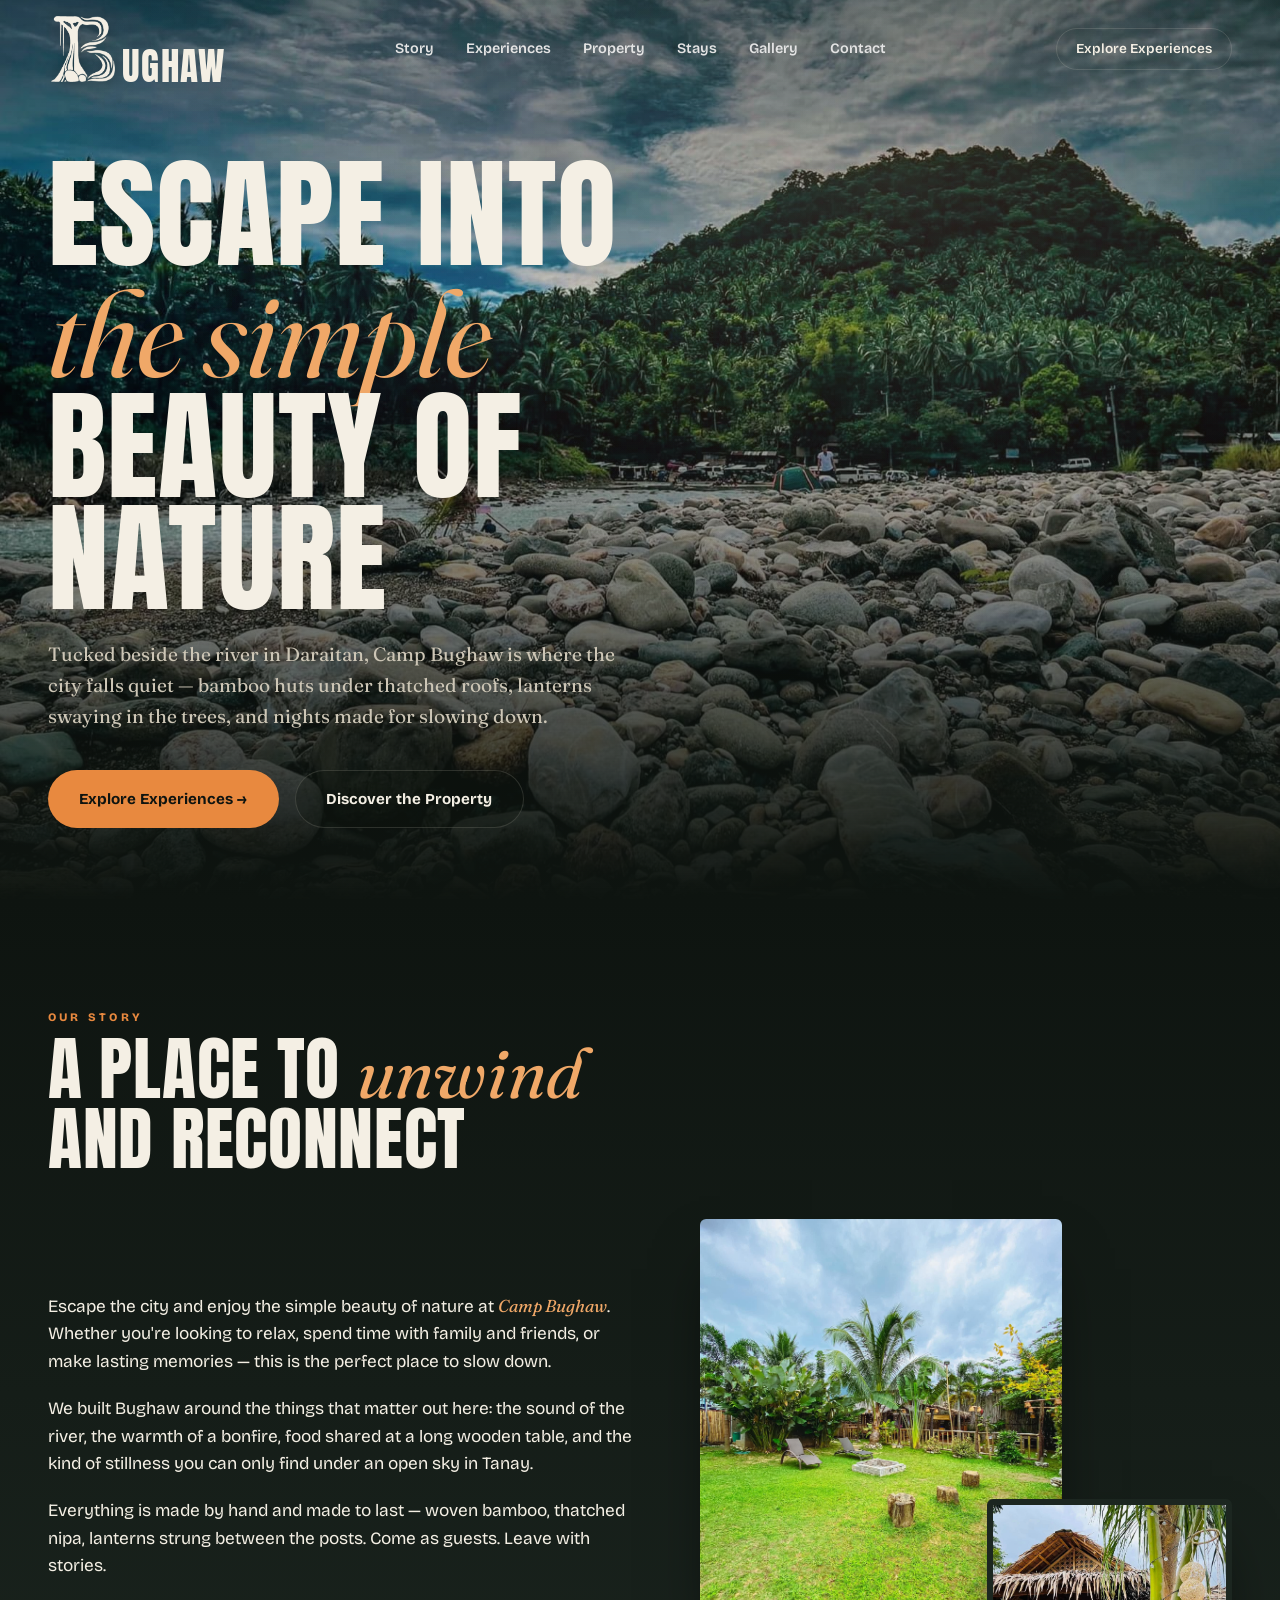
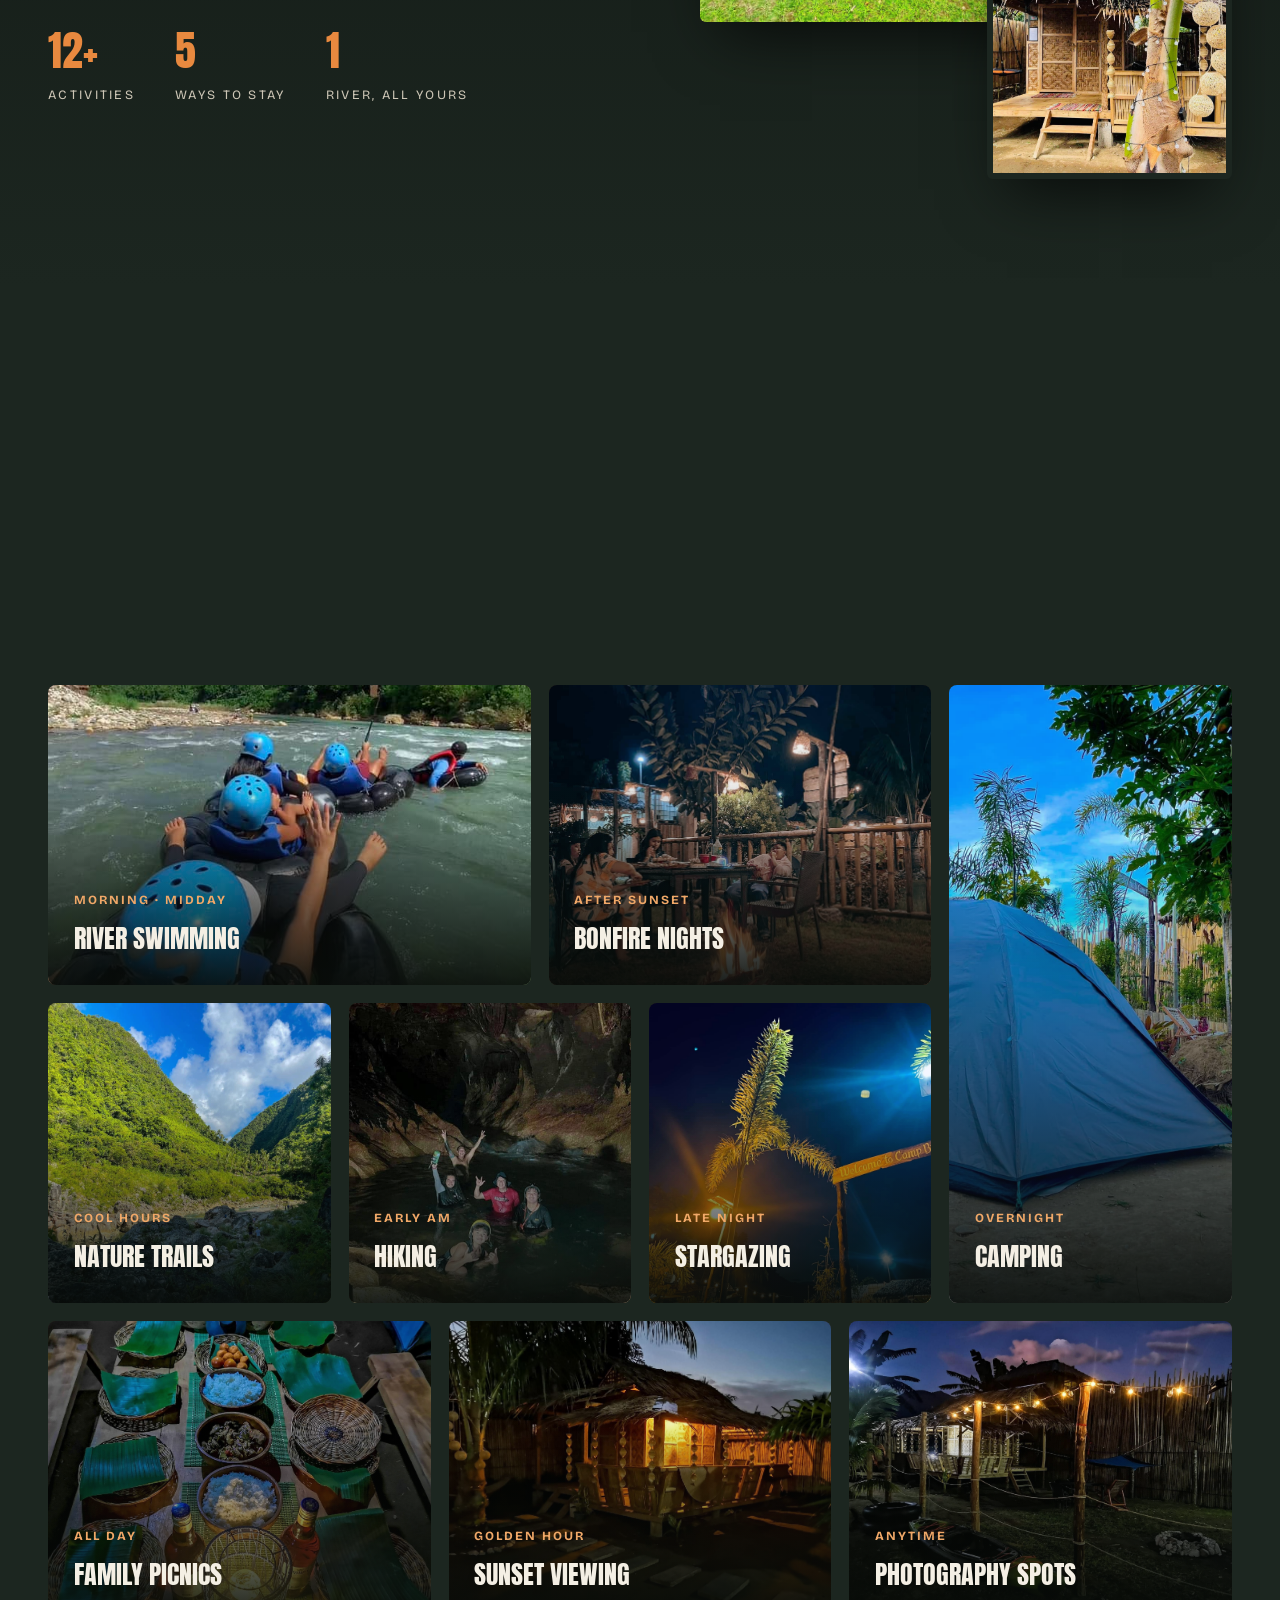
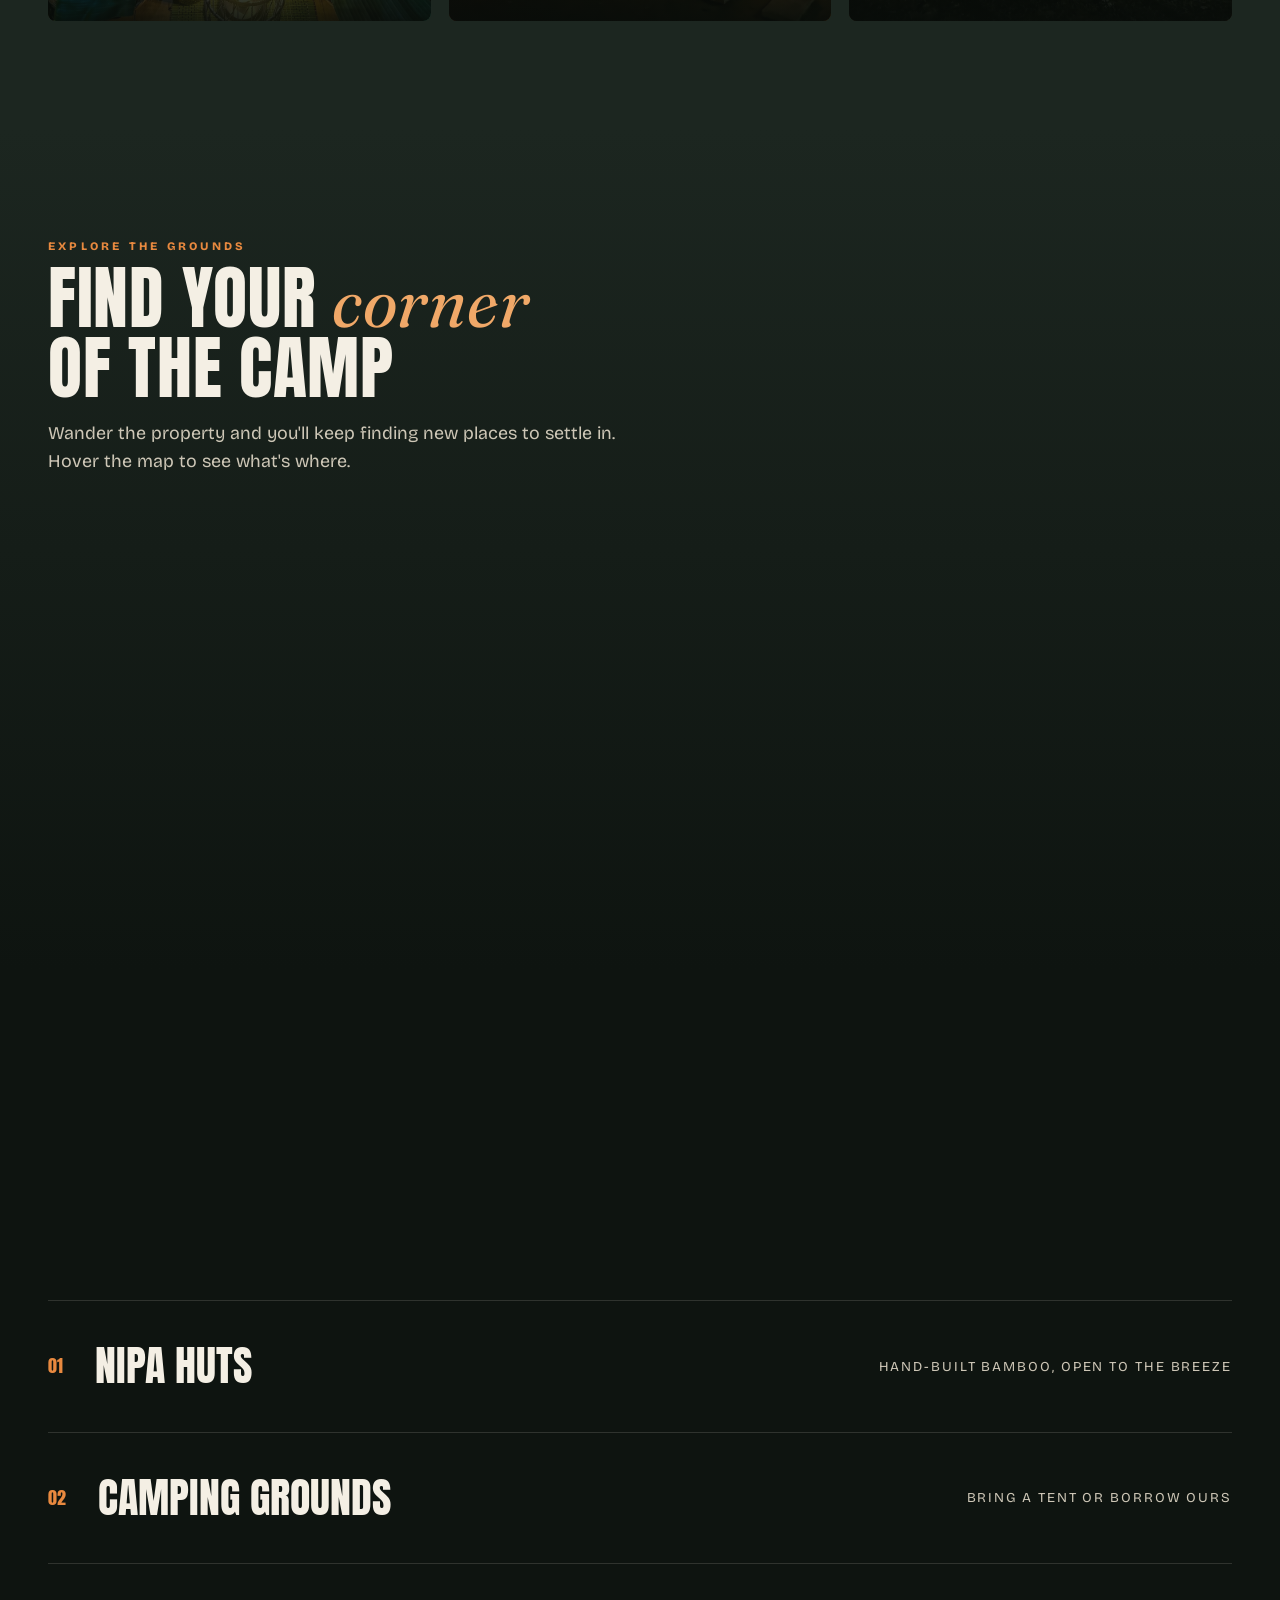
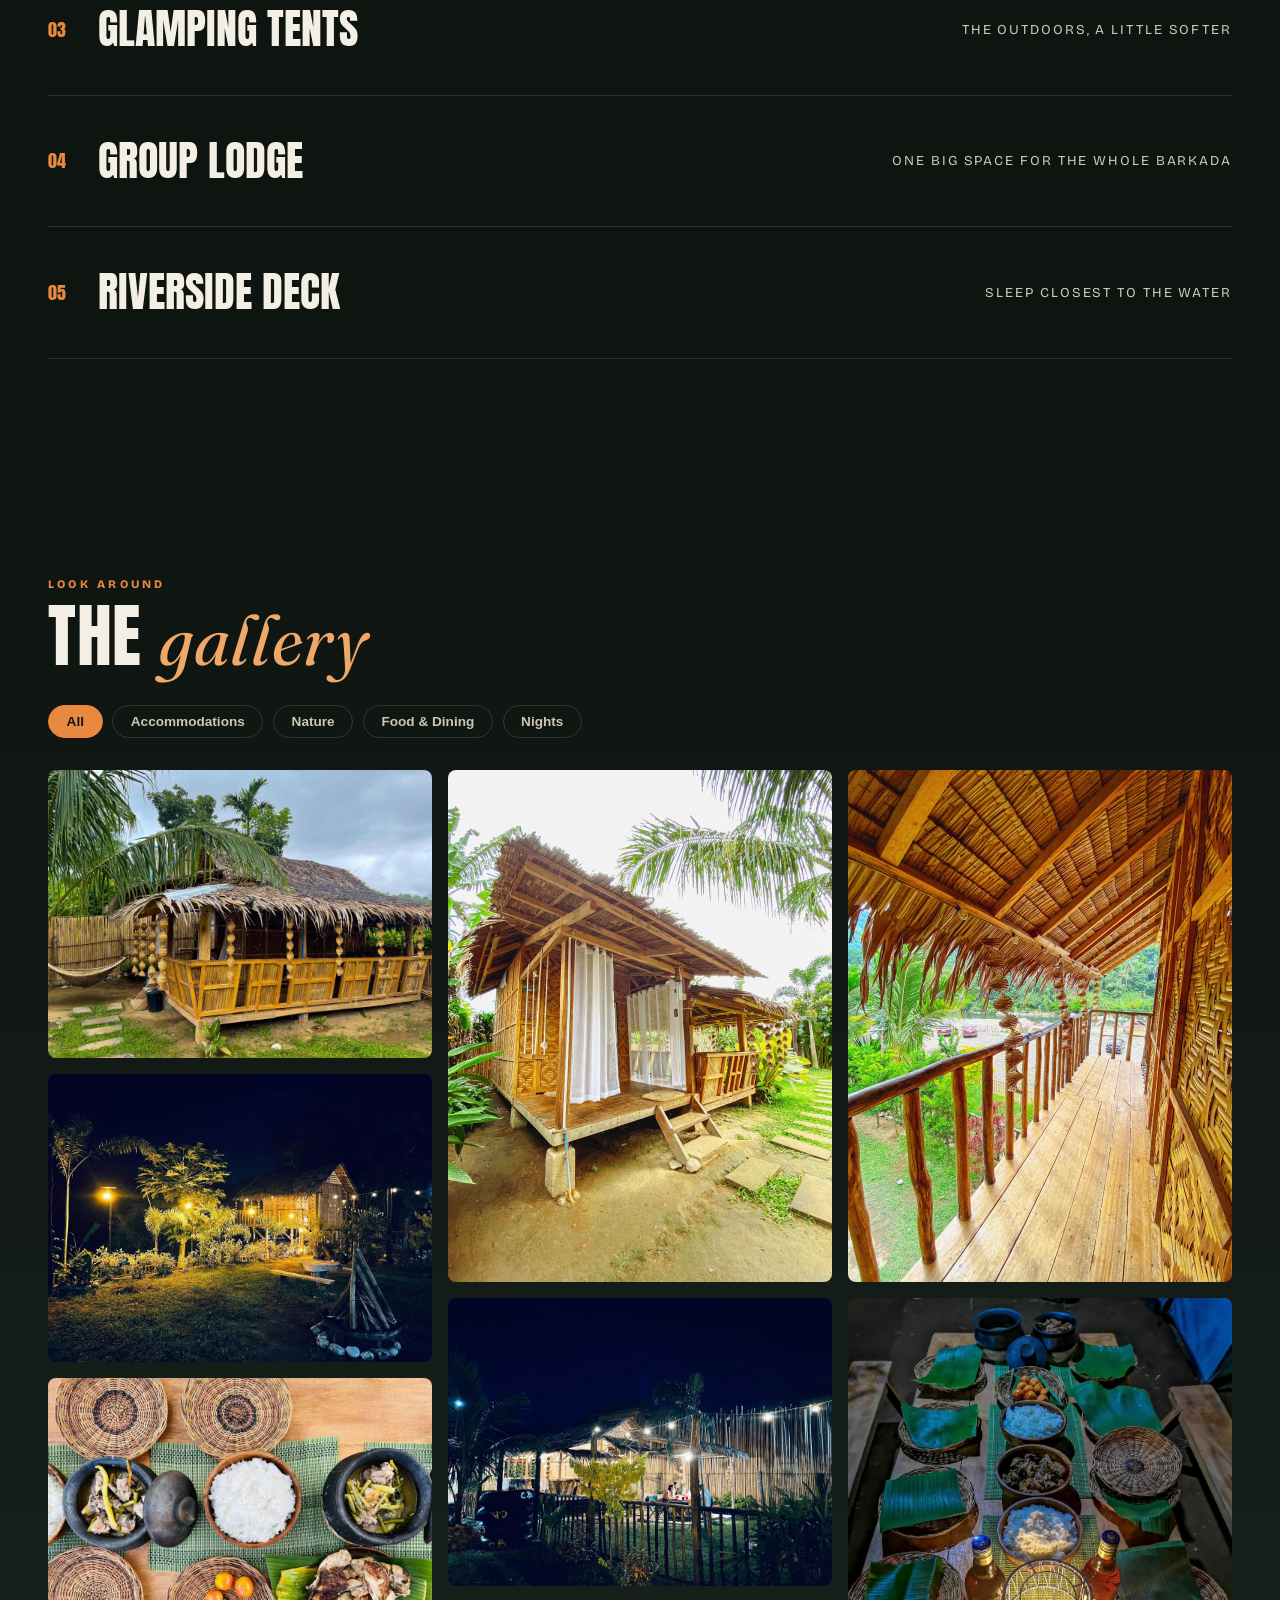
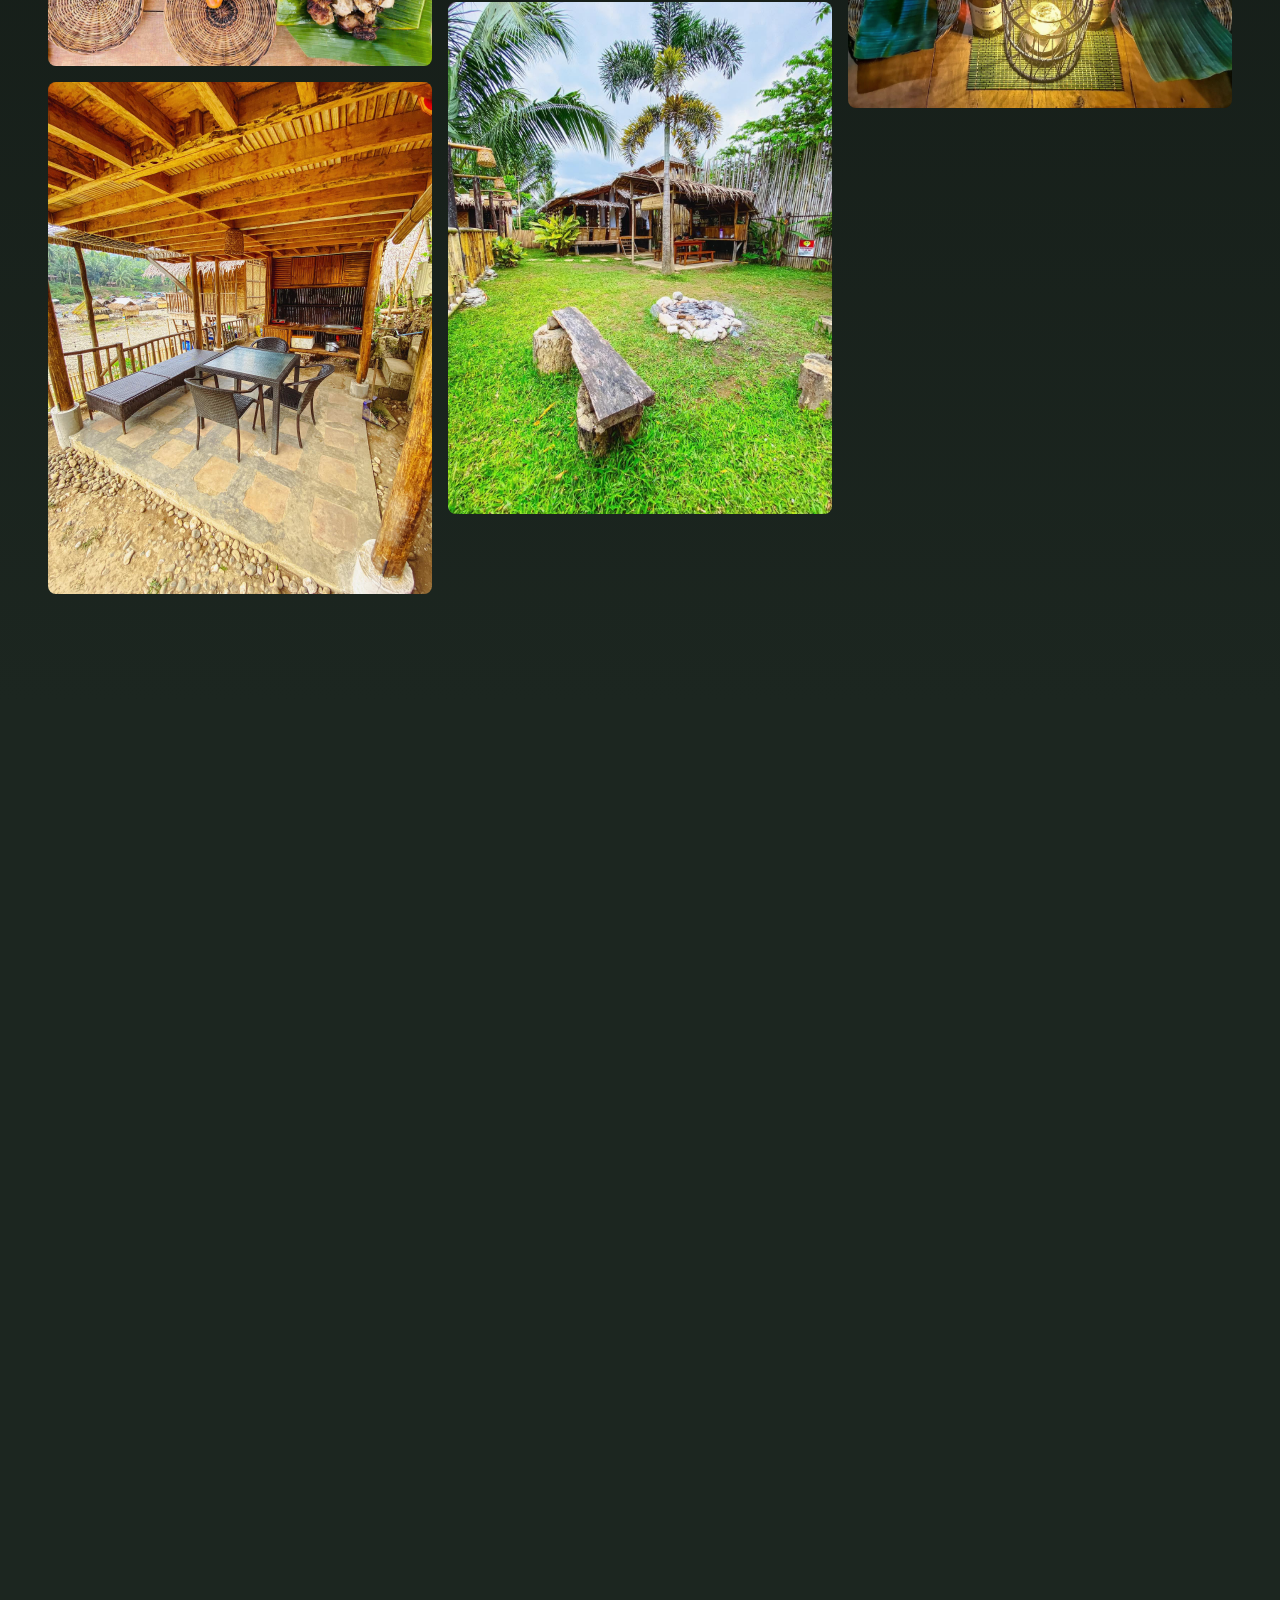
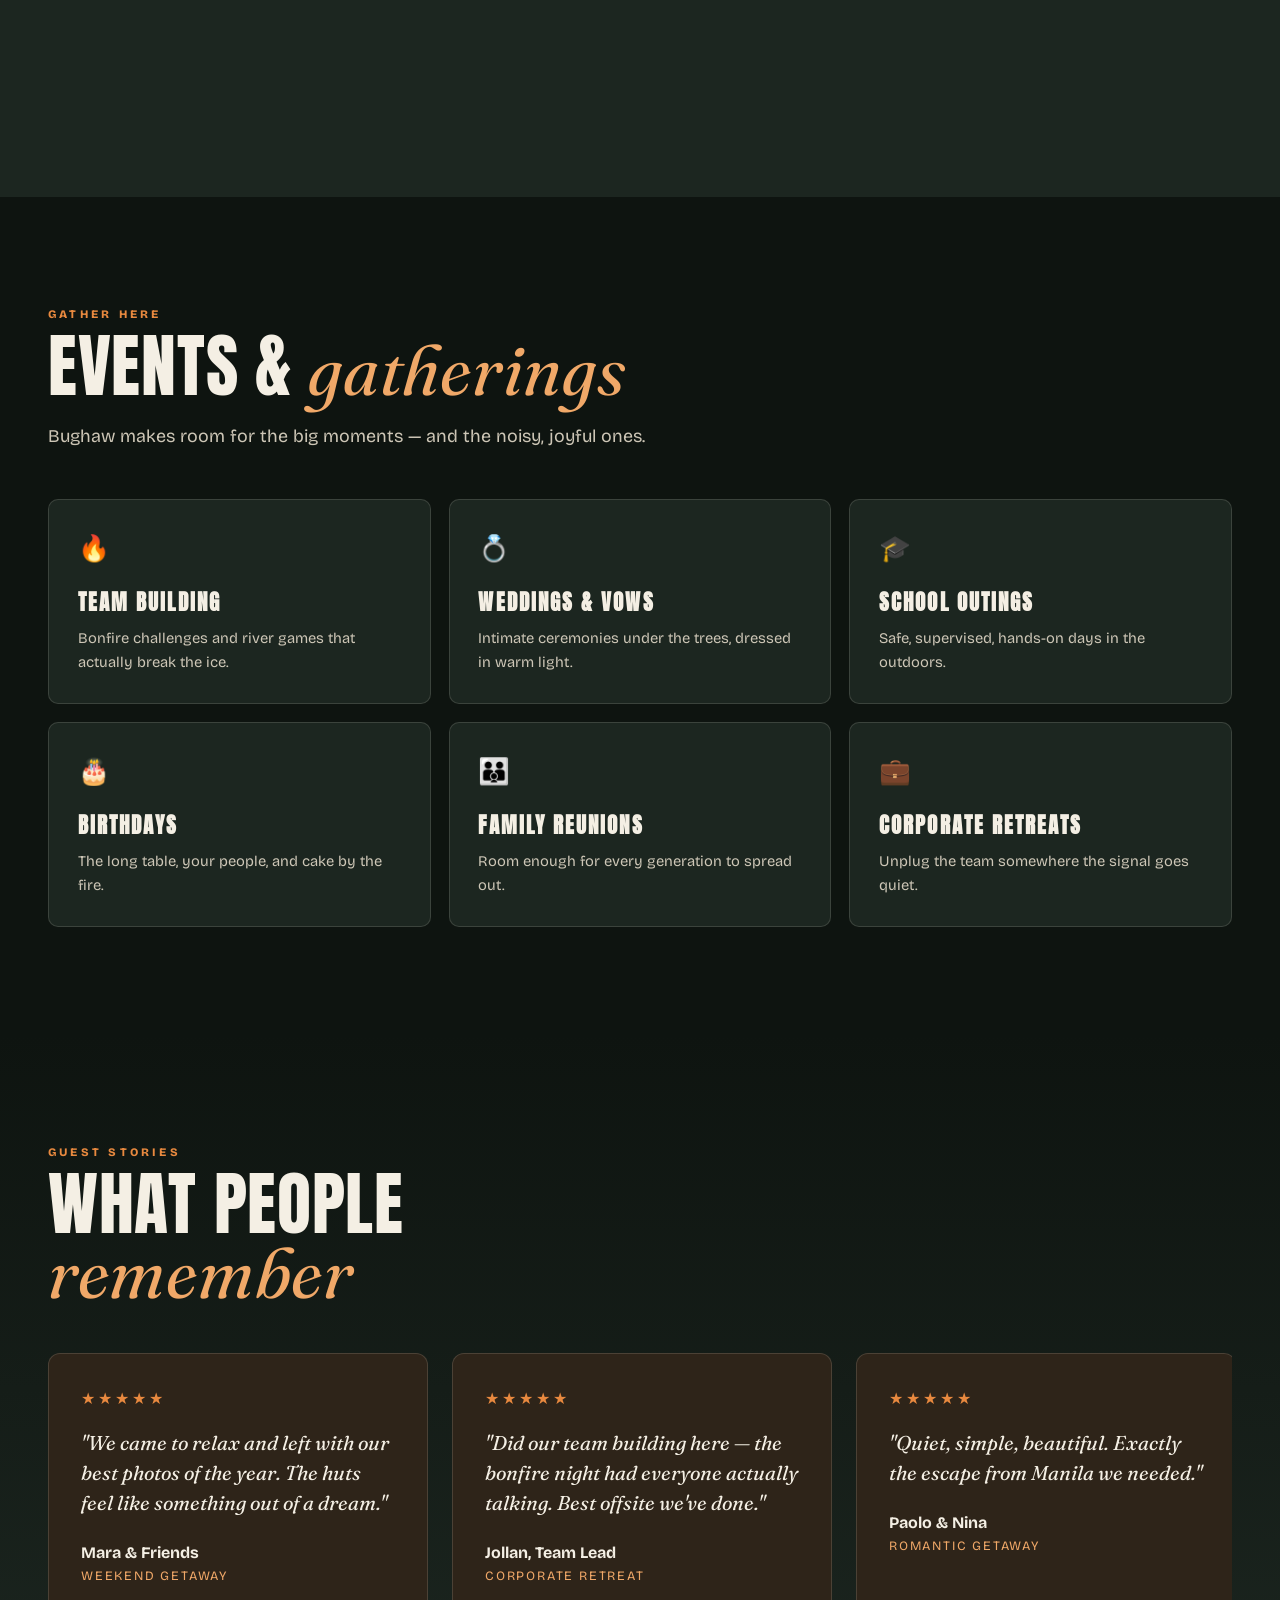
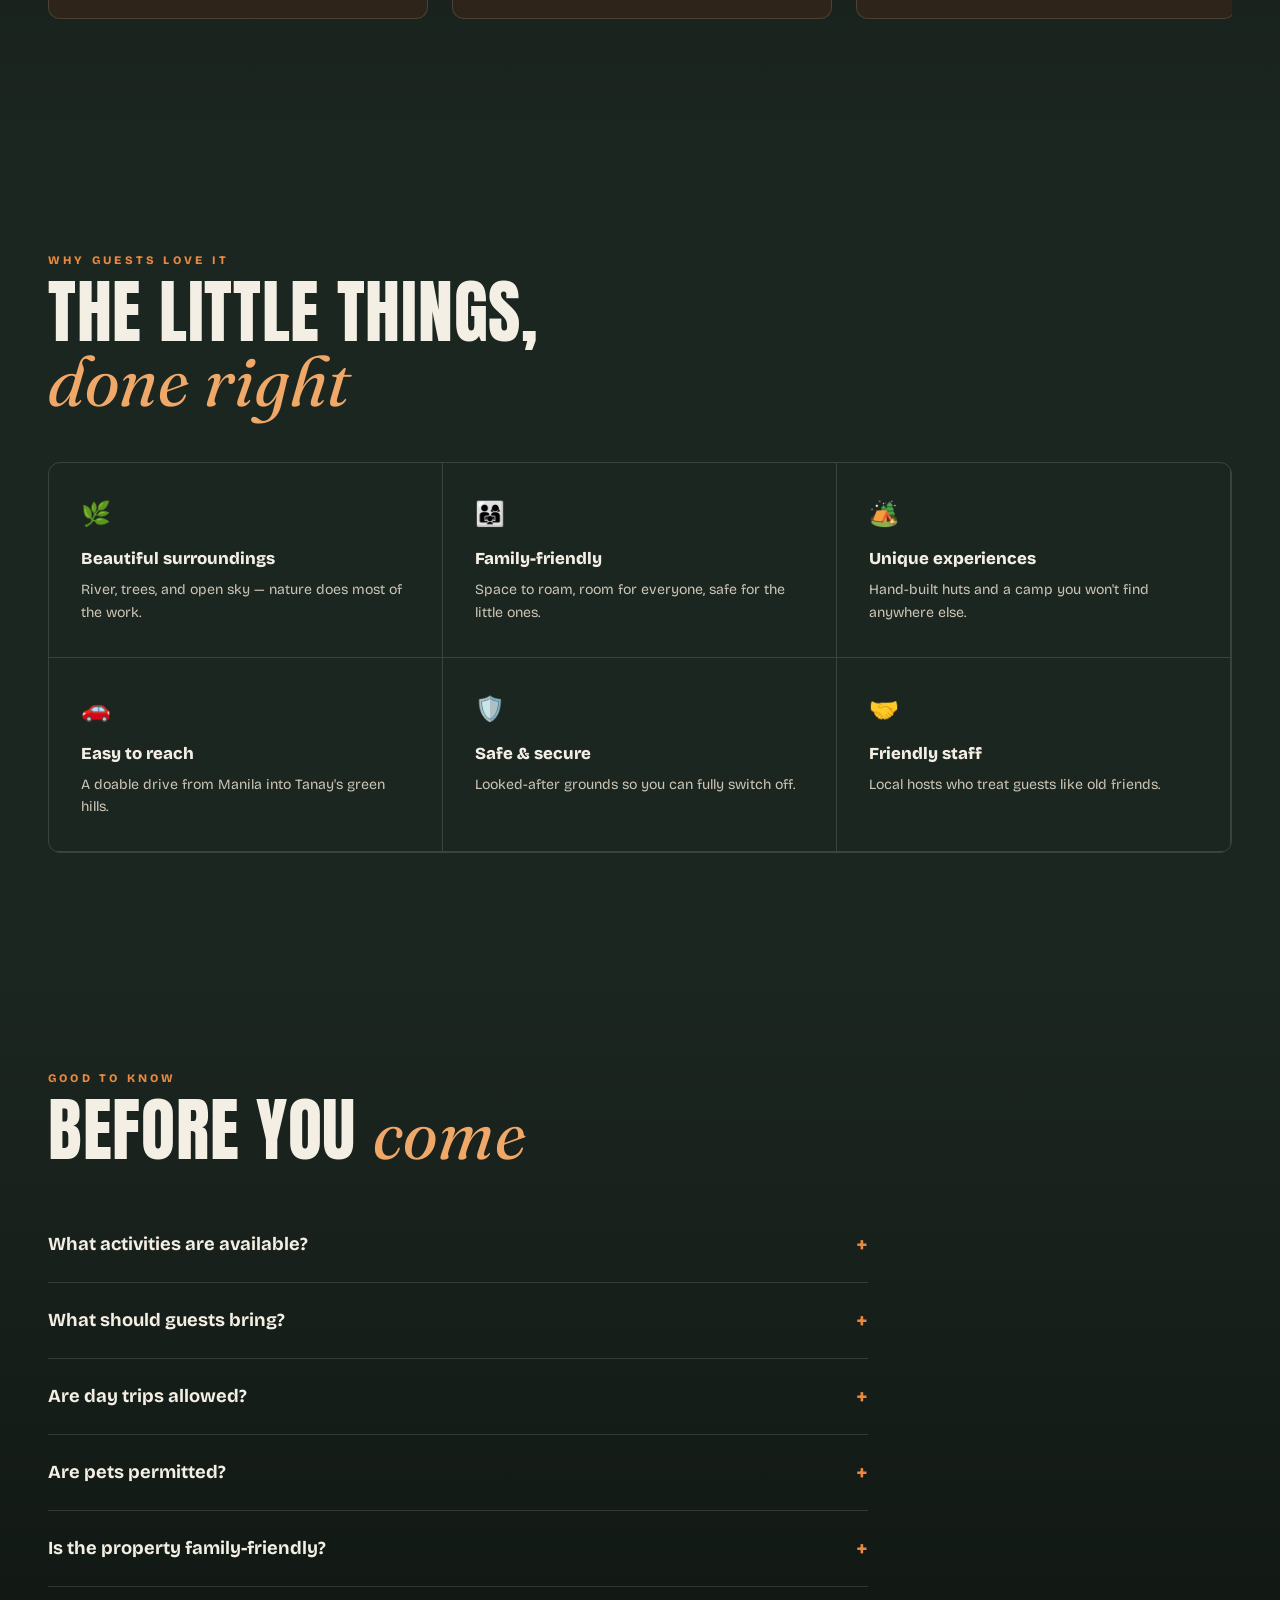
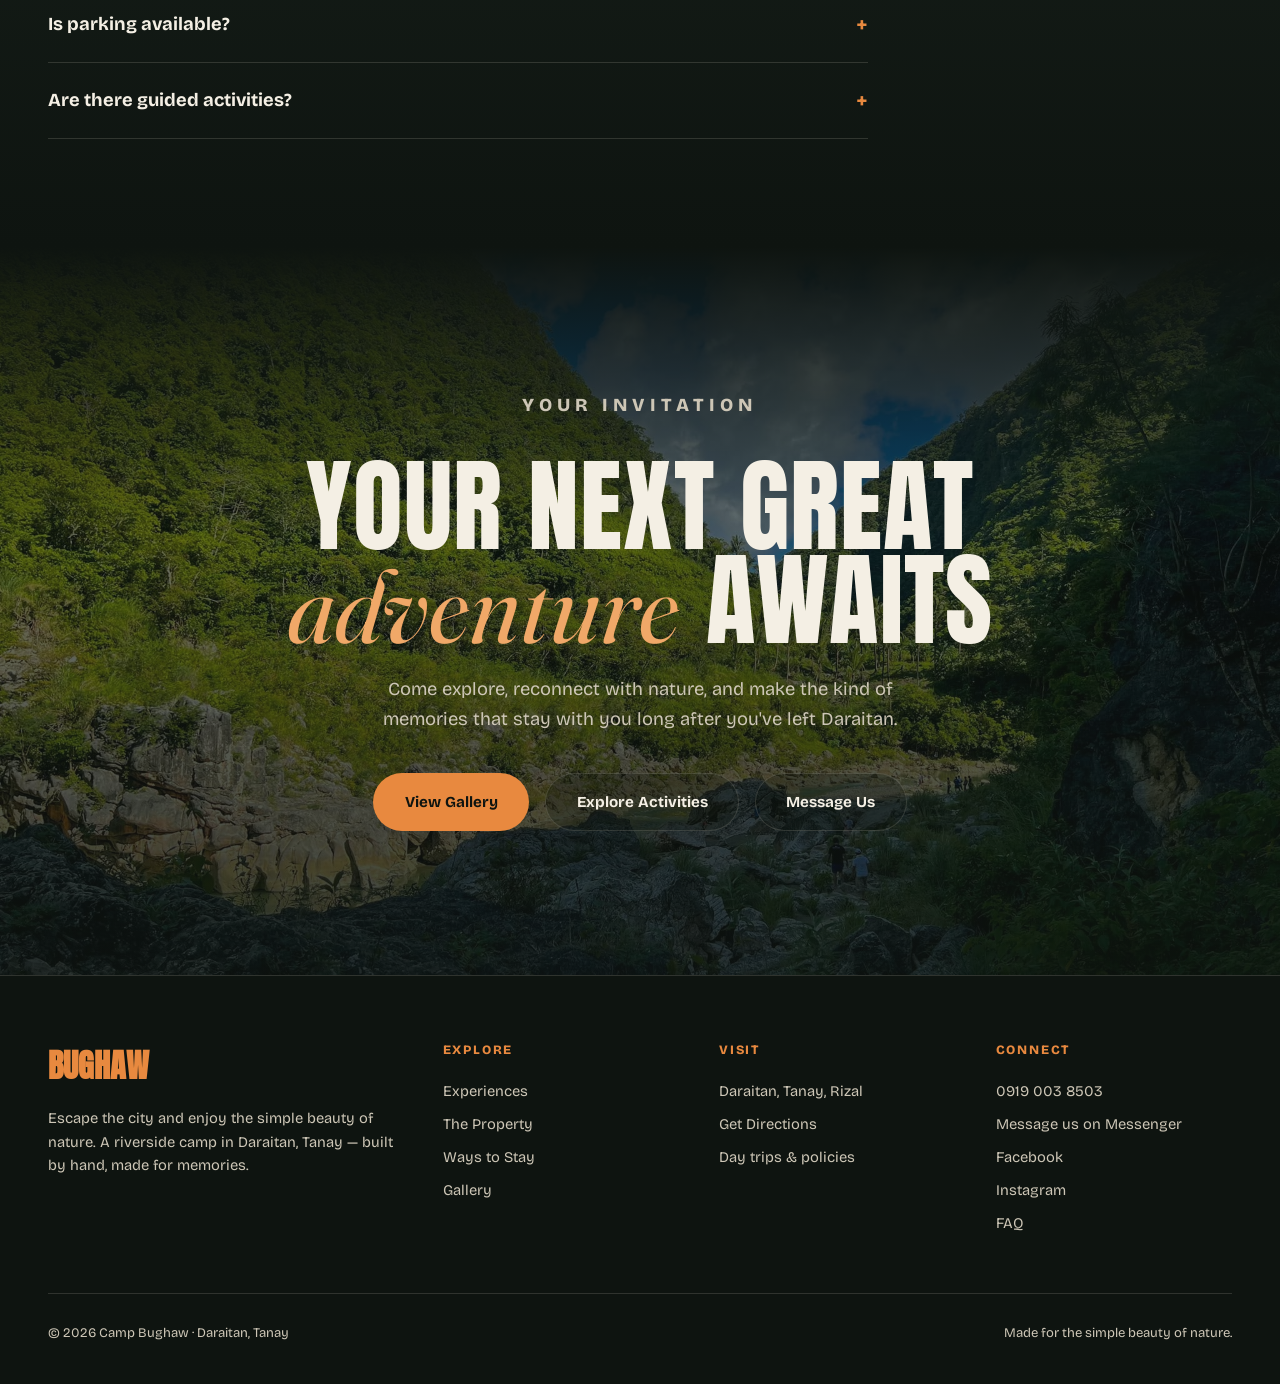
==== index.html @ 1183702c "fixed video section and events section" ====
<!DOCTYPE html>
<html lang="en">

<head>
  <meta charset="UTF-8">
  <meta name="viewport" content="width=device-width, initial-scale=1.0">
  <title>Camp Bughaw — Daraitan, Tanay</title>
  <meta name="description" content="Escape the city and enjoy the simple beauty of nature at Camp Bughaw in Daraitan, Tanay. Riverside nipa huts, bonfire nights, hiking, and unforgettable getaways with family and friends.">
  <link rel="preconnect" href="https://fonts.googleapis.com">
  <link rel="preconnect" href="https://fonts.gstatic.com" crossorigin>
  <link href="https://fonts.googleapis.com/css2?family=Anton&family=Bricolage+Grotesque:opsz,wght@12..96,400;12..96,600;12..96,800&family=Fraunces:ital,opsz,wght@0,9..144,400;0,9..144,500;1,9..144,400&display=swap" rel="stylesheet">
  <link rel="stylesheet" href="styles.css">
</head>

<body>
  <header id="hdr">
    <div class="wrap nav">
      <a href="#top" class="brand" aria-label="Camp Bughaw — home">
        <img class="brand-logo" src="images/logo2.png" alt="Camp Bughaw logo">
        <span class="brand-text">ughaw</span>
      </a>
      <nav class="navlinks">
        <a href="#story">Story</a>
        <a href="#experiences">Experiences</a>
        <a href="#property">Property</a>
        <a href="#stays">Stays</a>
        <a href="#gallery">Gallery</a>
        <a href="#contact">Contact</a>
      </nav>
      <a href="#experiences" class="navcta">Explore Experiences</a>
      <button class="burger" id="burger" aria-label="Menu"><span></span><span></span><span></span></button>
    </div>
  </header>
  <section class="hero" id="top">
    <div class="hero-bg"><img src="images/hero-image.jpg" alt="Riverside nipa hut at Camp Bughaw lit by warm string lights at dusk"></div>
    <div class="wrap hero-inner">
      <h1 class="display reveal">Escape into<br><em>the simple</em><br>beauty of nature</h1>
      <p class="hero-sub serif reveal">Tucked beside the river in Daraitan, Camp Bughaw is where the city falls quiet — bamboo huts under thatched roofs, lanterns swaying in the trees, and nights made for slowing down.</p>
      <div class="hero-cta reveal">
        <a href="#experiences" class="btn btn-primary">Explore Experiences →</a>
        <a href="#property" class="btn btn-ghost">Discover the Property</a>
      </div>
    </div>
   
  </section>
  <section class="story pad" id="story">
    <div class="wrap">
      <div class="sec-head reveal">
        <p class="eyebrow">Our Story</p>
        <h2 class="display">A place to <em>unwind</em><br>and reconnect</h2>
      </div>
      <div class="story-grid">
        <div class="story-copy reveal">
          <p>Escape the city and enjoy the simple beauty of nature at <span class="serif">Camp Bughaw</span>. Whether you're looking to relax, spend time with family and friends, or make lasting memories — this is the perfect place to slow down.</p>
          <p>We built Bughaw around the things that matter out here: the sound of the river, the warmth of a bonfire, food shared at a long wooden table, and the kind of stillness you can only find under an open sky in Tanay.</p>
          <p>Everything is made by hand and made to last — woven bamboo, thatched nipa, lanterns strung between the posts. Come as guests. Leave with stories.</p>
          <div class="statrow">
            <div class="stat">
              <div class="n">12+</div>
              <div class="l">Activities</div>
            </div>
            <div class="stat">
              <div class="n">5</div>
              <div class="l">Ways to stay</div>
            </div>
            <div class="stat">
              <div class="n">1</div>
              <div class="l">River, all yours</div>
            </div>
          </div>
        </div>
        <div class="story-photos reveal">
          <figure class="p1"><img src="images/open.jpg" alt="Open-air nipa dining hut surrounded by bamboo"></figure>
          <figure class="p2"><img src="images/raisedsteps.jpg" alt="Wooden steps up to a raised bamboo cabin"></figure>
        </div>
      </div>
    </div>
  </section>
  <section class="exp pad" id="experiences">
    <div class="wrap">
      <div class="sec-head reveal">
        <p class="eyebrow">Things to do</p>
        <h2 class="display">Experiences &amp; <em>Activities</em></h2>
        <p class="lead">From quiet mornings by the water to bonfire nights that run long — here's what a day at Bughaw can hold.</p>
      </div>
      <div class="exp-grid">
        <article class="card c-a"><img src="images/experiences/river.jpg" alt="River Swimming at Camp Bughaw" loading="lazy">
          <div class="card-body">
            <div class="meta">Morning · Midday</div>
            <div class="k">River Swimming</div>
            <div class="d">Cool off in the clear Daraitan river just steps from camp.</div>
          </div>
        </article>
        <article class="card c-b"><img src="images/experiences/camp-fire-night.jpg" alt="Bonfire Nights at Camp Bughaw" loading="lazy">
          <div class="card-body">
            <div class="meta">After sunset</div>
            <div class="k">Bonfire Nights</div>
            <div class="d">Gather round the fire as the lanterns glow and stories start.</div>
          </div>
        </article>
        <article class="card c-c tall"><img src="images/experiences/tent.jpg" alt="Camping at Camp Bughaw" loading="lazy">
          <div class="card-body">
            <div class="meta">Overnight</div>
            <div class="k">Camping</div>
            <div class="d">Pitch under the trees and fall asleep to the sound of the water.</div>
          </div>
        </article>
        <article class="card c-d"><img src="images/experiences/trails.jpg" alt="Nature Trails at Camp Bughaw" loading="lazy">
          <div class="card-body">
            <div class="meta">Cool hours</div>
            <div class="k">Nature Trails</div>
            <div class="d">Easy walks through bamboo groves and shaded green paths.</div>
          </div>
        </article>
        <article class="card c-e"><img src="images/experiences/caves.jpg" alt="Hiking at Camp Bughaw" loading="lazy">
          <div class="card-body">
            <div class="meta">Early AM</div>
            <div class="k">Hiking</div>
            <div class="d">Trek toward the famous Tinipak rocks and river caves nearby.</div>
          </div>
        </article>
        <article class="card c-f"><img src="images/experiences/stargazing.jpg" alt="Stargazing at Camp Bughaw" loading="lazy">
          <div class="card-body">
            <div class="meta">Late night</div>
            <div class="k">Stargazing</div>
            <div class="d">Far from city light, the night sky opens right up.</div>
          </div>
        </article>
        <article class="card c-g"><img src="images/experiences/foodfamily.jpg" alt="Family Picnics at Camp Bughaw" loading="lazy">
          <div class="card-body">
            <div class="meta">All day</div>
            <div class="k">Family Picnics</div>
            <div class="d">Long tables, shared food, and room for the kids to roam.</div>
          </div>
        </article>
        <article class="card c-h"><img src="images/experiences/sunsetview.jpg" alt="Sunset Viewing at Camp Bughaw" loading="lazy">
          <div class="card-body">
            <div class="meta">Golden hour</div>
            <div class="k">Sunset Viewing</div>
            <div class="d">Watch the light go gold over the ridgeline and river.</div>
          </div>
        </article>
        <article class="card c-i"><img src="images/experiences/lanterns.jpg" alt="Photography Spots at Camp Bughaw" loading="lazy">
          <div class="card-body">
            <div class="meta">Anytime</div>
            <div class="k">Photography Spots</div>
            <div class="d">Hand-built huts and lantern-lit corners made for the frame.</div>
          </div>
        </article>
      </div>
    </div>
  </section>
  <section class="prop pad" id="property">
    <div class="wrap">
      <div class="sec-head reveal">
        <p class="eyebrow">Explore the grounds</p>
        <h2 class="display">Find your <em>corner</em><br>of the camp</h2>
        <p class="lead">Wander the property and you'll keep finding new places to settle in. Hover the map to see what's where.</p>
      </div>
      <div class="locate reveal">
        <div class="locate-map">
          <iframe
            title="Camp Bughaw location in Daraitan, Tanay"
            src="https://www.google.com/maps?q=14.593887,121.425819&z=14&output=embed"
            loading="lazy"
            referrerpolicy="no-referrer-when-downgrade"
            allowfullscreen></iframe>
        </div>
        <div class="locate-info">
          <p class="eyebrow">Where to find us</p>
          <h3>Daraitan, Tanay · Rizal</h3>
          <p>Tucked along the Daraitan river in the green hills of Tanay — a scenic drive east of Manila.</p>
          <a href="https://www.google.com/maps/dir/?api=1&destination=14.593887,121.425819" target="_blank" rel="noopener" class="btn btn-primary">Get Directions →</a>
        </div>
      </div>
    </div>
  </section>
  <section class="stay pad" id="stays">
    <div class="wrap">
      <div class="sec-head reveal">
        <p class="eyebrow">Where you'll sleep</p>
        <h2 class="display">Ways to <em>stay</em></h2>
        <p class="lead">Every space is hand-built and open to the air. Pick the one that fits your crew.</p>
      </div>
      <div class="stay-list">
        <div class="stay-row"><span class="idx">01</span>
          <div>
            <div class="nm">Nipa Huts</div>
            <div class="feat">2–4 guests · Raised deck · Lantern-lit</div>
          </div><span class="cap">Hand-built bamboo, open to the breeze</span>
        </div>
        <div class="stay-row"><span class="idx">02</span>
          <div>
            <div class="nm">Camping Grounds</div>
            <div class="feat">Any group size · Shaded · By the river</div>
          </div><span class="cap">Bring a tent or borrow ours</span>
        </div>
        <div class="stay-row"><span class="idx">03</span>
          <div>
            <div class="nm">Glamping Tents</div>
            <div class="feat">2 guests · Real beds · Couples</div>
          </div><span class="cap">The outdoors, a little softer</span>
        </div>
        <div class="stay-row"><span class="idx">04</span>
          <div>
            <div class="nm">Group Lodge</div>
            <div class="feat">Up to 12 · Long table · Reunions & teams</div>
          </div><span class="cap">One big space for the whole barkada</span>
        </div>
        <div class="stay-row"><span class="idx">05</span>
          <div>
            <div class="nm">Riverside Deck</div>
            <div class="feat">Up to 6 · Best for sunsets · Families</div>
          </div><span class="cap">Sleep closest to the water</span>
        </div>
      </div>
    </div>
  </section>
  <section class="gal pad" id="gallery">
    <div class="wrap">
      <div class="sec-head reveal">
        <p class="eyebrow">Look around</p>
        <h2 class="display">The <em>gallery</em></h2>
      </div>
      <div class="filters reveal" id="filters">
        <button class="chip active" data-f="all">All</button>
        <button class="chip" data-f="stays">Accommodations</button>
        <button class="chip" data-f="nature">Nature</button>
        <button class="chip" data-f="dining">Food &amp; Dining</button>
        <button class="chip" data-f="nights">Nights</button>
      </div>
      <div class="masonry reveal" id="masonry">
        <figure data-cat="stays"><img src="images/gallery/nipahut.jpg" alt="Nipa hut at Camp Bughaw" loading="lazy"><span class="tag">Nipa hut</span></figure>
        <figure data-cat="nights"><img src="images/gallery/decklights.jpg" alt="Lantern deck at Camp Bughaw" loading="lazy"><span class="tag">Lantern deck</span></figure>
        <figure data-cat="dining"><img src="images/gallery/tablefood.jpg" alt="Long table at Camp Bughaw" loading="lazy"><span class="tag">Long table</span></figure>
        <figure data-cat="nature"><img src="images/gallery/dining-hut.jpg" alt="Open hut at Camp Bughaw" loading="lazy"><span class="tag">Open hut</span></figure>
        <figure data-cat="stays"><img src="images/gallery/raised-steps.jpg" alt="Cabin steps at Camp Bughaw" loading="lazy"><span class="tag">Cabin steps</span></figure>
        <figure data-cat="nights"><img src="images/gallery/lights.jpg" alt="Lights inside at Camp Bughaw" loading="lazy"><span class="tag">Lights inside</span></figure>
        <figure data-cat="nature"><img src="images/gallery/open-bamboo.jpg" alt="Bamboo grove at Camp Bughaw" loading="lazy"><span class="tag">Bamboo grove</span></figure>
        <figure data-cat="stays"><img src="images/gallery/raised-deck.jpg" alt="Raised deck at Camp Bughaw" loading="lazy"><span class="tag">Raised deck</span></figure>
        <figure data-cat="dining"><img src="images/gallery/eveningmeal.jpg" alt="Evening meal at Camp Bughaw" loading="lazy"><span class="tag">Evening meal</span></figure>
      </div>
    </div>
  </section>
  <section class="video pad" id="video">
    <div class="wrap">
      <div class="sec-head reveal">
        <p class="eyebrow">Watch &amp; feel it</p>
        <h2 class="display">See Bughaw <em>in motion</em></h2>
        <p class="lead">No scripts just genuine experiences from travelers who stayed at Bughaw. Watch their adventures, discover the atmosphere, and get a glimpse of what awaits you.</p>
      </div>

      <!-- ==================================================================
           HOW TO ADD OR CHANGE VIDEOS

           Each video is ONE <div class="v-slide"> block below.
           Copy a block, paste it, and edit these 2 things:
             - data-src    = path to the video file (videos/yourfile.mp4)
             - data-title  = the label shown under the player
           The thumbnail is generated automatically from the first ~1 second
           of the video itself — no poster image needed.
           Order top-to-bottom = order in the carousel.
           Delete a block to remove that video. Nothing else to touch.
      =================================================================== -->

      <div class="video-carousel reveal">
        <div class="vc-viewport" id="vcViewport">
          <div class="vc-track" id="vcTrack">

            <!-- VIDEO 1 -->
            <div class="v-slide"
              data-src="videos/vlog1.mp4"
              data-title="Vlog 1"></div>

            <!-- VIDEO 2 -->
            <div class="v-slide"
              data-src="videos/vlog2.mp4"
              data-title="Vlog 2"></div>

            <!-- VIDEO 3 -->
            <div class="v-slide"
              data-src="videos/vlog3.mp4"
              data-title="Vlog 3"></div>


            <!-- VIDEO 4 -->
            <div class="v-slide"
              data-src="videos/vlog4.mp4"
              data-title="Vlog 4"></div>


              
            <!-- VIDEO 5 -->
            <div class="v-slide"
              data-src="videos/vlog5.mp4"
              data-title="Vlog 5"></div>

          </div>
        </div>

        <button class="vc-arrow vc-prev" id="vcPrev" aria-label="Previous video">‹</button>
        <button class="vc-arrow vc-next" id="vcNext" aria-label="Next video">›</button>

        <div class="video-now" id="videoTitle">Life at Camp Bughaw</div>
        <div class="vc-dots" id="vcDots"></div>
      </div>
    </div>
  </section>
  <section class="events pad" id="events">
    <div class="wrap">
      <div class="sec-head reveal">
        <p class="eyebrow">Gather here</p>
        <h2 class="display">Events &amp; <em>gatherings</em></h2>
        <p class="lead">Bughaw makes room for the big moments — and the noisy, joyful ones.</p>
      </div>
      <div class="ev-grid">
        <div class="ev reveal">
          <div class="ic">🔥</div>
          <h4>Team Building</h4>
          <p>Bonfire challenges and river games that actually break the ice.</p>
        </div>
        <div class="ev reveal">
          <div class="ic">💍</div>
          <h4>Weddings & Vows</h4>
          <p>Intimate ceremonies under the trees, dressed in warm light.</p>
        </div>
        <div class="ev reveal">
          <div class="ic">🎓</div>
          <h4>School Outings</h4>
          <p>Safe, supervised, hands-on days in the outdoors.</p>
        </div>
        <div class="ev reveal">
          <div class="ic">🎂</div>
          <h4>Birthdays</h4>
          <p>The long table, your people, and cake by the fire.</p>
        </div>
        <div class="ev reveal">
          <div class="ic">👪</div>
          <h4>Family Reunions</h4>
          <p>Room enough for every generation to spread out.</p>
        </div>
        <div class="ev reveal">
          <div class="ic">💼</div>
          <h4>Corporate Retreats</h4>
          <p>Unplug the team somewhere the signal goes quiet.</p>
        </div>
      </div>
    </div>
  </section>
  <section class="testi pad">
    <div class="wrap">
      <div class="sec-head reveal">
        <p class="eyebrow">Guest stories</p>
        <h2 class="display">What people <em>remember</em></h2>
      </div>
    </div>
    <div class="wrap">
      <div class="t-track reveal">
        <div class="t-card">
          <div class="stars">★★★★★</div>
          <p class="q">"We came to relax and left with our best photos of the year. The huts feel like something out of a dream."</p>
          <div class="who">Mara & Friends</div>
          <div class="trip">Weekend Getaway</div>
        </div>
        <div class="t-card">
          <div class="stars">★★★★★</div>
          <p class="q">"Did our team building here — the bonfire night had everyone actually talking. Best offsite we've done."</p>
          <div class="who">Jollan, Team Lead</div>
          <div class="trip">Corporate Retreat</div>
        </div>
        <div class="t-card">
          <div class="stars">★★★★★</div>
          <p class="q">"Quiet, simple, beautiful. Exactly the escape from Manila we needed."</p>
          <div class="who">Paolo & Nina</div>
          <div class="trip">Romantic Getaway</div>
        </div>
      </div>
    </div>
  </section>
  <section class="love pad">
    <div class="wrap">
      <div class="sec-head reveal">
        <p class="eyebrow">Why guests love it</p>
        <h2 class="display">The little things, <em>done right</em></h2>
      </div>
      <div class="love-grid">
        <div class="it">
          <div class="ic">🌿</div>
          <h4>Beautiful surroundings</h4>
          <p>River, trees, and open sky — nature does most of the work.</p>
        </div>
        <div class="it">
          <div class="ic">👨‍👩‍👧</div>
          <h4>Family-friendly</h4>
          <p>Space to roam, room for everyone, safe for the little ones.</p>
        </div>
        <div class="it">
          <div class="ic">🏕️</div>
          <h4>Unique experiences</h4>
          <p>Hand-built huts and a camp you won't find anywhere else.</p>
        </div>
        <div class="it">
          <div class="ic">🚗</div>
          <h4>Easy to reach</h4>
          <p>A doable drive from Manila into Tanay's green hills.</p>
        </div>
        <div class="it">
          <div class="ic">🛡️</div>
          <h4>Safe & secure</h4>
          <p>Looked-after grounds so you can fully switch off.</p>
        </div>
        <div class="it">
          <div class="ic">🤝</div>
          <h4>Friendly staff</h4>
          <p>Local hosts who treat guests like old friends.</p>
        </div>
      </div>
    </div>
  </section>
  <section class="faq pad" id="faq">
    <div class="wrap">
      <div class="sec-head reveal">
        <p class="eyebrow">Good to know</p>
        <h2 class="display">Before you <em>come</em></h2>
      </div>
      <div class="acc" id="acc">
        <div class="q-item"><button>What activities are available?<span class="sign">+</span></button>
          <div class="ans">
            <p>Swimming, kayaking, bonfire nights, camping, nature trails, hiking toward Tinipak, fishing, picnics, stargazing, and plenty of room for outdoor games.</p>
          </div>
        </div>
        <div class="q-item"><button>What should guests bring?<span class="sign">+</span></button>
          <div class="ans">
            <p>Comfortable clothes, swimwear, sandals, a flashlight, insect repellent, and anything personal you'll want for an overnight. We'll handle the rest.</p>
          </div>
        </div>
        <div class="q-item"><button>Are day trips allowed?<span class="sign">+</span></button>
          <div class="ans">
            <p>Yes — you're welcome for the day even if you're not staying the night. Message us on Facebook to arrange your visit.</p>
          </div>
        </div>
        <div class="q-item"><button>Are pets permitted?<span class="sign">+</span></button>
          <div class="ans">
            <p>Well-behaved pets are welcome. Just keep them leashed around other guests and let us know in advance.</p>
          </div>
        </div>
        <div class="q-item"><button>Is the property family-friendly?<span class="sign">+</span></button>
          <div class="ans">
            <p>Absolutely. Bughaw is built for families — open space, shallow river spots, and a calm, safe environment for all ages.</p>
          </div>
        </div>
        <div class="q-item"><button>Is parking available?<span class="sign">+</span></button>
          <div class="ans">
            <p>Yes, there's parking on-site. Reach out ahead for larger groups so we can make room.</p>
          </div>
        </div>
        <div class="q-item"><button>Are there guided activities?<span class="sign">+</span></button>
          <div class="ans">
            <p>Local guides are available for hikes to Tinipak and the nearby river caves. Ask us when you message to set it up.</p>
          </div>
        </div>
      </div>
    </div>
  </section>
  <section class="final" id="contact">
    <div class="final-bg"><img src="images/trails.jpg" alt="String lights glowing over the camp deck at night"></div>
    <div class="wrap final-inner reveal">
      <p class="eyebrow">Your invitation</p>
      <h2 class="display">Your next great<br><em>adventure</em> awaits</h2>
      <p>Come explore, reconnect with nature, and make the kind of memories that stay with you long after you've left Daraitan.</p>
      <div class="hero-cta">
        <a href="#gallery" class="btn btn-primary">View Gallery</a>
        <a href="#experiences" class="btn btn-ghost">Explore Activities</a>
        <a href="https://www.facebook.com/messages/t/100076199498338" target="_blank" rel="noopener" class="btn btn-ghost">Message Us</a>
      </div>
    </div>
  </section>
  <footer>
    <div class="wrap">
      <div class="foot-grid">
        <div>
          <div class="foot-brand"><b>BUGHAW</b></div>
          <p>Escape the city and enjoy the simple beauty of nature. A riverside camp in Daraitan, Tanay — built by hand, made for memories.</p>
        </div>
        <div>
          <h5>Explore</h5>
          <a href="#experiences">Experiences</a>
          <a href="#property">The Property</a>
          <a href="#stays">Ways to Stay</a>
          <a href="#gallery">Gallery</a>
        </div>
        <div>
          <h5>Visit</h5>
          <a href="https://maps.google.com/?q=Daraitan,+Tanay,+Rizal" target="_blank" rel="noopener">Daraitan, Tanay, Rizal</a>
          <a href="https://maps.google.com/?q=Daraitan,+Tanay,+Rizal" target="_blank" rel="noopener">Get Directions</a>
          <a href="#faq">Day trips &amp; policies</a>
        </div>
        <div>
          <h5>Connect</h5>
          <a href="tel:+639190038503">0919 003 8503</a>
          <a href="https://www.facebook.com/messages/t/100076199498338" target="_blank" rel="noopener">Message us on Messenger</a>
          <a href="https://www.facebook.com/profile.php?id=100076199498338" target="_blank" rel="noopener">Facebook</a>
          <a href="https://www.instagram.com/campbughaw/" target="_blank" rel="noopener">Instagram</a>
          <a href="#faq">FAQ</a>
        </div>
      </div>
      <div class="foot-bot">
        <span>© 2026 Camp Bughaw · Daraitan, Tanay</span>
        <span>Made for the simple beauty of nature.</span>
      </div>
    </div>
  </footer>
  <script src="script.js"></script>
</body>

</html>
---- styles.css ----
:root {
  --night: #0e1410;
  --moss: #1c2620;
  --bark: #2e2419;
  --ember: #e8893f;
  --ember-soft: #f0a868;
  --leaf: #7fa05a;
  --bone: #f4efe4;
  --bone-dim: #cdc6b6;
  --line: rgba(244, 239, 228, .14);
}

* {
  margin: 0;
  padding: 0;
  box-sizing: border-box
}

html {
  scroll-behavior: smooth
}

body {
  background: var(--night);
  color: var(--bone);
  font-family: "Bricolage Grotesque", sans-serif;
  line-height: 1.6;
  overflow-x: hidden;
  -webkit-font-smoothing: antialiased
}

img {
  display: block;
  max-width: 100%
}

a {
  color: inherit;
  text-decoration: none
}

.wrap {
  max-width: 1240px;
  margin: 0 auto;
  padding: 0 28px
}

.display {
  font-family: "Anton", sans-serif;
  font-weight: 400;
  text-transform: uppercase;
  letter-spacing: .01em;
  line-height: .92
}

.serif {
  font-family: "Fraunces", serif
}

.eyebrow {
  font-family: "Bricolage Grotesque";
  font-weight: 800;
  text-transform: uppercase;
  letter-spacing: .28em;
  font-size: .72rem;
  color: var(--ember)
}

.reveal {
  opacity: 0;
  transform: translateY(34px);
  transition: opacity 1s cubic-bezier(.2, .7, .2, 1), transform 1s cubic-bezier(.2, .7, .2, 1)
}

.reveal.in {
  opacity: 1;
  transform: none
}

@media(prefers-reduced-motion:reduce) {
  .reveal {
    opacity: 1;
    transform: none;
    transition: none
  }
}

header {
  position: fixed;
  top: 0;
  left: 0;
  right: 0;
  z-index: 100;
  transition: background .4s, backdrop-filter .4s, border-color .4s;
  border-bottom: 1px solid transparent
}

header.scrolled {
  background: rgba(14, 20, 16, .86);
  backdrop-filter: blur(14px);
  border-bottom: 1px solid var(--line)
}

.nav {
  display: flex;
  align-items: center;
  justify-content: space-between;
  height: 98px
}

/* --- brand / logo --- */
.brand {
  display: flex;
  align-items: center;
  gap: .3rem;
  height: 100%;
}

.brand-logo {
  height: 72px;
  width: auto;
  object-fit: contain;
  display: block;
  filter: drop-shadow(0 2px 8px rgba(0, 0, 0, .35));
}

.brand-text {
  font-family: "Anton";
  font-size: 2.3rem;
  letter-spacing: .03em;
  text-transform: uppercase;
  line-height: 1;
  color: var(--bone);
  transform: translateY(18px);
}

.navlinks {
  display: flex;
  gap: 2rem;
  font-weight: 600;
  font-size: .9rem
}

.navlinks a {
  position: relative;
  color: #e4e4e4;
  transition: color .3s
}

.navlinks a:hover {
  color: var(--bone)
}

.navlinks a::after {
  content: "";
  position: absolute;
  left: 0;
  bottom: -6px;
  height: 2px;
  width: 0;
  background: var(--ember);
  transition: width .3s
}

.navlinks a:hover::after {
  width: 100%
}

.navcta {
  border: 1px solid var(--line);
  padding: .6rem 1.2rem;
  border-radius: 100px;
  font-weight: 600;
  font-size: .85rem;
  transition: all .3s
}

.navcta:hover {
  background: var(--ember);
  border-color: var(--ember);
  color: var(--night)
}

.burger {
  display: none;
  flex-direction: column;
  gap: 5px;
  background: none;
  border: 0;
  cursor: pointer;
  padding: 8px
}

.burger span {
  width: 24px;
  height: 2px;
  background: var(--bone);
  transition: .3s
}

.hero {
  position: relative;
  min-height: 100svh;
  display: flex;
  align-items: flex-end;
  overflow: hidden
}

.hero-bg {
  position: absolute;
  inset: 0;
  z-index: 0
}

.hero-bg img {
  width: 100%;
  height: 100%;
  object-fit: cover;
  animation: slowzoom 22s ease-out forwards
}

@keyframes slowzoom {
  from {
    transform: scale(1.12)
  }

  to {
    transform: scale(1)
  }
}

.hero-bg::after {
  content: "";
  position: absolute;
  inset: 0;
  background: radial-gradient(120% 90% at 70% 20%, rgba(232, 137, 63, .16), transparent 55%), linear-gradient(180deg, rgba(14, 20, 16, .55) 0%, rgba(14, 20, 16, .15) 35%, rgba(14, 20, 16, .7) 78%, var(--night) 100%)
}

.hero-inner {
  position: relative;
  z-index: 2;
  padding-bottom: 8vh;
  width: 100%
}

.hero h1 {
  font-size: clamp(2.8rem, 9.5vw, 8rem);
  max-width: 14ch
}

.hero h1 em {
  font-family: "Fraunces";
  font-style: italic;
  text-transform: none;
  font-weight: 400;
  color: var(--ember-soft);
  letter-spacing: 0;
  display: inline-block
}

.hero-sub {
  max-width: 48ch;
  margin-top: 1.6rem;
  font-size: clamp(1.05rem, 1.5vw, 1.3rem);
  color: var(--bone-dim)
}

.hero-cta {
  display: flex;
  flex-wrap: wrap;
  gap: 1rem;
  margin-top: 2.4rem
}

.btn {
  font-weight: 700;
  font-size: .95rem;
  padding: 1rem 1.9rem;
  border-radius: 100px;
  cursor: pointer;
  transition: all .3s;
  display: inline-flex;
  align-items: center;
  gap: .6rem;
  border: 1px solid transparent
}

.btn-primary {
  background: var(--ember);
  color: var(--night)
}

.btn-primary:hover {
  background: var(--ember-soft);
  transform: translateY(-2px)
}

.btn-ghost {
  border-color: var(--line);
  color: var(--bone);
  background: rgba(14, 20, 16, .3)
}

.btn-ghost:hover {
  border-color: var(--bone);
  transform: translateY(-2px)
}


section {
  position: relative
}

.pad {
  padding: clamp(5rem, 12vh, 9rem) 0
}

.sec-head {
  max-width: 60ch
}

.sec-head h2 {
  font-size: clamp(2.2rem, 5.5vw, 4.4rem);
  margin: .6rem 0 1.2rem
}

.sec-head h2 em {
  font-family: "Fraunces";
  font-style: italic;
  text-transform: none;
  color: var(--ember-soft);
  font-weight: 400
}

.lead {
  font-size: clamp(1.05rem, 1.4vw, 1.25rem);
  color: var(--bone-dim);
  max-width: 54ch
}

.story {
  background: linear-gradient(180deg, var(--night), var(--moss))
}

.story-grid {
  display: grid;
  grid-template-columns: 1.05fr .95fr;
  gap: clamp(2rem, 5vw, 5rem);
  align-items: center;
  margin-top: 3rem
}

.story-copy p {
  margin-bottom: 1.2rem;
  font-size: 1.08rem
}

.story-copy .serif {
  font-style: italic;
  color: var(--ember-soft)
}

.story-photos {
  position: relative;
  height: clamp(360px, 52vw, 560px)
}

.story-photos figure {
  position: absolute;
  overflow: hidden;
  border-radius: 6px;
  box-shadow: 0 30px 60px -20px rgba(0, 0, 0, .7)
}

.story-photos figure img {
  width: 100%;
  height: 100%;
  object-fit: cover;
  transition: transform 1.2s
}

.story-photos .p1 {
  inset: 0 32% 28% 0
}

.story-photos .p2 {
  width: 46%;
  height: 50%;
  right: 0;
  bottom: 0;
  border: 6px solid var(--moss)
}

.story-photos figure:hover img {
  transform: scale(1.06)
}

.statrow {
  display: flex;
  gap: 2.5rem;
  margin-top: 2.4rem;
  flex-wrap: wrap
}

.stat .n {
  font-family: "Anton";
  font-size: 2.6rem;
  color: var(--ember)
}

.stat .l {
  font-size: .8rem;
  text-transform: uppercase;
  letter-spacing: .18em;
  color: var(--bone-dim)
}

.exp {
  background: var(--moss)
}

.exp-grid {
  display: grid;
  grid-template-columns: repeat(12, 1fr);
  gap: 18px;
  margin-top: 3.2rem
}

.card {
  position: relative;
  border-radius: 8px;
  overflow: hidden;
  min-height: 300px;
  display: flex;
  align-items: flex-end;
  cursor: pointer;
  background: var(--bark)
}

.card img {
  position: absolute;
  inset: 0;
  width: 100%;
  height: 100%;
  object-fit: cover;
  transition: transform 1s cubic-bezier(.2, .7, .2, 1);
  filter: saturate(.95)
}

.card::after {
  content: "";
  position: absolute;
  inset: 0;
  background: linear-gradient(180deg, transparent 30%, rgba(8, 12, 9, .92))
}

.card:hover img {
  transform: scale(1.09)
}

.card-body {
  position: relative;
  z-index: 2;
  padding: 1.6rem;
  width: 100%
}

.card-body .k {
  font-family: "Anton";
  font-size: 1.6rem;
  text-transform: uppercase
}

.card-body .meta {
  font-size: .78rem;
  color: var(--ember-soft);
  text-transform: uppercase;
  letter-spacing: .16em;
  margin-bottom: .5rem;
  font-weight: 700
}

.card-body .d {
  font-size: .92rem;
  color: var(--bone-dim);
  max-height: 0;
  opacity: 0;
  overflow: hidden;
  transition: all .5s
}

.card:hover .card-body .d {
  max-height: 120px;
  opacity: 1;
  margin-top: .6rem
}

.card.tall {
  grid-row: span 2;
  min-height: auto
}

.c-a {
  grid-column: span 5
}

.c-b {
  grid-column: span 4
}

.c-c {
  grid-column: span 3;
  grid-row: span 2
}

.c-d {
  grid-column: span 3
}

.c-e {
  grid-column: span 3
}

.c-f {
  grid-column: span 3
}

.c-g {
  grid-column: span 4
}

.c-h {
  grid-column: span 4
}

.c-i {
  grid-column: span 4
}

.prop {
  background: linear-gradient(180deg, var(--moss), var(--night))
}

.map {
  position: relative;
  margin-top: 3rem;
  border: 1px solid var(--line);
  border-radius: 12px;
  overflow: hidden;
  background: radial-gradient(60% 60% at 30% 30%, rgba(127, 160, 90, .12), transparent), radial-gradient(50% 50% at 75% 70%, rgba(232, 137, 63, .1), transparent), var(--bark);
  min-height: clamp(380px, 48vw, 520px)
}

.map svg {
  position: absolute;
  inset: 0;
  width: 100%;
  height: 100%
}

.pin {
  position: absolute;
  transform: translate(-50%, -50%);
  cursor: pointer;
  z-index: 3
}

.pin .dot {
  width: 16px;
  height: 16px;
  border-radius: 50%;
  background: var(--ember);
  box-shadow: 0 0 0 0 rgba(232, 137, 63, .6);
  animation: pulse 2.4s infinite
}

.pin .dot.leaf {
  background: var(--leaf);
  animation-delay: .6s
}

@keyframes pulse {
  0% {
    box-shadow: 0 0 0 0 rgba(232, 137, 63, .55)
  }

  70% {
    box-shadow: 0 0 0 16px rgba(232, 137, 63, 0)
  }

  100% {
    box-shadow: 0 0 0 0 rgba(232, 137, 63, 0)
  }
}

.pin .lbl {
  position: absolute;
  left: 24px;
  top: -6px;
  white-space: nowrap;
  background: rgba(14, 20, 16, .9);
  border: 1px solid var(--line);
  padding: .4rem .7rem;
  border-radius: 6px;
  font-size: .78rem;
  font-weight: 600;
  opacity: 0;
  transform: translateX(-6px);
  transition: .3s;
  pointer-events: none
}

.pin:hover .lbl {
  opacity: 1;
  transform: none
}

.stay {
  background: var(--night)
}

.stay-list {
  margin-top: 3rem;
  border-top: 1px solid var(--line)
}

.stay-row {
  display: grid;
  grid-template-columns: auto 1fr auto;
  gap: 2rem;
  align-items: center;
  padding: 2rem 0;
  border-bottom: 1px solid var(--line);
  transition: background .4s;
  cursor: pointer;
  position: relative
}

.stay-row:hover {
  background: rgba(232, 137, 63, .04)
}

.stay-row .idx {
  font-family: "Anton";
  font-size: 1.1rem;
  color: var(--ember)
}

.stay-row .nm {
  font-family: "Anton";
  font-size: clamp(1.6rem, 3.4vw, 2.6rem);
  text-transform: uppercase;
  transition: transform .4s, color .4s
}

.stay-row:hover .nm {
  transform: translateX(12px);
  color: var(--ember-soft)
}

.stay-row .cap {
  font-size: .85rem;
  color: var(--bone-dim);
  text-transform: uppercase;
  letter-spacing: .14em;
  text-align: right
}

.stay-row .feat {
  display: none;
  grid-column: 2;
  font-size: .95rem;
  color: var(--bone-dim);
  margin-top: .4rem
}

.stay-row:hover .feat {
  display: block
}

.gal {
  background: linear-gradient(180deg, var(--night), var(--moss))
}

.filters {
  display: flex;
  flex-wrap: wrap;
  gap: .6rem;
  margin-top: 2rem
}

.chip {
  border: 1px solid var(--line);
  background: none;
  color: var(--bone-dim);
  padding: .5rem 1.1rem;
  border-radius: 100px;
  font-weight: 600;
  font-size: .85rem;
  cursor: pointer;
  transition: .3s
}

.chip.active,
.chip:hover {
  background: var(--ember);
  border-color: var(--ember);
  color: var(--night)
}

.masonry {
  columns: 3;
  column-gap: 16px;
  margin-top: 2rem
}

.masonry figure {
  break-inside: avoid;
  margin-bottom: 16px;
  border-radius: 8px;
  overflow: hidden;
  position: relative;
  transition: opacity .4s, transform .4s
}

.masonry figure img {
  width: 100%;
  transition: transform 1s;
  filter: saturate(.95)
}

.masonry figure:hover img {
  transform: scale(1.07)
}

.masonry figure .tag {
  position: absolute;
  left: 12px;
  bottom: 12px;
  font-size: .72rem;
  text-transform: uppercase;
  letter-spacing: .14em;
  font-weight: 700;
  background: rgba(14, 20, 16, .8);
  padding: .3rem .7rem;
  border-radius: 4px;
  opacity: 0;
  transition: .3s
}

.masonry figure:hover .tag {
  opacity: 1
}

.masonry figure.hide {
  display: none
}

.video {
  background: var(--moss)
}

.video-carousel {
  max-width: 860px;
  margin: 3rem auto 0;
  position: relative
}

.vc-viewport {
  overflow: hidden;
  border-radius: 12px;
  cursor: grab;
  touch-action: pan-y
}

.vc-viewport.dragging {
  cursor: grabbing
}

.vc-track {
  display: flex;
  transition: transform .55s cubic-bezier(.2, .7, .2, 1)
}

.vc-track.no-anim {
  transition: none
}

.v-slide {
  flex: 0 0 100%;
  position: relative;
  aspect-ratio: 16 / 9;
  background: var(--bark);
  border: 1px solid var(--line);
  border-radius: 12px;
  overflow: hidden;
  box-shadow: 0 30px 60px -20px rgba(0, 0, 0, .7)
}

.v-slide video,
.v-slide .v-poster {
  position: absolute;
  inset: 0;
  width: 100%;
  height: 100%;
  object-fit: cover;
  border: 0;
  display: block
}

.v-slide .v-poster {
  background: transparent;
  cursor: pointer;
  transition: filter .4s
}

.v-slide .v-poster::after {
  content: "▶";
  position: absolute;
  left: 50%;
  top: 50%;
  transform: translate(-50%, -50%);
  width: 74px;
  height: 74px;
  display: grid;
  place-items: center;
  font-size: 1.5rem;
  color: var(--bone);
  background: rgba(14, 20, 16, .55);
  border: 1px solid var(--line);
  border-radius: 50%;
  backdrop-filter: blur(4px);
  transition: transform .3s, background .3s
}

.v-slide .v-poster:hover::after {
  transform: translate(-50%, -50%) scale(1.08);
  background: var(--ember);
  color: var(--night)
}

.v-slide .v-poster.gone {
  display: none
}

.vc-arrow {
  position: absolute;
  top: calc(50% - 26px);
  transform: translateY(-50%);
  width: 46px;
  height: 46px;
  border-radius: 50%;
  border: 1px solid var(--line);
  background: rgba(14, 20, 16, .78);
  backdrop-filter: blur(10px);
  color: var(--bone);
  font-size: 1.6rem;
  line-height: 1;
  cursor: pointer;
  z-index: 4;
  display: grid;
  place-items: center;
  transition: background .3s, border-color .3s, transform .3s
}

.vc-arrow:hover {
  background: var(--ember);
  border-color: var(--ember);
  color: var(--night)
}

.vc-prev {
  left: 14px
}

.vc-next {
  right: 14px
}

.video-now {
  font-family: "Fraunces", serif;
  font-style: italic;
  font-size: 1.15rem;
  color: var(--bone);
  text-align: center;
  margin-top: 1.3rem;
  transition: opacity .35s ease
}

.video-now.swapping {
  opacity: 0
}

.vc-dots {
  display: flex;
  justify-content: center;
  gap: 10px;
  margin-top: 1rem
}

.vc-dots button {
  width: 9px;
  height: 9px;
  padding: 0;
  border-radius: 50%;
  border: 0;
  background: var(--line);
  cursor: pointer;
  transition: background .3s, transform .3s
}

.vc-dots button.active {
  background: var(--ember);
  transform: scale(1.3)
}

@media(max-width:560px) {
  .v-slide {
    border-radius: 8px
  }

  .vc-arrow {
    width: 40px;
    height: 40px;
    font-size: 1.4rem
  }

  .vc-prev {
    left: 8px
  }

  .vc-next {
    right: 8px
  }
}

.events {
  background: var(--night)
}

.ev-grid {
  display: grid;
  grid-template-columns: repeat(3, 1fr);
  gap: 18px;
  margin-top: 3rem
}

.ev {
  border: 1px solid var(--line);
  border-radius: 10px;
  padding: 1.8rem;
  transition: .4s;
  background: var(--moss)
}

.ev:hover {
  border-color: var(--ember);
  transform: translateY(-6px)
}

.ev .ic {
  font-size: 1.6rem;
  margin-bottom: 1rem
}

.ev h4 {
  font-family: "Anton";
   letter-spacing: .10em;
  text-transform: uppercase;
  font-size: 1.3rem;
  margin-bottom: .5rem
}

.ev p {
  font-size: .92rem;
  color: var(--bone-dim)
}

.testi {
  background: linear-gradient(180deg, var(--night), var(--moss));
}

.t-track {
  display: flex;
  gap: 24px;
  margin-top: 3rem;
  overflow-x: auto;
  scroll-snap-type: x mandatory;
  padding-bottom: 1rem;
  scrollbar-width: none;
}

.t-track::-webkit-scrollbar {
  display: none;
}

.t-card {
  scroll-snap-align: start;
  flex: 0 0 380px;
  min-width: 380px;
  background: var(--bark);
  border: 1px solid var(--line);
  border-radius: 12px;
  padding: 2rem;
  box-sizing: border-box;
}

.t-card .q {
  font-family: "Fraunces", serif;
  font-style: italic;
  font-size: 1.25rem;
  line-height: 1.5;
  margin-bottom: 1.4rem;
}

.t-card .who {
  font-weight: 700;
}

.t-card .trip {
  font-size: 0.8rem;
  color: var(--ember-soft);
  text-transform: uppercase;
  letter-spacing: 0.14em;
}

.t-card .stars {
  color: var(--ember);
  margin-bottom: 1rem;
  letter-spacing: 3px;
}

/* Mobile */
@media (max-width: 768px) {
  .t-card {
    flex: 0 0 85vw;
    min-width: 85vw;
  }
}

.love {
  background: var(--moss)
}

.love-grid {
  display: grid;
  grid-template-columns: repeat(3, 1fr);
  gap: 0;
  margin-top: 3rem;
  border: 1px solid var(--line);
  border-radius: 12px;
  overflow: hidden
}

.love-grid .it {
  padding: 2rem;
  border-right: 1px solid var(--line);
  border-bottom: 1px solid var(--line)
}

.love-grid .it .ic {
  font-size: 1.5rem;
  margin-bottom: .8rem
}

.love-grid .it h4 {
  font-weight: 800;
  font-size: 1.05rem;
  margin-bottom: .4rem
}

.love-grid .it p {
  font-size: .88rem;
  color: var(--bone-dim)
}

.faq {
  background: linear-gradient(180deg, var(--moss), var(--night))
}

.acc {
  margin-top: 2.5rem;
  max-width: 820px
}

.q-item {
  border-bottom: 1px solid var(--line)
}

.q-item button {
  width: 100%;
  text-align: left;
  background: none;
  border: 0;
  color: var(--bone);
  padding: 1.5rem 0;
  font-family: "Bricolage Grotesque";
  font-weight: 700;
  font-size: 1.15rem;
  cursor: pointer;
  display: flex;
  justify-content: space-between;
  align-items: center;
  gap: 1rem
}

.q-item .sign {
  color: var(--ember);
  font-size: 1.4rem;
  transition: transform .3s;
  flex-shrink: 0
}

.q-item.open .sign {
  transform: rotate(45deg)
}

.q-item .ans {
  max-height: 0;
  overflow: hidden;
  transition: max-height .4s ease;
  color: var(--bone-dim)
}

.q-item .ans p {
  padding: 0 0 1.5rem
}

.final {
  position: relative;
  text-align: center;
  overflow: hidden
}

.final-bg {
  position: absolute;
  inset: 0;
  z-index: 0
}

.final-bg img {
  width: 100%;
  height: 100%;
  object-fit: cover
}

.final-bg::after {
  content: "";
  position: absolute;
  inset: 0;
  background: linear-gradient(180deg, var(--night) 0%, rgba(14, 20, 16, .6) 40%, rgba(14, 20, 16, .82) 100%)
}

.final-inner {
  position: relative;
  z-index: 2;
  padding: clamp(6rem, 16vh, 12rem) 0
}

.final h2 {
  font-size: clamp(2.6rem, 8vw, 7rem);
  max-width: 16ch;
  margin: 0 auto 1.4rem
}

.final h2 em {
  font-family: "Fraunces";
  font-style: italic;
  text-transform: none;
  color: var(--ember-soft);
  font-weight: 400
}

.final p {
  max-width: 46ch;
  margin: 0 auto 2.4rem;
  color: var(--bone-dim);
  font-size: 1.15rem
}

.final .hero-cta {
  justify-content: center
}

footer {
  background: var(--night);
  border-top: 1px solid var(--line);
  padding: 4rem 0 2.5rem
}

.foot-grid {
  display: grid;
  grid-template-columns: 1.5fr 1fr 1fr 1fr;
  gap: 2.5rem
}

.foot-grid h5 {
  font-family: "Bricolage Grotesque";
  font-weight: 800;
  text-transform: uppercase;
  letter-spacing: .14em;
  font-size: .8rem;
  color: var(--ember);
  margin-bottom: 1.2rem
}

.foot-grid a,
.foot-grid p {
  display: block;
  color: var(--bone-dim);
  font-size: .92rem;
  margin-bottom: .6rem;
  transition: color .3s
}

.foot-grid a:hover {
  color: var(--bone)
}

.foot-brand {
  font-family: "Anton";
  font-size: 2rem;
  text-transform: uppercase;
  margin-bottom: 1rem
}

.foot-brand b {
  color: var(--ember)
}

.foot-bot {
  display: flex;
  justify-content: space-between;
  flex-wrap: wrap;
  gap: 1rem;
  margin-top: 3rem;
  padding-top: 1.8rem;
  border-top: 1px solid var(--line);
  font-size: .82rem;
  color: var(--bone-dim)
}

@media(max-width:900px) {

  .navlinks,
  .navcta {
    display: none
  }

  .burger {
    display: flex
  }

  header.open .navlinks {
    display: flex;
    position: absolute;
    top: 98px;
    left: 0;
    right: 0;
    flex-direction: column;
    background: rgba(14, 20, 16, .97);
    padding: 1.5rem 28px;
    gap: 1.2rem;
    border-bottom: 1px solid var(--line)
  }

  .story-grid {
    grid-template-columns: 1fr
  }

  .story-photos {
    height: clamp(320px, 80vw, 460px)
  }

  .exp-grid {
    grid-template-columns: repeat(6, 1fr)
  }

  .c-a,
  .c-b,
  .c-c,
  .c-d,
  .c-e,
  .c-f,
  .c-g,
  .c-h,
  .c-i {
    grid-column: span 6
  }

  .card.tall {
    grid-row: span 1
  }

  .masonry {
    columns: 2
  }

  .ev-grid,
  .love-grid {
    grid-template-columns: 1fr
  }

  .love-grid .it {
    border-right: 0
  }

  .foot-grid {
    grid-template-columns: 1fr 1fr
  }
}

@media(max-width:560px) {
  .masonry {
    columns: 1
  }

  .foot-grid {
    grid-template-columns: 1fr
  }

  .statrow {
    gap: 1.5rem
  }
}

/* --- location map (property section) --- */
.locate {
  display: grid;
  grid-template-columns: 1.4fr 1fr;
  gap: 0;
  margin-top: 1.5rem;
  border: 1px solid var(--line);
  border-radius: 12px;
  overflow: hidden;
}
.locate-map {
  min-height: 360px;
}
.locate-map iframe {
  width: 100%;
  height: 100%;
  min-height: 360px;
  border: 0;
  display: block;
  filter: grayscale(.3) contrast(1.05);
}
.locate-info {
  background: var(--bark);
  padding: clamp(1.6rem, 4vw, 2.8rem);
  display: flex;
  flex-direction: column;
  justify-content: center;
  gap: .8rem;
}
.locate-info h3 {
  font-family: "Anton";
  text-transform: uppercase;
  font-size: clamp(1.6rem, 3vw, 2.2rem);
  line-height: 1;
}
.locate-info p {
  color: var(--bone-dim);
  font-size: .95rem;
}
.locate-info .btn {
  align-self: flex-start;
  margin-top: .6rem;
}
@media (max-width: 900px) {
  .locate {
    grid-template-columns: 1fr;
  }
}
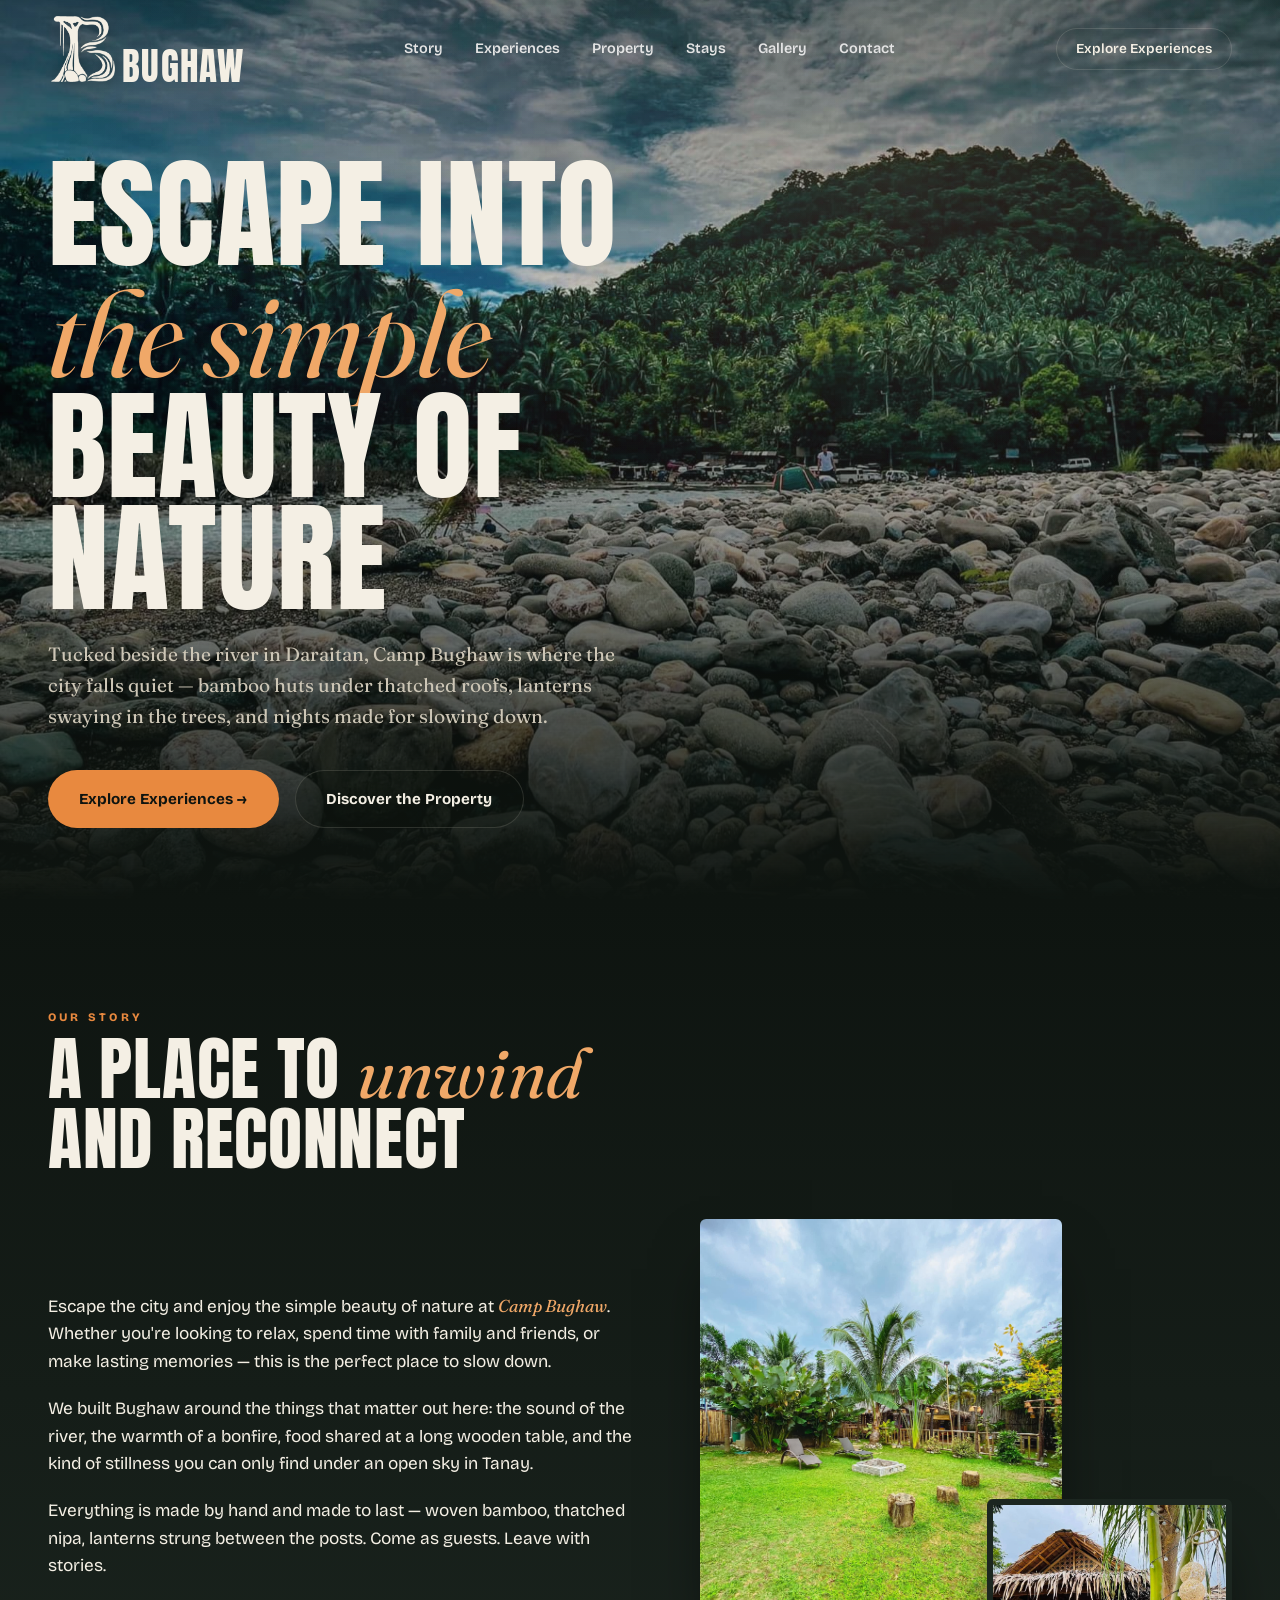
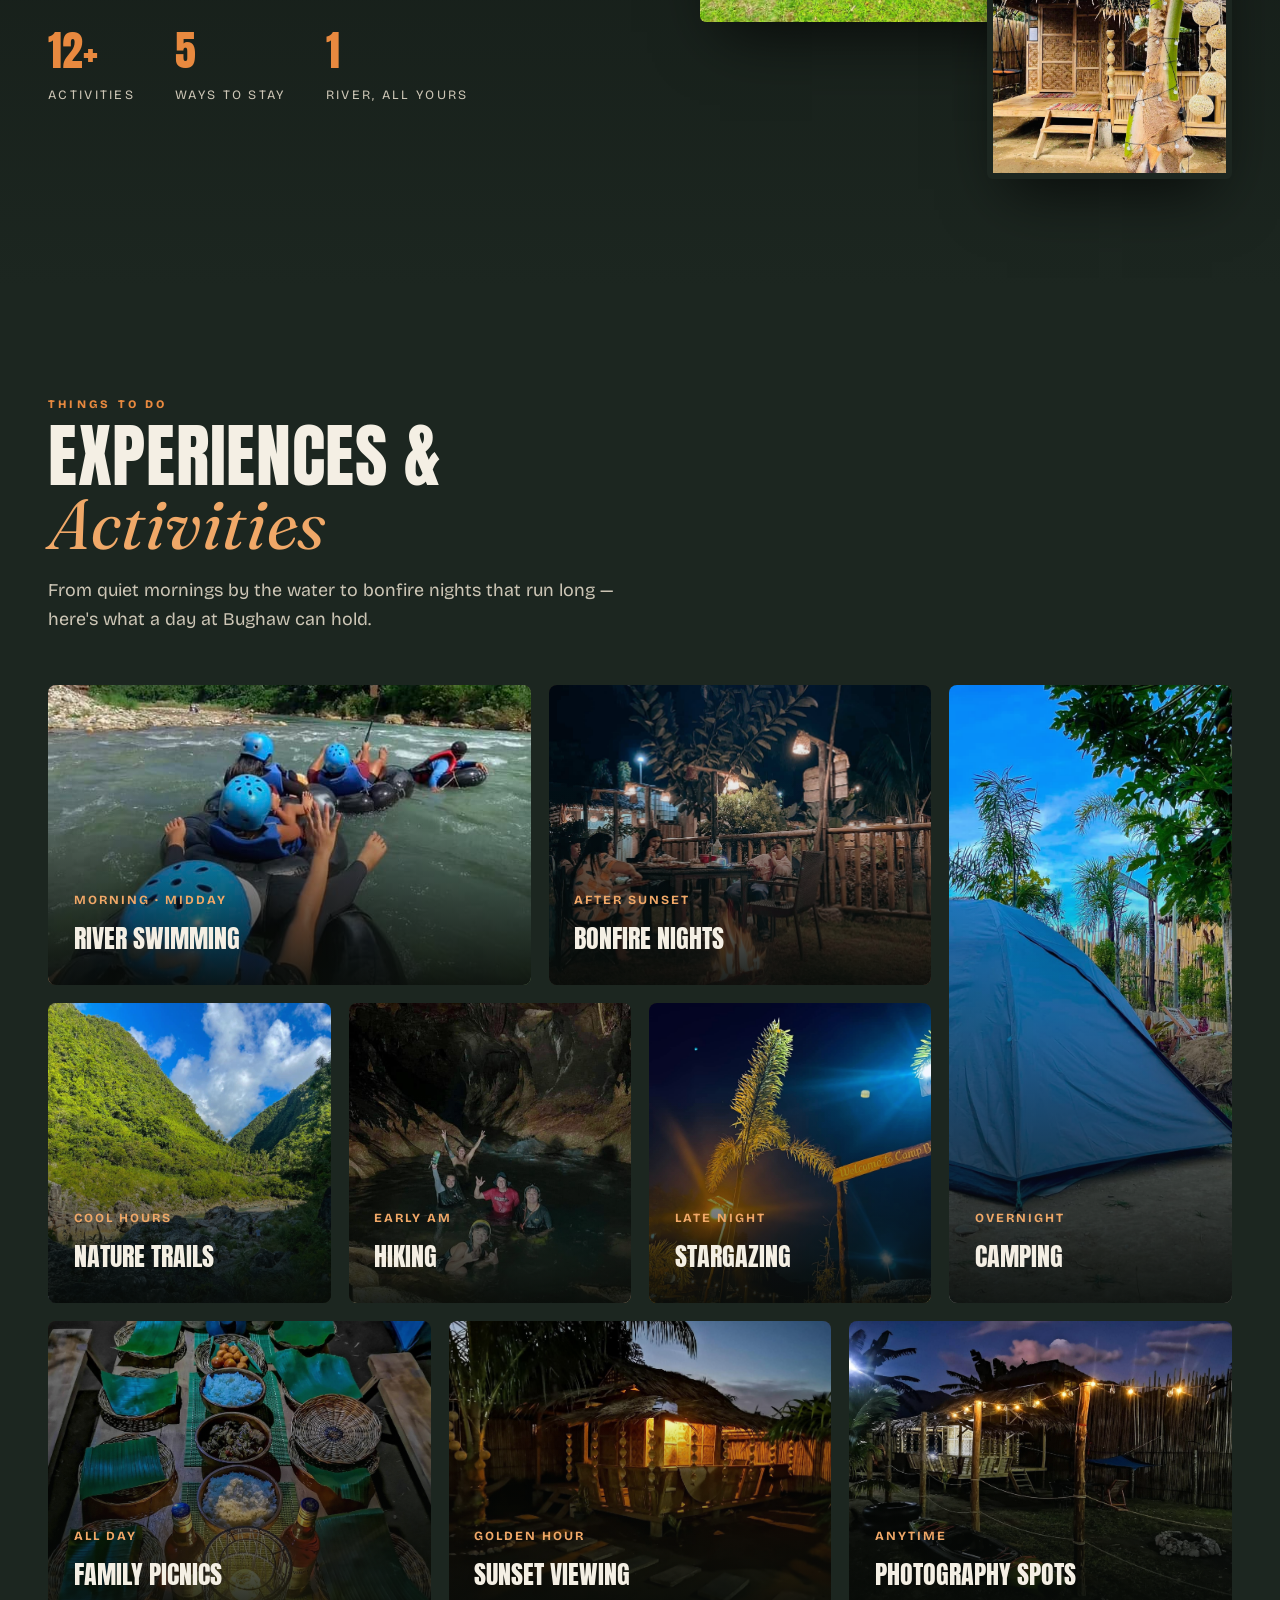
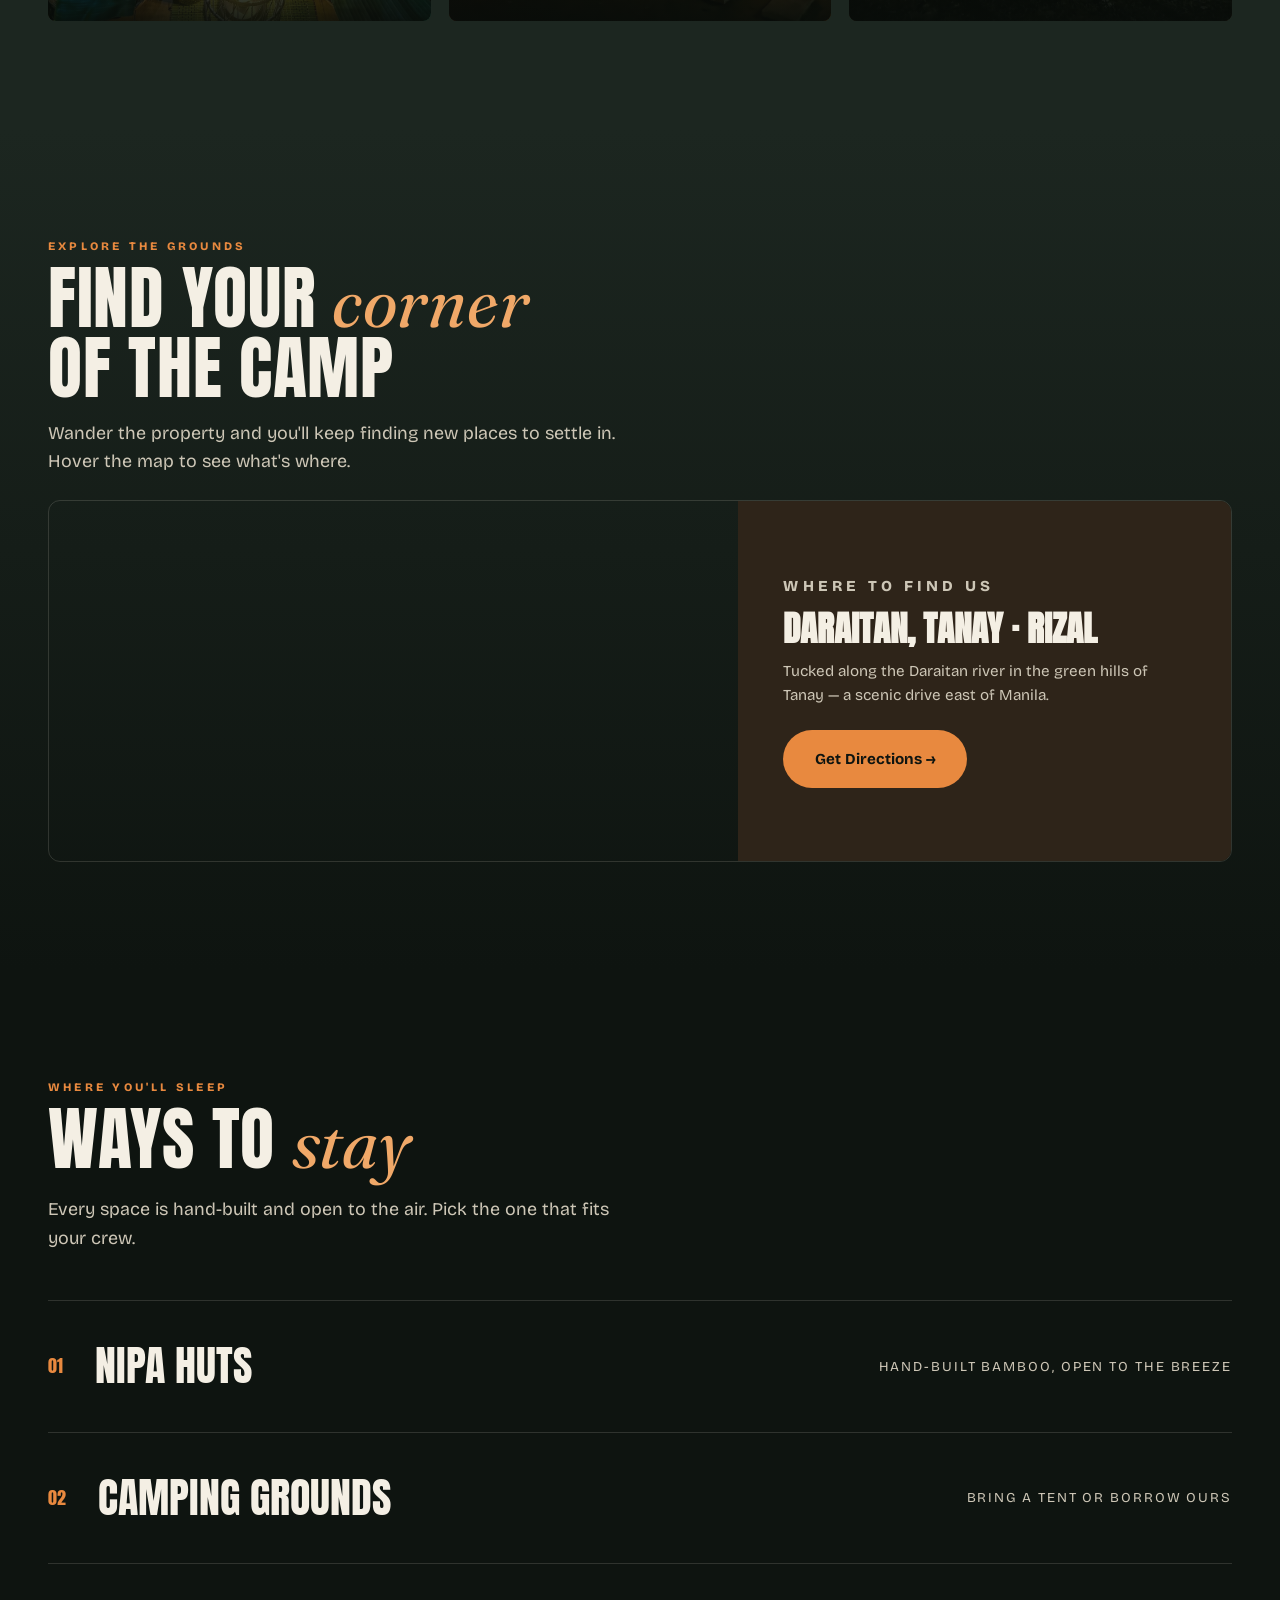
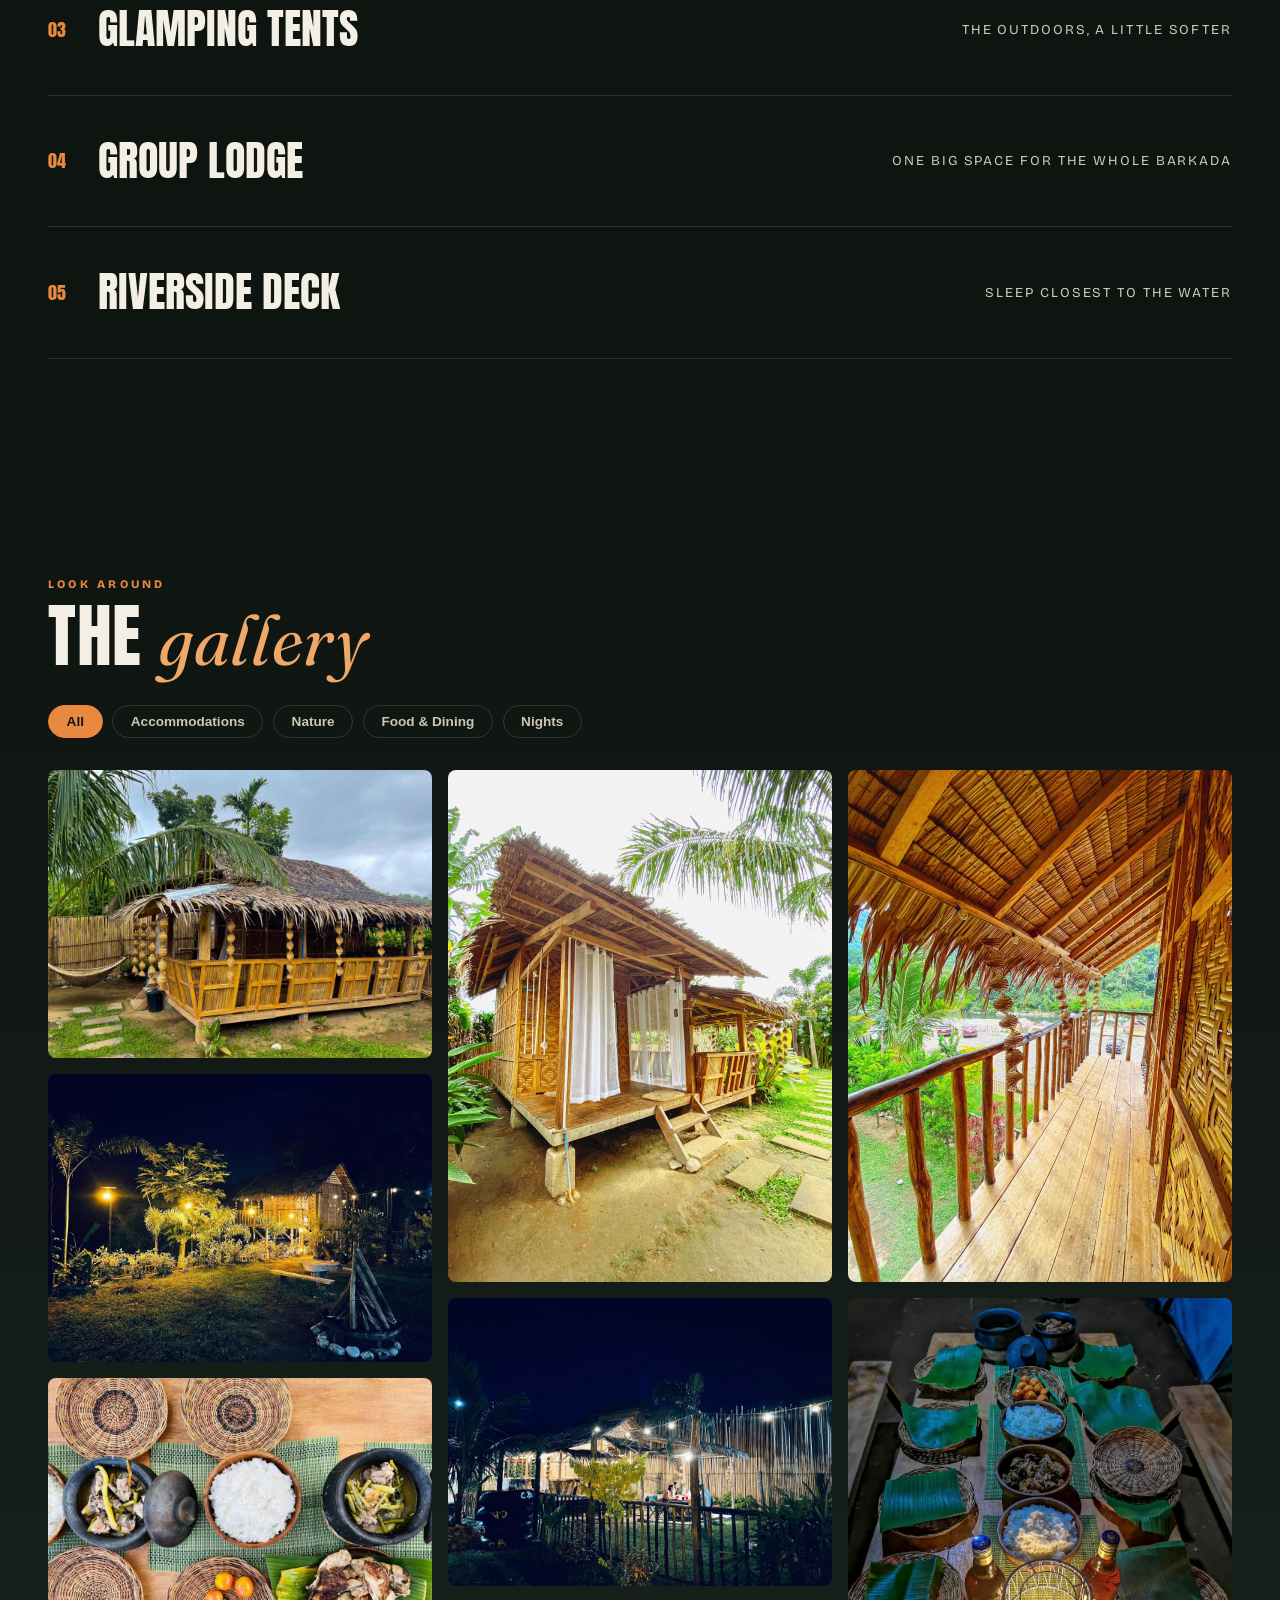
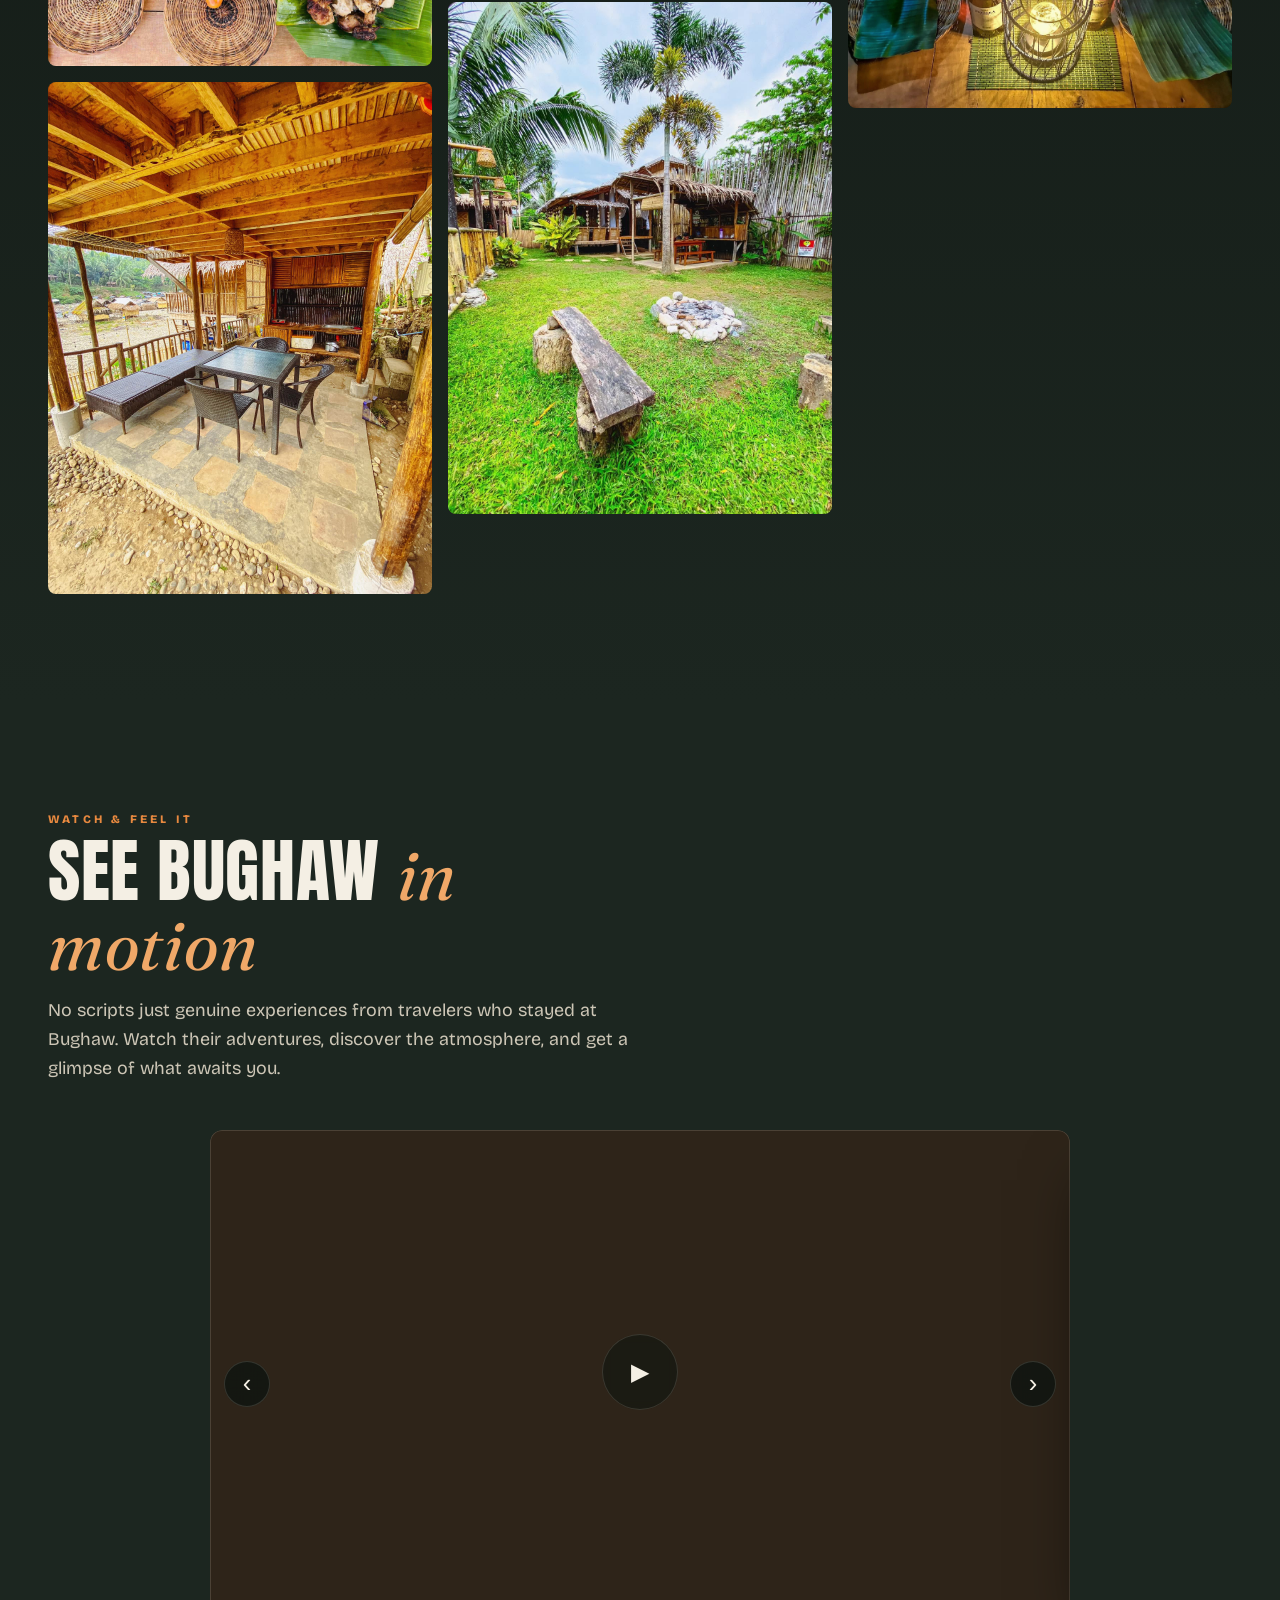
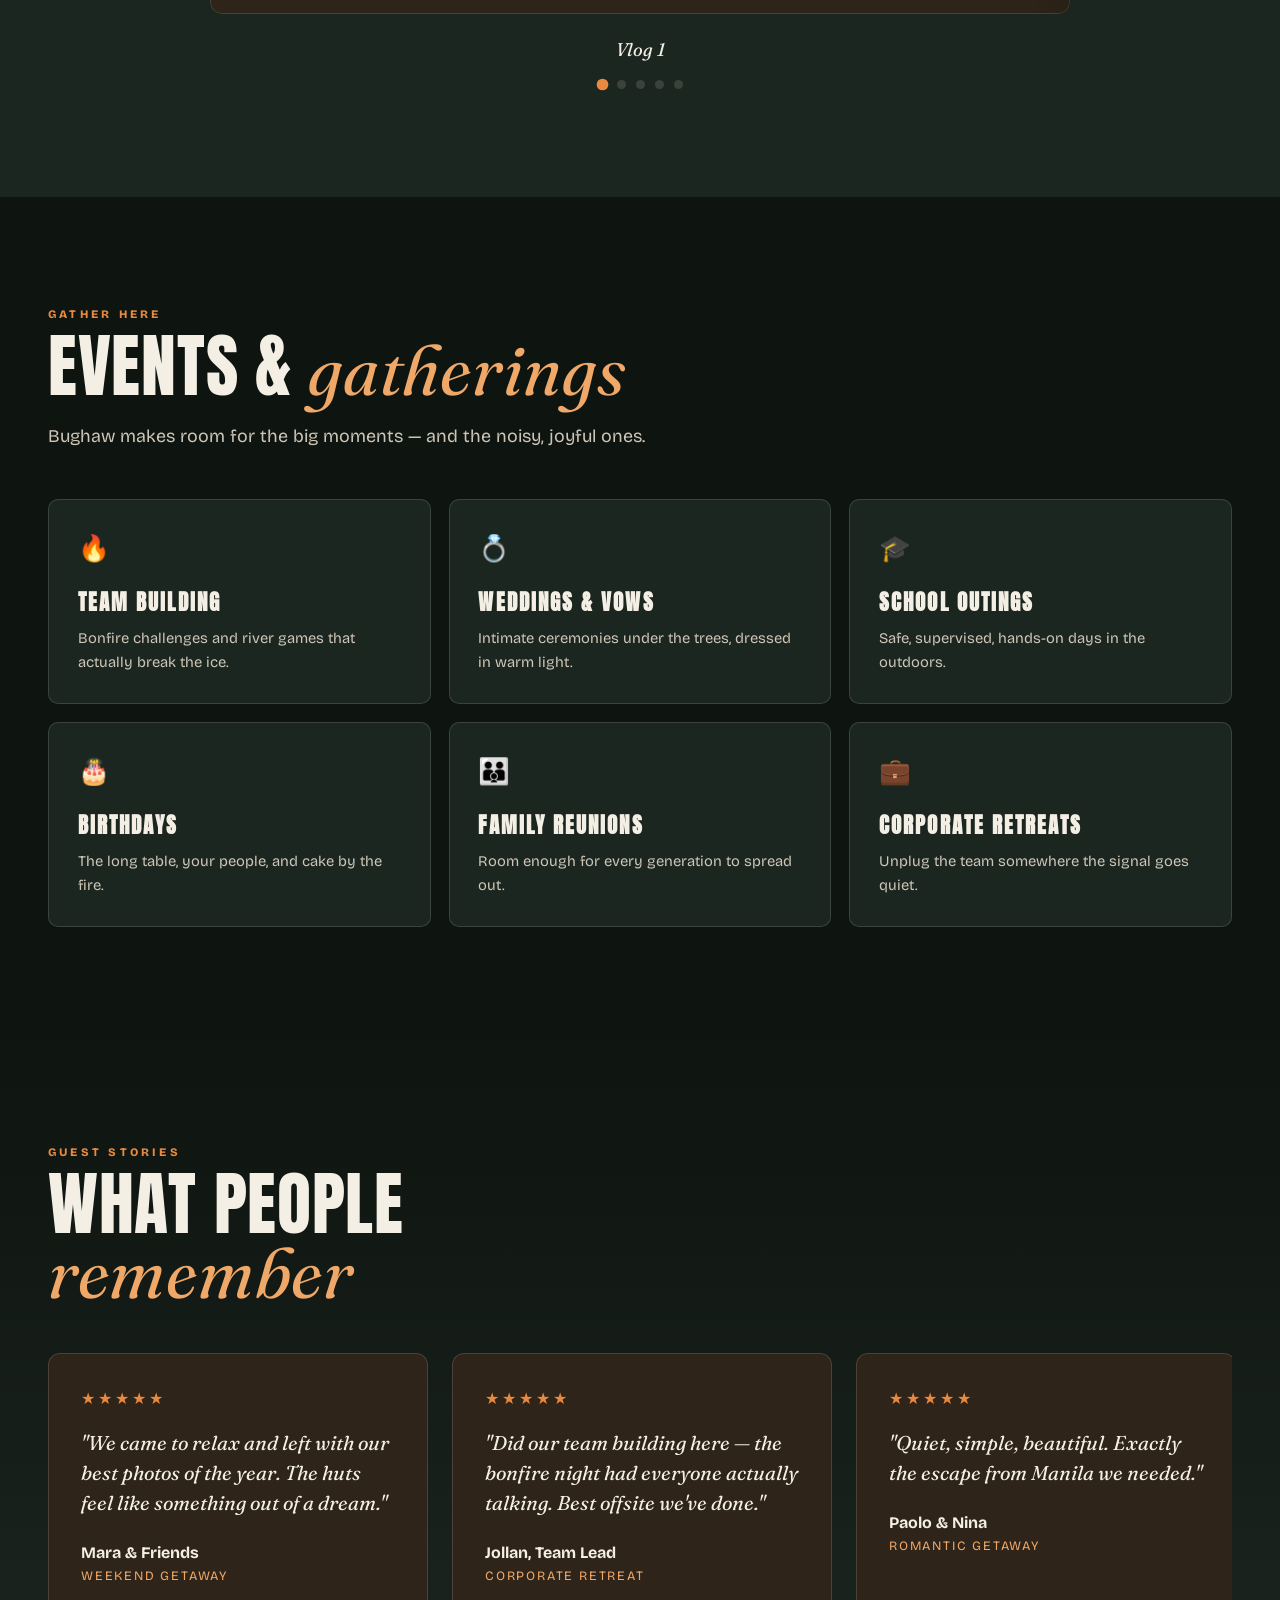
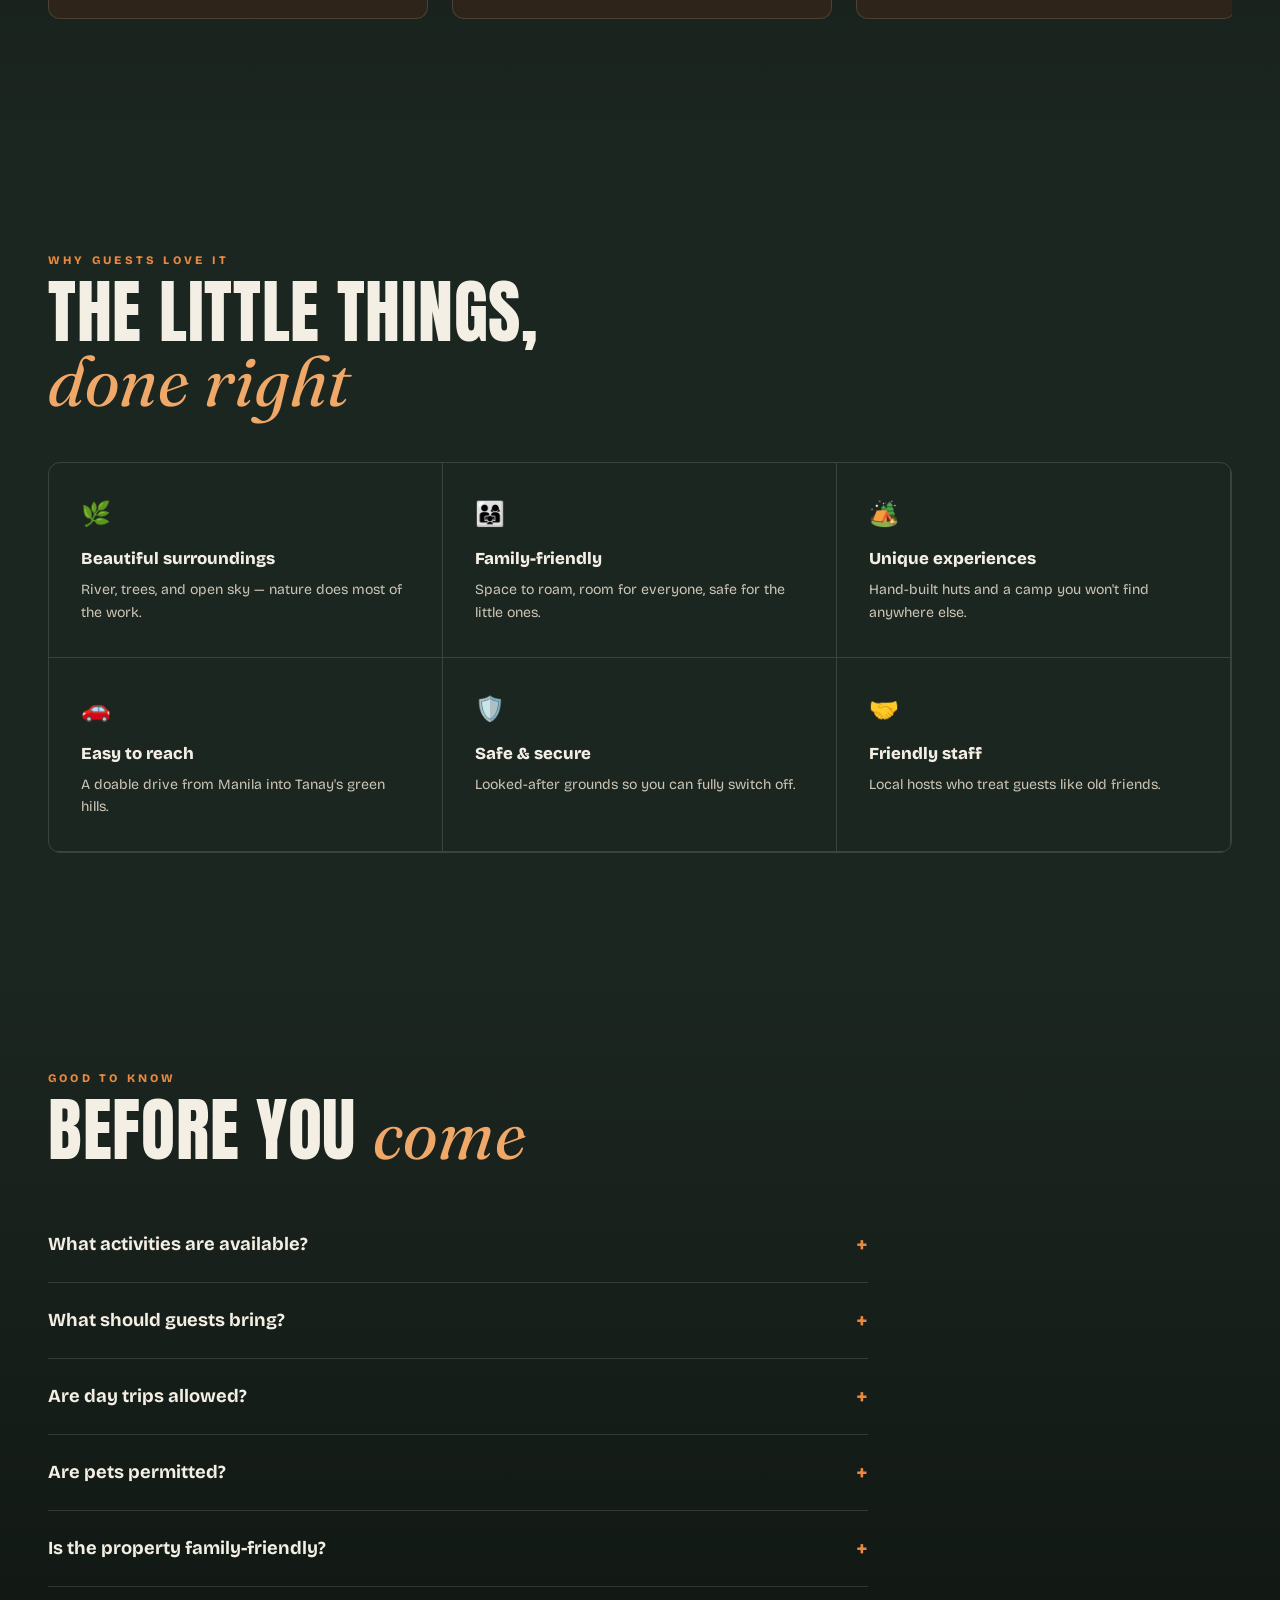
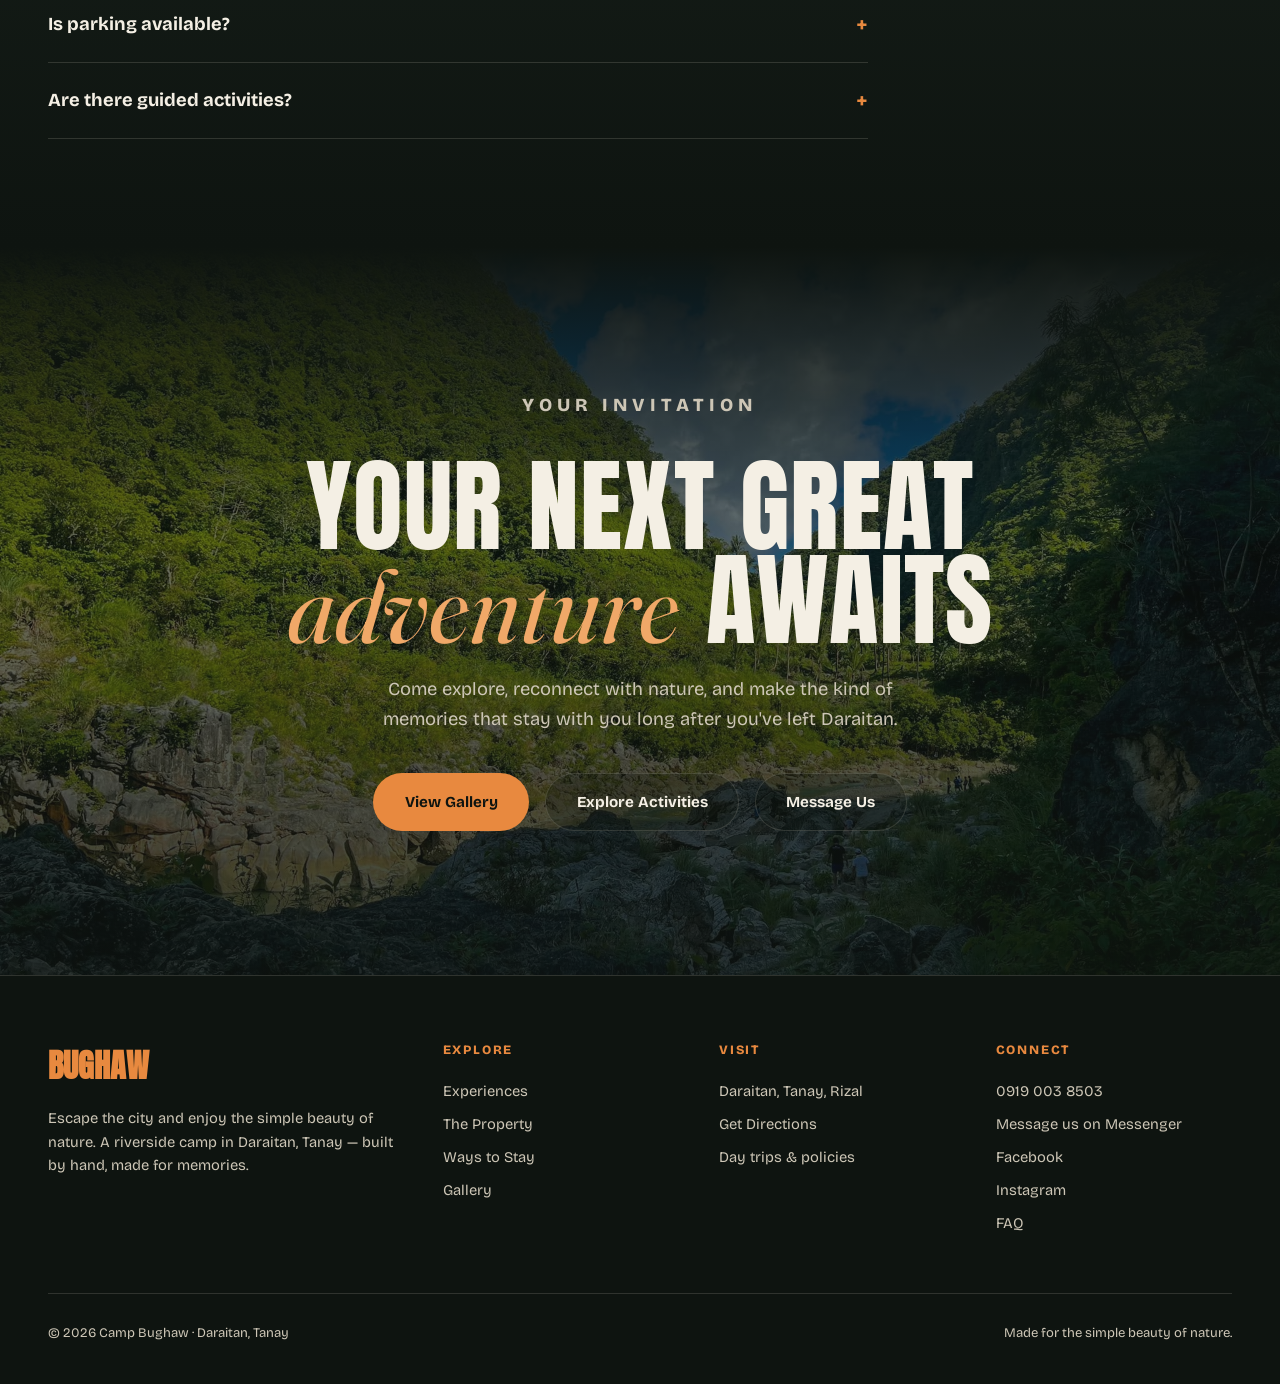
==== commit f70a02b6: "fixed title and favicon" ====
--- a/index.html
+++ b/index.html
@@ -4,12 +4,13 @@
 <head>
   <meta charset="UTF-8">
   <meta name="viewport" content="width=device-width, initial-scale=1.0">
-  <title>Camp Bughaw — Daraitan, Tanay</title>
+  <title>Bughaw</title>
   <meta name="description" content="Escape the city and enjoy the simple beauty of nature at Camp Bughaw in Daraitan, Tanay. Riverside nipa huts, bonfire nights, hiking, and unforgettable getaways with family and friends.">
   <link rel="preconnect" href="https://fonts.googleapis.com">
   <link rel="preconnect" href="https://fonts.gstatic.com" crossorigin>
   <link href="https://fonts.googleapis.com/css2?family=Anton&family=Bricolage+Grotesque:opsz,wght@12..96,400;12..96,600;12..96,800&family=Fraunces:ital,opsz,wght@0,9..144,400;0,9..144,500;1,9..144,400&display=swap" rel="stylesheet">
   <link rel="stylesheet" href="styles.css">
+  <link rel="icon" type="image/png" href="images/logo2.png">
 </head>
 
 <body>
@@ -17,7 +18,7 @@
     <div class="wrap nav">
       <a href="#top" class="brand" aria-label="Camp Bughaw — home">
         <img class="brand-logo" src="images/logo2.png" alt="Camp Bughaw logo">
-        <span class="brand-text">ughaw</span>
+        <span class="brand-text">Bughaw</span>
       </a>
       <nav class="navlinks">
         <a href="#story">Story</a>
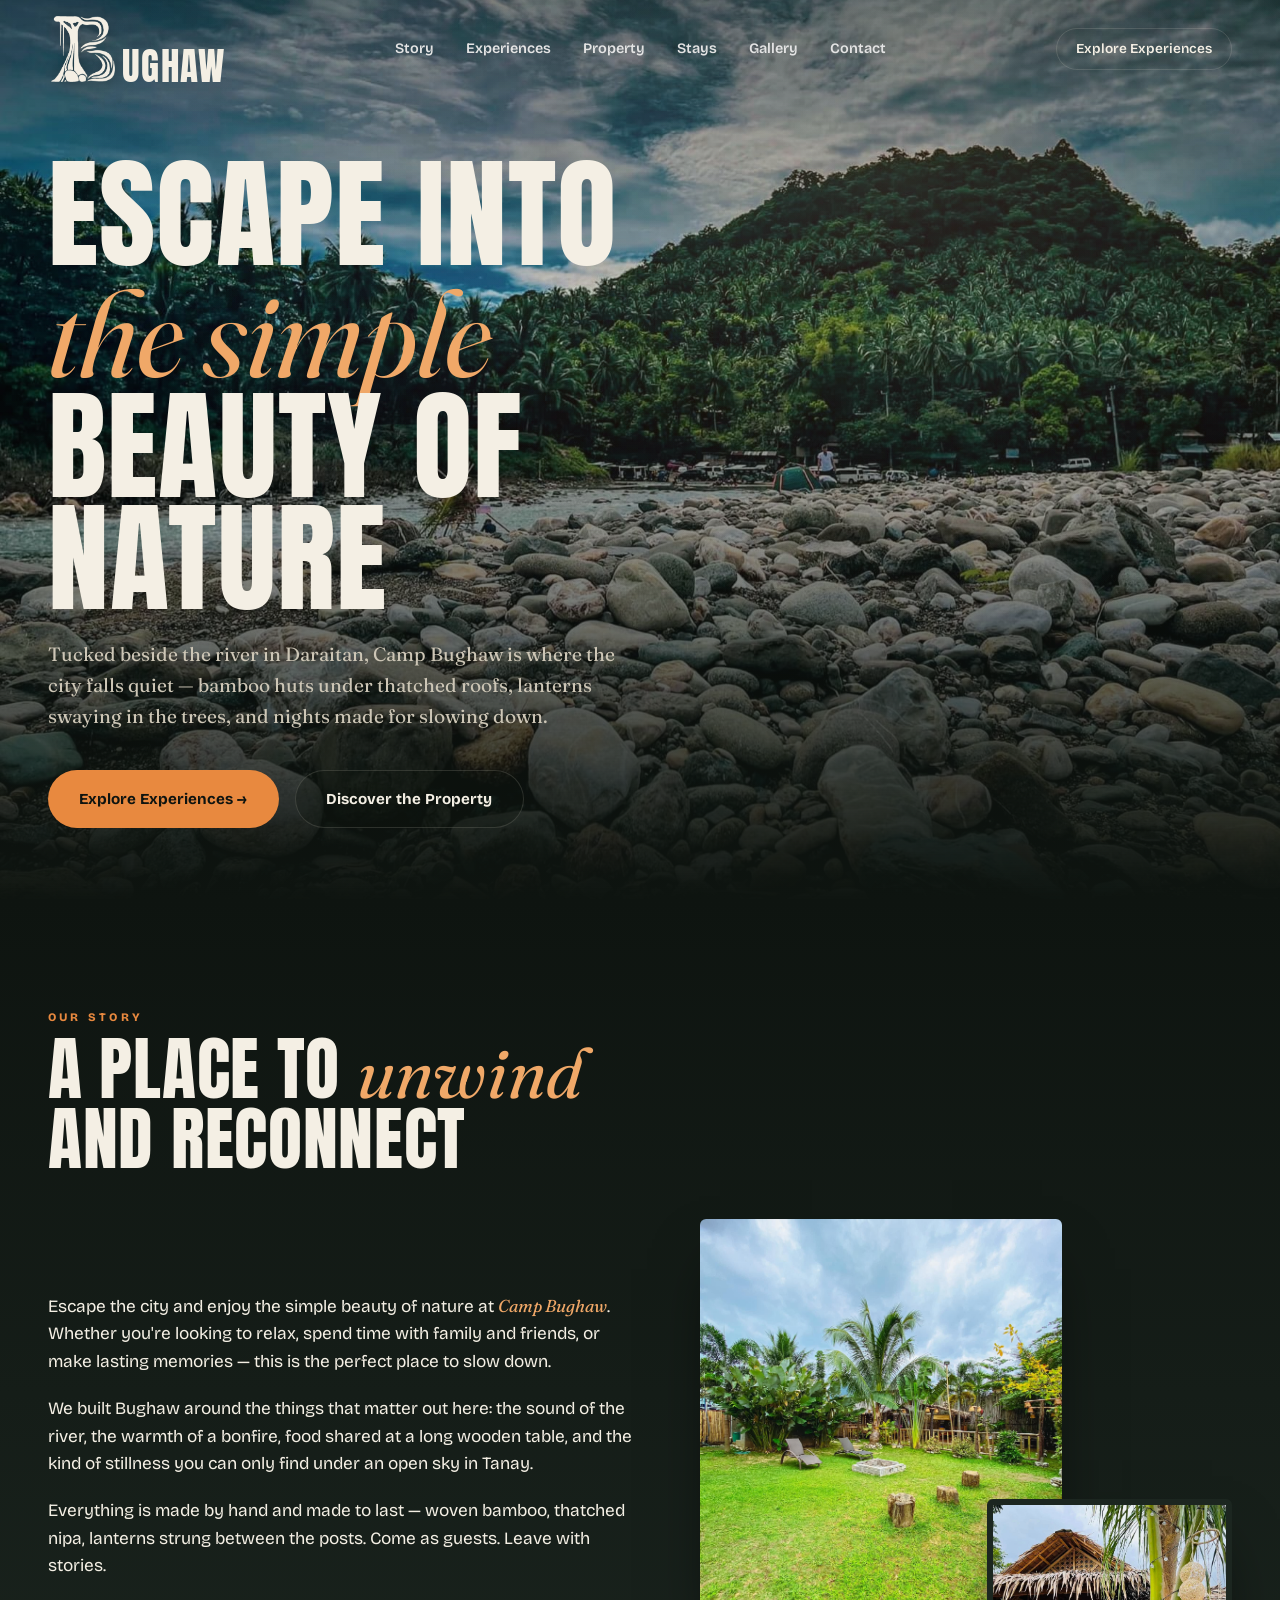
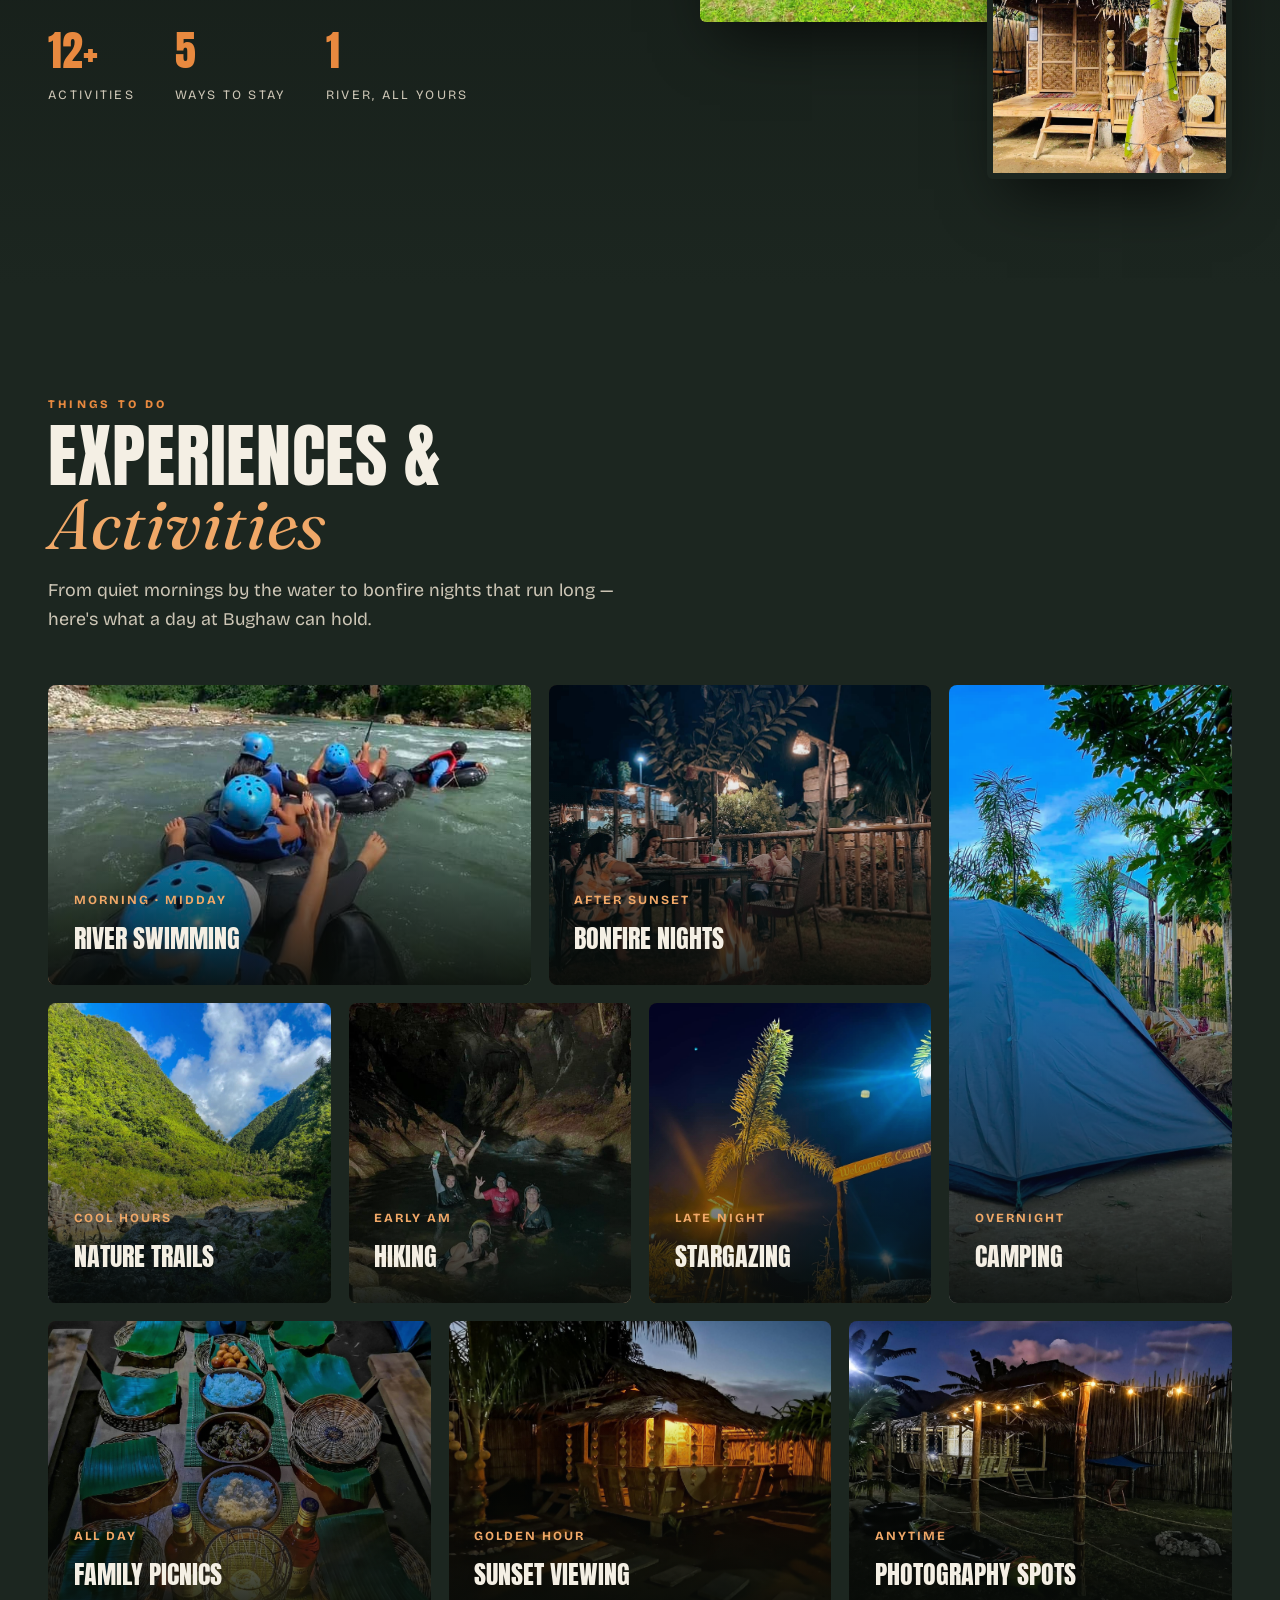
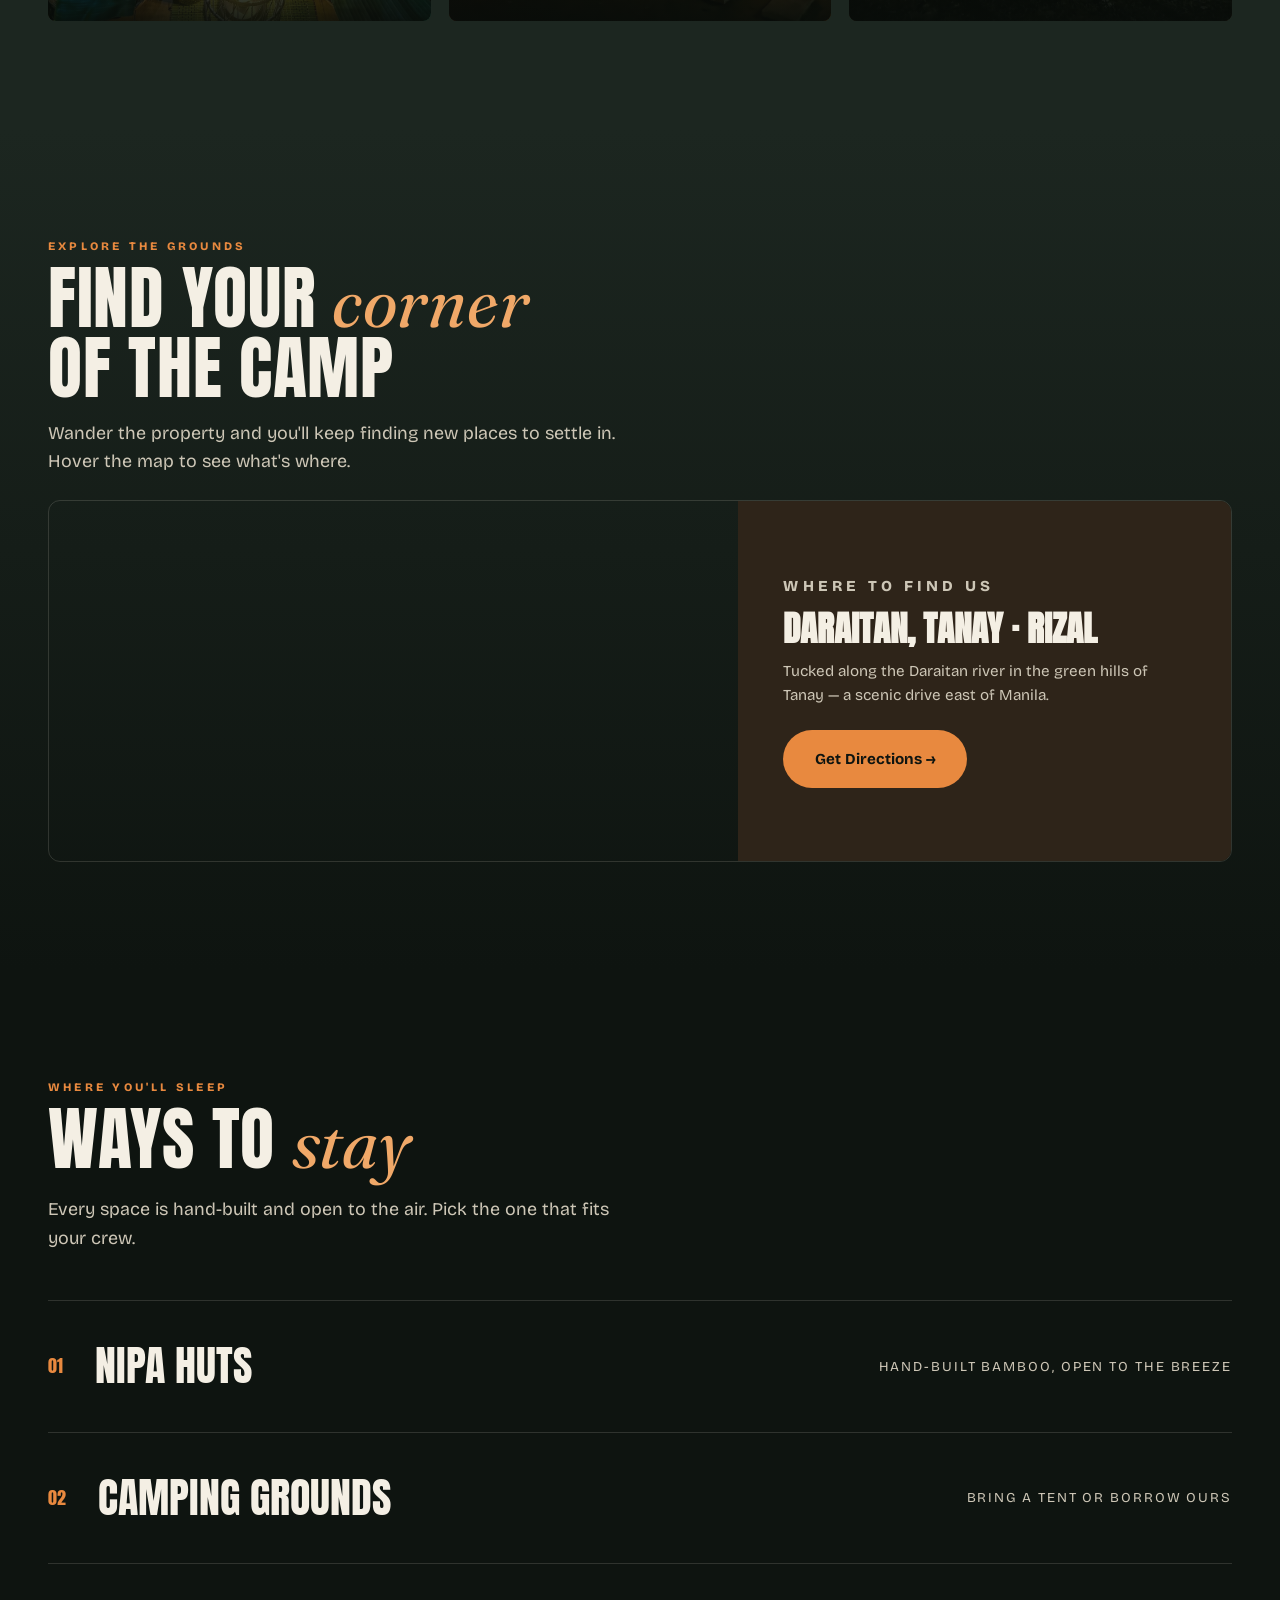
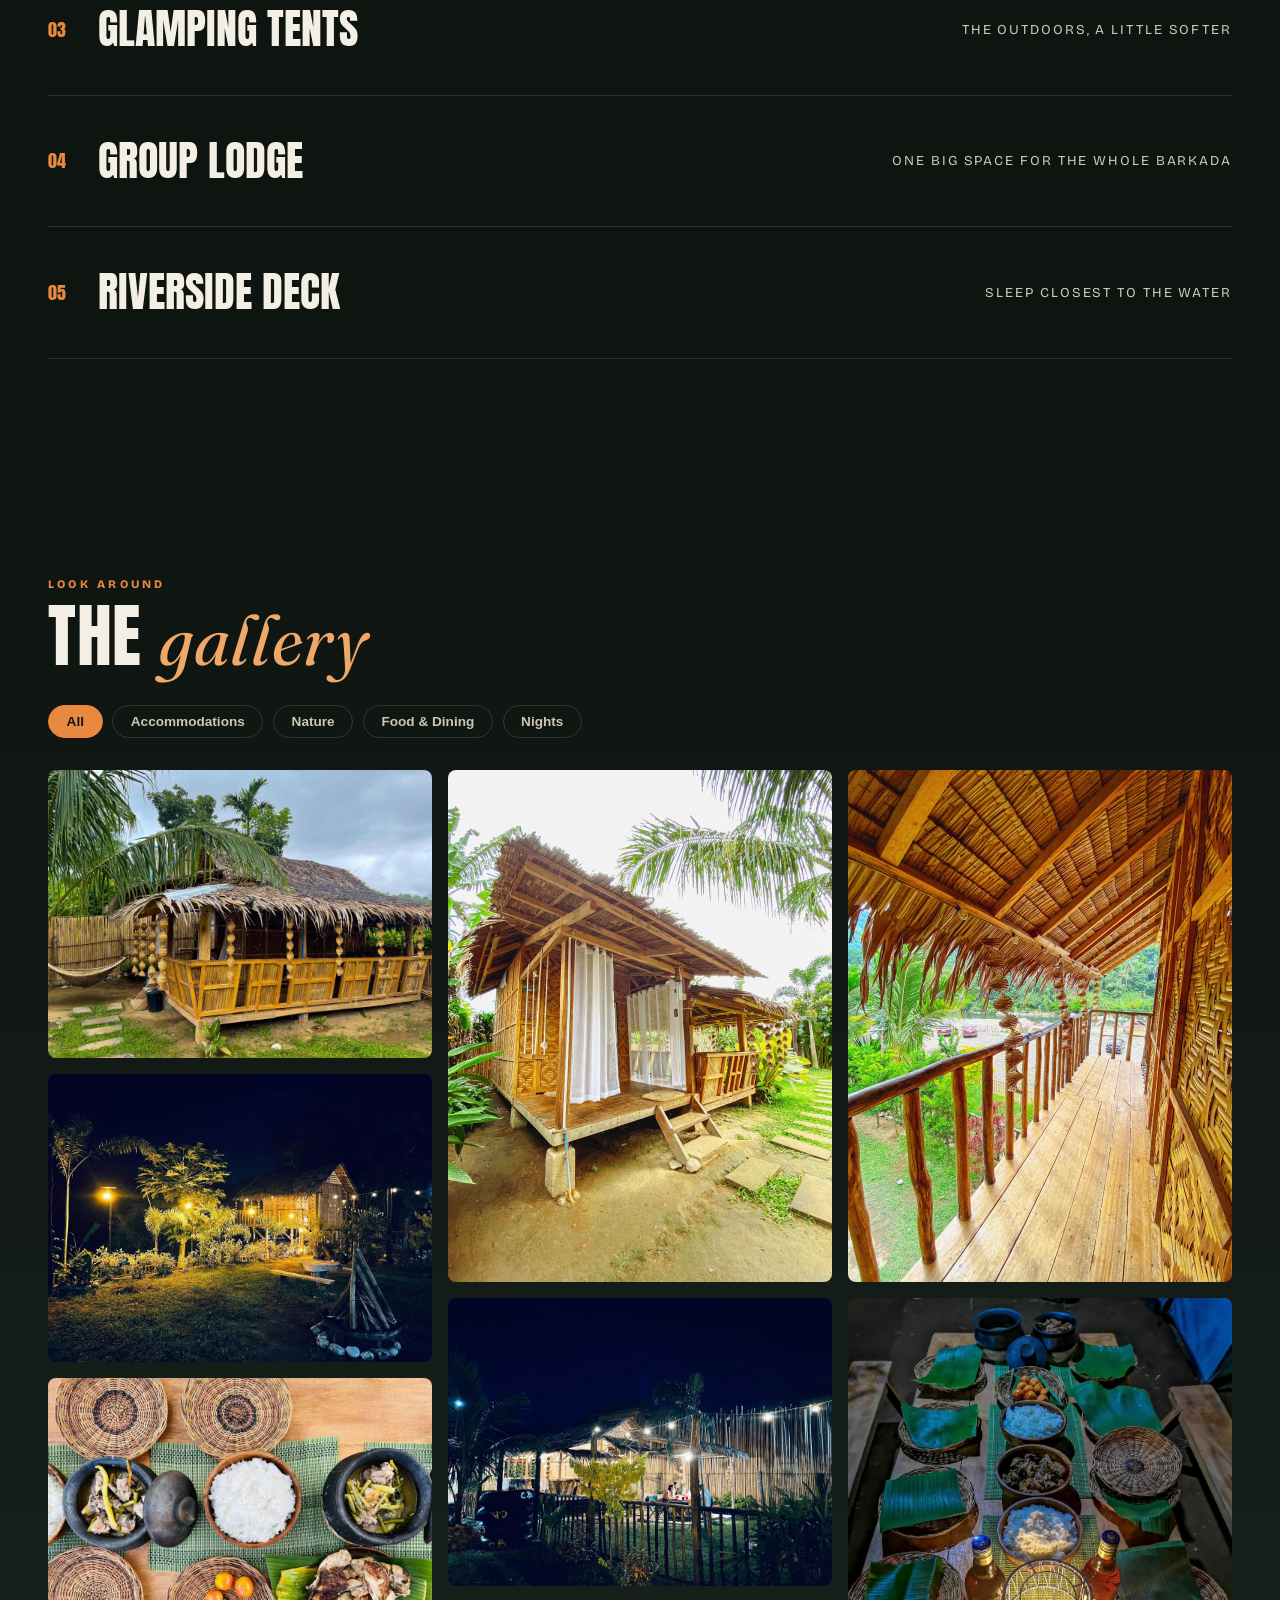
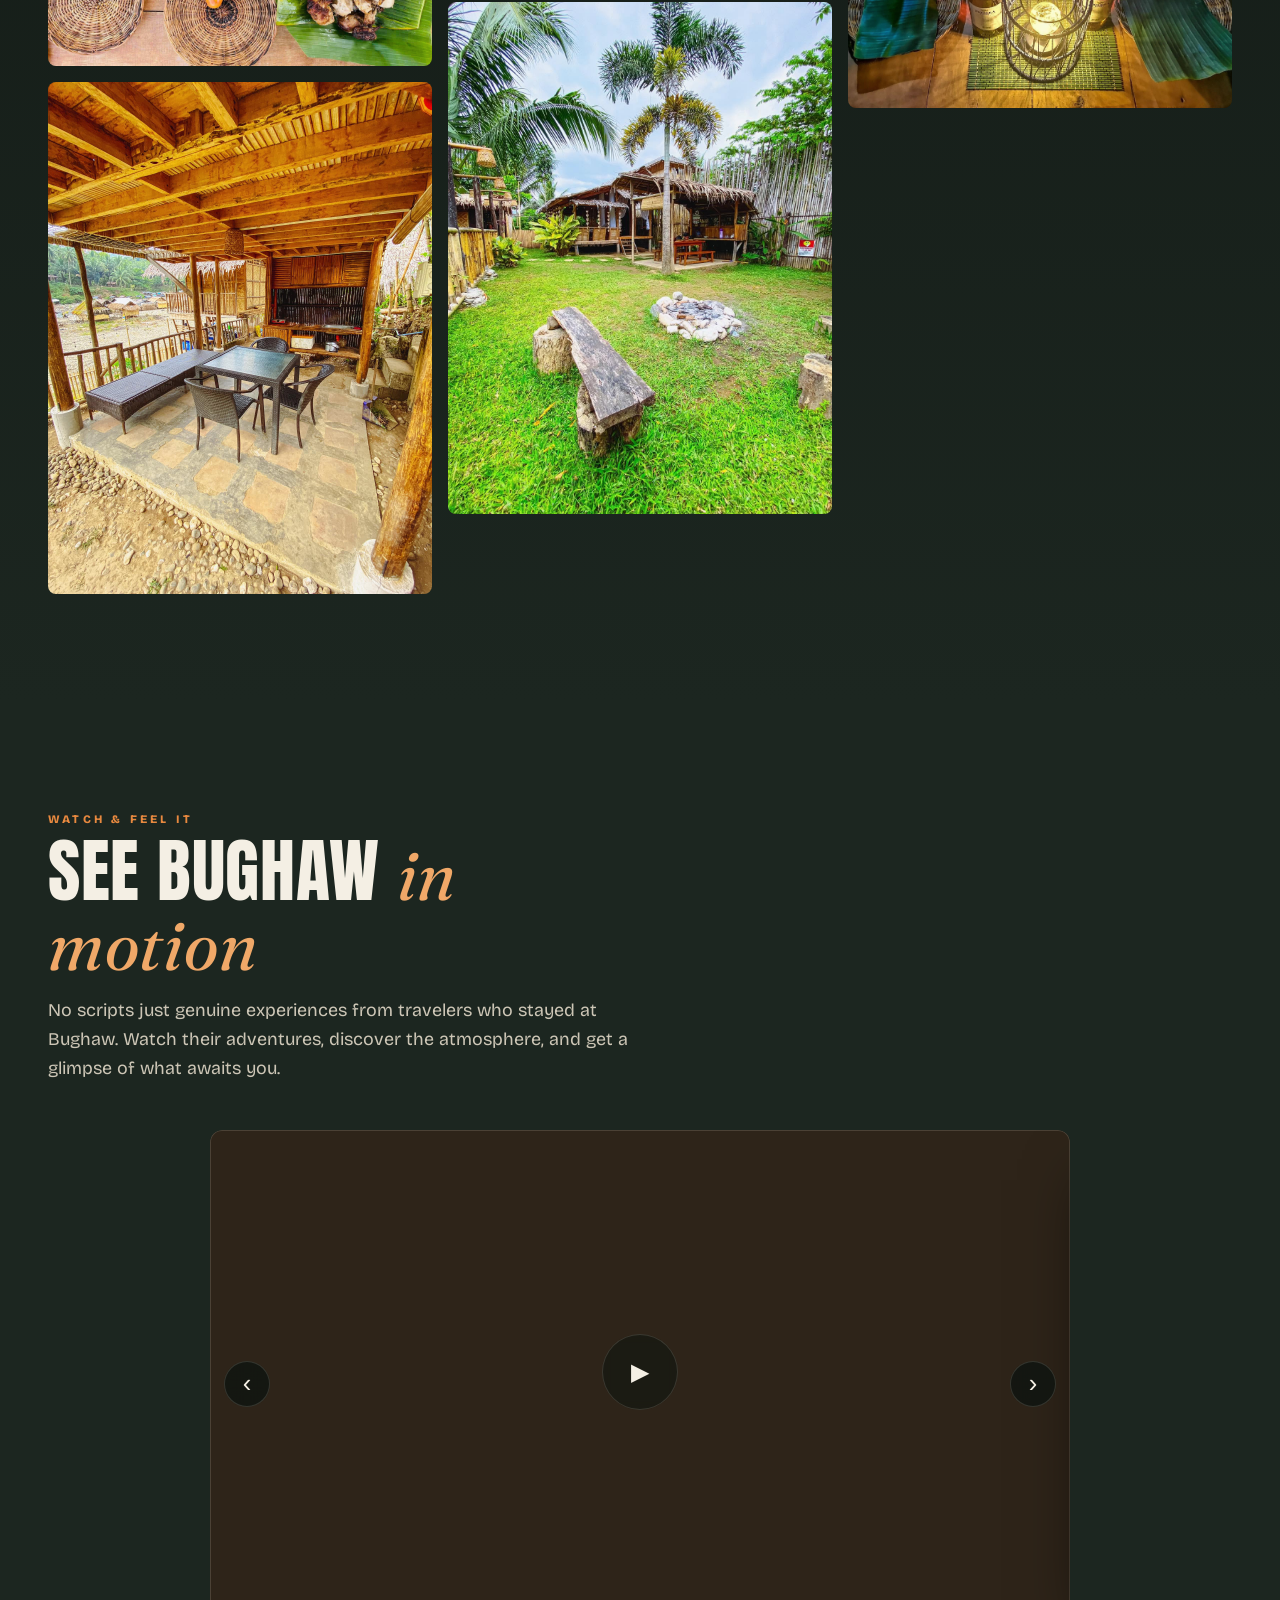
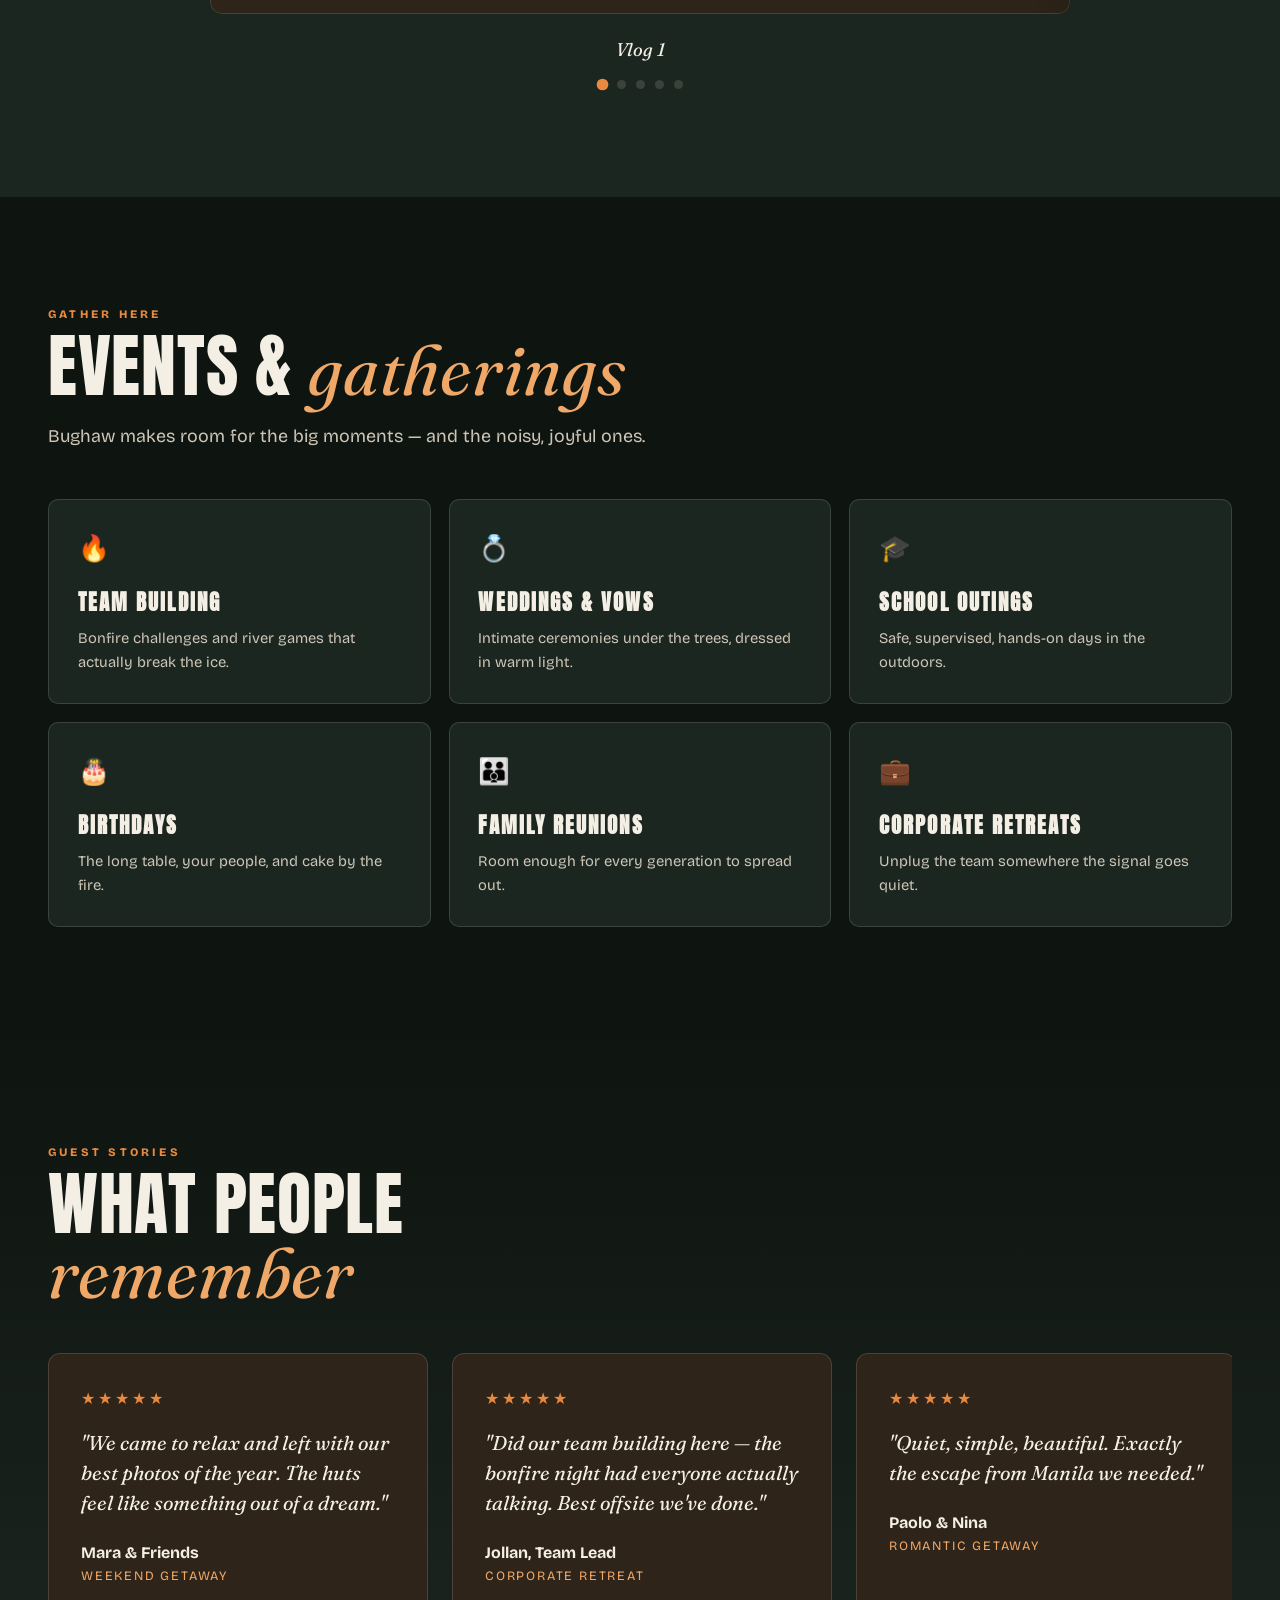
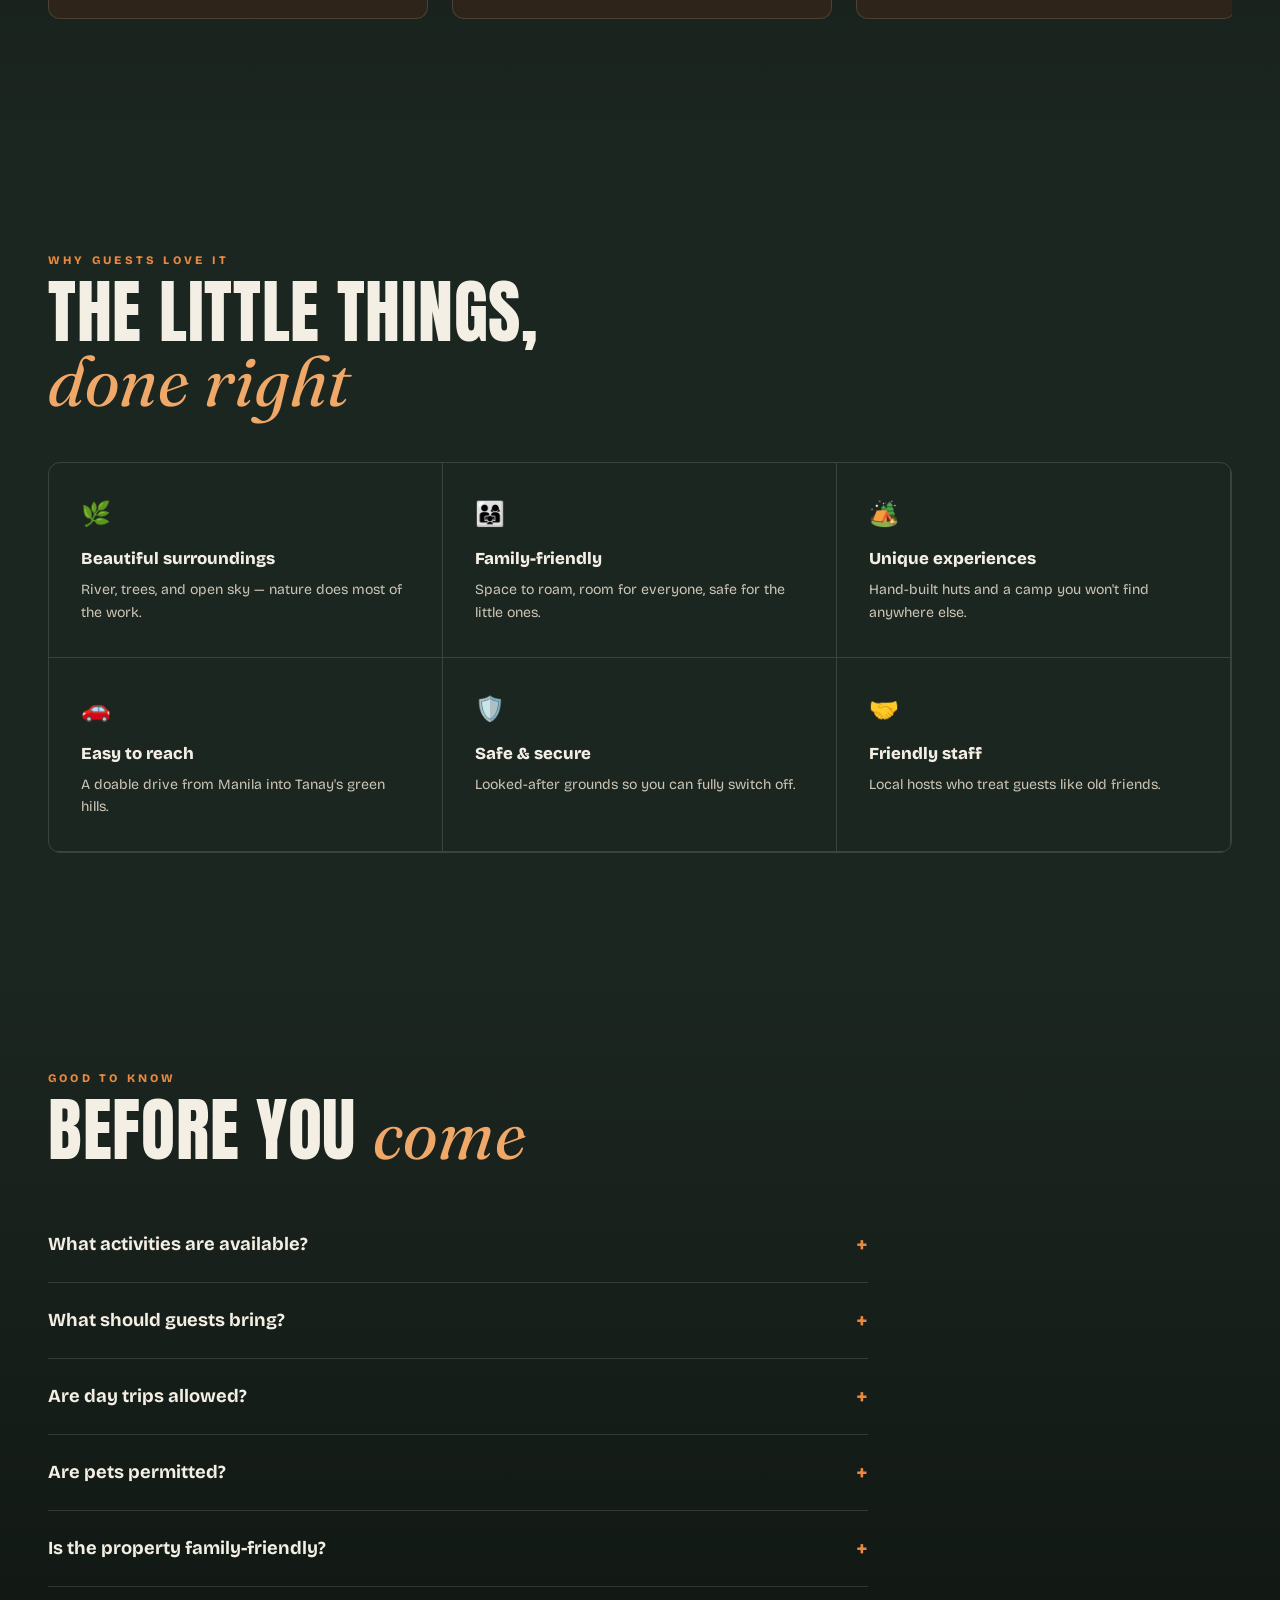
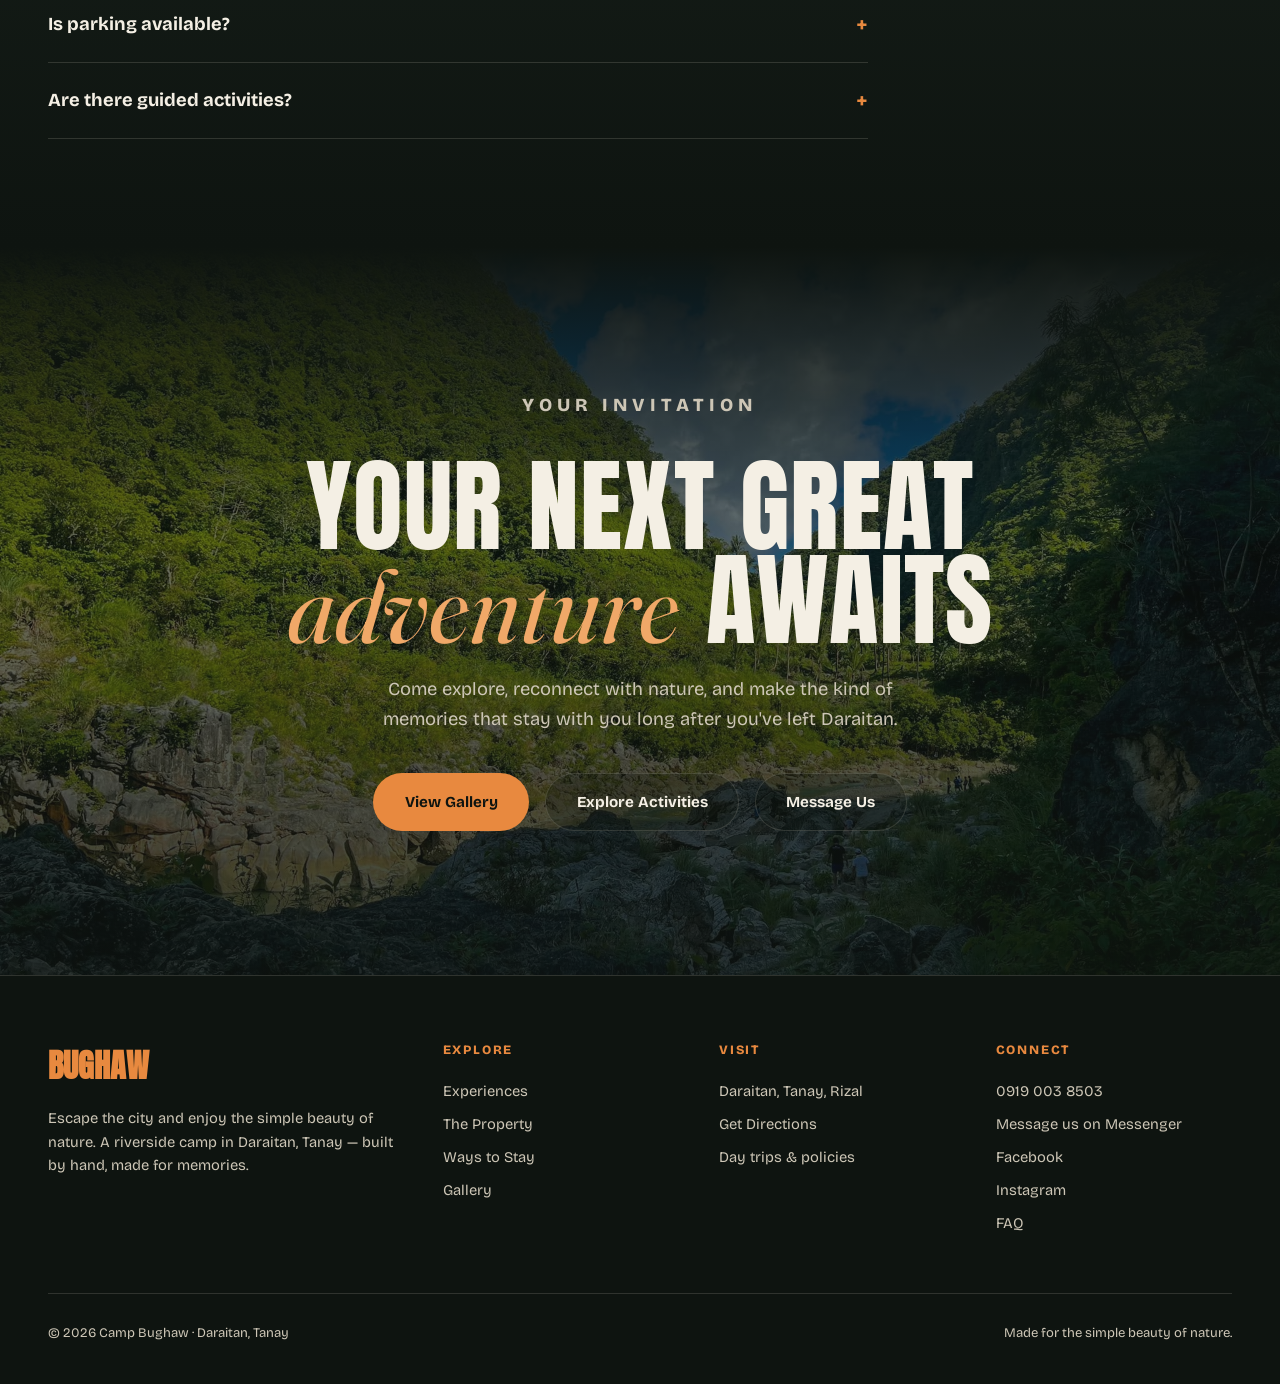
==== commit 973e5849: "fixed title" ====
--- a/index.html
+++ b/index.html
@@ -18,7 +18,7 @@
     <div class="wrap nav">
       <a href="#top" class="brand" aria-label="Camp Bughaw — home">
         <img class="brand-logo" src="images/logo2.png" alt="Camp Bughaw logo">
-        <span class="brand-text">Bughaw</span>
+        <span class="brand-text">ughaw</span>
       </a>
       <nav class="navlinks">
         <a href="#story">Story</a>
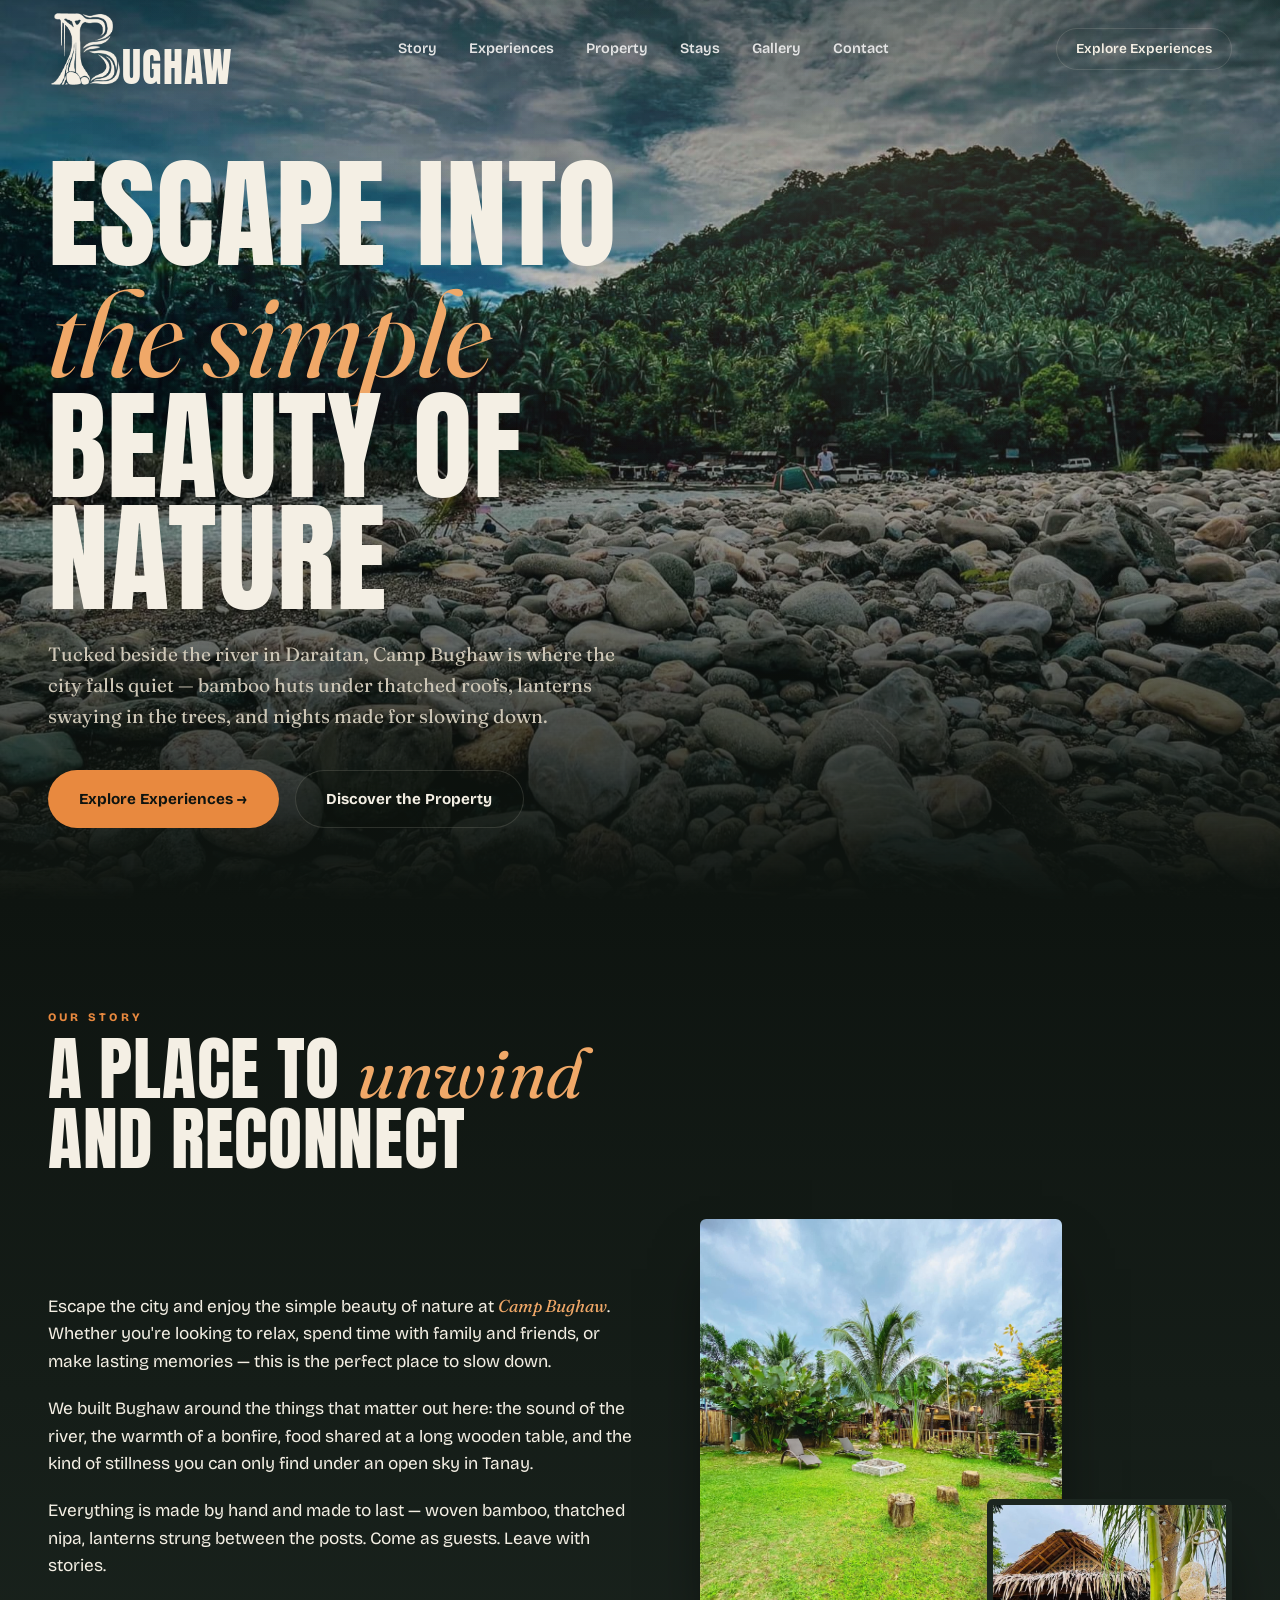
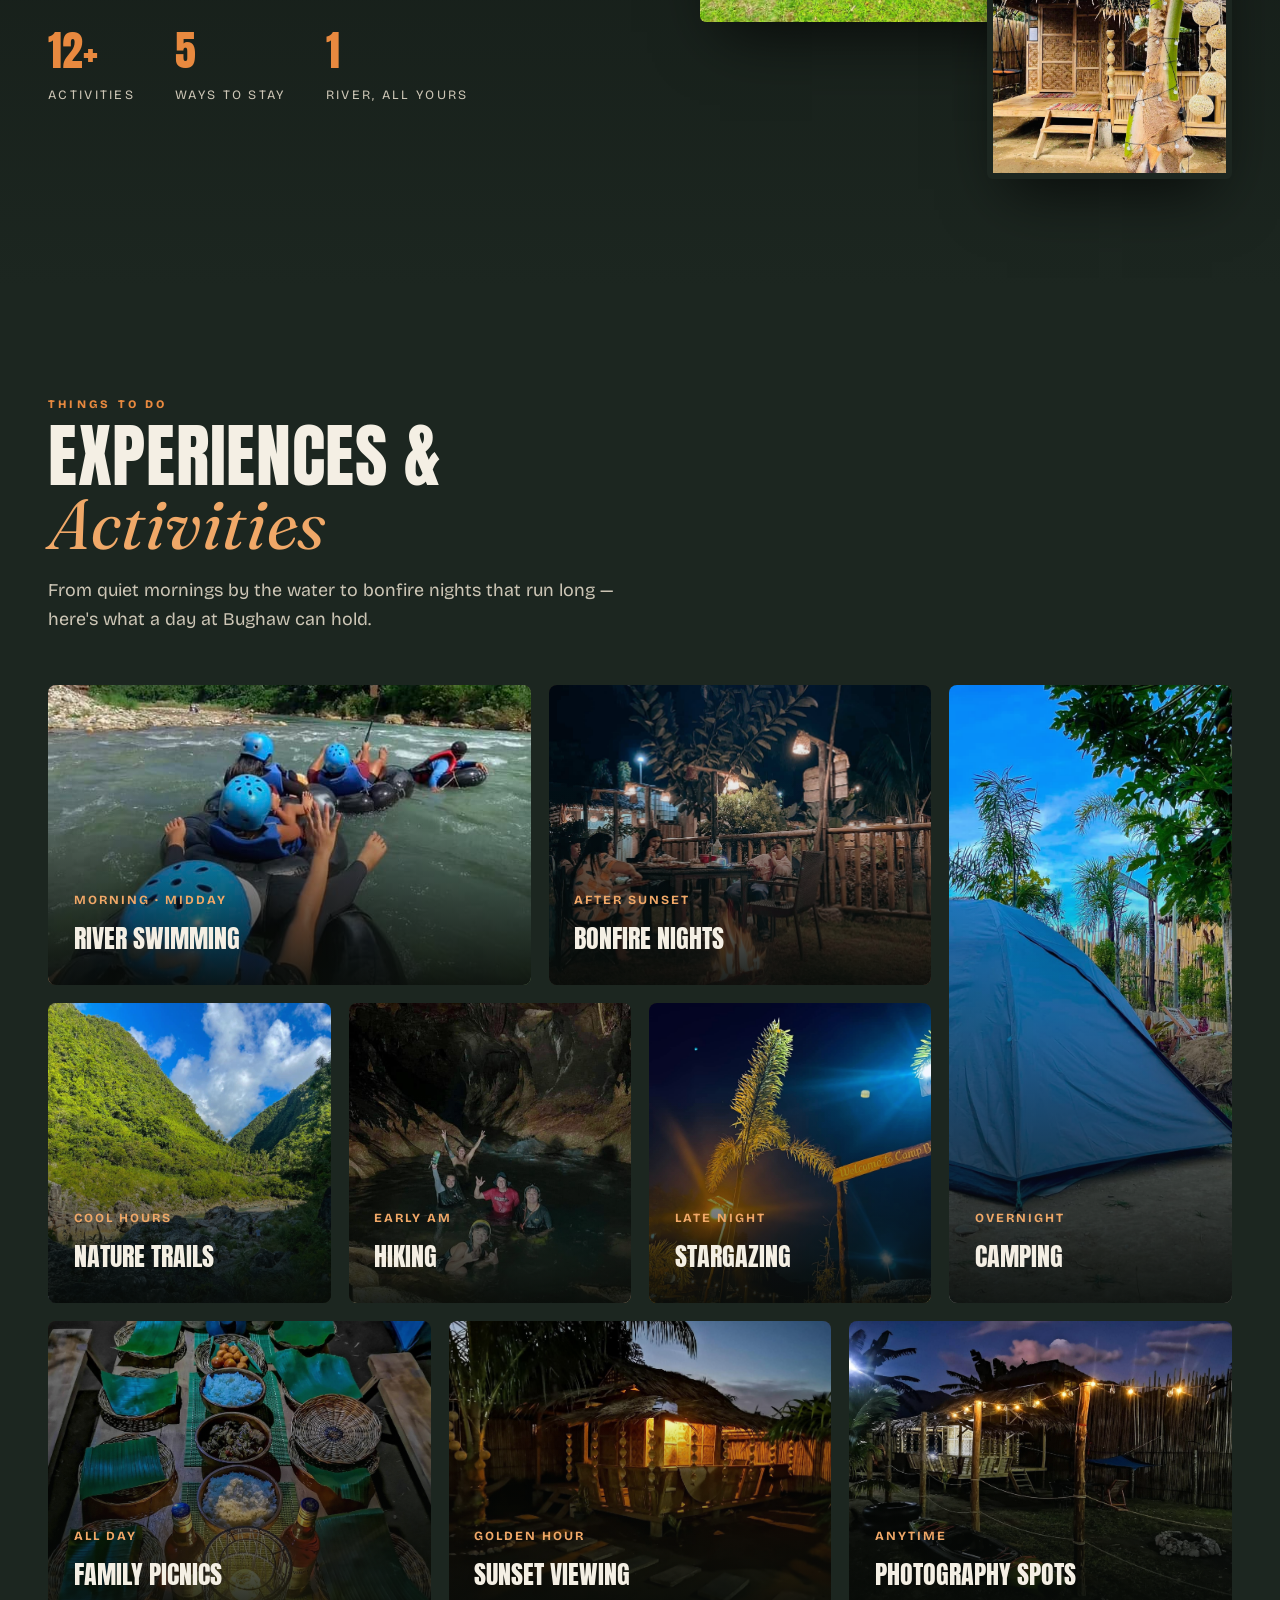
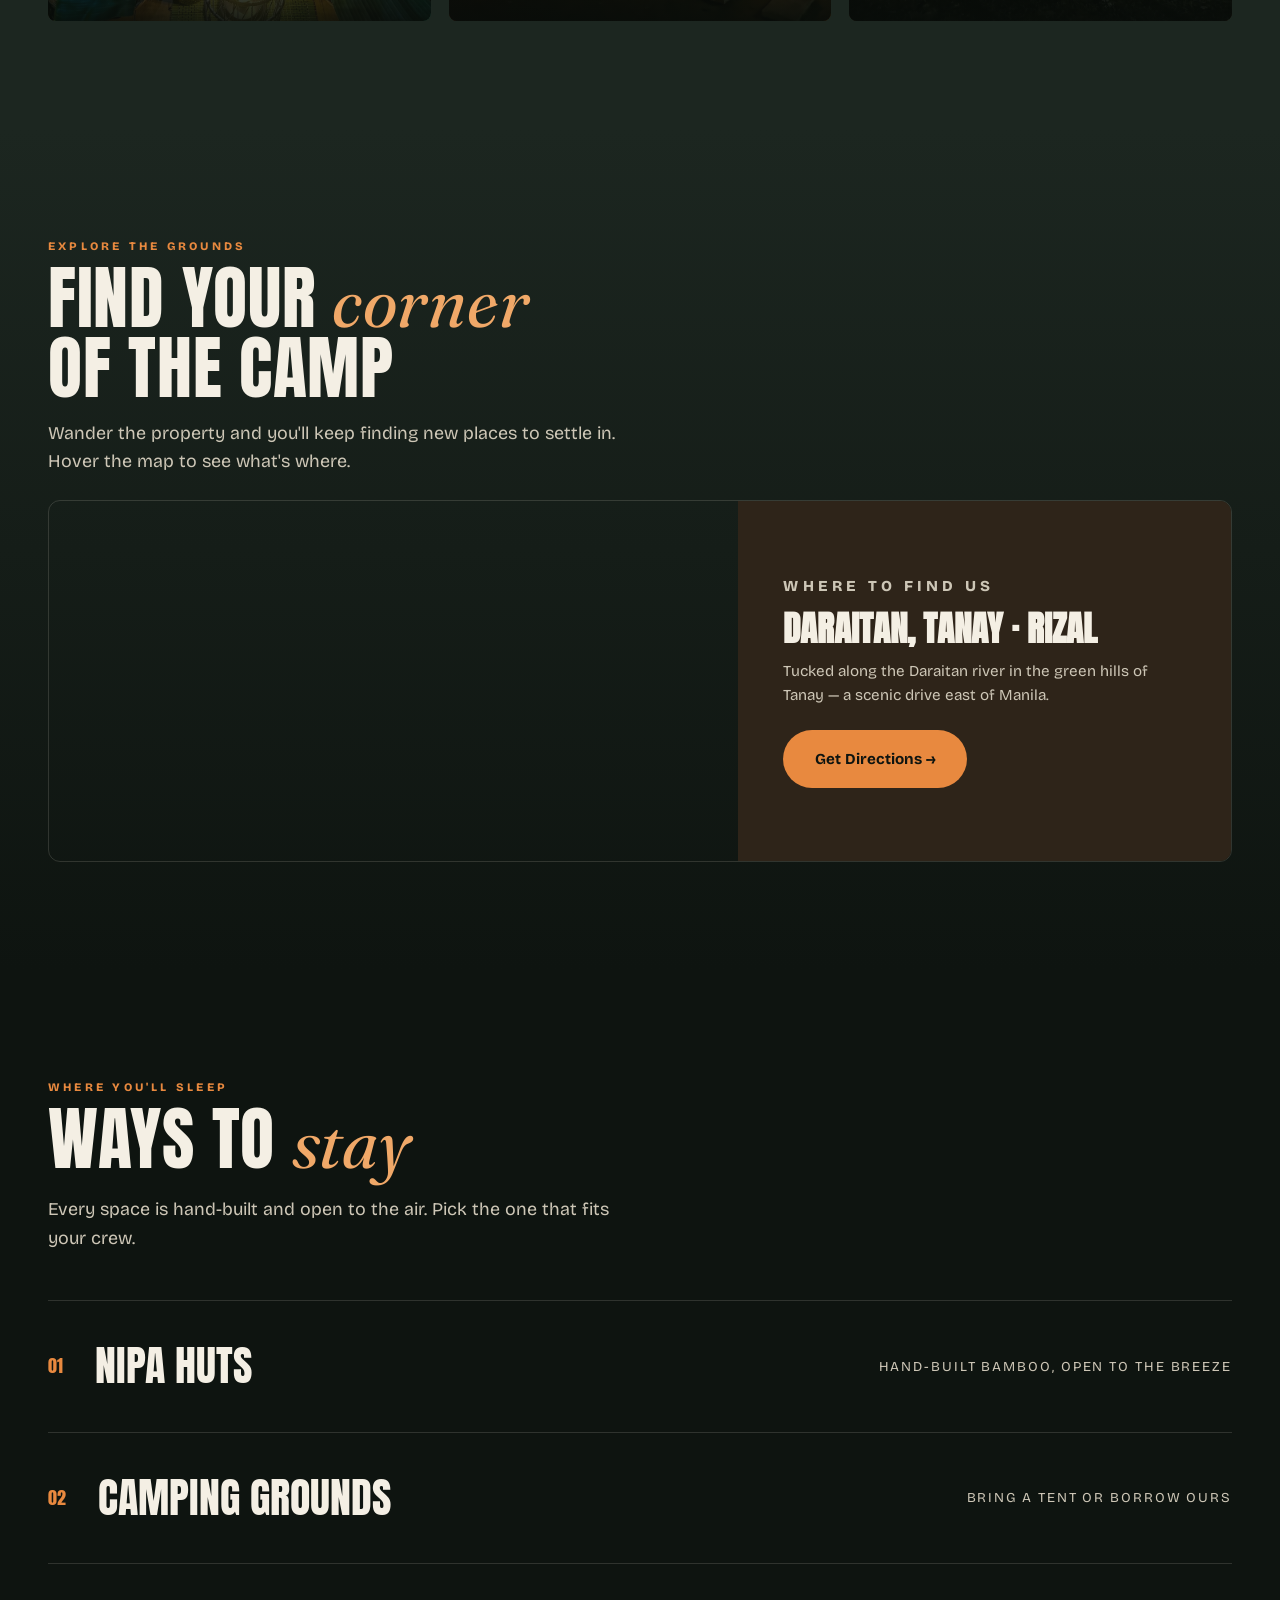
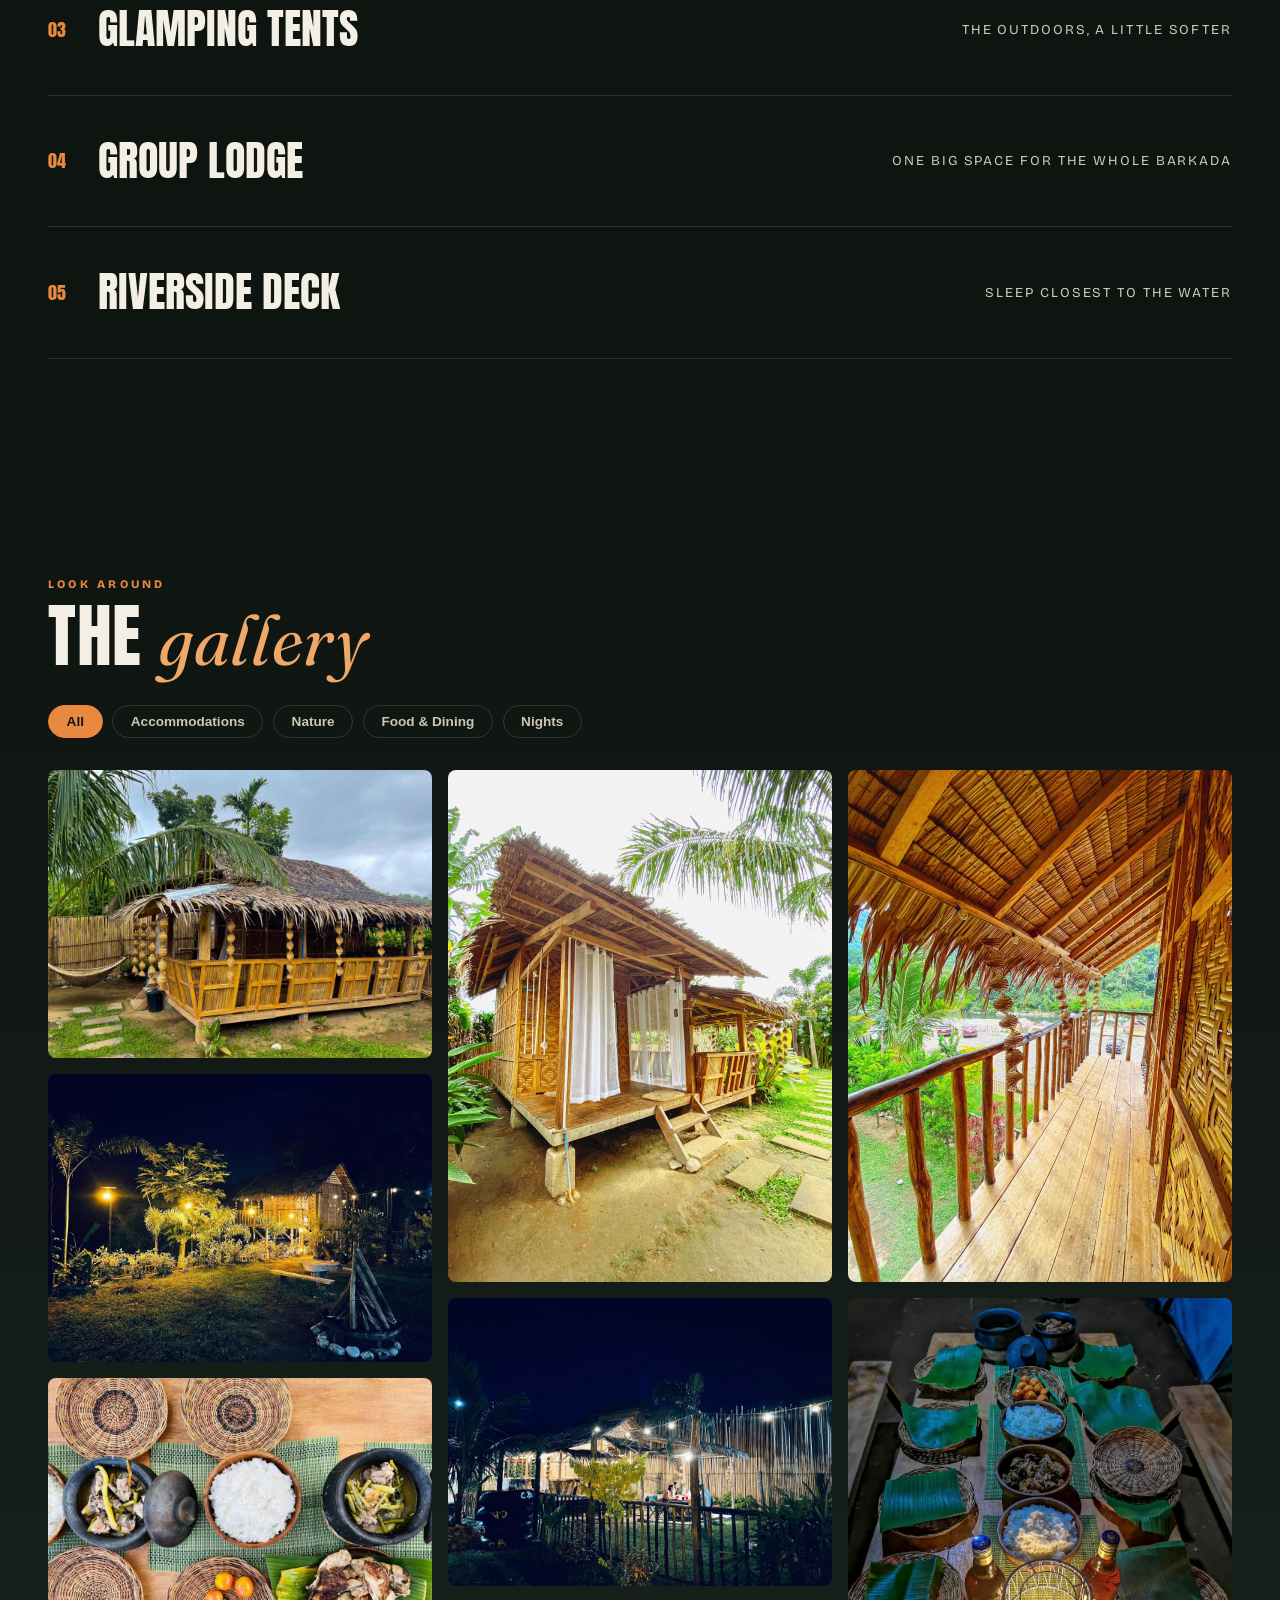
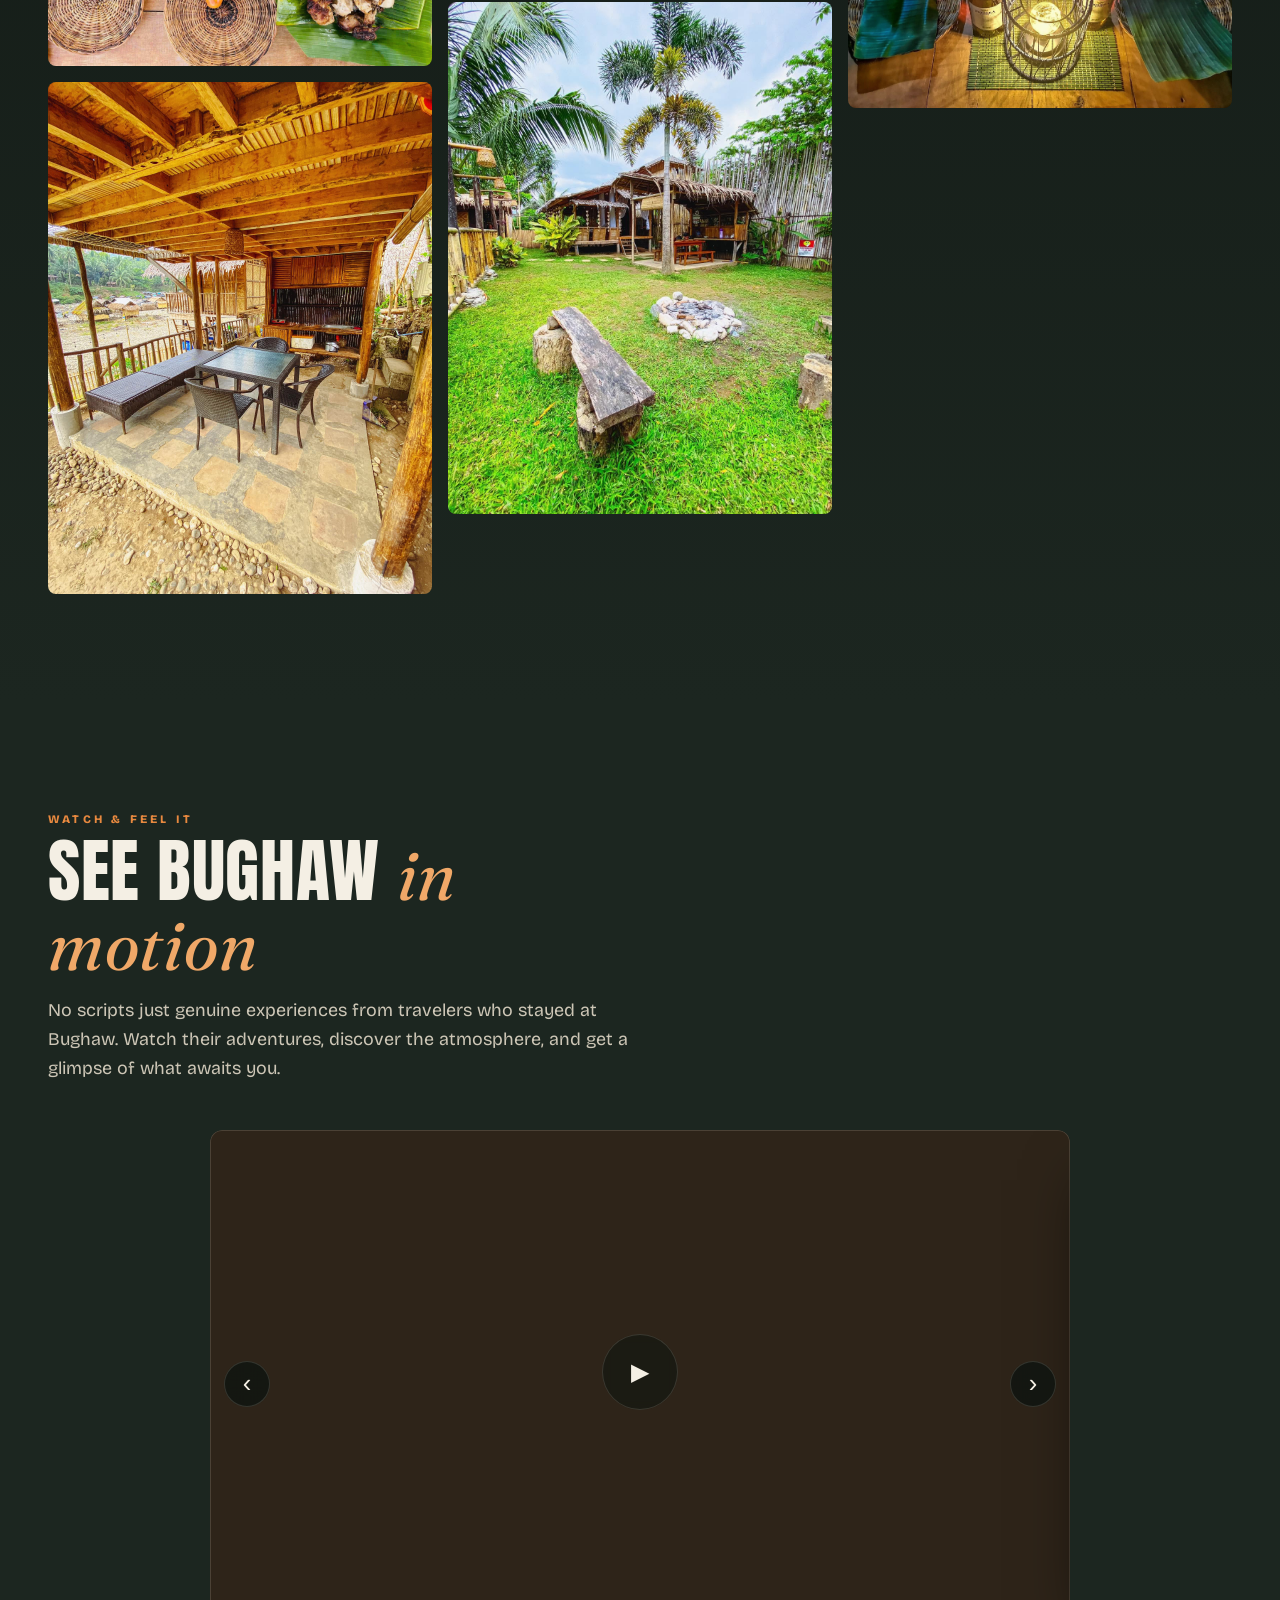
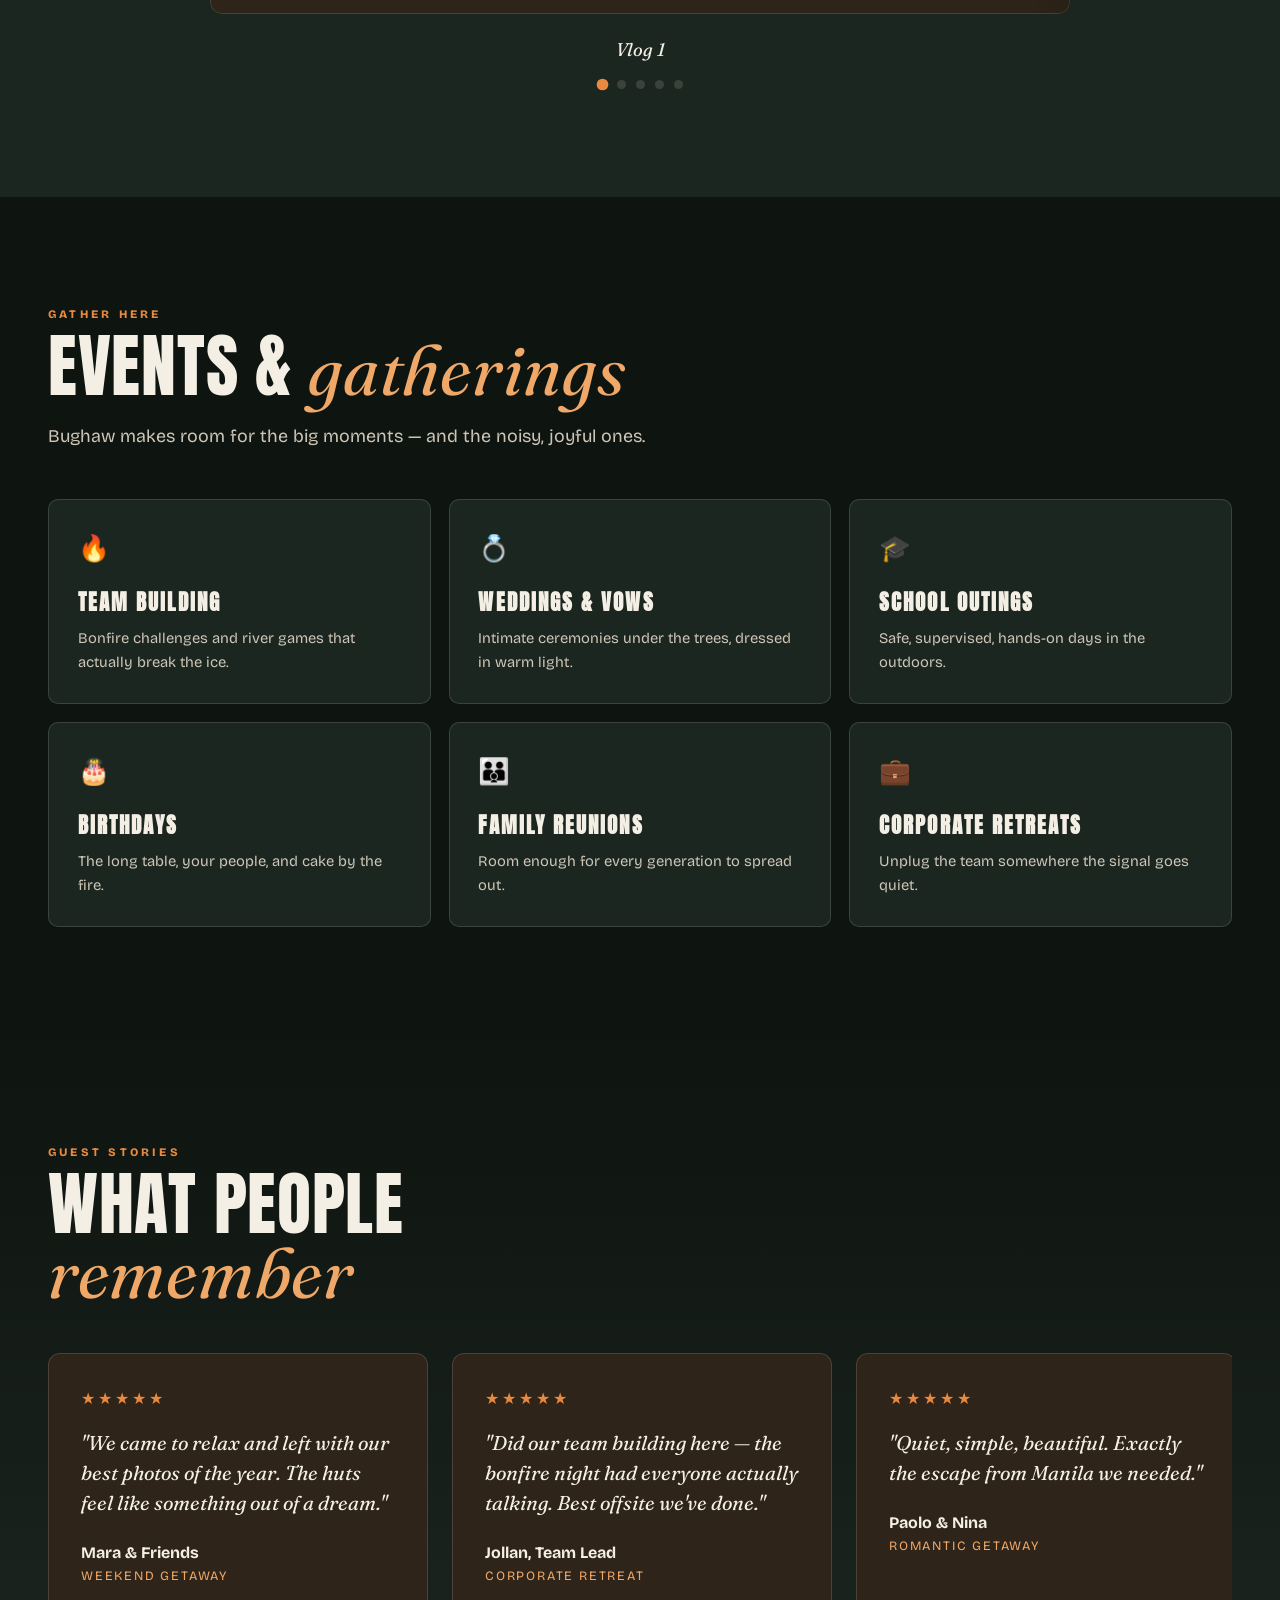
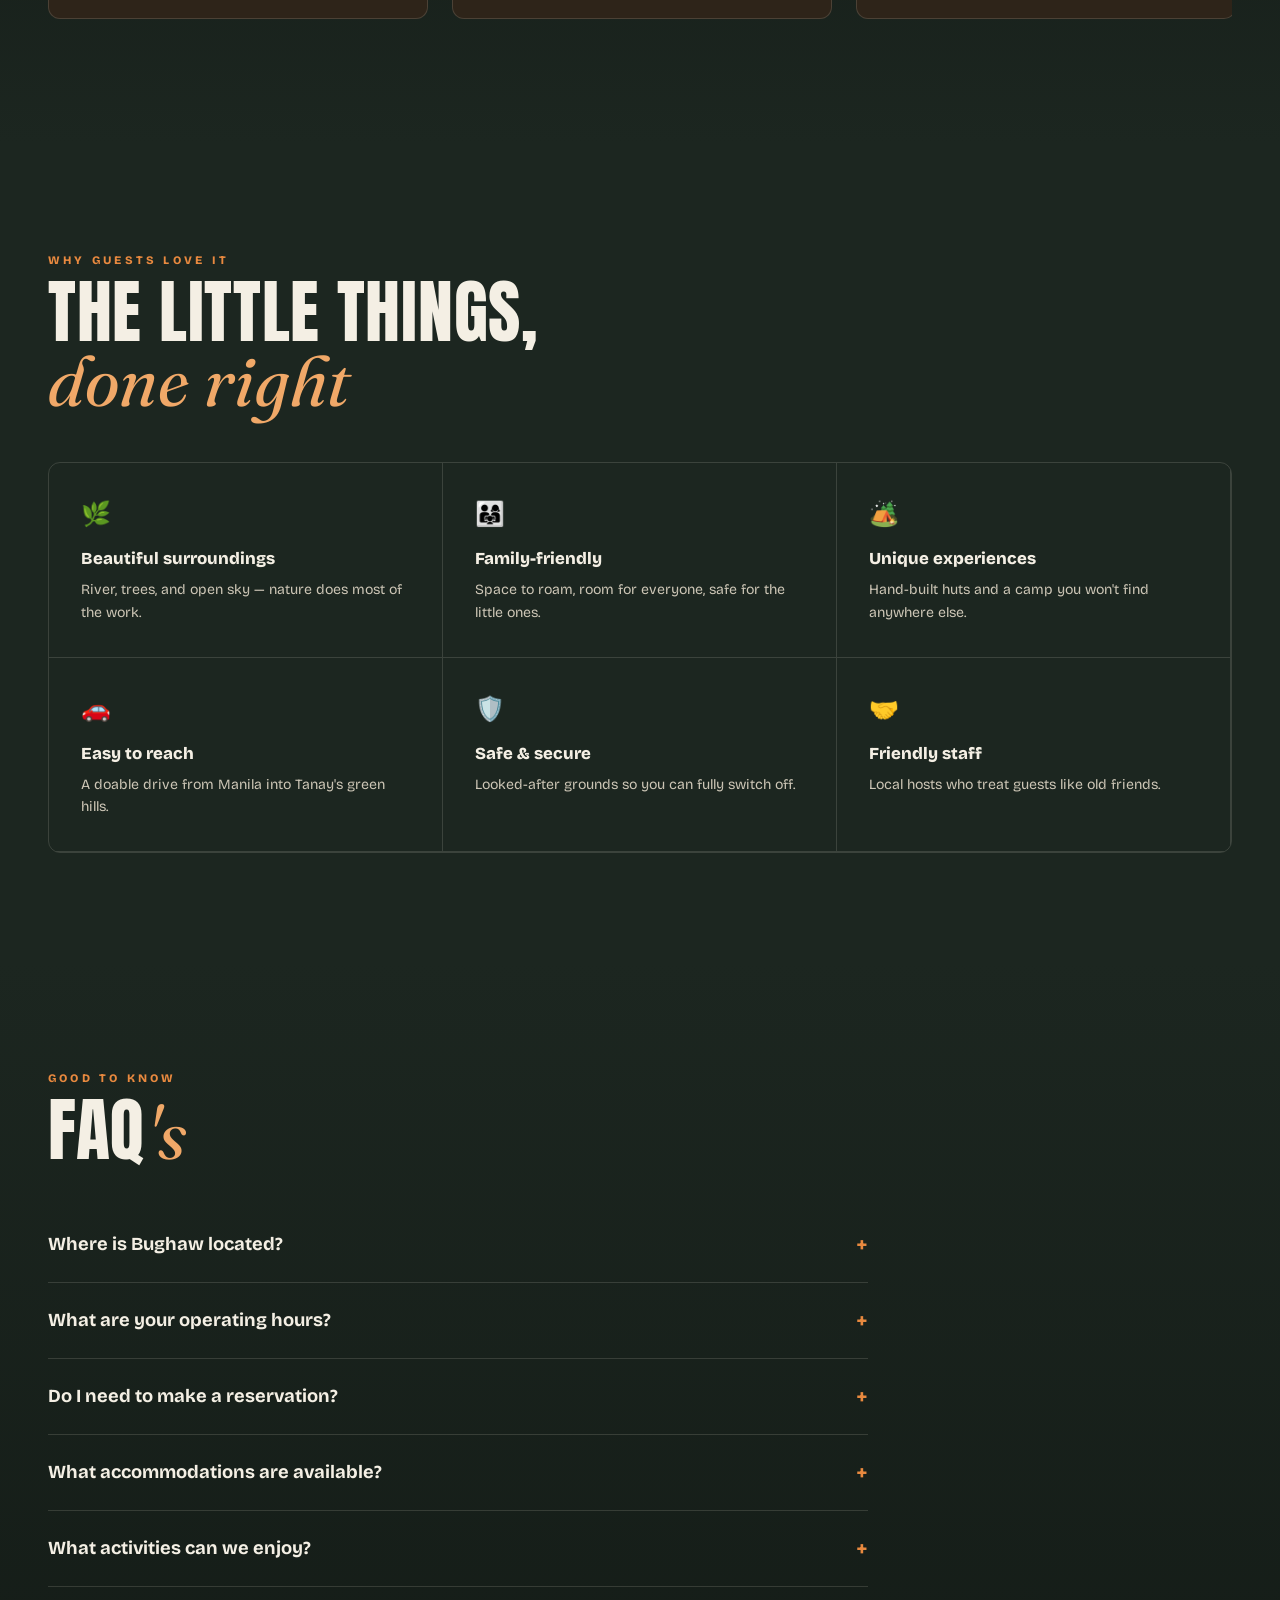
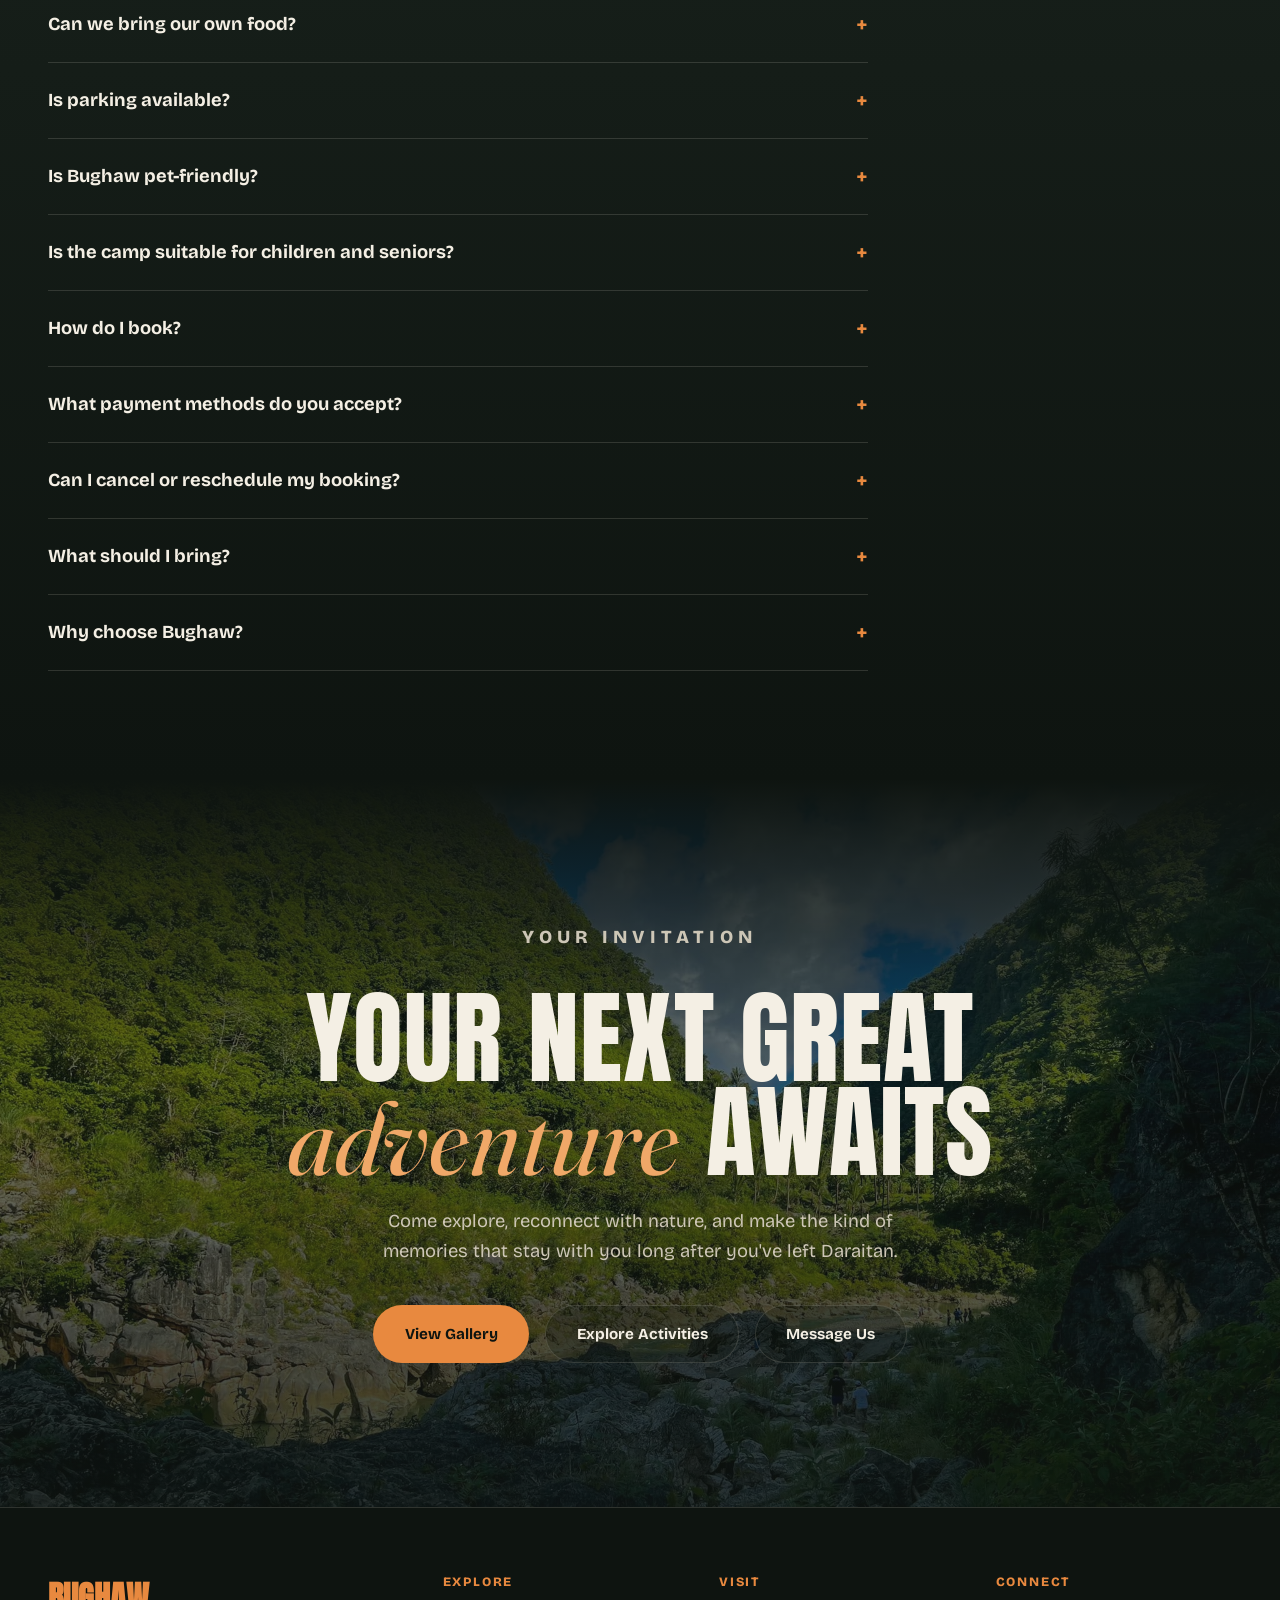
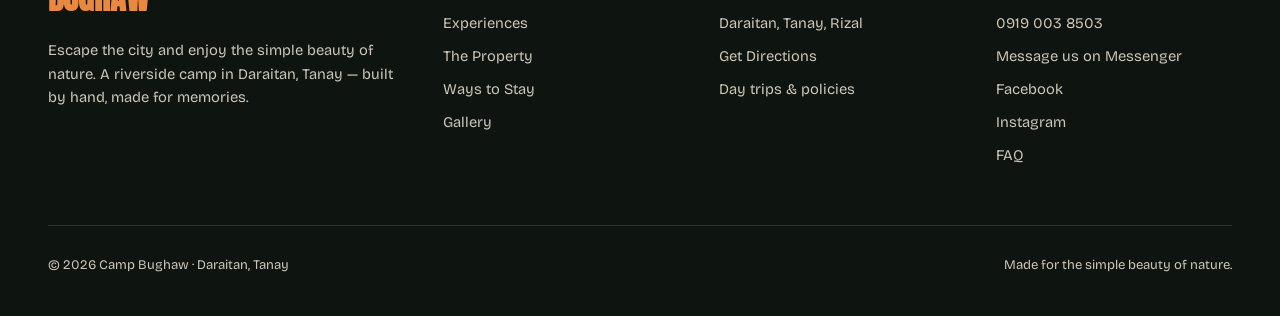
==== commit 3d1f1d3c: "changed faq section" ====
--- a/index.html
+++ b/index.html
@@ -422,42 +422,88 @@
     <div class="wrap">
       <div class="sec-head reveal">
         <p class="eyebrow">Good to know</p>
-        <h2 class="display">Before you <em>come</em></h2>
+        <h2 class="display">FAQ<em>'s</em></h2>
       </div>
       <div class="acc" id="acc">
-        <div class="q-item"><button>What activities are available?<span class="sign">+</span></button>
-          <div class="ans">
-            <p>Swimming, kayaking, bonfire nights, camping, nature trails, hiking toward Tinipak, fishing, picnics, stargazing, and plenty of room for outdoor games.</p>
-          </div>
-        </div>
-        <div class="q-item"><button>What should guests bring?<span class="sign">+</span></button>
-          <div class="ans">
-            <p>Comfortable clothes, swimwear, sandals, a flashlight, insect repellent, and anything personal you'll want for an overnight. We'll handle the rest.</p>
-          </div>
-        </div>
-        <div class="q-item"><button>Are day trips allowed?<span class="sign">+</span></button>
-          <div class="ans">
-            <p>Yes — you're welcome for the day even if you're not staying the night. Message us on Facebook to arrange your visit.</p>
-          </div>
-        </div>
-        <div class="q-item"><button>Are pets permitted?<span class="sign">+</span></button>
-          <div class="ans">
-            <p>Well-behaved pets are welcome. Just keep them leashed around other guests and let us know in advance.</p>
-          </div>
-        </div>
-        <div class="q-item"><button>Is the property family-friendly?<span class="sign">+</span></button>
-          <div class="ans">
-            <p>Absolutely. Bughaw is built for families — open space, shallow river spots, and a calm, safe environment for all ages.</p>
+        <div class="q-item"><button>Where is Bughaw located?<span class="sign">+</span></button>
+          <div class="ans">
+            <p>Dela Calzada, Daraitan, Tanay, Rizal.</p>
+          </div>
+        </div>
+        <div class="q-item"><button>What are your operating hours?<span class="sign">+</span></button>
+          <div class="ans">
+            <p>We welcome day tours and overnight guests.<br>
+            Day tours: 6:00 AM to 5:00 PM.<br>
+            Overnight: 2:00 PM to 12:00 NN.</p>
+          </div>
+        </div>
+        <div class="q-item"><button>Do I need to make a reservation?<span class="sign">+</span></button>
+          <div class="ans">
+            <p>Yes. We highly recommend booking in advance, especially on weekends and holidays, to secure your preferred date. The reservation fee is at least 50% of the rate, with the remaining 50% due on the day of booking.</p>
+          </div>
+        </div>
+        <div class="q-item"><button>What accommodations are available?<span class="sign">+</span></button>
+          <div class="ans">
+            <p>We have Nipa (Kubo) huts you can avail during your stay.<br><br>
+            <strong>Main Camp</strong><br>
+            Nipa 1 — Good for 6–8 pax<br>
+            Nipa 2 — Good for 6–8 pax<br>
+            Nipa 3 — Good for 4–6 pax<br><br>
+            <strong>Extension Camp</strong><br>
+            Nipa 1 — Good for 4–6 pax<br>
+            Nipa 2 — Good for 4–6 pax<br>
+            Nipa 3 — Good for 6–8 pax<br>
+            Nipa 4 — Good for 6–8 pax</p>
+          </div>
+        </div>
+        <div class="q-item"><button>What activities can we enjoy?<span class="sign">+</span></button>
+          <div class="ans">
+            <p>You can enjoy different activities like kayaking, swimming, hiking in Tinipak, water tubing, and bonfire.</p>
+          </div>
+        </div>
+        <div class="q-item"><button>Can we bring our own food?<span class="sign">+</span></button>
+          <div class="ans">
+            <p>Yes! You have to bring your own food to cook.</p>
           </div>
         </div>
         <div class="q-item"><button>Is parking available?<span class="sign">+</span></button>
           <div class="ans">
-            <p>Yes, there's parking on-site. Reach out ahead for larger groups so we can make room.</p>
-          </div>
-        </div>
-        <div class="q-item"><button>Are there guided activities?<span class="sign">+</span></button>
-          <div class="ans">
-            <p>Local guides are available for hikes to Tinipak and the nearby river caves. Ask us when you message to set it up.</p>
+            <p>Yes, parking is available for guests.</p>
+          </div>
+        </div>
+        <div class="q-item"><button>Is Bughaw pet-friendly?<span class="sign">+</span></button>
+          <div class="ans">
+            <p>Yes, it is a pet-friendly camp.</p>
+          </div>
+        </div>
+        <div class="q-item"><button>Is the camp suitable for children and seniors?<span class="sign">+</span></button>
+          <div class="ans">
+            <p>Yes, it is suitable for both children and seniors. Our Nipas are built from kawayan with few-step stairs for easy access.</p>
+          </div>
+        </div>
+        <div class="q-item"><button>How do I book?<span class="sign">+</span></button>
+          <div class="ans">
+            <p>Simply send us a message with your preferred date, number of guests, and your chosen Nipa. Our team will guide you through the reservation process.</p>
+          </div>
+        </div>
+        <div class="q-item"><button>What payment methods do you accept?<span class="sign">+</span></button>
+          <div class="ans">
+            <p>GCash, Maya, or bank transfer. We accept the payment methods specified by our reservations team. A reservation fee may be required to confirm your booking.</p>
+          </div>
+        </div>
+        <div class="q-item"><button>Can I cancel or reschedule my booking?<span class="sign">+</span></button>
+          <div class="ans">
+            <p>Yes, subject to our cancellation and rescheduling policy. Please contact us as early as possible if your plans change.</p>
+          </div>
+        </div>
+        <div class="q-item"><button>What should I bring?<span class="sign">+</span></button>
+          <div class="ans">
+            <p>You just have to bring your clothes, towel, and food you will cook.</p>
+          </div>
+        </div>
+        <div class="q-item"><button>Why choose Bughaw?<span class="sign">+</span></button>
+          <div class="ans">
+            <p>Because the camp is well-maintained, clean, organized, and simply beautiful. The staff are friendly and accommodating.</p>
           </div>
         </div>
       </div>
--- a/styles.css
+++ b/styles.css
@@ -117,7 +117,7 @@
 }
 
 .brand-logo {
-  height: 72px;
+  height: 78px;
   width: auto;
   object-fit: contain;
   display: block;
@@ -126,12 +126,13 @@
 
 .brand-text {
   font-family: "Anton";
-  font-size: 2.3rem;
+  font-size: 2.5rem;
   letter-spacing: .03em;
   text-transform: uppercase;
   line-height: 1;
   color: var(--bone);
   transform: translateY(18px);
+  margin-left: -0.15em;
 }
 
 .navlinks {
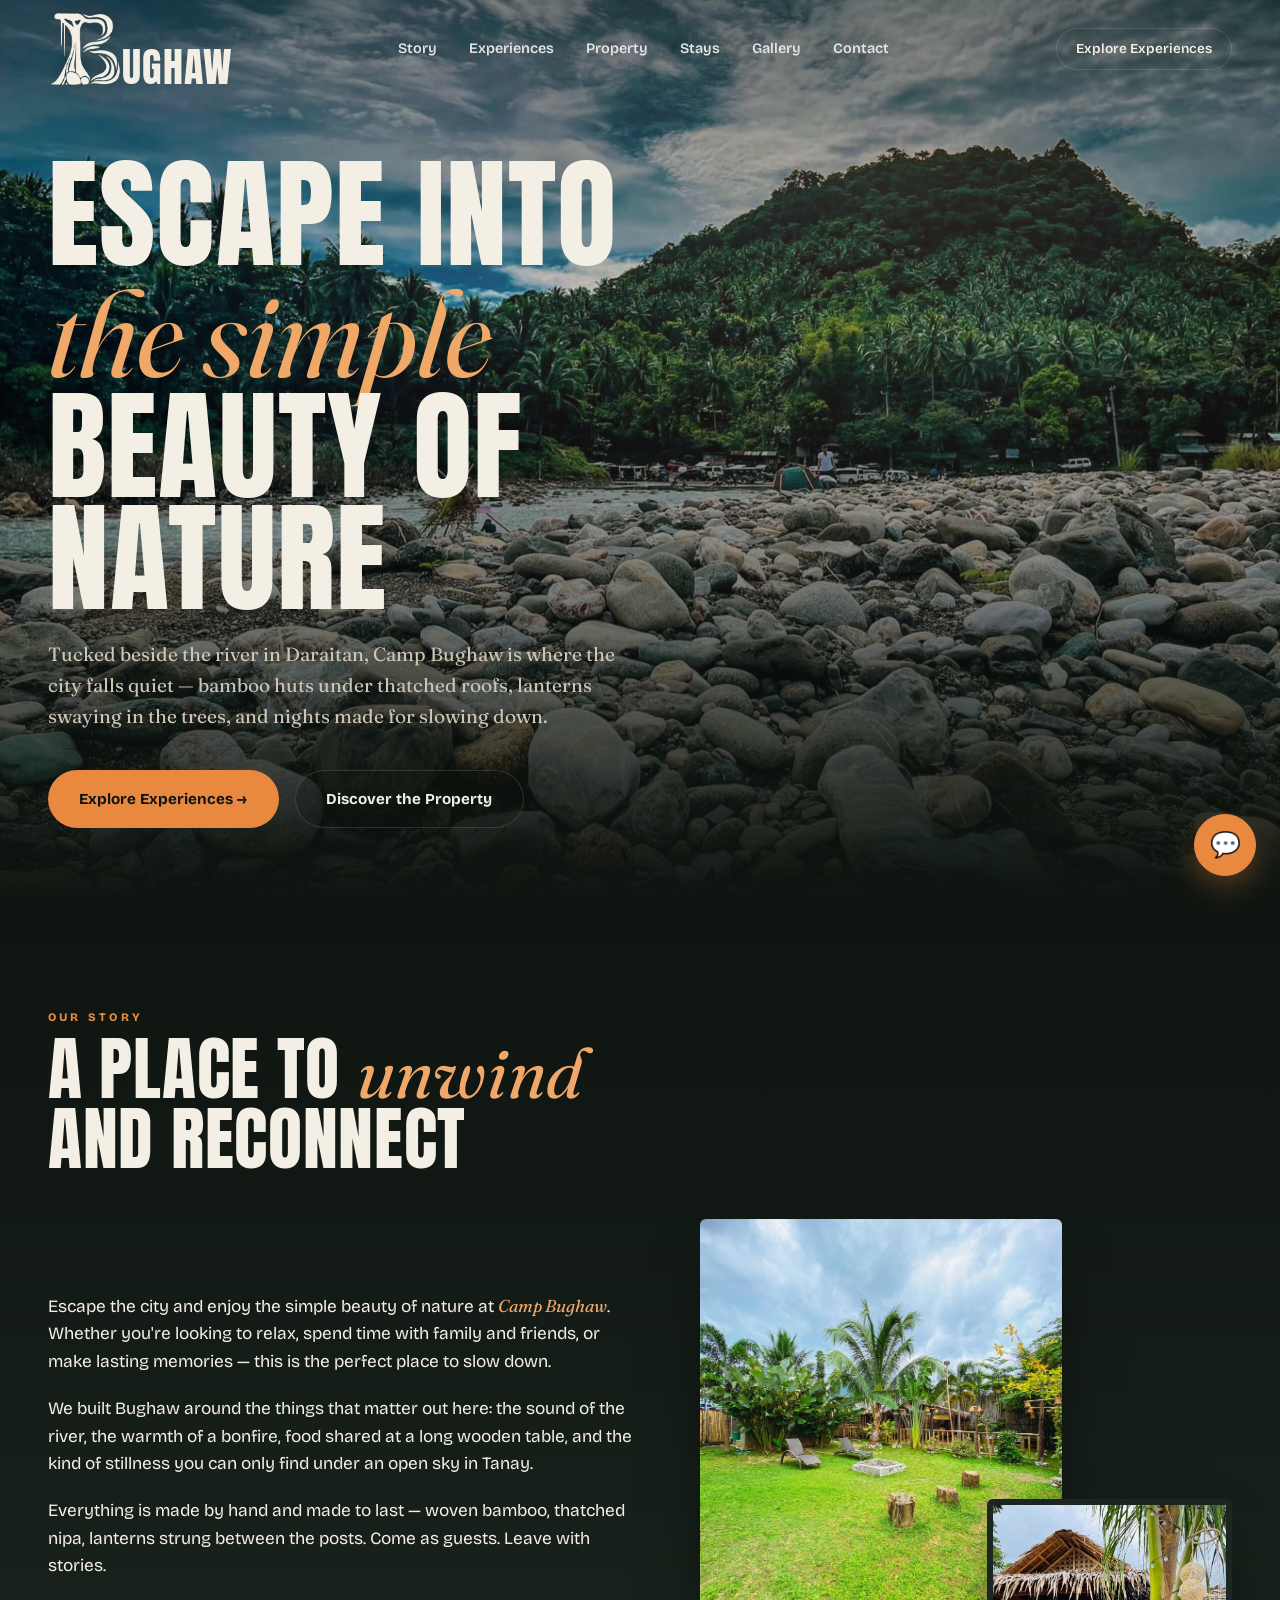
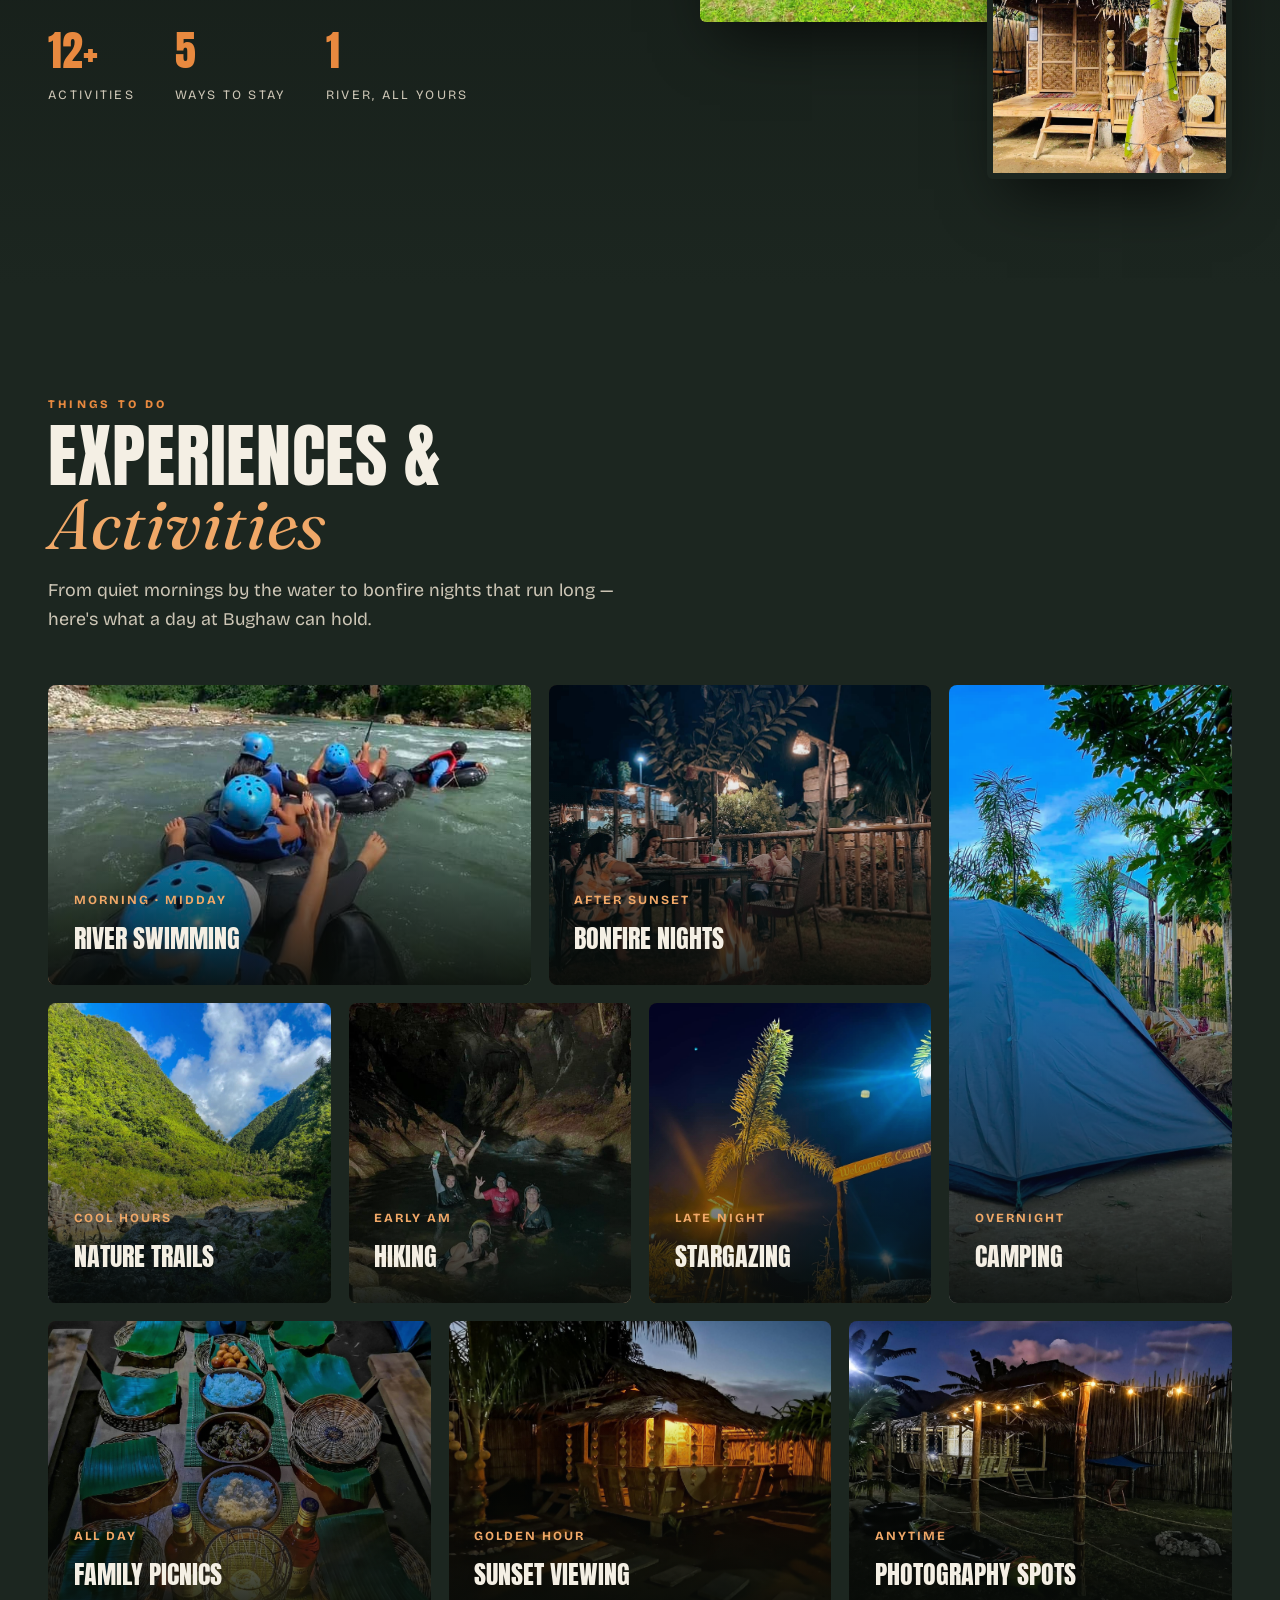
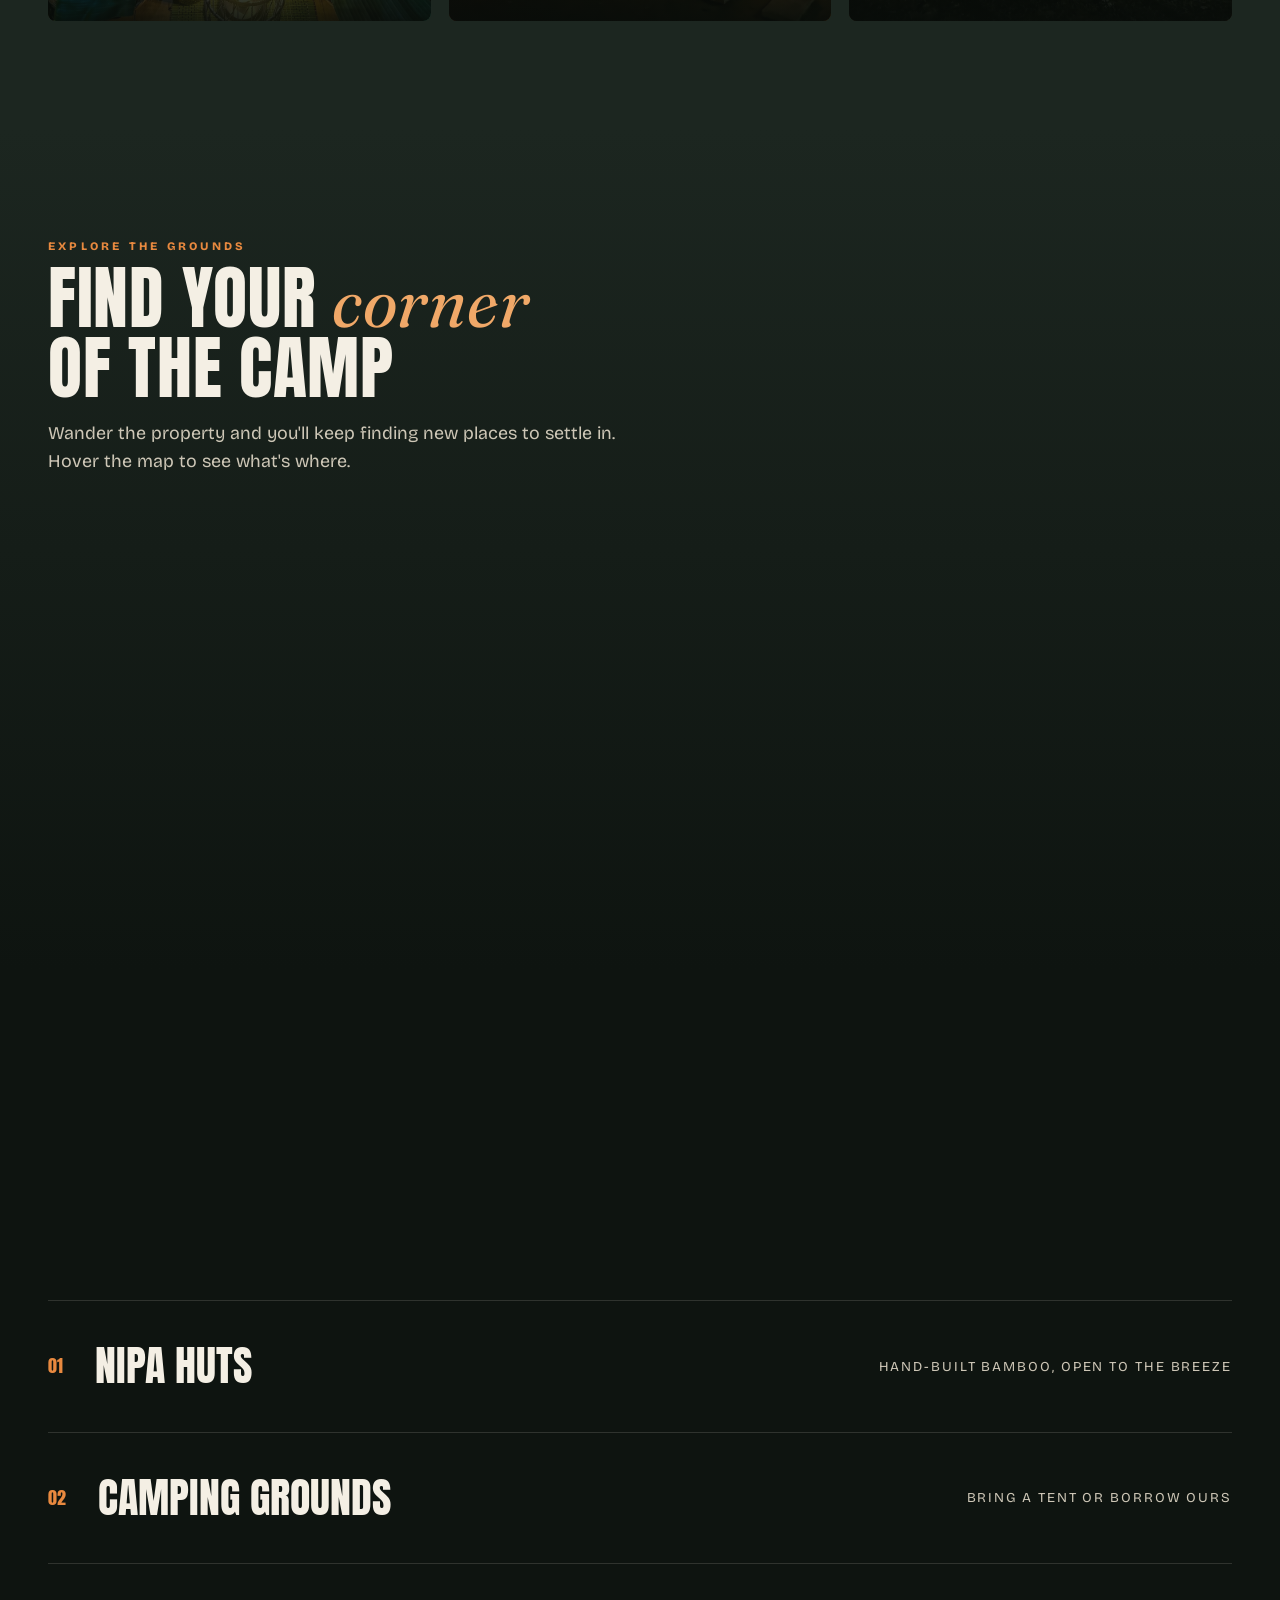
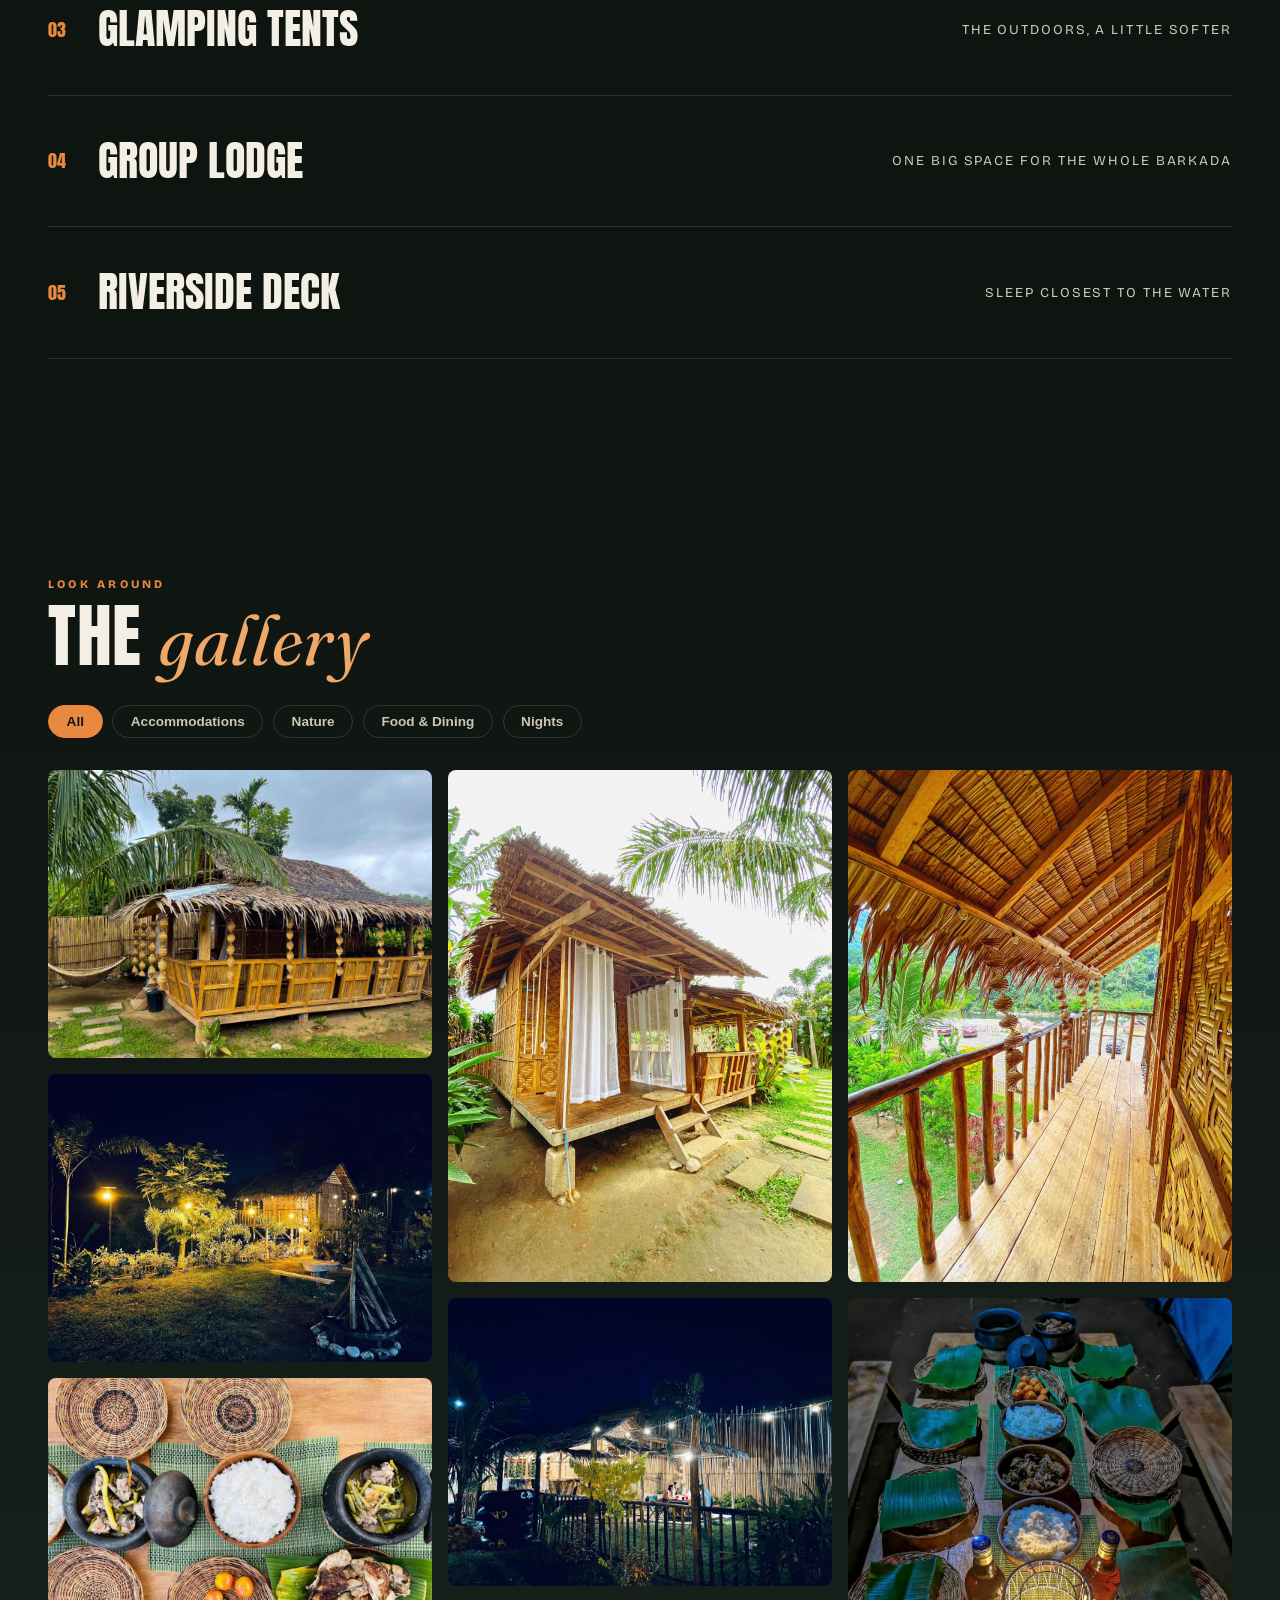
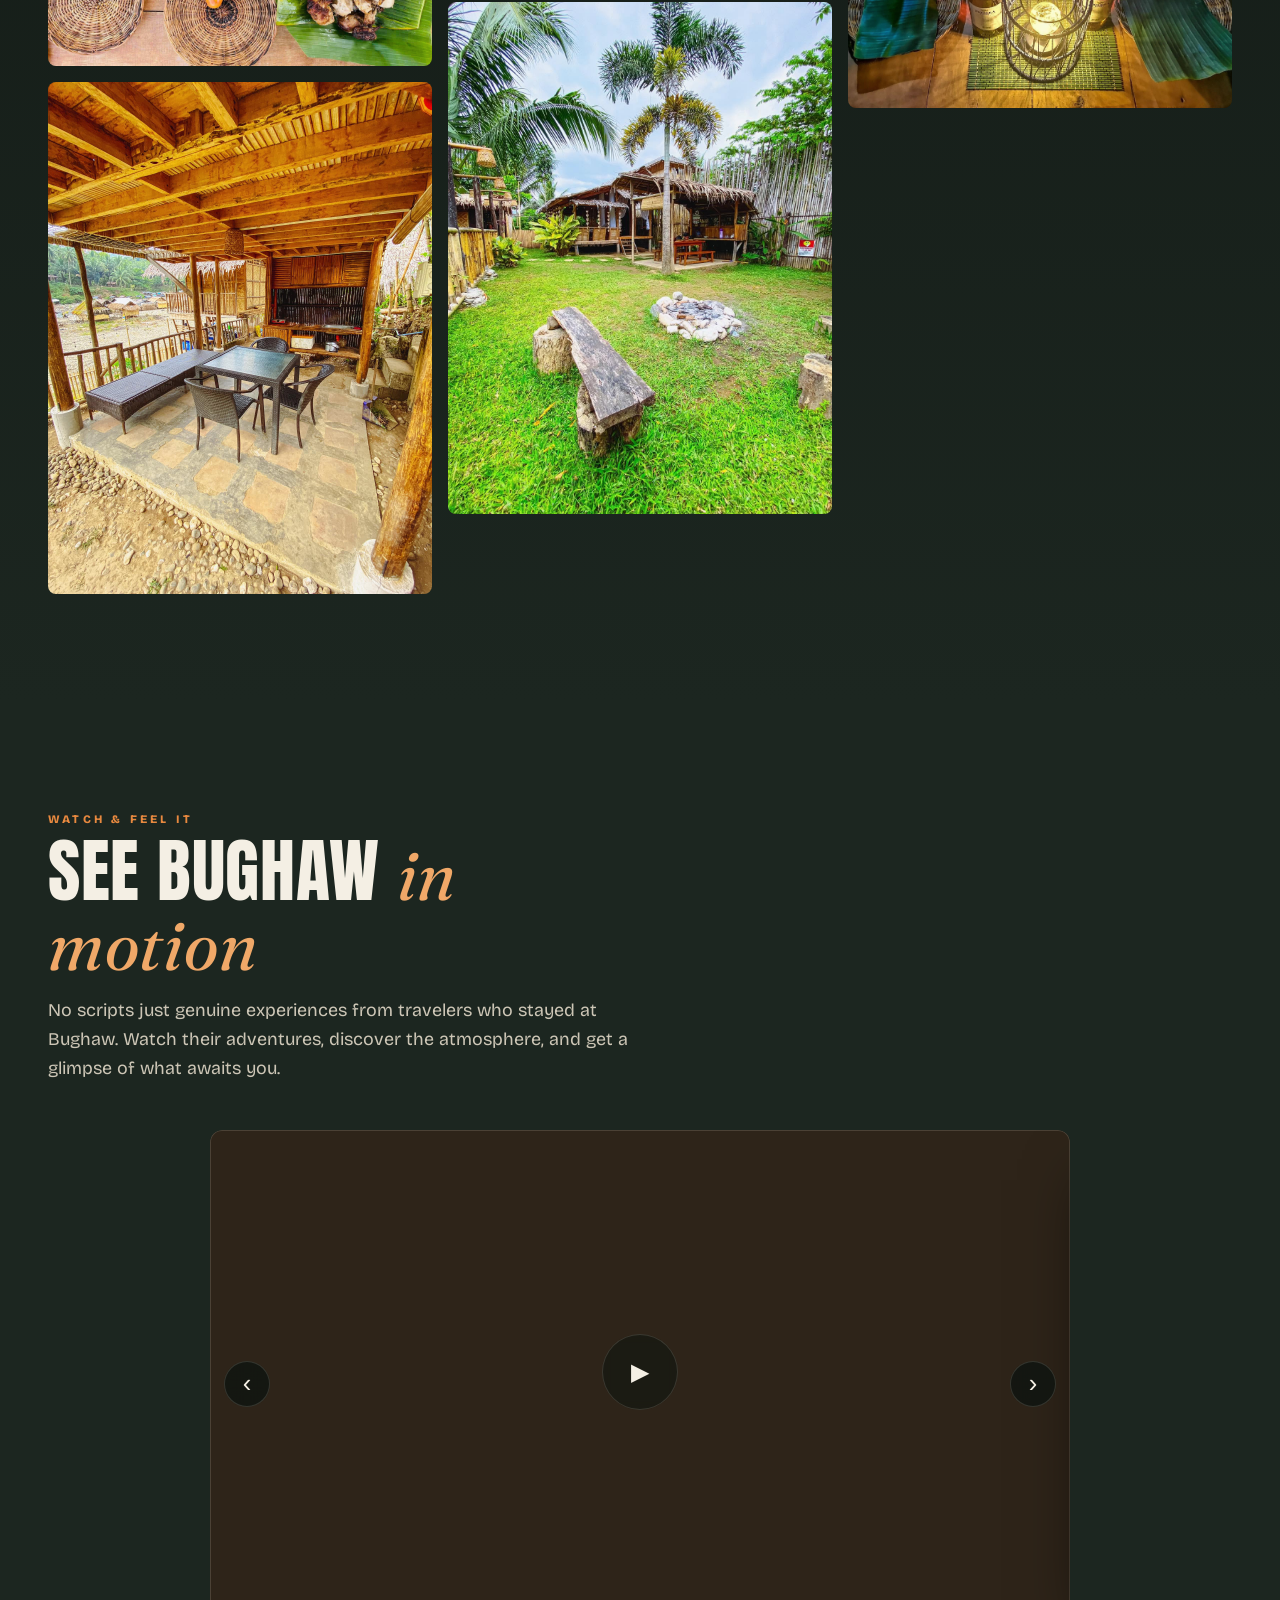
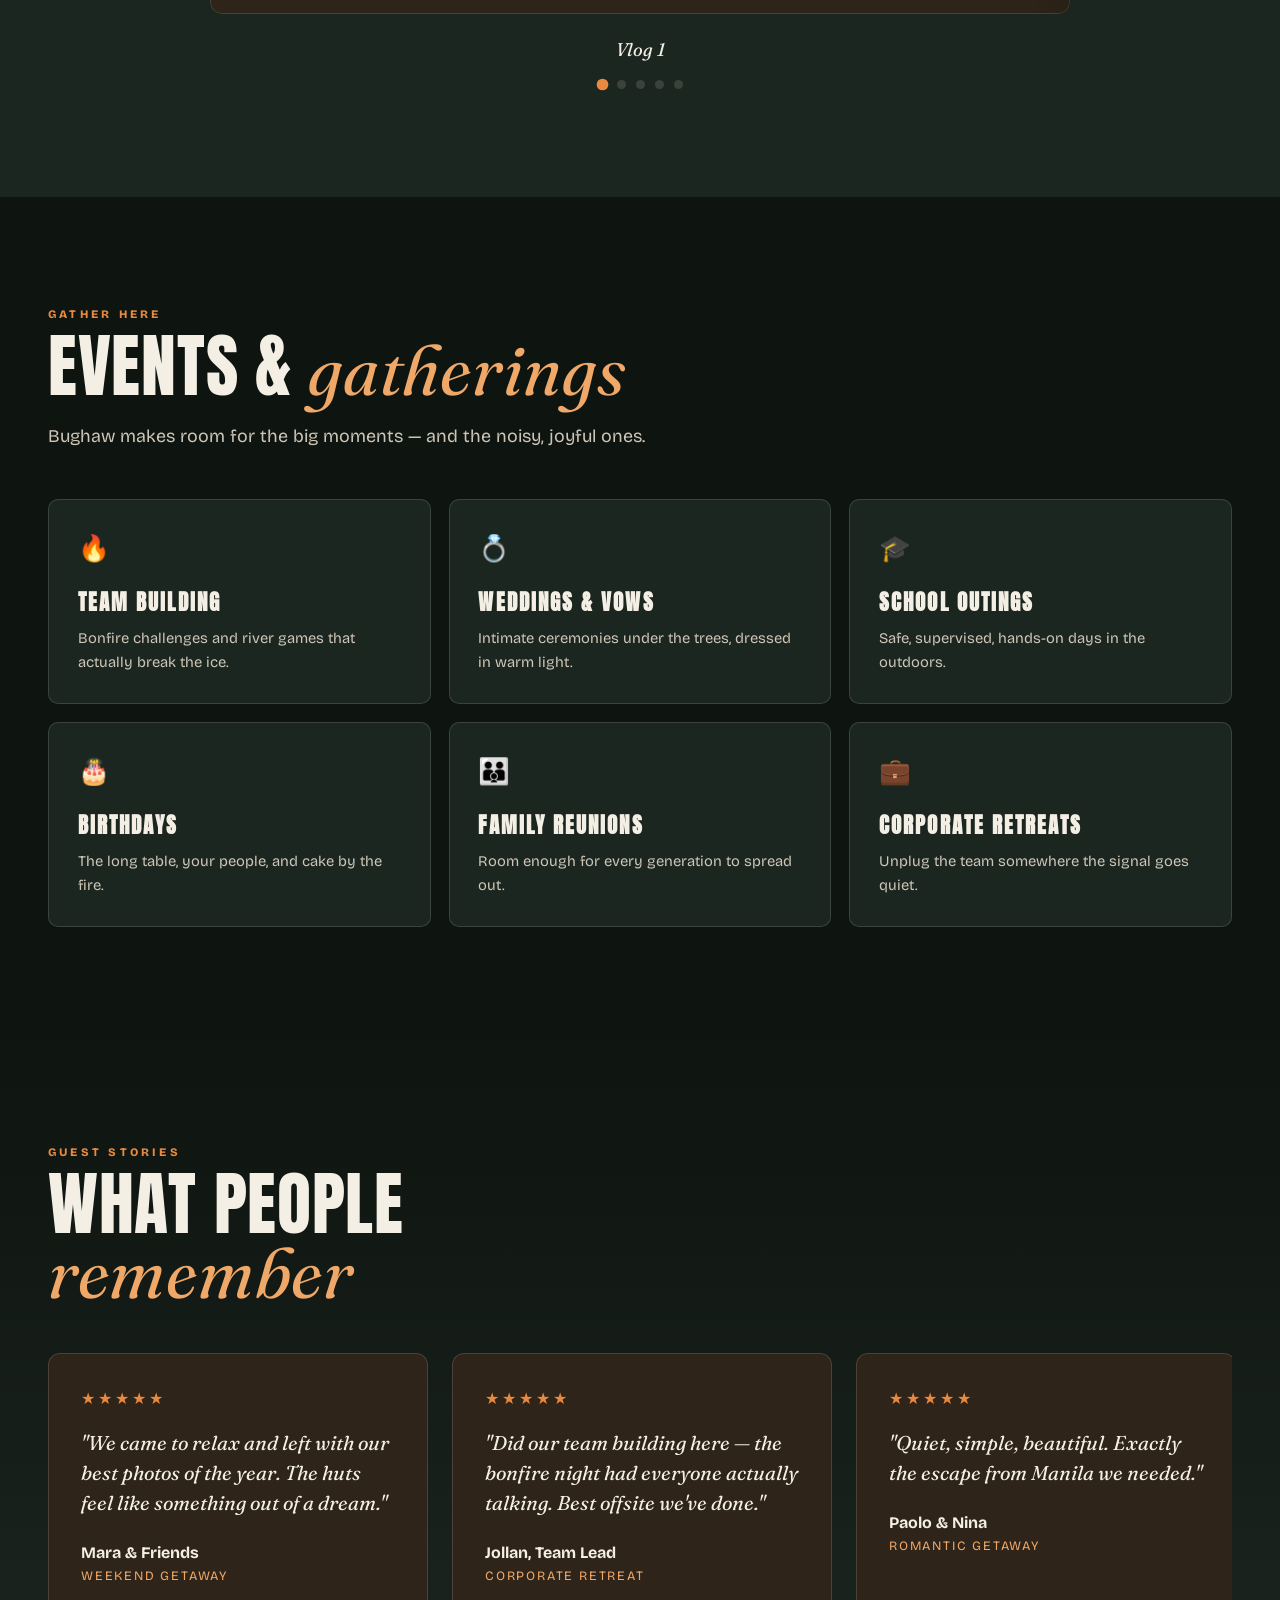
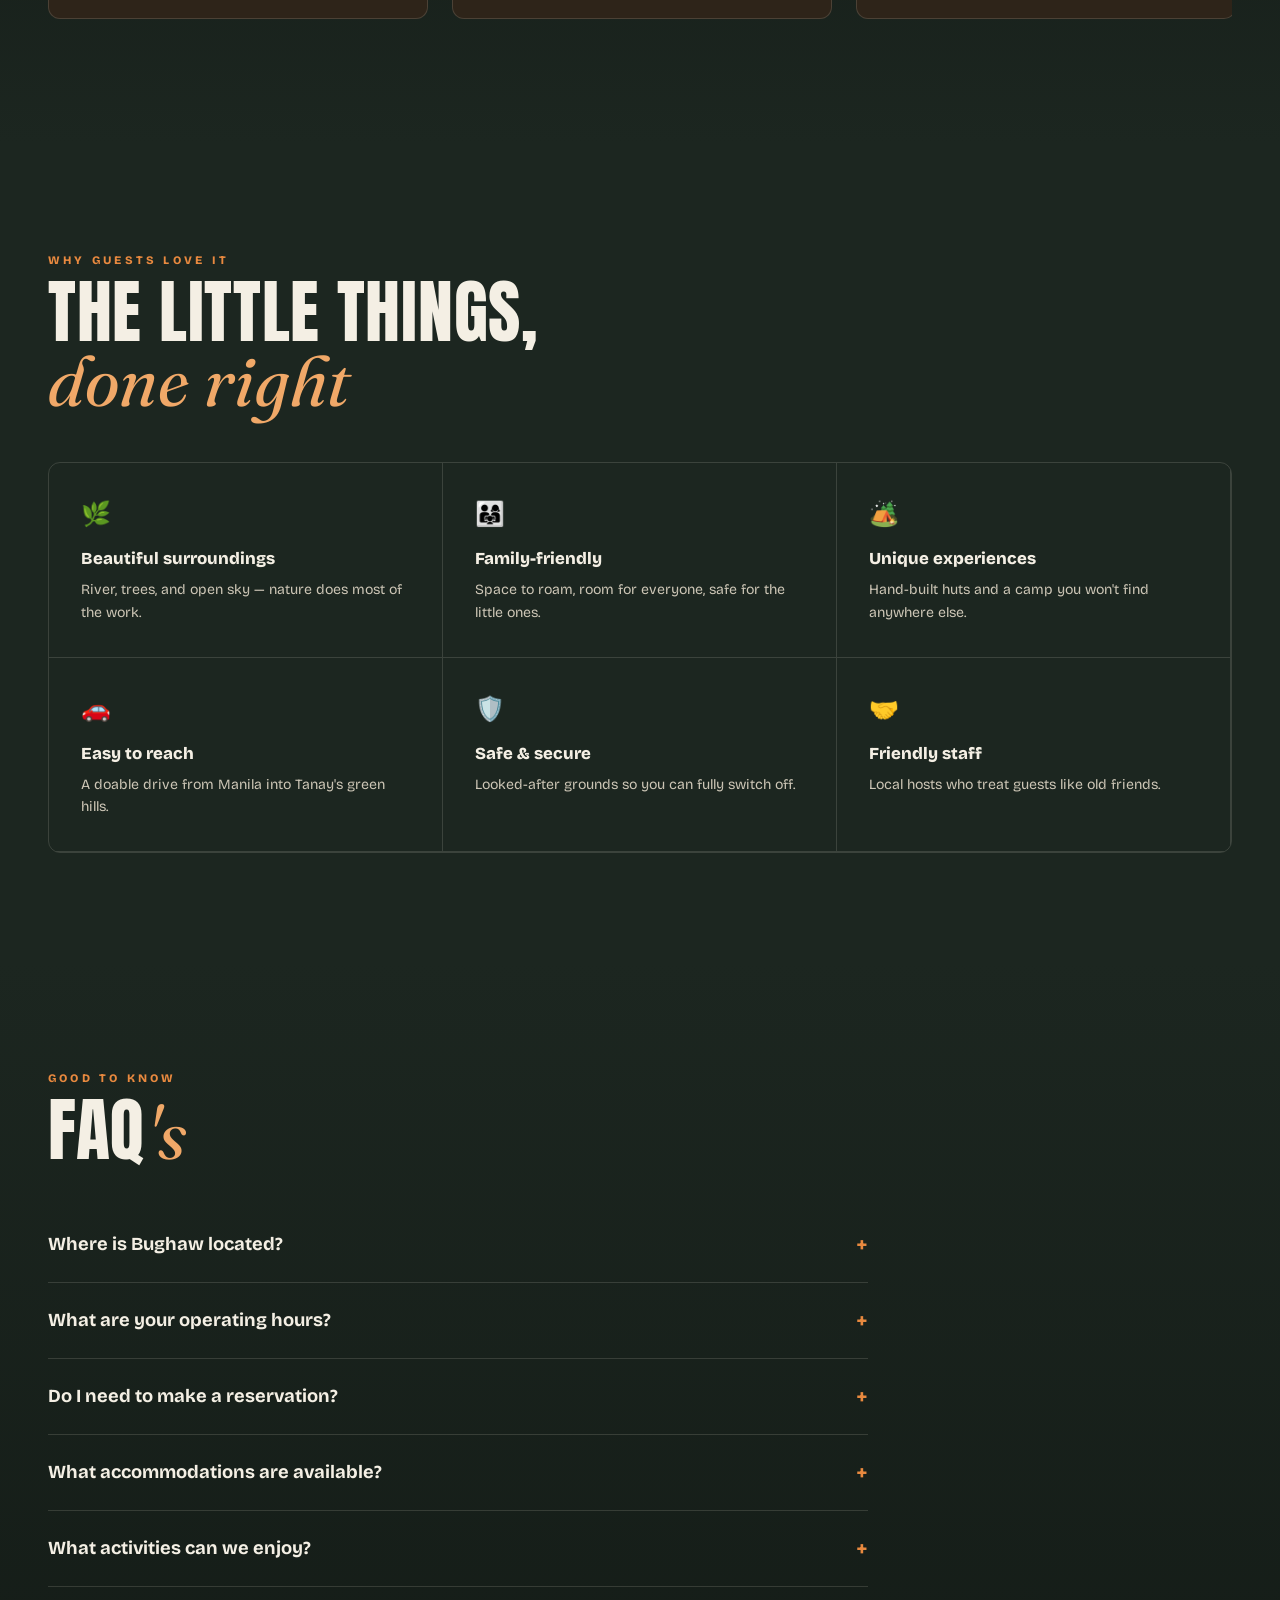
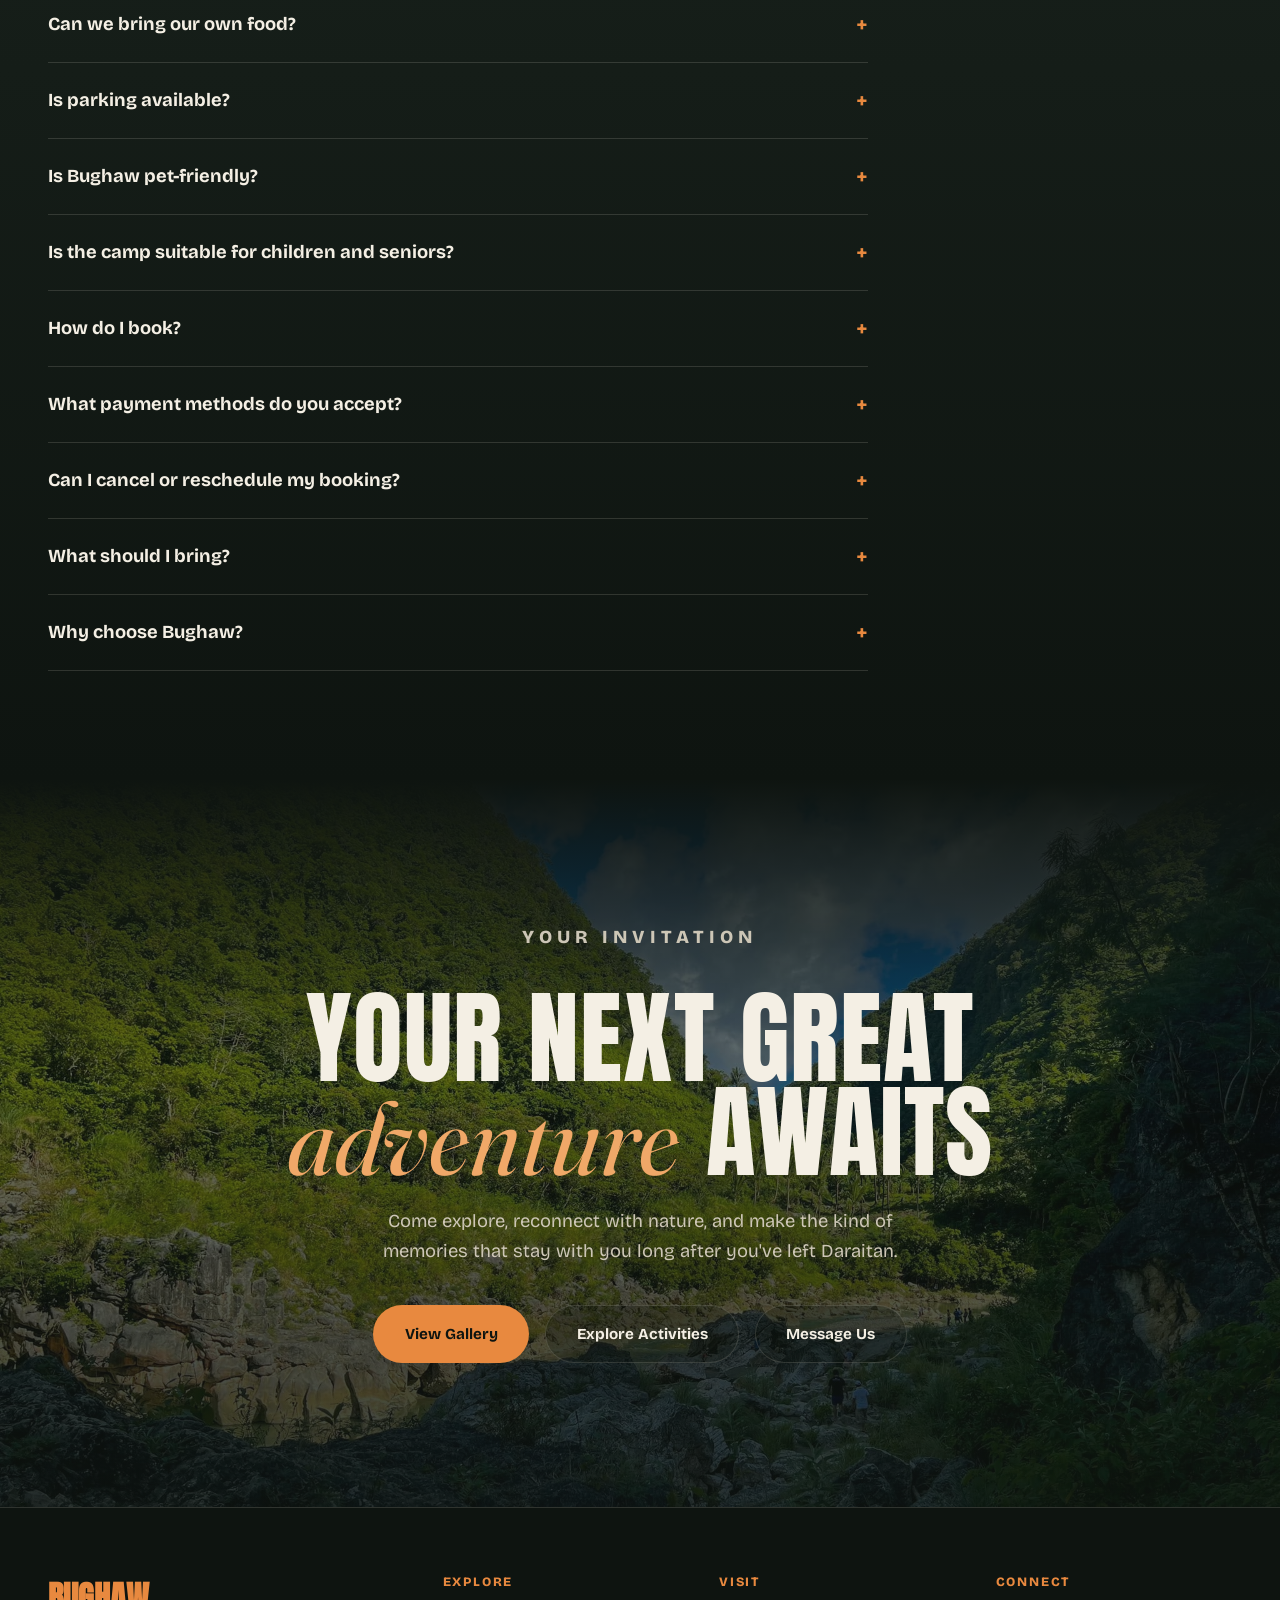
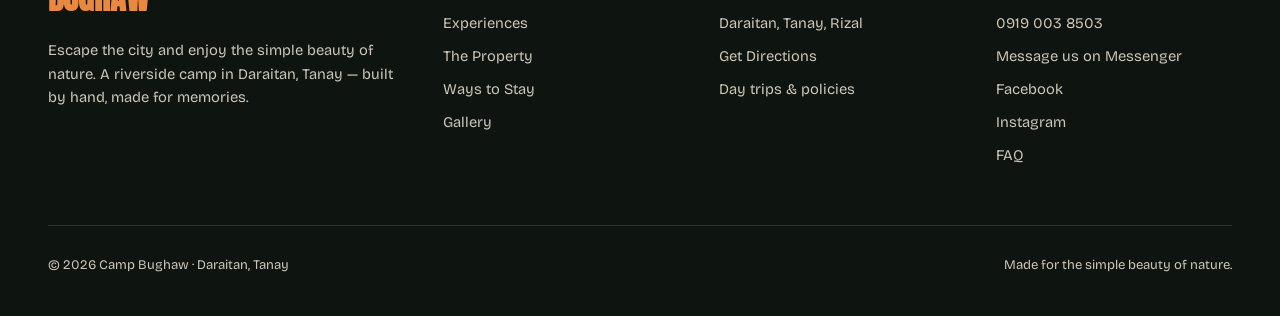
==== commit a740aeeb: "added a chat-bot to answer faq, and go directly to messenger" ====
--- a/index.html
+++ b/index.html
@@ -557,6 +557,32 @@
       </div>
     </div>
   </footer>
+
+  <!-- ================= CHAT WIDGET ================= -->
+  <div class="cw" id="cw" aria-live="polite">
+    <div class="cw-panel" id="cwPanel" role="dialog" aria-label="Camp Bughaw help">
+      <div class="cw-head">
+        <div class="cw-head-l">
+          <img src="images/logo2.png" alt="">
+          <div>
+            <div class="cw-name">Ask Bughaw</div>
+            <div class="cw-status">Usually replies instantly</div>
+          </div>
+        </div>
+        <button class="cw-close" id="cwClose" aria-label="Close chat">×</button>
+      </div>
+      <div class="cw-body" id="cwBody"></div>
+      <div class="cw-input">
+        <input id="cwText" type="text" placeholder="Ask about hours, booking, activities…" autocomplete="off">
+        <button id="cwSend" aria-label="Send">→</button>
+      </div>
+    </div>
+    <button class="cw-fab" id="cwFab" aria-label="Open chat">
+      <span class="cw-fab-open">💬</span>
+      <span class="cw-fab-close">×</span>
+    </button>
+  </div>
+
   <script src="script.js"></script>
 </body>
 
--- a/styles.css
+++ b/styles.css
@@ -1372,4 +1372,196 @@
   .locate {
     grid-template-columns: 1fr;
   }
+}
+
+/* ================= CHAT WIDGET ================= */
+.cw {
+  position: fixed;
+  right: 24px;
+  bottom: 24px;
+  z-index: 200;
+  font-family: "Bricolage Grotesque", sans-serif;
+}
+
+.cw-fab {
+  width: 62px;
+  height: 62px;
+  border-radius: 50%;
+  border: 1px solid var(--ember);
+  background: var(--ember);
+  color: var(--night);
+  cursor: pointer;
+  box-shadow: 0 14px 34px -8px rgba(232, 137, 63, .5);
+  position: relative;
+  display: grid;
+  place-items: center;
+  transition: transform .3s, background .3s;
+  margin-left: auto;
+}
+.cw-fab:hover { transform: translateY(-3px) scale(1.04); }
+.cw-fab span {
+  position: absolute;
+  font-size: 1.55rem;
+  line-height: 1;
+  transition: opacity .25s, transform .25s;
+}
+.cw-fab-close { opacity: 0; transform: rotate(-90deg); font-size: 2rem; }
+.cw.open .cw-fab-open { opacity: 0; transform: rotate(90deg); }
+.cw.open .cw-fab-close { opacity: 1; transform: rotate(0); }
+
+.cw-panel {
+  position: absolute;
+  right: 0;
+  bottom: 78px;
+  width: min(380px, calc(100vw - 32px));
+  height: min(600px, calc(100vh - 130px));
+  background: var(--moss);
+  border: 1px solid var(--line);
+  border-radius: 16px;
+  overflow: hidden;
+  display: flex;
+  flex-direction: column;
+  box-shadow: 0 40px 80px -24px rgba(0, 0, 0, .8);
+  transform: translateY(16px) scale(.96);
+  opacity: 0;
+  pointer-events: none;
+  transition: transform .35s cubic-bezier(.2,.7,.2,1), opacity .35s;
+}
+.cw.open .cw-panel { transform: none; opacity: 1; pointer-events: auto; }
+
+.cw-head {
+  display: flex;
+  align-items: center;
+  justify-content: space-between;
+  padding: 1rem 1.1rem;
+  background: var(--night);
+  border-bottom: 1px solid var(--line);
+}
+.cw-head-l { display: flex; align-items: center; gap: .7rem; }
+.cw-head-l img { height: 40px; width: auto; }
+.cw-name {
+  font-family: "Anton", sans-serif;
+  text-transform: uppercase;
+  letter-spacing: .04em;
+  font-size: 1.05rem;
+}
+.cw-status { font-size: .74rem; color: var(--leaf); }
+.cw-close {
+  background: none; border: 0; color: var(--bone-dim);
+  font-size: 1.6rem; line-height: 1; cursor: pointer; padding: 0 .2rem;
+  transition: color .3s;
+}
+.cw-close:hover { color: var(--bone); }
+
+.cw-body {
+  flex: 1;
+  overflow-y: auto;
+  padding: 1.1rem;
+  display: flex;
+  flex-direction: column;
+  gap: .8rem;
+  scrollbar-width: thin;
+  scrollbar-color: var(--line) transparent;
+}
+.cw-body::-webkit-scrollbar { width: 6px; }
+.cw-body::-webkit-scrollbar-track { background: transparent; }
+.cw-body::-webkit-scrollbar-thumb {
+  background: var(--line);
+  border-radius: 100px;
+}
+.cw-body::-webkit-scrollbar-thumb:hover { background: var(--bone-dim); }
+.cw-msg {
+  max-width: 84%;
+  padding: .7rem .9rem;
+  border-radius: 14px;
+  font-size: .92rem;
+  line-height: 1.45;
+  animation: cwIn .35s cubic-bezier(.2,.7,.2,1);
+}
+@keyframes cwIn { from { opacity: 0; transform: translateY(8px); } }
+.cw-msg.bot {
+  align-self: flex-start;
+  background: var(--bark);
+  border: 1px solid var(--line);
+  border-bottom-left-radius: 4px;
+  color: var(--bone);
+}
+.cw-msg.user {
+  align-self: flex-end;
+  background: var(--ember);
+  color: var(--night);
+  border-bottom-right-radius: 4px;
+  font-weight: 600;
+}
+.cw-msg a { color: var(--ember-soft); font-weight: 700; text-decoration: underline; }
+.cw-msg.user a { color: var(--night); }
+
+.cw-chips {
+  display: flex;
+  gap: .5rem;
+  flex-wrap: wrap;
+  margin-top: -.2rem;
+}
+.cw-chips button {
+  flex: 0 0 auto;
+  border: 1px solid var(--line);
+  background: none;
+  color: var(--bone-dim);
+  padding: .4rem .8rem;
+  border-radius: 100px;
+  font-size: .78rem;
+  font-weight: 600;
+  cursor: pointer;
+  white-space: nowrap;
+  transition: .3s;
+}
+.cw-chips button:hover {
+  background: var(--ember); border-color: var(--ember); color: var(--night);
+}
+
+.cw-input {
+  display: flex;
+  gap: .5rem;
+  padding: .8rem 1rem 1rem;
+  border-top: 1px solid var(--line);
+}
+.cw-input input {
+  flex: 1;
+  background: var(--night);
+  border: 1px solid var(--line);
+  border-radius: 100px;
+  color: var(--bone);
+  padding: .7rem 1rem;
+  font-family: inherit;
+  font-size: .9rem;
+  outline: none;
+  transition: border-color .3s;
+}
+.cw-input input:focus { border-color: var(--ember); }
+.cw-input button {
+  flex: 0 0 auto;
+  width: 42px;
+  border: 0;
+  border-radius: 50%;
+  background: var(--ember);
+  color: var(--night);
+  font-size: 1.15rem;
+  cursor: pointer;
+  transition: background .3s, transform .3s;
+}
+.cw-input button:hover { background: var(--ember-soft); transform: scale(1.05); }
+
+.cw-typing { display: flex; gap: 4px; padding: .3rem 0; }
+.cw-typing span {
+  width: 7px; height: 7px; border-radius: 50%;
+  background: var(--bone-dim);
+  animation: cwBlink 1.2s infinite both;
+}
+.cw-typing span:nth-child(2) { animation-delay: .2s; }
+.cw-typing span:nth-child(3) { animation-delay: .4s; }
+@keyframes cwBlink { 0%,80%,100% { opacity: .3; } 40% { opacity: 1; } }
+
+@media (max-width: 560px) {
+  .cw { right: 16px; bottom: 16px; }
+  .cw-panel { bottom: 74px; height: min(70vh, calc(100vh - 110px)); }
 }
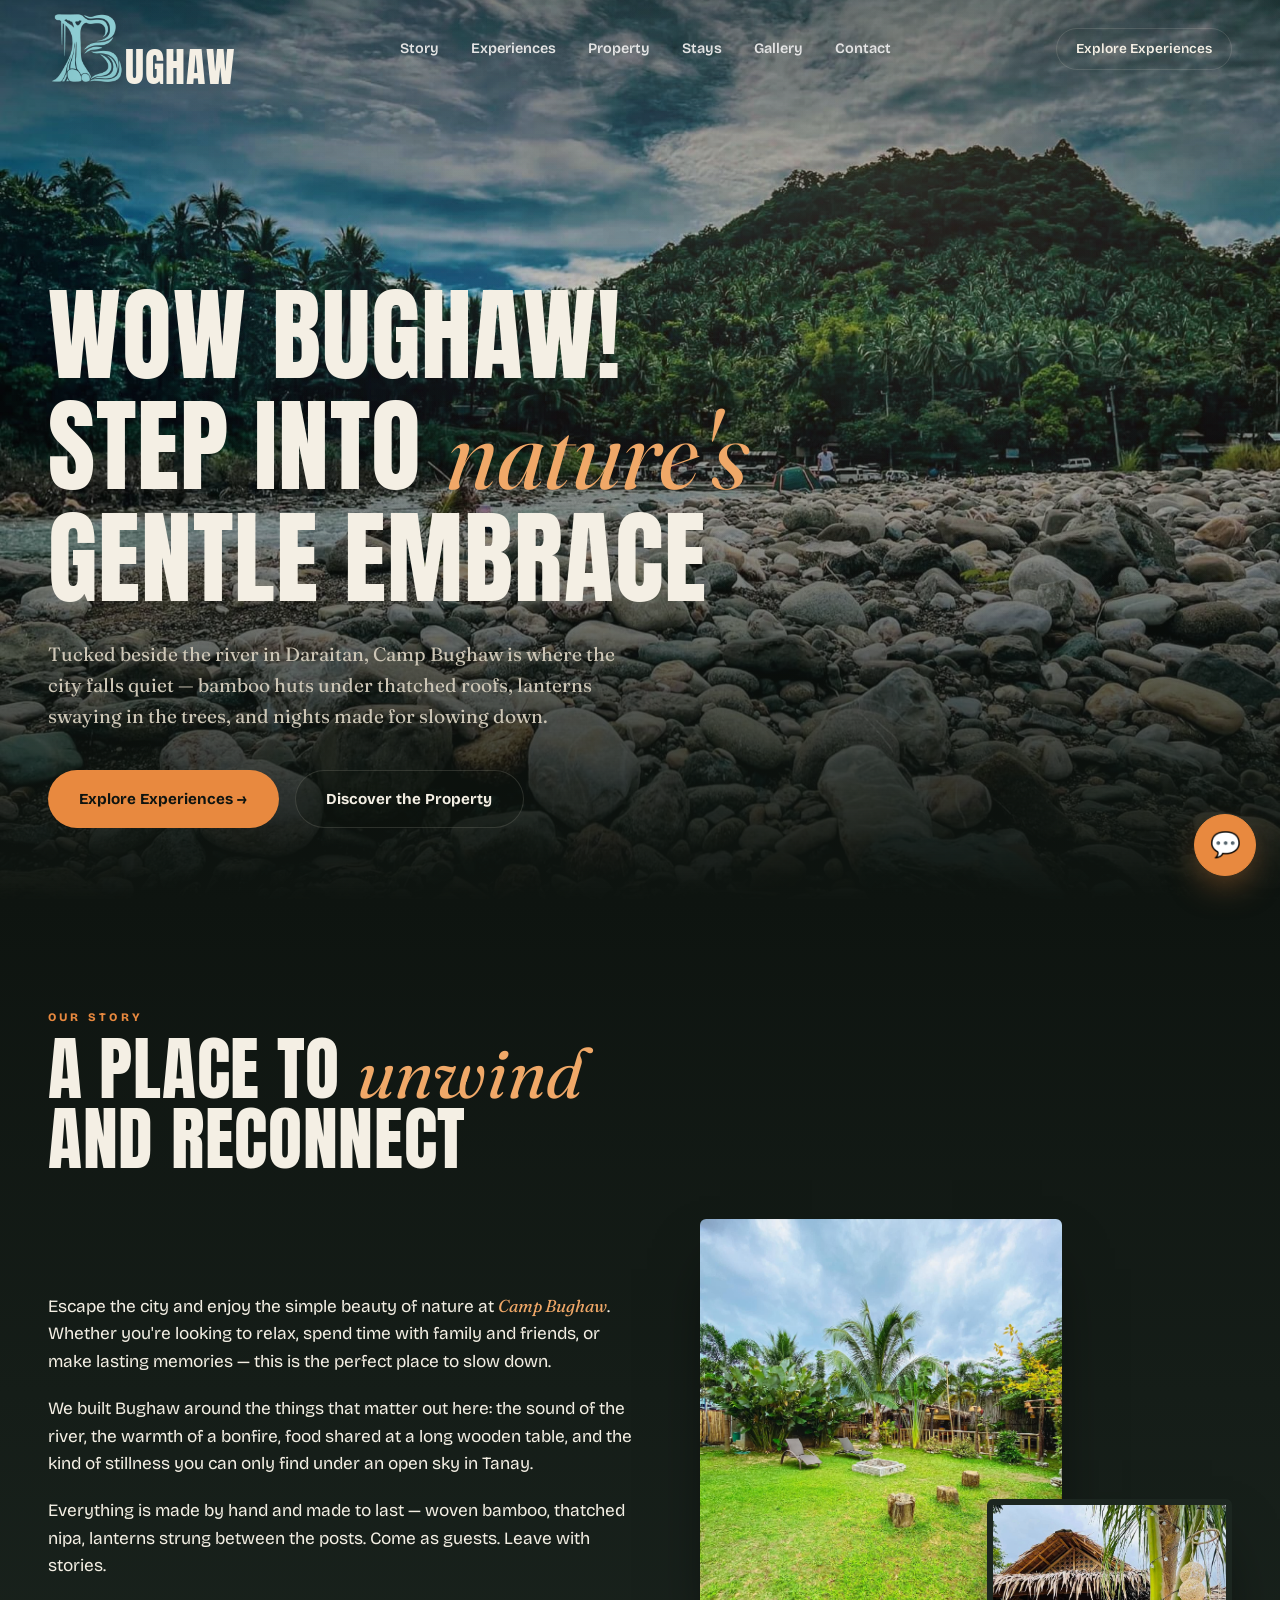
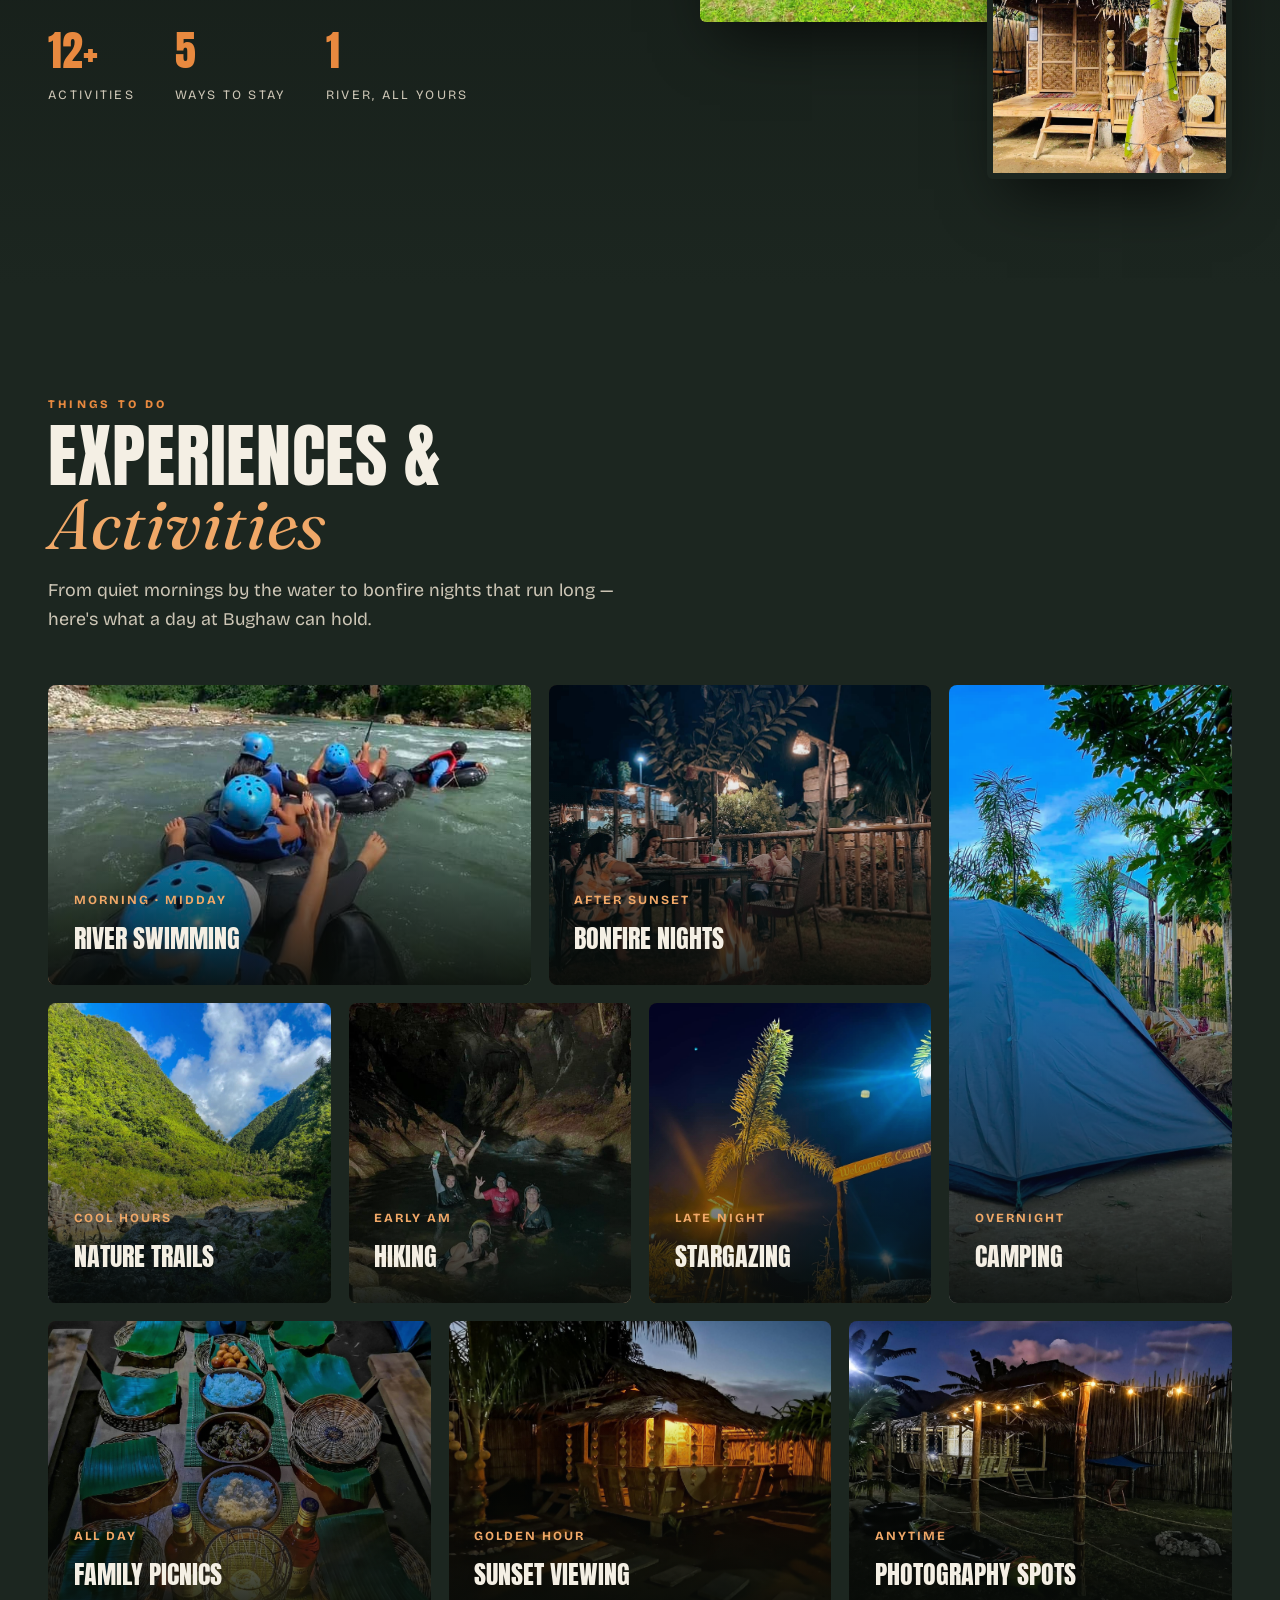
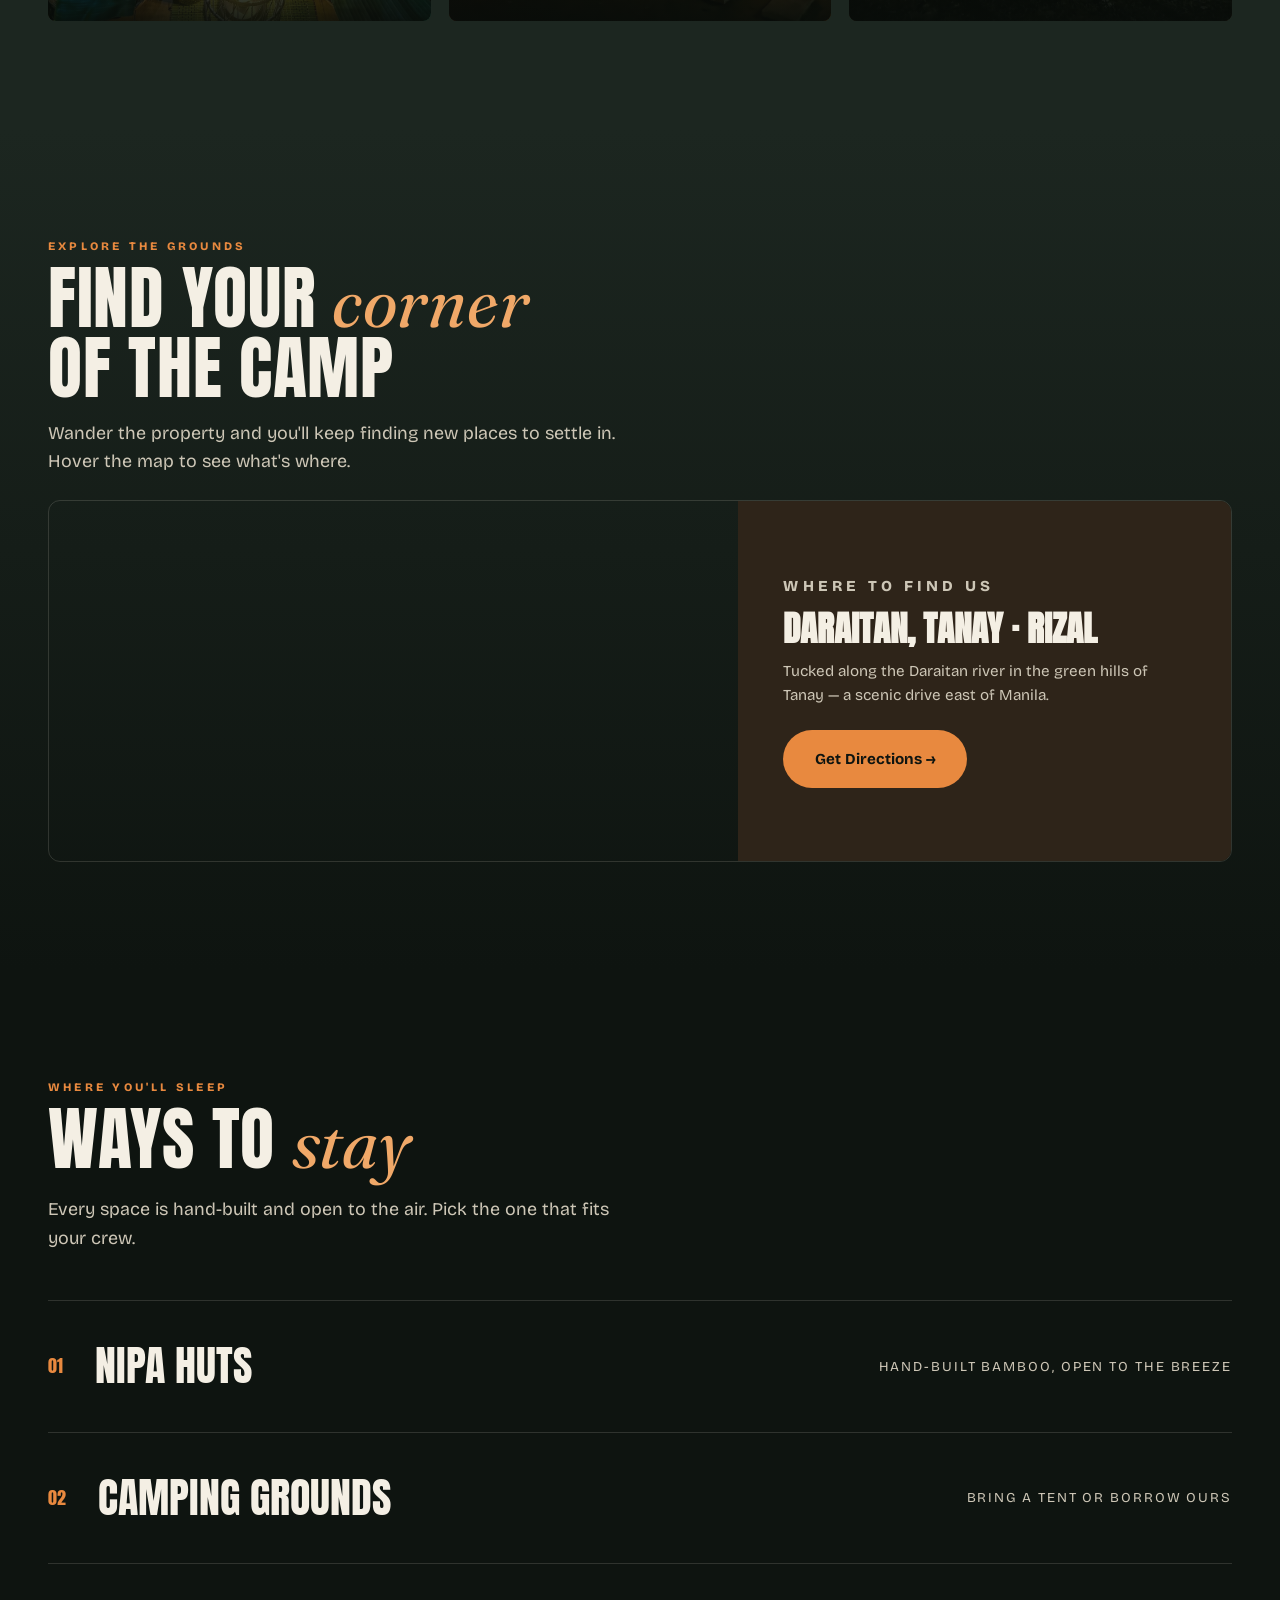
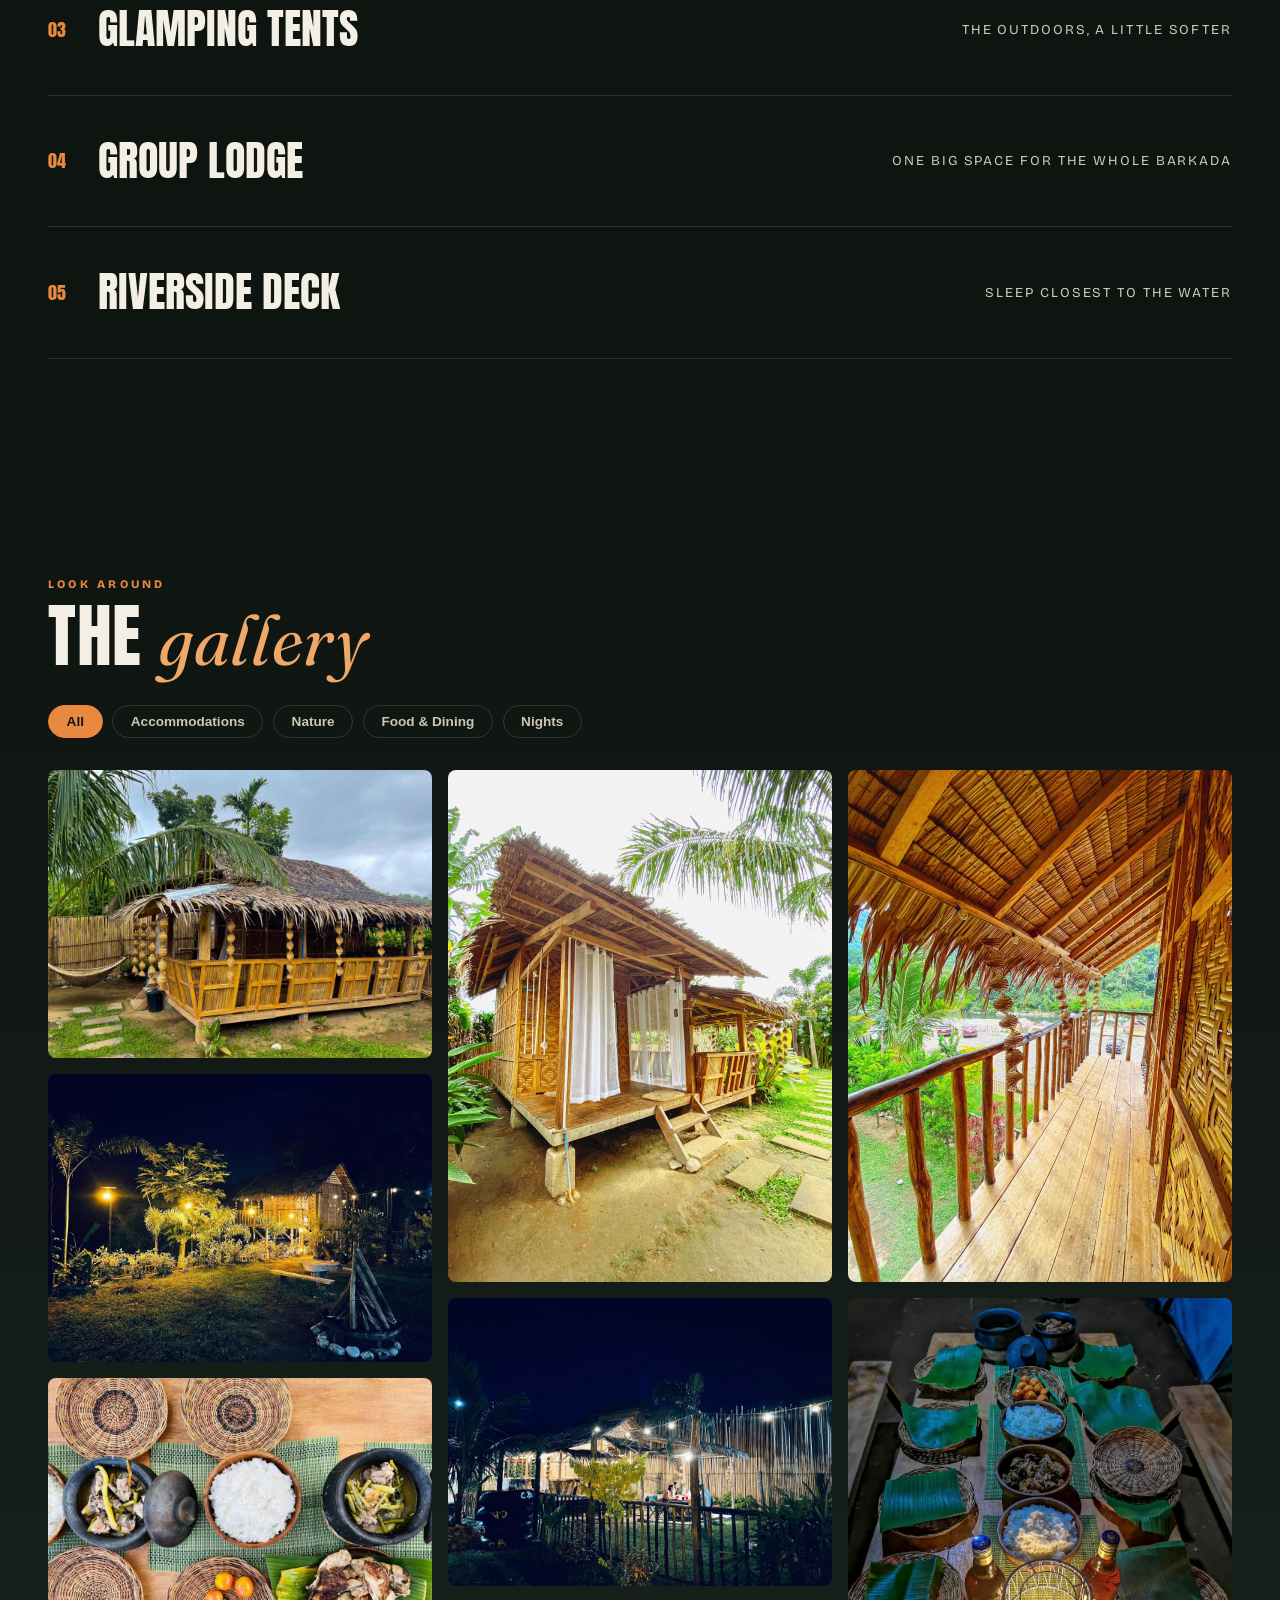
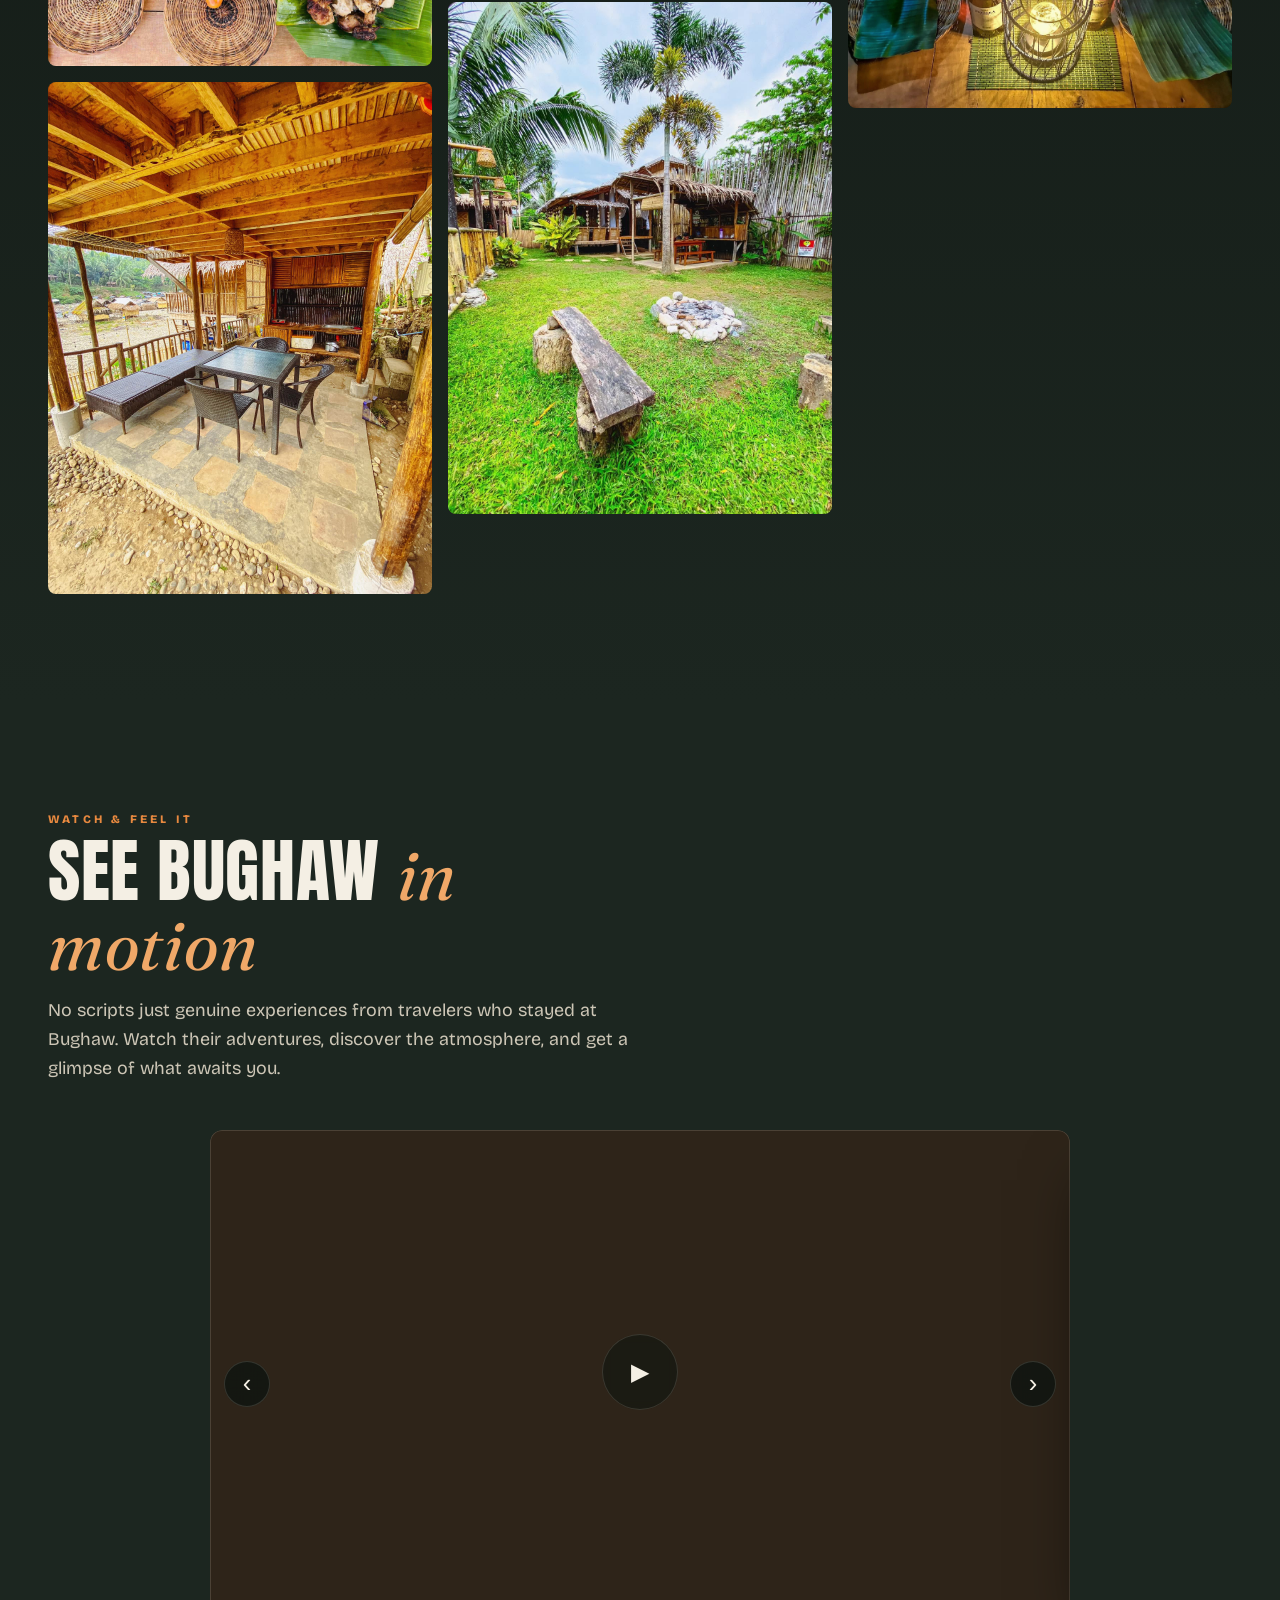
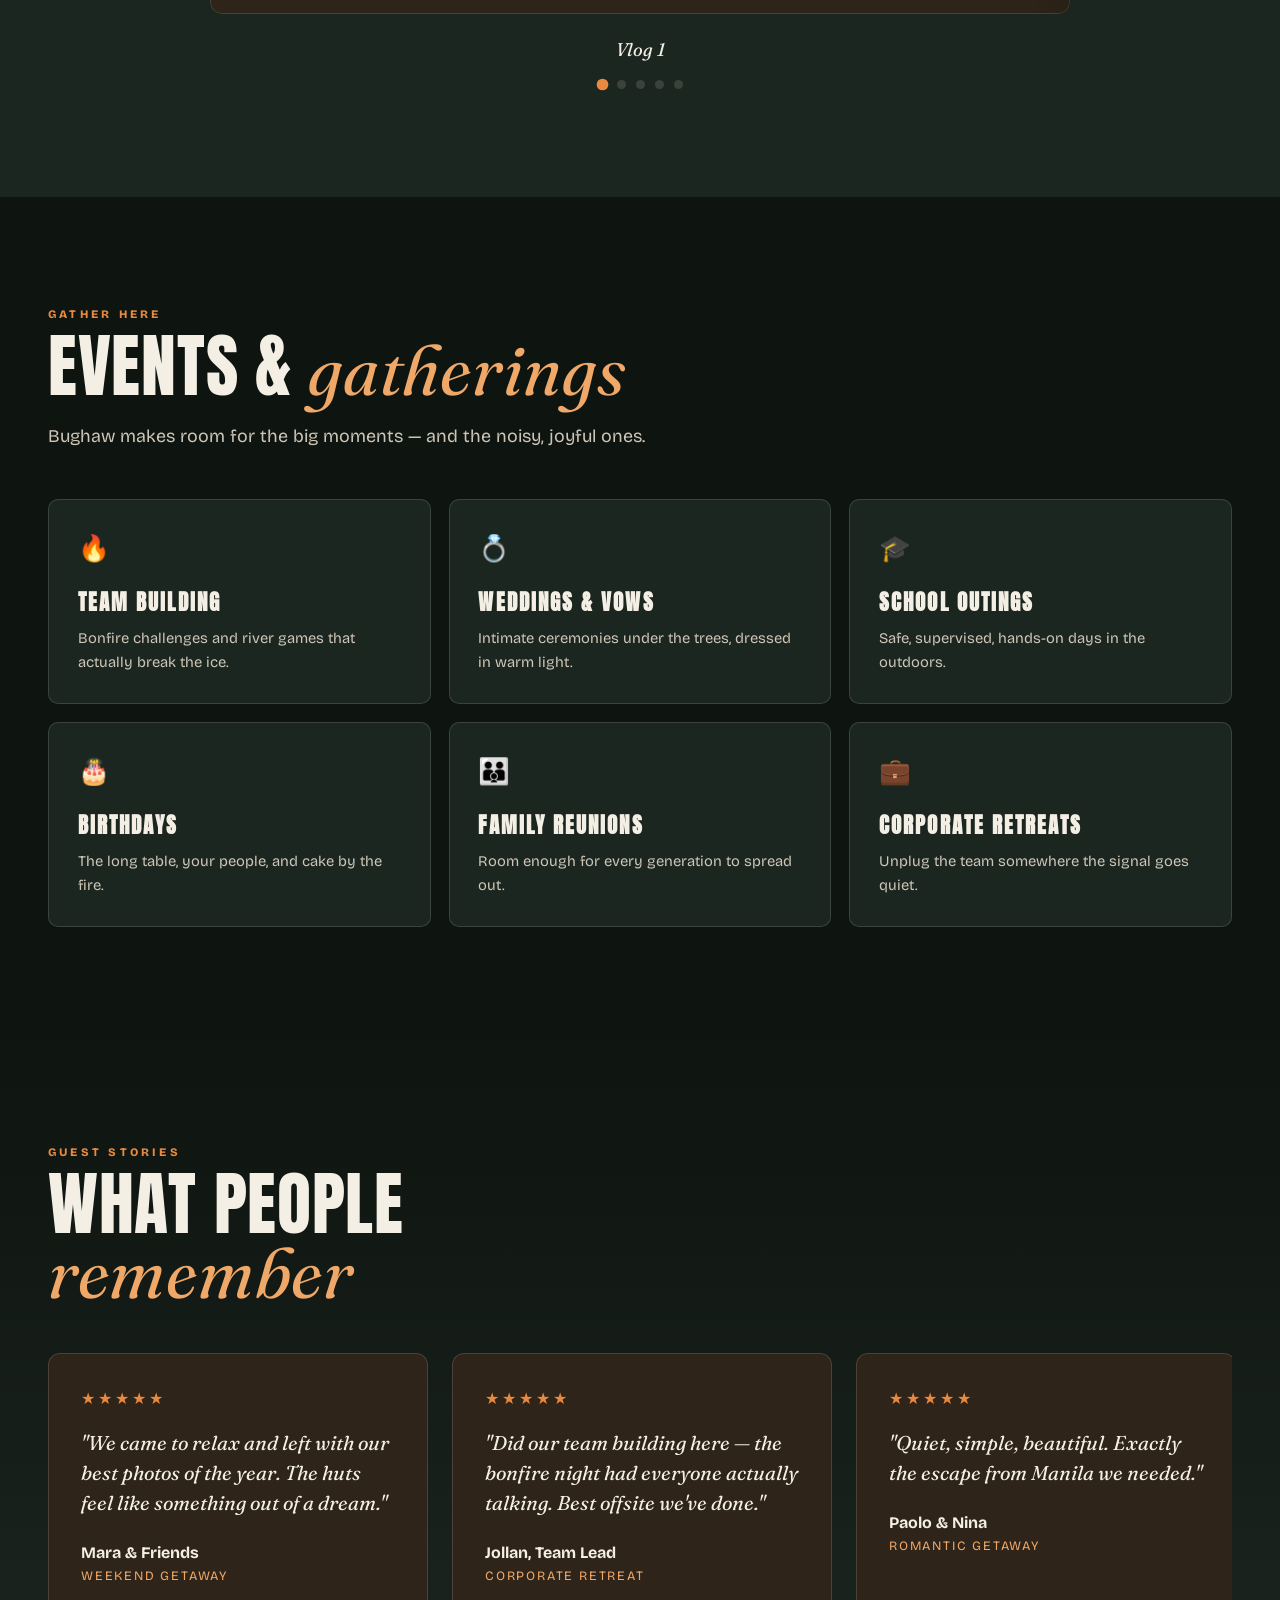
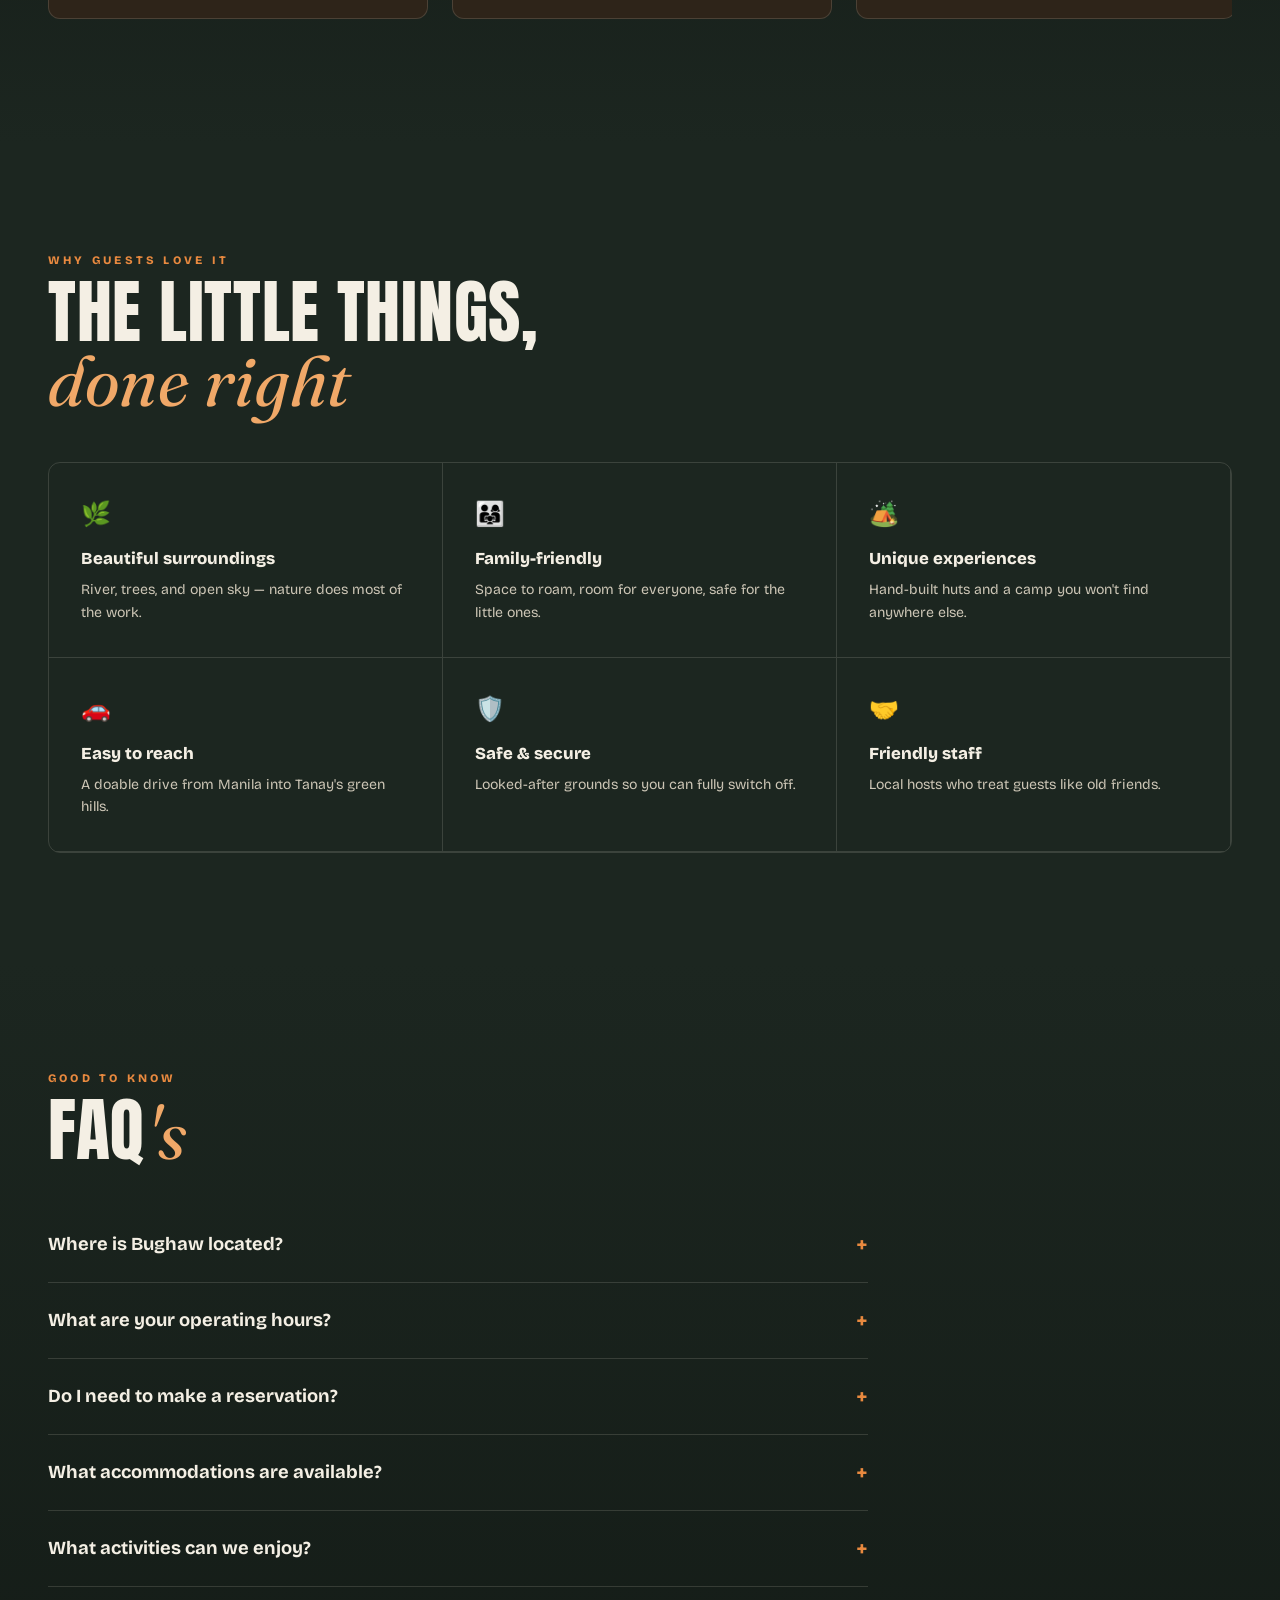
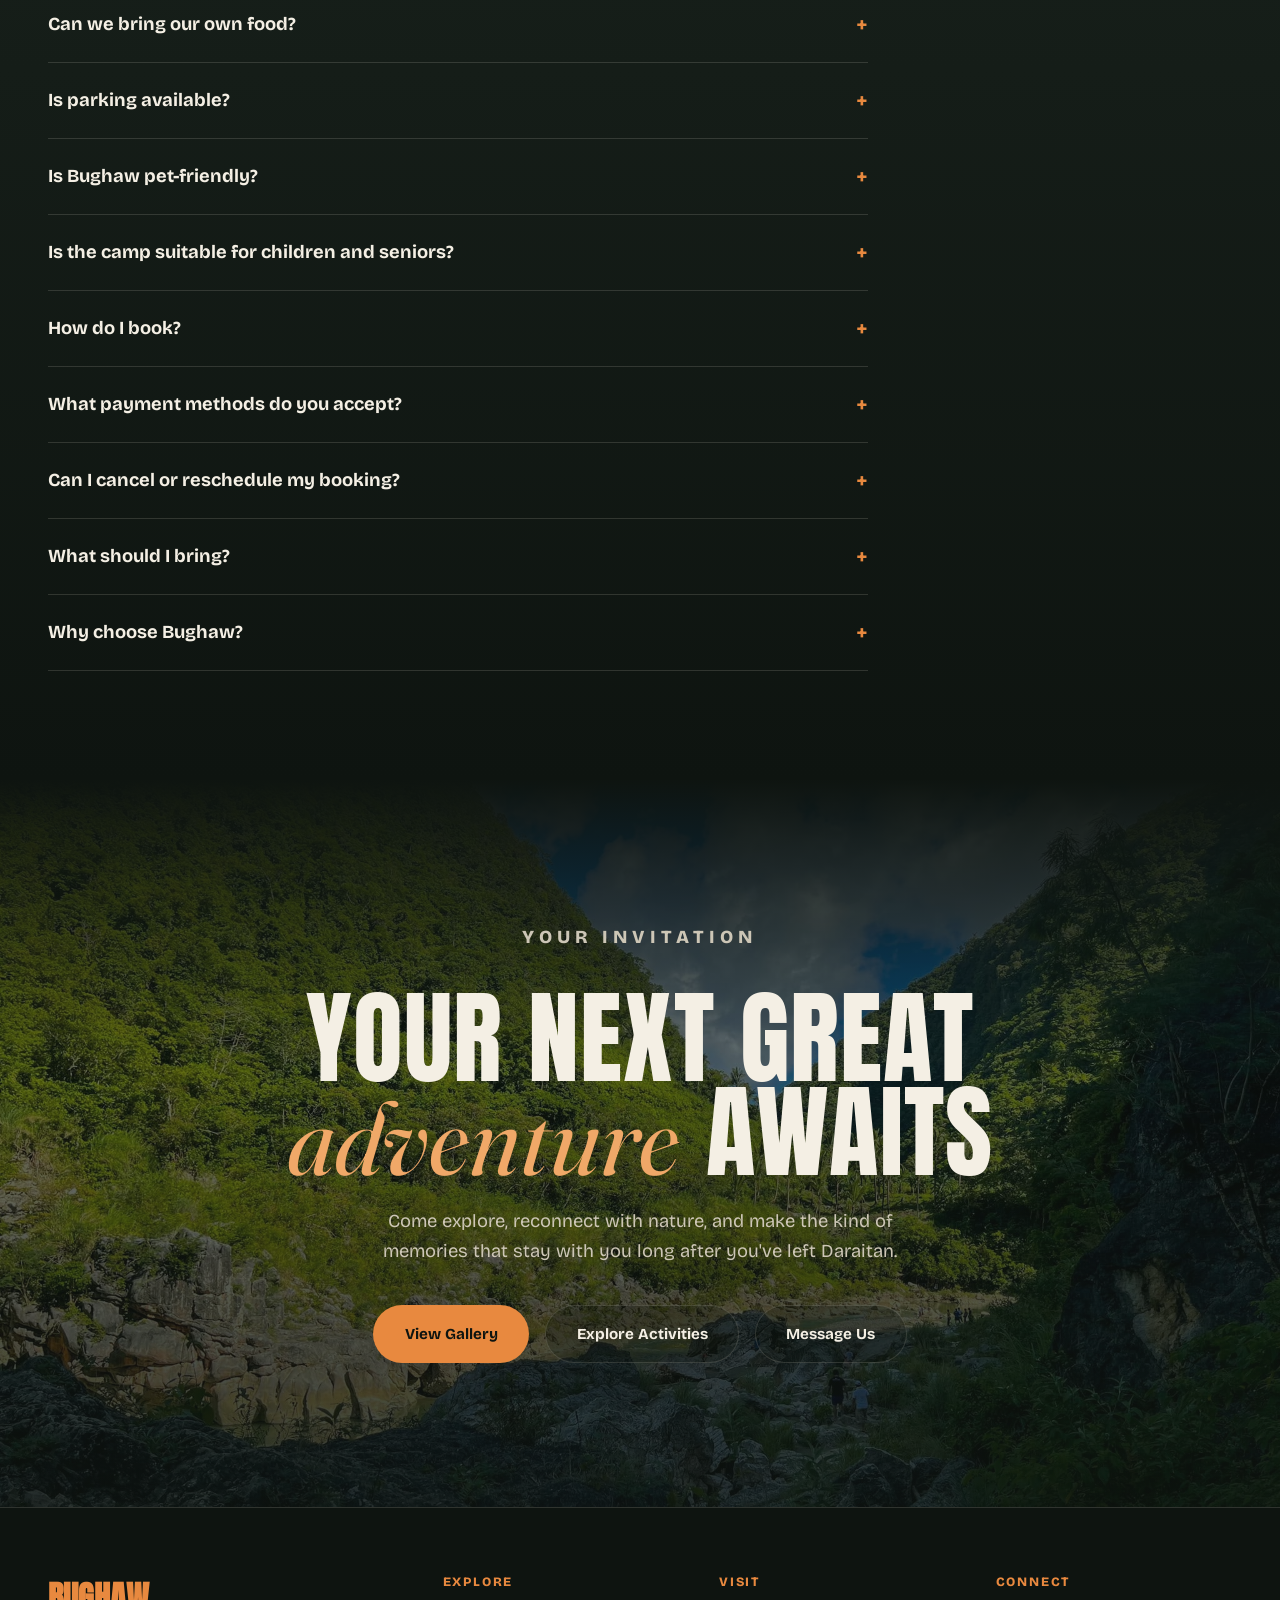
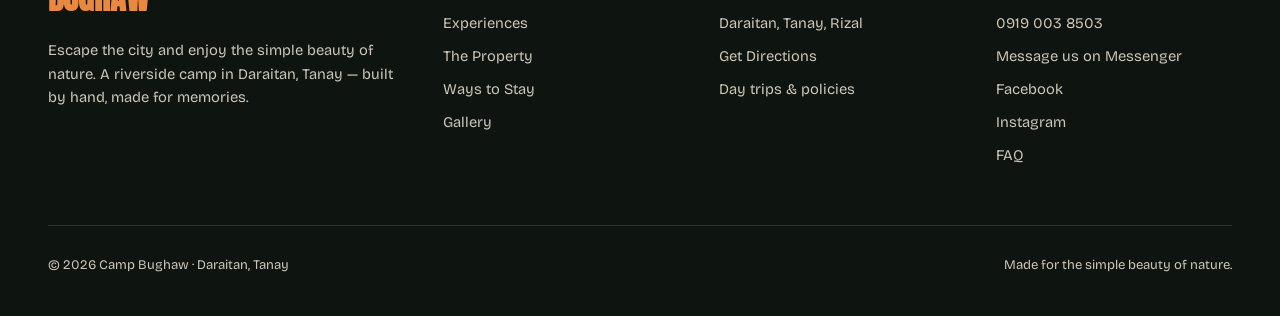
==== commit d5037535: "fixed title and responsiveness" ====
--- a/index.html
+++ b/index.html
@@ -10,14 +10,14 @@
   <link rel="preconnect" href="https://fonts.gstatic.com" crossorigin>
   <link href="https://fonts.googleapis.com/css2?family=Anton&family=Bricolage+Grotesque:opsz,wght@12..96,400;12..96,600;12..96,800&family=Fraunces:ital,opsz,wght@0,9..144,400;0,9..144,500;1,9..144,400&display=swap" rel="stylesheet">
   <link rel="stylesheet" href="styles.css">
-  <link rel="icon" type="image/png" href="images/logo2.png">
+  <link rel="icon" type="image/png" href="images/logo4.png">
 </head>
 
 <body>
   <header id="hdr">
     <div class="wrap nav">
       <a href="#top" class="brand" aria-label="Camp Bughaw — home">
-        <img class="brand-logo" src="images/logo2.png" alt="Camp Bughaw logo">
+        <img class="brand-logo" src="images/logo4.png" alt="Camp Bughaw logo">
         <span class="brand-text">ughaw</span>
       </a>
       <nav class="navlinks">
@@ -35,7 +35,7 @@
   <section class="hero" id="top">
     <div class="hero-bg"><img src="images/hero-image.jpg" alt="Riverside nipa hut at Camp Bughaw lit by warm string lights at dusk"></div>
     <div class="wrap hero-inner">
-      <h1 class="display reveal">Escape into<br><em>the simple</em><br>beauty of nature</h1>
+      <h1 class="display reveal">Wow Bughaw!<br>Step into <em>nature's</em> gentle embrace</h1>
       <p class="hero-sub serif reveal">Tucked beside the river in Daraitan, Camp Bughaw is where the city falls quiet — bamboo huts under thatched roofs, lanterns swaying in the trees, and nights made for slowing down.</p>
       <div class="hero-cta reveal">
         <a href="#experiences" class="btn btn-primary">Explore Experiences →</a>
--- a/styles.css
+++ b/styles.css
@@ -207,6 +207,15 @@
   overflow: hidden
 }
 
+/* Short/landscape screens: don't force content to the very bottom
+   (prevents the tall headline from riding up under the fixed header) */
+@media (max-height: 720px) {
+  .hero {
+    align-items: center;
+    padding-top: 110px;
+  }
+}
+
 .hero-bg {
   position: absolute;
   inset: 0;
@@ -240,13 +249,16 @@
 .hero-inner {
   position: relative;
   z-index: 2;
+  padding-top: 120px;
   padding-bottom: 8vh;
   width: 100%
 }
 
+/* --- HERO HEADLINE (large & bold like original, roomy line-height so italic never collides) --- */
 .hero h1 {
-  font-size: clamp(2.8rem, 9.5vw, 8rem);
-  max-width: 14ch
+  font-size: clamp(2.8rem, 8vw, 7rem);
+  max-width: 15ch;
+  line-height: 1.08;
 }
 
 .hero h1 em {
@@ -256,7 +268,8 @@
   font-weight: 400;
   color: var(--ember-soft);
   letter-spacing: 0;
-  display: inline-block
+  display: inline;
+  line-height: 1;
 }
 
 .hero-sub {
@@ -915,26 +928,6 @@
   transform: scale(1.3)
 }
 
-@media(max-width:560px) {
-  .v-slide {
-    border-radius: 8px
-  }
-
-  .vc-arrow {
-    width: 40px;
-    height: 40px;
-    font-size: 1.4rem
-  }
-
-  .vc-prev {
-    left: 8px
-  }
-
-  .vc-next {
-    right: 8px
-  }
-}
-
 .events {
   background: var(--night)
 }
@@ -1029,14 +1022,6 @@
   color: var(--ember);
   margin-bottom: 1rem;
   letter-spacing: 3px;
-}
-
-/* Mobile */
-@media (max-width: 768px) {
-  .t-card {
-    flex: 0 0 85vw;
-    min-width: 85vw;
-  }
 }
 
 .love {
@@ -1241,90 +1226,6 @@
   color: var(--bone-dim)
 }
 
-@media(max-width:900px) {
-
-  .navlinks,
-  .navcta {
-    display: none
-  }
-
-  .burger {
-    display: flex
-  }
-
-  header.open .navlinks {
-    display: flex;
-    position: absolute;
-    top: 98px;
-    left: 0;
-    right: 0;
-    flex-direction: column;
-    background: rgba(14, 20, 16, .97);
-    padding: 1.5rem 28px;
-    gap: 1.2rem;
-    border-bottom: 1px solid var(--line)
-  }
-
-  .story-grid {
-    grid-template-columns: 1fr
-  }
-
-  .story-photos {
-    height: clamp(320px, 80vw, 460px)
-  }
-
-  .exp-grid {
-    grid-template-columns: repeat(6, 1fr)
-  }
-
-  .c-a,
-  .c-b,
-  .c-c,
-  .c-d,
-  .c-e,
-  .c-f,
-  .c-g,
-  .c-h,
-  .c-i {
-    grid-column: span 6
-  }
-
-  .card.tall {
-    grid-row: span 1
-  }
-
-  .masonry {
-    columns: 2
-  }
-
-  .ev-grid,
-  .love-grid {
-    grid-template-columns: 1fr
-  }
-
-  .love-grid .it {
-    border-right: 0
-  }
-
-  .foot-grid {
-    grid-template-columns: 1fr 1fr
-  }
-}
-
-@media(max-width:560px) {
-  .masonry {
-    columns: 1
-  }
-
-  .foot-grid {
-    grid-template-columns: 1fr
-  }
-
-  .statrow {
-    gap: 1.5rem
-  }
-}
-
 /* --- location map (property section) --- */
 .locate {
   display: grid;
@@ -1367,11 +1268,6 @@
 .locate-info .btn {
   align-self: flex-start;
   margin-top: .6rem;
-}
-@media (max-width: 900px) {
-  .locate {
-    grid-template-columns: 1fr;
-  }
 }
 
 /* ================= CHAT WIDGET ================= */
@@ -1561,7 +1457,312 @@
 .cw-typing span:nth-child(3) { animation-delay: .4s; }
 @keyframes cwBlink { 0%,80%,100% { opacity: .3; } 40% { opacity: 1; } }
 
+
+/* =========================================================
+   RESPONSIVE BREAKPOINTS
+   Ordered largest → smallest so the cascade resolves cleanly.
+   1240  small laptops
+   1024  iPad landscape / small laptop
+    900  iPad portrait / tablets (burger nav kicks in)
+    768  small tablets
+    560  phones
+   ========================================================= */
+
+/* ---------- SMALL LAPTOPS / LARGE TABLETS (≤1240px) ---------- */
+@media (max-width: 1240px) {
+  .wrap {
+    padding: 0 24px;
+  }
+
+  .exp-grid {
+    gap: 14px;
+  }
+
+  .masonry {
+    column-gap: 14px;
+  }
+
+  .foot-grid {
+    gap: 2rem;
+  }
+}
+
+/* ---------- iPad LANDSCAPE / SMALL LAPTOP (≤1024px) ---------- */
+@media (max-width: 1024px) {
+  .nav {
+    height: 84px;
+  }
+
+  .brand-logo {
+    height: 64px;
+  }
+
+  .brand-text {
+    font-size: 2.1rem;
+    transform: translateY(14px);
+  }
+
+  .navlinks {
+    gap: 1.4rem;
+    font-size: .85rem;
+  }
+
+  .hero h1 {
+    font-size: clamp(2.6rem, 7.5vw, 5.4rem);
+  }
+
+  .story-grid {
+    gap: clamp(1.5rem, 4vw, 3rem);
+  }
+
+  /* Experiences: cleaner 6-col tablet layout, no forced tall card */
+  .exp-grid {
+    grid-template-columns: repeat(6, 1fr);
+  }
+
+  .c-a { grid-column: span 6; }
+  .c-b { grid-column: span 3; }
+  .c-c { grid-column: span 3; grid-row: span 1; }
+  .c-d { grid-column: span 3; }
+  .c-e { grid-column: span 3; }
+  .c-f { grid-column: span 3; }
+  .c-g { grid-column: span 2; }
+  .c-h { grid-column: span 2; }
+  .c-i { grid-column: span 2; }
+
+  .card.tall {
+    grid-row: span 1;
+    min-height: 300px;
+  }
+
+  /* No hover on touch — show experience descriptions by default */
+  .card-body .d {
+    max-height: 120px;
+    opacity: 1;
+    margin-top: .6rem;
+  }
+
+  /* Stay-row features visible without hover */
+  .stay-row .feat {
+    display: block;
+  }
+
+  /* Events / love: 2 columns */
+  .ev-grid {
+    grid-template-columns: repeat(2, 1fr);
+  }
+
+  .love-grid {
+    grid-template-columns: repeat(2, 1fr);
+  }
+
+  .love-grid .it:nth-child(2n) {
+    border-right: 0;
+  }
+
+  /* Footer: 3 columns */
+  .foot-grid {
+    grid-template-columns: 1.4fr 1fr 1fr;
+  }
+}
+
+/* ---------- iPad PORTRAIT / TABLETS (≤900px) — burger nav ---------- */
+@media (max-width: 900px) {
+
+  .navlinks,
+  .navcta {
+    display: none
+  }
+
+  .burger {
+    display: flex
+  }
+
+  .nav {
+    height: 84px;
+  }
+
+  header.open .navlinks {
+    display: flex;
+    position: absolute;
+    top: 84px;
+    left: 0;
+    right: 0;
+    flex-direction: column;
+    background: rgba(14, 20, 16, .97);
+    padding: 1.5rem 28px;
+    gap: 1.2rem;
+    border-bottom: 1px solid var(--line)
+  }
+
+  .pad {
+    padding: clamp(4rem, 9vh, 7rem) 0;
+  }
+
+  .brand-logo {
+    height: 60px;
+  }
+
+  .brand-text {
+    font-size: 2rem;
+    transform: translateY(13px);
+  }
+
+  .hero-inner {
+    padding-bottom: 6vh;
+  }
+
+  .story-grid {
+    grid-template-columns: 1fr
+  }
+
+  .story-photos {
+    height: clamp(320px, 80vw, 460px)
+  }
+
+  /* Experiences on iPad portrait: clean 2-across */
+  .exp-grid {
+    grid-template-columns: repeat(2, 1fr);
+    gap: 14px;
+  }
+
+  .c-a,
+  .c-b,
+  .c-c,
+  .c-d,
+  .c-e,
+  .c-f,
+  .c-g,
+  .c-h,
+  .c-i {
+    grid-column: span 1;
+  }
+
+  .card {
+    min-height: 260px;
+  }
+
+  .masonry {
+    columns: 2
+  }
+
+  .love-grid {
+    grid-template-columns: repeat(2, 1fr);
+  }
+
+  .love-grid .it {
+    border-right: 1px solid var(--line);
+  }
+
+  .love-grid .it:nth-child(2n) {
+    border-right: 0;
+  }
+
+  .locate {
+    grid-template-columns: 1fr;
+  }
+
+  .video-carousel {
+    max-width: 92%;
+  }
+
+  .foot-grid {
+    grid-template-columns: 1fr 1fr
+  }
+
+  .foot-bot {
+    justify-content: center;
+    text-align: center;
+  }
+}
+
+/* ---------- SMALL TABLETS (≤768px) ---------- */
+@media (max-width: 768px) {
+  .wrap {
+    padding: 0 20px;
+  }
+
+  .hero-sub {
+    max-width: 100%;
+  }
+
+  .statrow {
+    gap: 2rem;
+  }
+
+  /* Stay-row: drop the 3rd column, caption moves under the name */
+  .stay-row {
+    grid-template-columns: auto 1fr;
+    gap: 1rem 1.2rem;
+  }
+
+  .stay-row .cap {
+    grid-column: 2;
+    text-align: left;
+    margin-top: .3rem;
+  }
+
+  .love-grid {
+    grid-template-columns: 1fr;
+  }
+
+  .love-grid .it {
+    border-right: 0;
+  }
+
+  /* Testimonial cards fit the viewport */
+  .t-card {
+    flex: 0 0 85vw;
+    min-width: 85vw;
+  }
+}
+
+/* ---------- PHONES (≤560px) ---------- */
 @media (max-width: 560px) {
+  .hero {
+    align-items: center;
+  }
+
+  .hero-inner {
+    padding-top: 110px;
+    padding-bottom: 4vh;
+  }
+
+  .hero h1 {
+    font-size: clamp(2.4rem, 11vw, 3.8rem);
+    max-width: 100%;
+  }
+
+  .masonry {
+    columns: 1
+  }
+
+  .foot-grid {
+    grid-template-columns: 1fr
+  }
+
+  .statrow {
+    gap: 1.5rem
+  }
+
+  .v-slide {
+    border-radius: 8px
+  }
+
+  .vc-arrow {
+    width: 40px;
+    height: 40px;
+    font-size: 1.4rem
+  }
+
+  .vc-prev {
+    left: 8px
+  }
+
+  .vc-next {
+    right: 8px
+  }
+
   .cw { right: 16px; bottom: 16px; }
   .cw-panel { bottom: 74px; height: min(70vh, calc(100vh - 110px)); }
 }
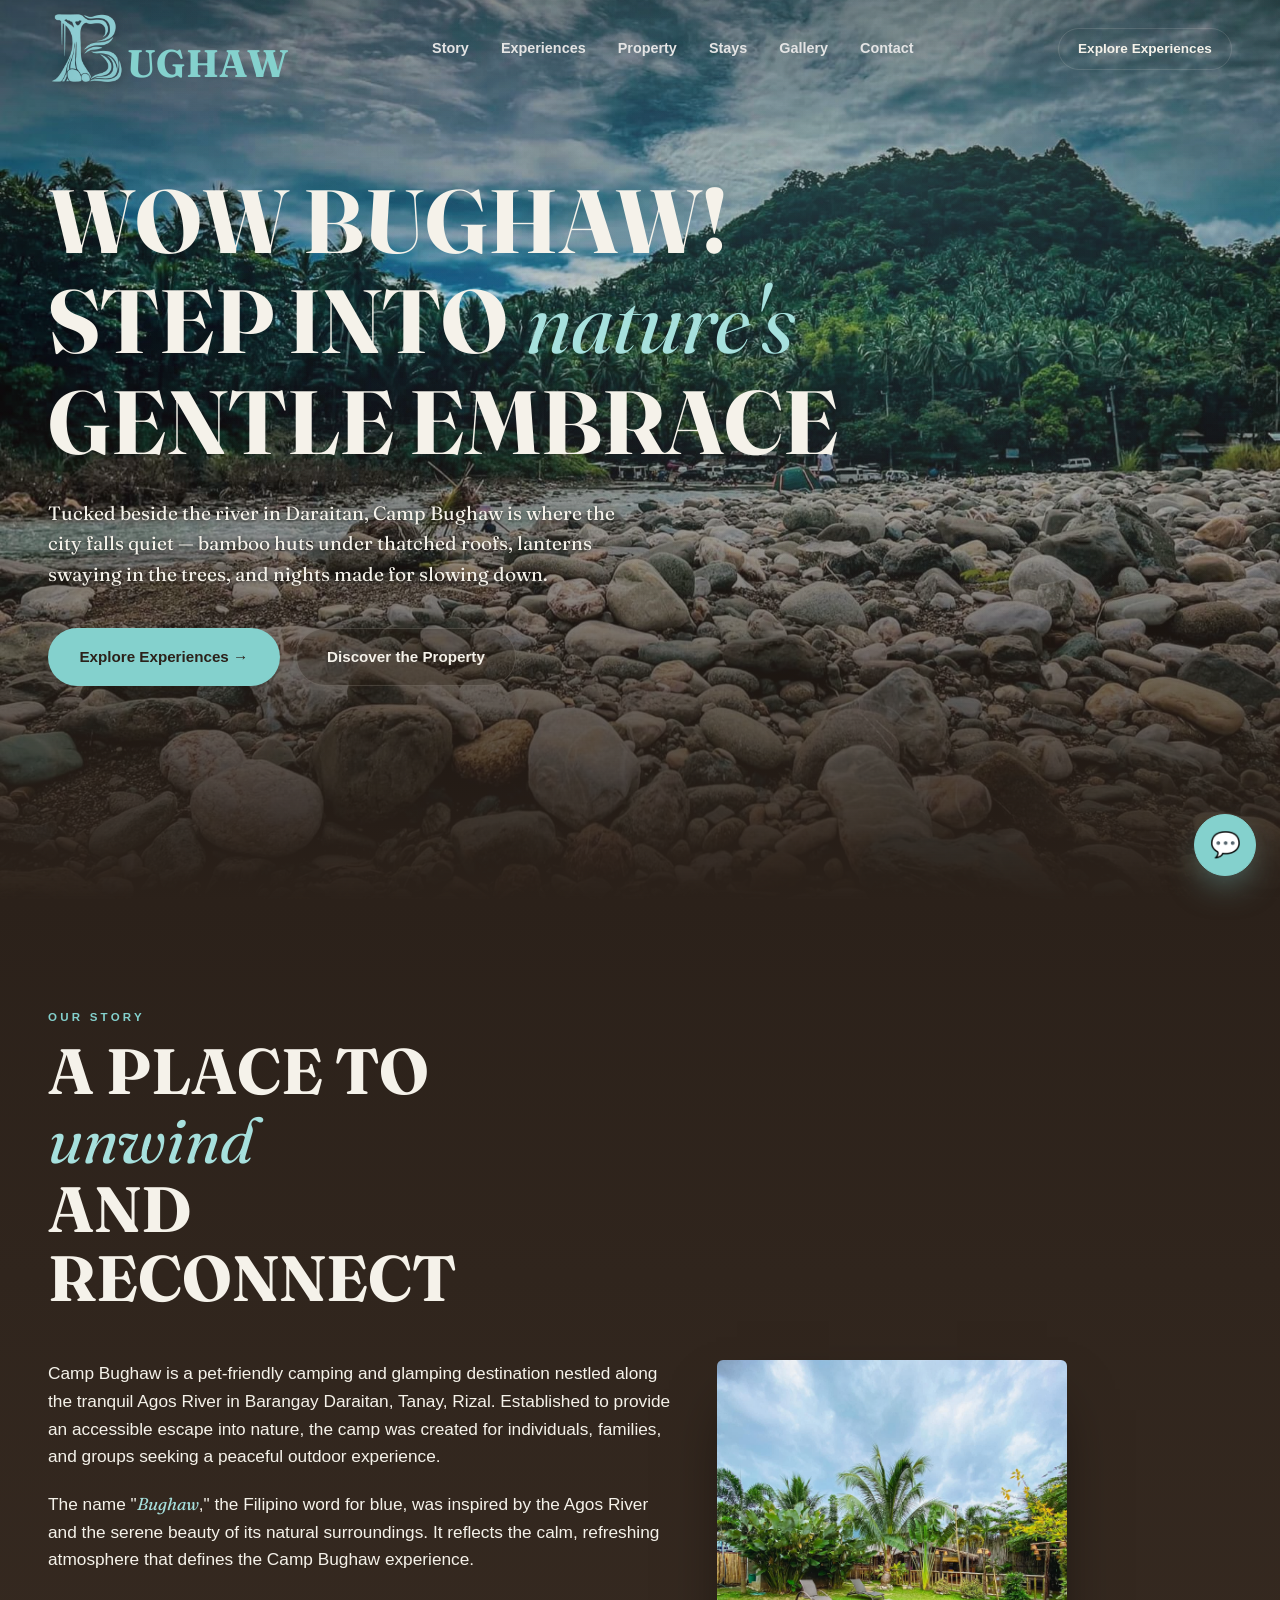
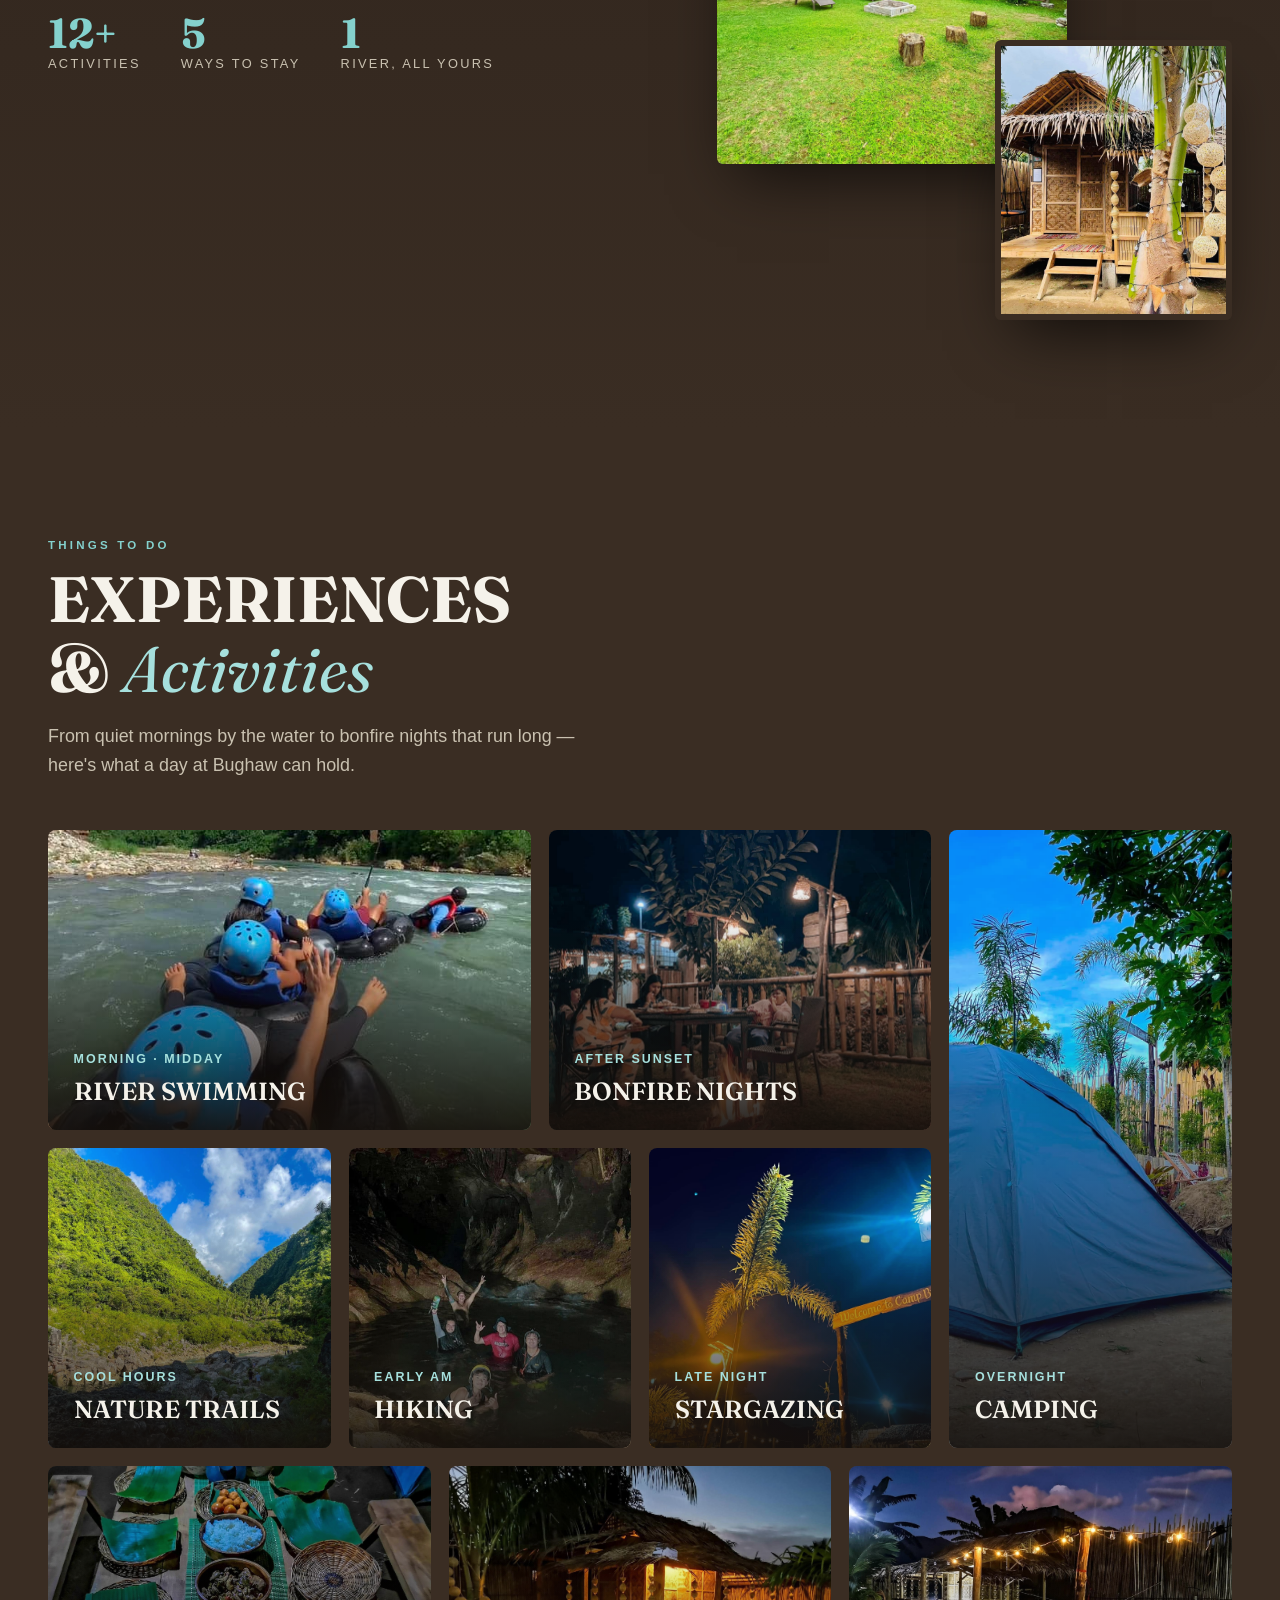
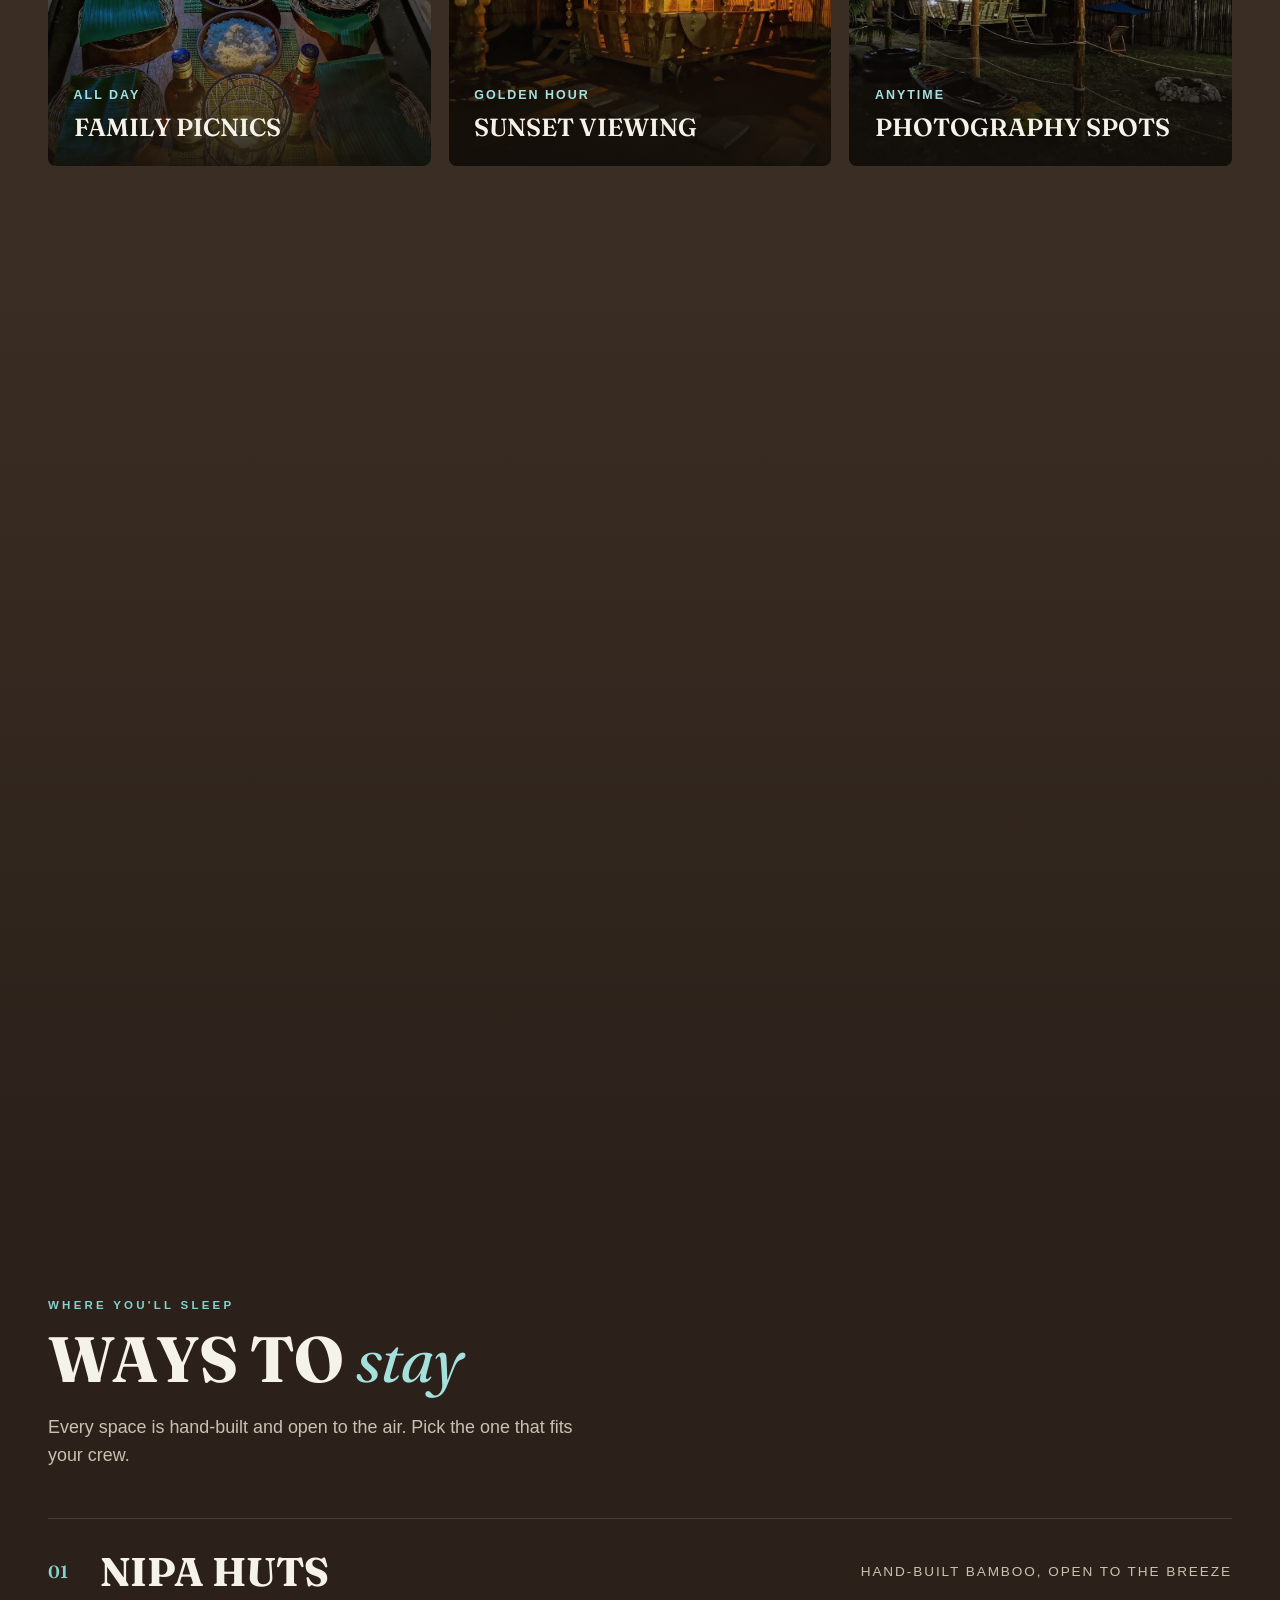
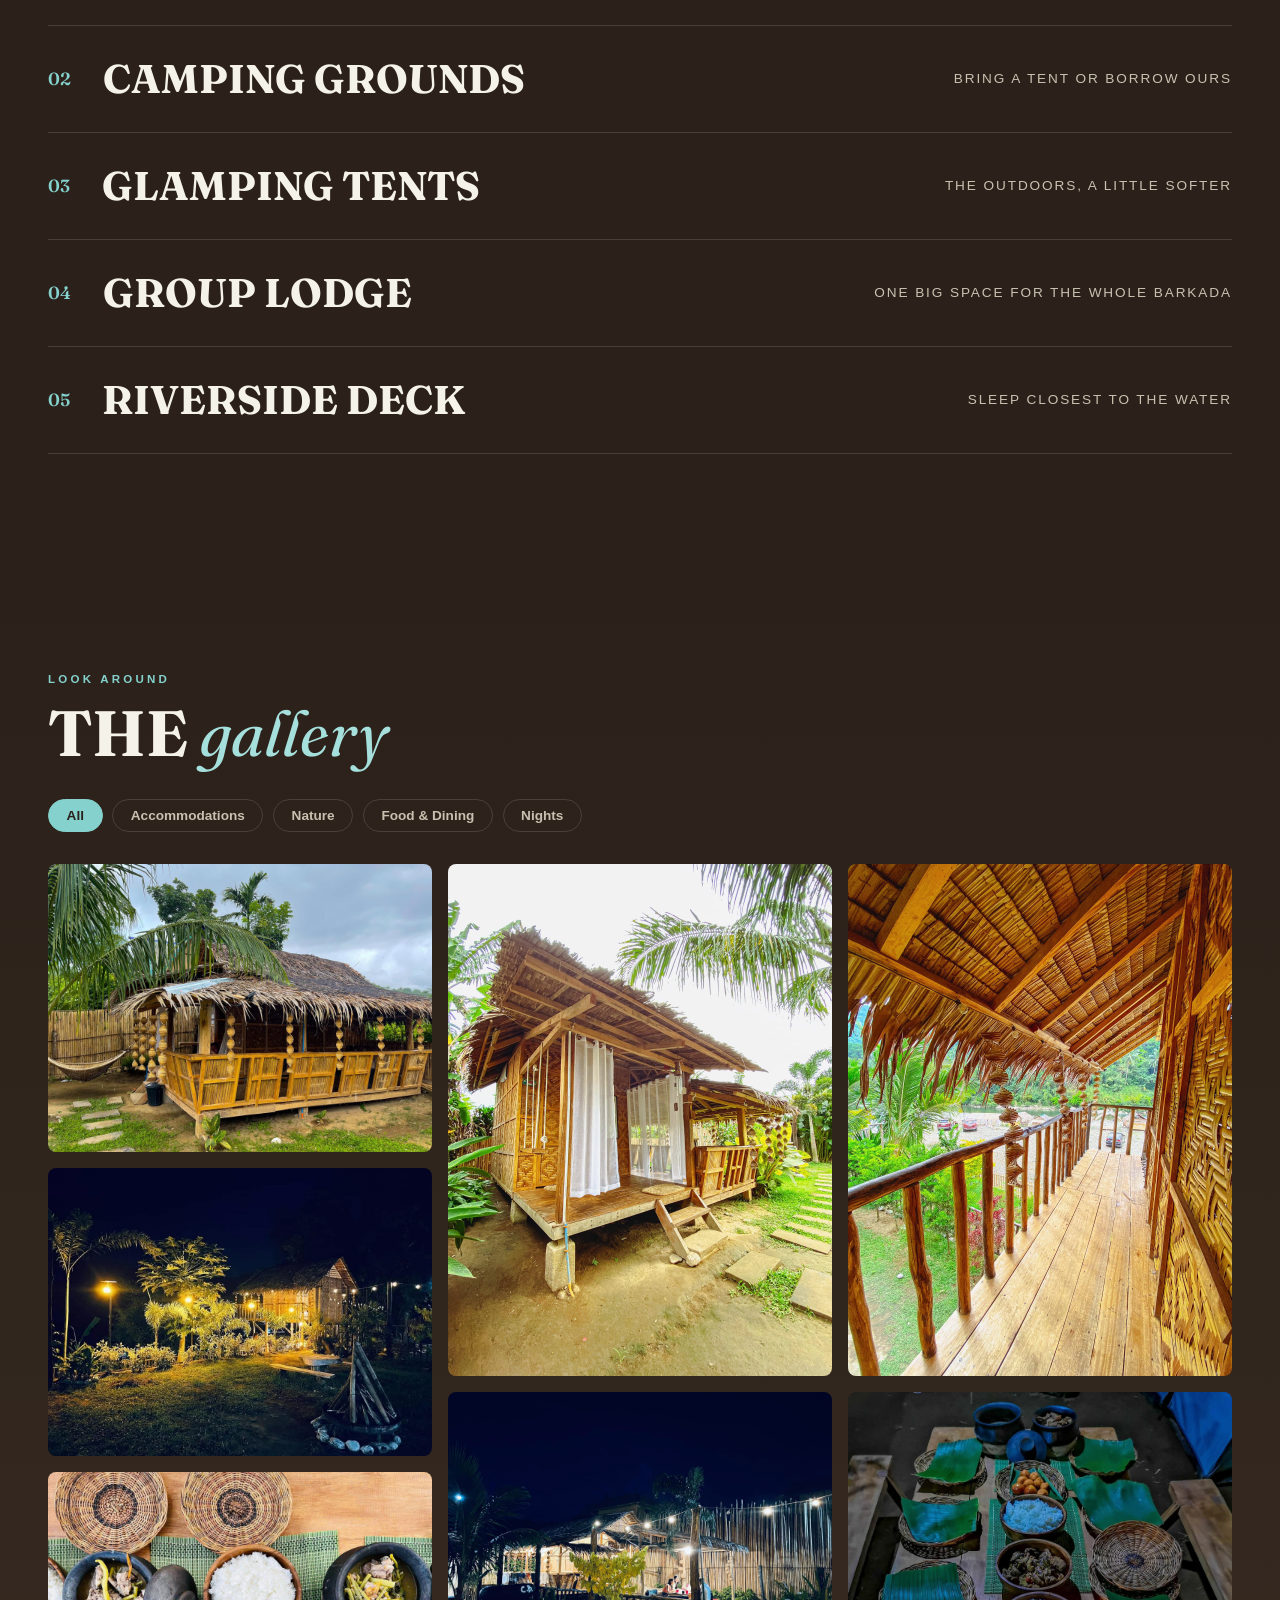
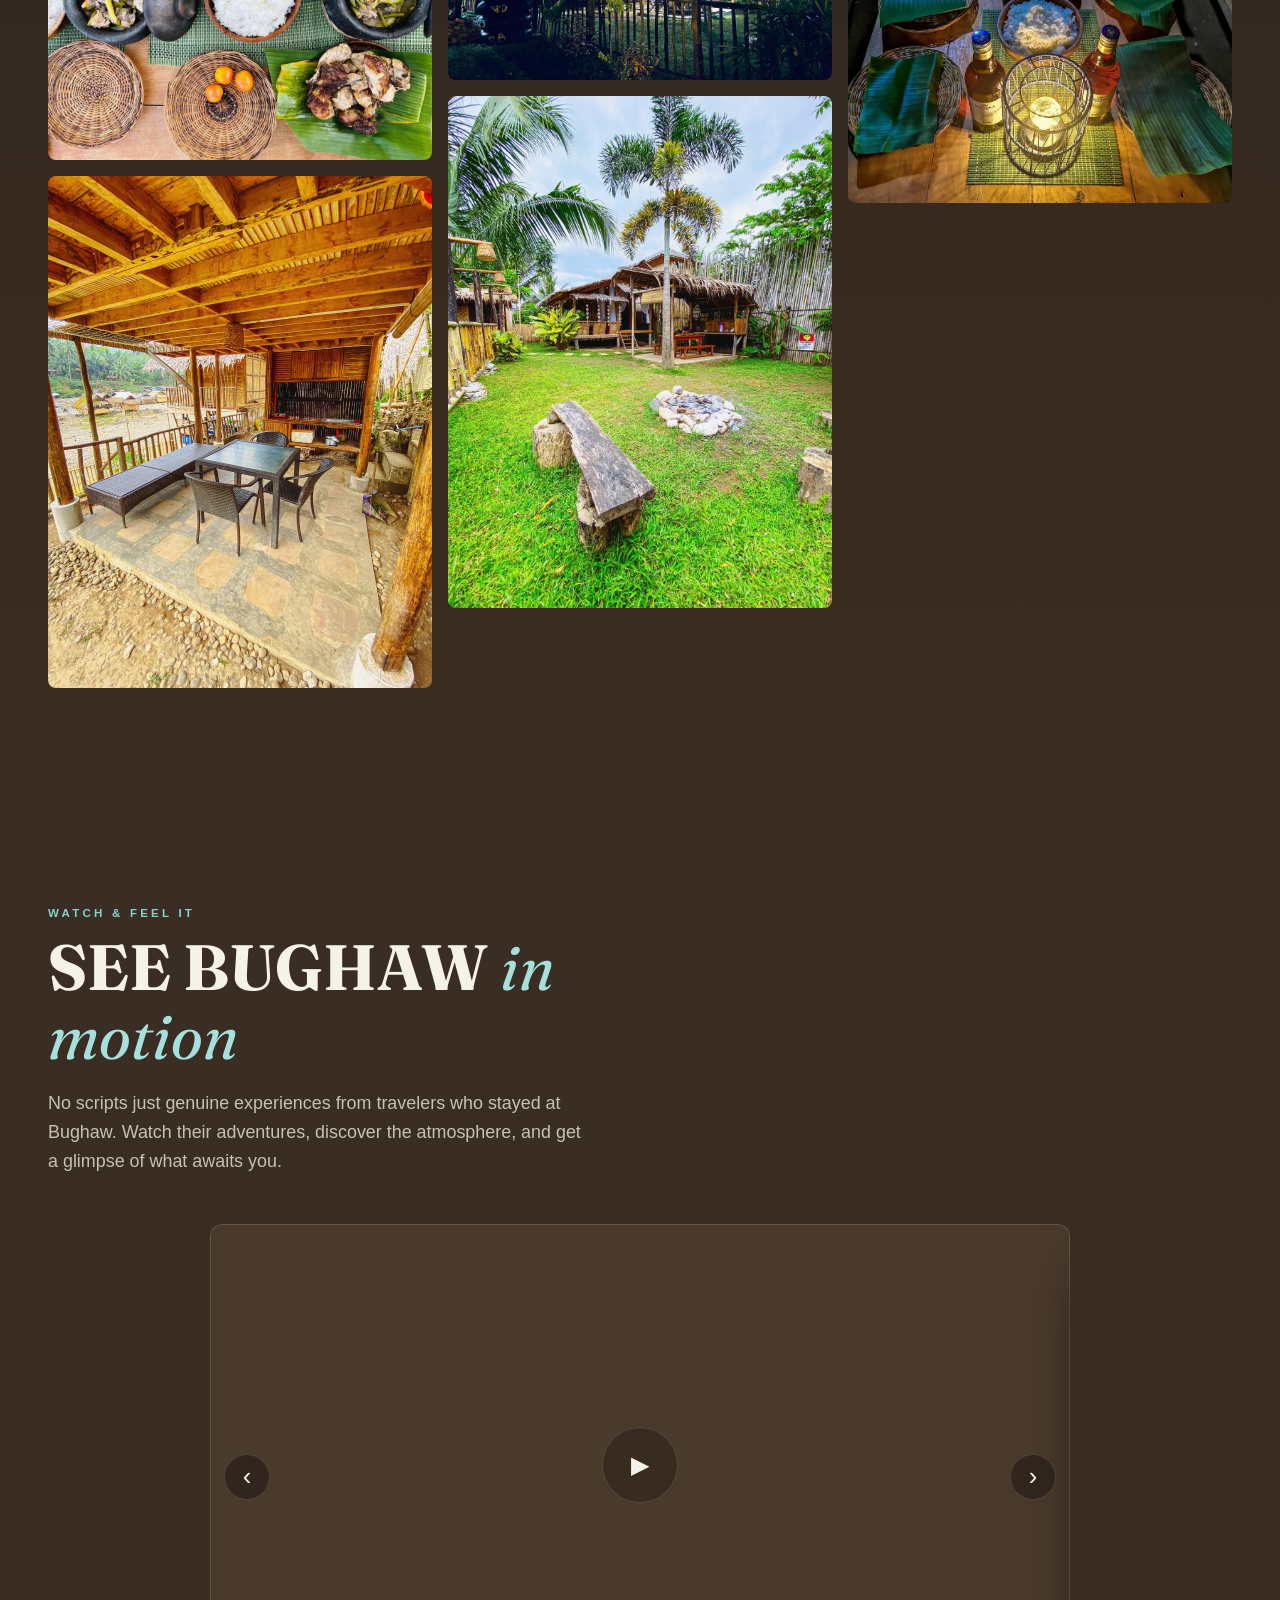
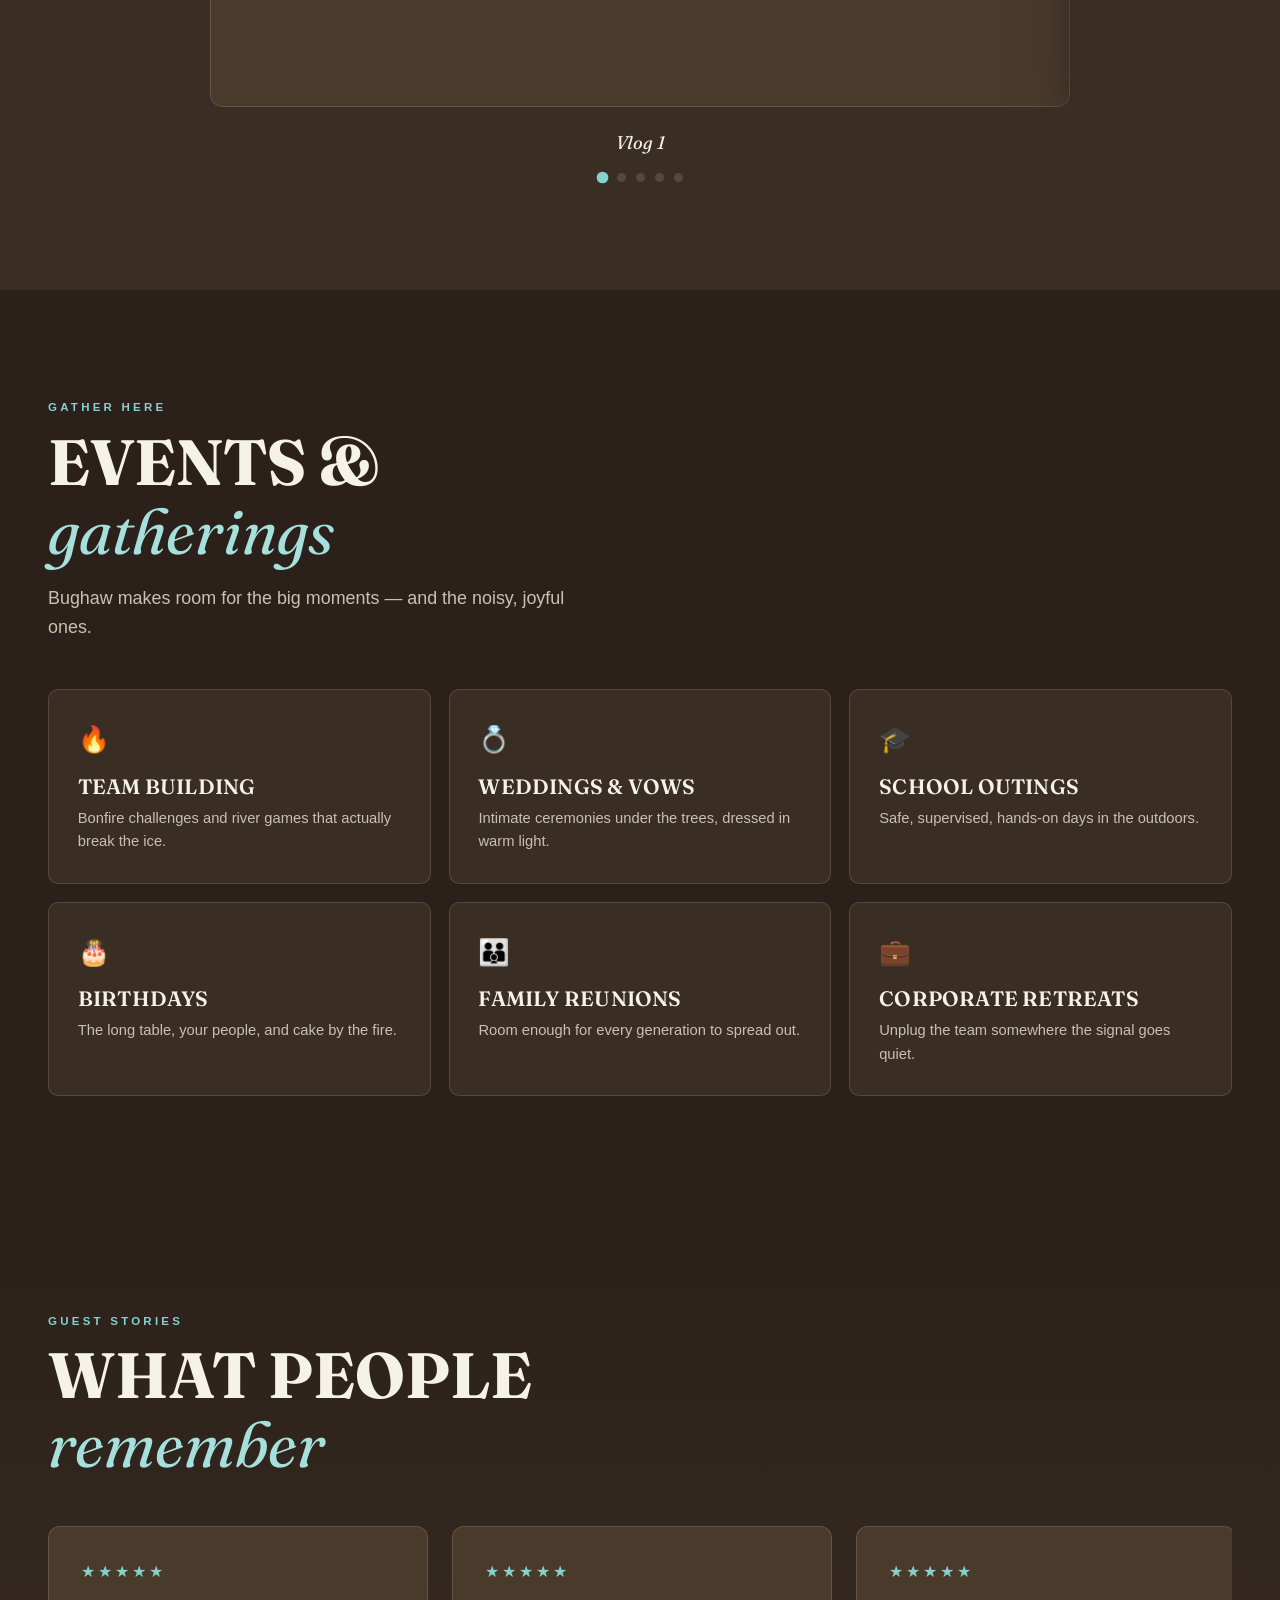
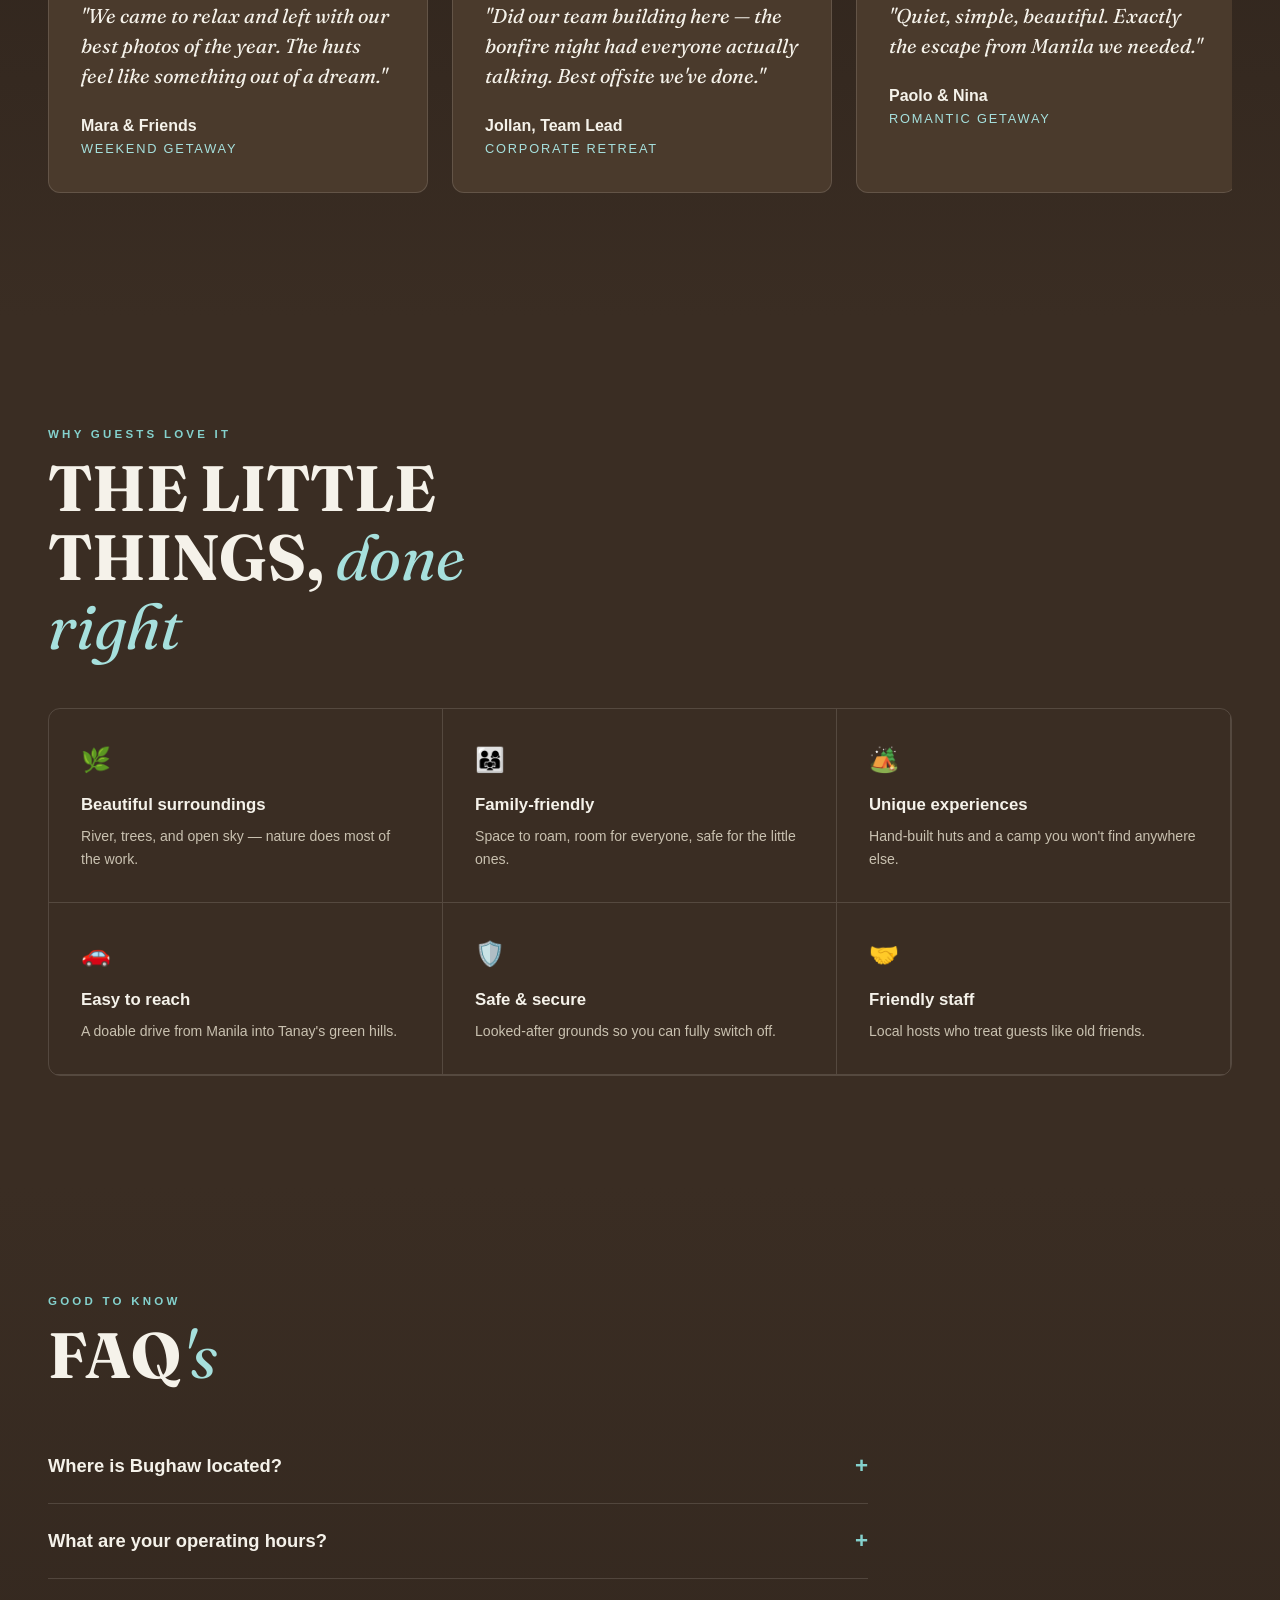
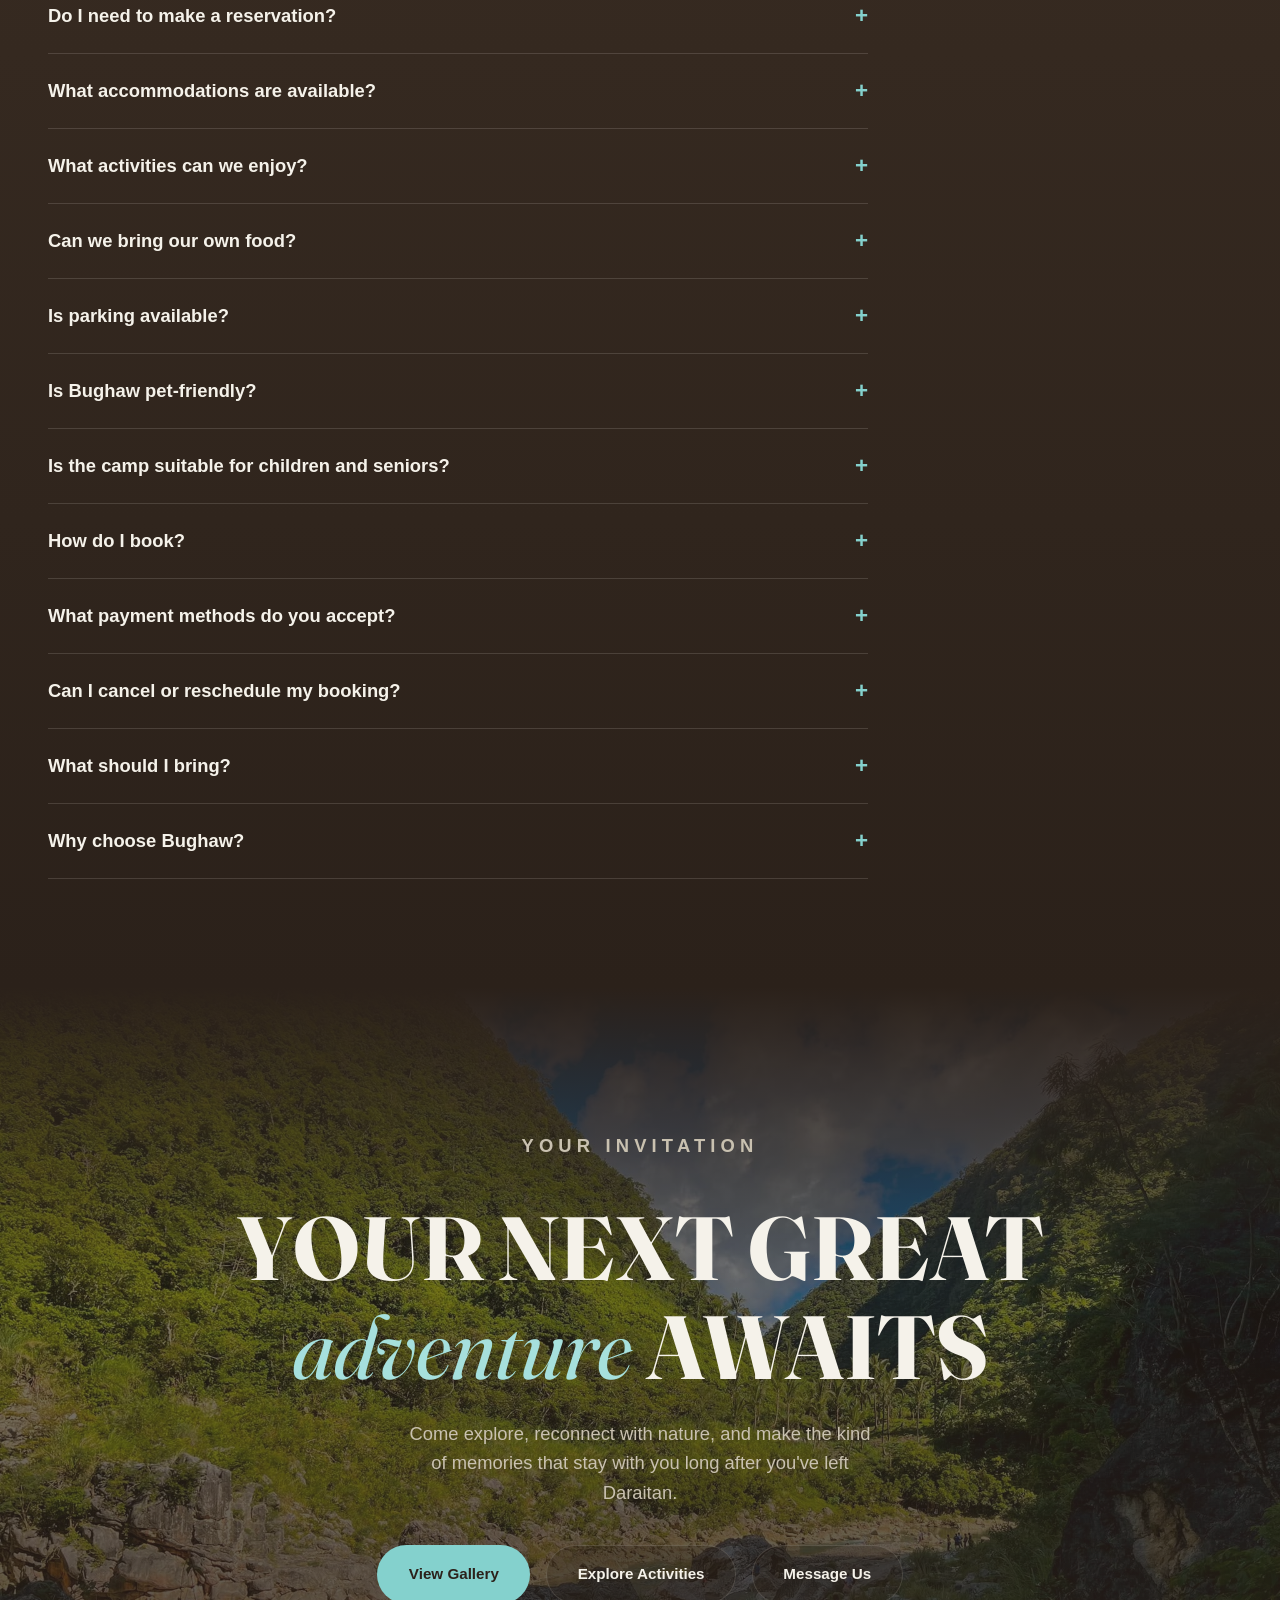
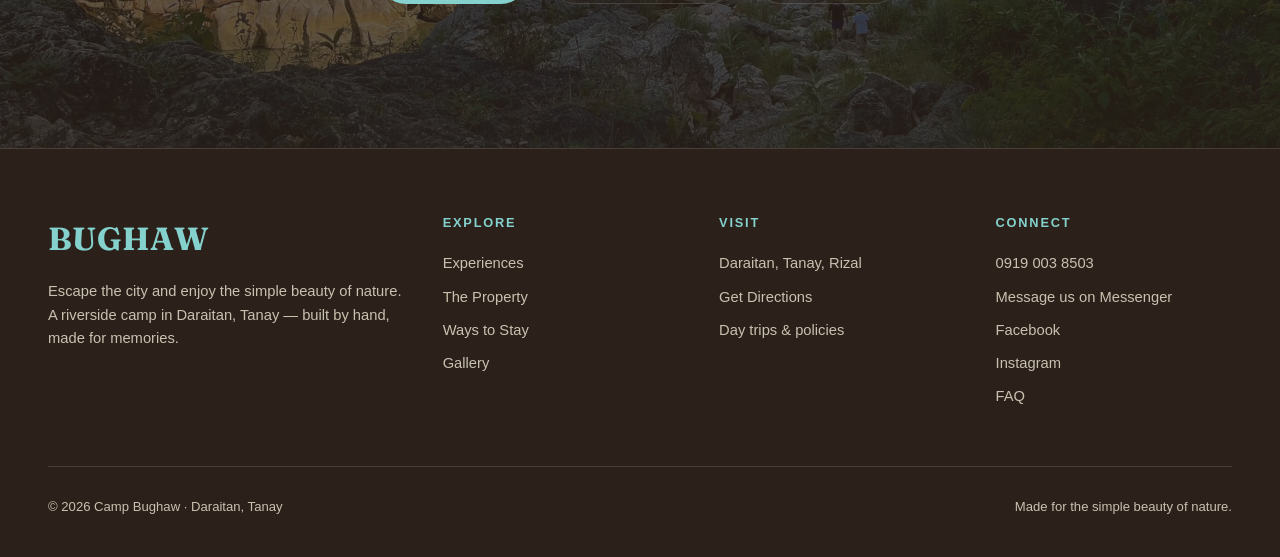
==== commit 785aa774: "change color scheme, fonts, fixed responsiveness" ====
--- a/index.html
+++ b/index.html
@@ -8,7 +8,7 @@
   <meta name="description" content="Escape the city and enjoy the simple beauty of nature at Camp Bughaw in Daraitan, Tanay. Riverside nipa huts, bonfire nights, hiking, and unforgettable getaways with family and friends.">
   <link rel="preconnect" href="https://fonts.googleapis.com">
   <link rel="preconnect" href="https://fonts.gstatic.com" crossorigin>
-  <link href="https://fonts.googleapis.com/css2?family=Anton&family=Bricolage+Grotesque:opsz,wght@12..96,400;12..96,600;12..96,800&family=Fraunces:ital,opsz,wght@0,9..144,400;0,9..144,500;1,9..144,400&display=swap" rel="stylesheet">
+  <link href="https://fonts.googleapis.com/css2?family=Bricolage+Grotesque:opsz,wght@12..96,400;12..96,600;12..96,800&family=Fraunces:ital,opsz,wght@0,9..144,400;0,9..144,500;0,9..144,600;0,9..144,700;0,9..144,900;1,9..144,400;1,9..144,500&display=swap" rel="stylesheet">
   <link rel="stylesheet" href="styles.css">
   <link rel="icon" type="image/png" href="images/logo4.png">
 </head>
@@ -52,9 +52,8 @@
       </div>
       <div class="story-grid">
         <div class="story-copy reveal">
-          <p>Escape the city and enjoy the simple beauty of nature at <span class="serif">Camp Bughaw</span>. Whether you're looking to relax, spend time with family and friends, or make lasting memories — this is the perfect place to slow down.</p>
-          <p>We built Bughaw around the things that matter out here: the sound of the river, the warmth of a bonfire, food shared at a long wooden table, and the kind of stillness you can only find under an open sky in Tanay.</p>
-          <p>Everything is made by hand and made to last — woven bamboo, thatched nipa, lanterns strung between the posts. Come as guests. Leave with stories.</p>
+          <p>Camp Bughaw is a pet-friendly camping and glamping destination nestled along the tranquil Agos River in Barangay Daraitan, Tanay, Rizal. Established to provide an accessible escape into nature, the camp was created for individuals, families, and groups seeking a peaceful outdoor experience.</p>
+          <p>The name "<span class="serif">Bughaw</span>," the Filipino word for blue, was inspired by the Agos River and the serene beauty of its natural surroundings. It reflects the calm, refreshing atmosphere that defines the Camp Bughaw experience.</p>
           <div class="statrow">
             <div class="stat">
               <div class="n">12+</div>
@@ -270,30 +269,30 @@
 
             <!-- VIDEO 1 -->
             <div class="v-slide"
-              data-src="videos/vlog1.mp4"
+              data-src=""
               data-title="Vlog 1"></div>
 
             <!-- VIDEO 2 -->
             <div class="v-slide"
-              data-src="videos/vlog2.mp4"
+              data-src=""
               data-title="Vlog 2"></div>
 
             <!-- VIDEO 3 -->
             <div class="v-slide"
-              data-src="videos/vlog3.mp4"
+              data-src=""
               data-title="Vlog 3"></div>
 
 
             <!-- VIDEO 4 -->
             <div class="v-slide"
-              data-src="videos/vlog4.mp4"
+              data-src=""
               data-title="Vlog 4"></div>
 
 
               
             <!-- VIDEO 5 -->
             <div class="v-slide"
-              data-src="videos/vlog5.mp4"
+              data-src=""
               data-title="Vlog 5"></div>
 
           </div>
@@ -563,7 +562,7 @@
     <div class="cw-panel" id="cwPanel" role="dialog" aria-label="Camp Bughaw help">
       <div class="cw-head">
         <div class="cw-head-l">
-          <img src="images/logo2.png" alt="">
+          <img src="images/logo4.png" alt="">
           <div>
             <div class="cw-name">Ask Bughaw</div>
             <div class="cw-status">Usually replies instantly</div>
--- a/styles.css
+++ b/styles.css
@@ -1,65 +1,51 @@
 :root {
-  --night: #0e1410;
-  --moss: #1c2620;
-  --bark: #2e2419;
-  --ember: #e8893f;
-  --ember-soft: #f0a868;
-  --leaf: #7fa05a;
-  --bone: #f4efe4;
-  --bone-dim: #cdc6b6;
-  --line: rgba(244, 239, 228, .14);
-}
-
-* {
-  margin: 0;
-  padding: 0;
-  box-sizing: border-box
-}
-
-html {
-  scroll-behavior: smooth
-}
+  --night: #2b211a;
+  --moss: #3a2d23;
+  --bark: #4a3a2c;
+  --ember: #84d1cd;
+  --ember-soft: #a6e0dd;
+  --leaf: #6bbdb8;
+  --bone: #f5f2ea;
+  --bone-dim: #c9c1b0;
+  --line: rgba(245, 242, 234, .14);
+
+  /* Type system (per brand guide)
+     --head : editorial serif for display headings (Grand Paradiso spirit)
+     --body : Helvetica for body/UI (brand guide body choice) */
+  --head: "Fraunces", "Playfair Display", Georgia, serif;
+  --body: "Helvetica Neue", Helvetica, Arial, sans-serif;
+}
+
+* { margin: 0; padding: 0; box-sizing: border-box }
+html { scroll-behavior: smooth }
 
 body {
   background: var(--night);
   color: var(--bone);
-  font-family: "Bricolage Grotesque", sans-serif;
+  font-family: var(--body);
   line-height: 1.6;
   overflow-x: hidden;
   -webkit-font-smoothing: antialiased
 }
 
-img {
-  display: block;
-  max-width: 100%
-}
-
-a {
-  color: inherit;
-  text-decoration: none
-}
-
-.wrap {
-  max-width: 1240px;
-  margin: 0 auto;
-  padding: 0 28px
-}
+img { display: block; max-width: 100% }
+a { color: inherit; text-decoration: none }
+
+.wrap { max-width: 1240px; margin: 0 auto; padding: 0 28px }
 
 .display {
-  font-family: "Anton", sans-serif;
-  font-weight: 400;
+  font-family: var(--head);
+  font-weight: 700;
   text-transform: uppercase;
-  letter-spacing: .01em;
-  line-height: .92
-}
-
-.serif {
-  font-family: "Fraunces", serif
-}
+  letter-spacing: 0;
+  line-height: 1.02
+}
+
+.serif { font-family: var(--head) }
 
 .eyebrow {
-  font-family: "Bricolage Grotesque";
-  font-weight: 800;
+  font-family: var(--body);
+  font-weight: 700;
   text-transform: uppercase;
   letter-spacing: .28em;
   font-size: .72rem;
@@ -71,1386 +57,516 @@
   transform: translateY(34px);
   transition: opacity 1s cubic-bezier(.2, .7, .2, 1), transform 1s cubic-bezier(.2, .7, .2, 1)
 }
-
-.reveal.in {
-  opacity: 1;
-  transform: none
-}
+.reveal.in { opacity: 1; transform: none }
 
 @media(prefers-reduced-motion:reduce) {
-  .reveal {
-    opacity: 1;
-    transform: none;
-    transition: none
-  }
+  .reveal { opacity: 1; transform: none; transition: none }
 }
 
 header {
-  position: fixed;
-  top: 0;
-  left: 0;
-  right: 0;
-  z-index: 100;
+  position: fixed; top: 0; left: 0; right: 0; z-index: 100;
   transition: background .4s, backdrop-filter .4s, border-color .4s;
   border-bottom: 1px solid transparent
 }
-
 header.scrolled {
-  background: rgba(14, 20, 16, .86);
+  background: rgba(43, 33, 26, .86);
   backdrop-filter: blur(14px);
   border-bottom: 1px solid var(--line)
 }
 
-.nav {
-  display: flex;
-  align-items: center;
-  justify-content: space-between;
-  height: 98px
-}
+.nav { display: flex; align-items: center; justify-content: space-between; height: 98px }
 
 /* --- brand / logo --- */
-.brand {
-  display: flex;
-  align-items: center;
-  gap: .3rem;
-  height: 100%;
-}
-
+.brand { display: flex; align-items: center; gap: .3rem; height: 100%; }
 .brand-logo {
-  height: 78px;
-  width: auto;
-  object-fit: contain;
-  display: block;
+  height: 78px; width: auto; object-fit: contain; display: block;
   filter: drop-shadow(0 2px 8px rgba(0, 0, 0, .35));
 }
-
 .brand-text {
-  font-family: "Anton";
-  font-size: 2.5rem;
-  letter-spacing: .03em;
+  font-family: var(--head);
+  font-weight: 700;
+  font-size: 2.4rem;
+  letter-spacing: .01em;
   text-transform: uppercase;
   line-height: 1;
-  color: var(--bone);
-  transform: translateY(18px);
-  margin-left: -0.15em;
-}
-
-.navlinks {
-  display: flex;
-  gap: 2rem;
-  font-weight: 600;
-  font-size: .9rem
-}
-
-.navlinks a {
-  position: relative;
-  color: #e4e4e4;
-  transition: color .3s
-}
-
-.navlinks a:hover {
-  color: var(--bone)
-}
-
+  color: #84D1CD;
+  transform: translateY(14px);
+  margin-left: -0.1em;
+}
+
+.navlinks { display: flex; gap: 2rem; font-weight: 600; font-size: .9rem }
+.navlinks a { position: relative; color: #e4e4e4; transition: color .3s }
+.navlinks a:hover { color: var(--bone) }
 .navlinks a::after {
-  content: "";
-  position: absolute;
-  left: 0;
-  bottom: -6px;
-  height: 2px;
-  width: 0;
-  background: var(--ember);
-  transition: width .3s
-}
-
-.navlinks a:hover::after {
-  width: 100%
-}
+  content: ""; position: absolute; left: 0; bottom: -6px;
+  height: 2px; width: 0; background: var(--ember); transition: width .3s
+}
+.navlinks a:hover::after { width: 100% }
 
 .navcta {
-  border: 1px solid var(--line);
-  padding: .6rem 1.2rem;
-  border-radius: 100px;
-  font-weight: 600;
-  font-size: .85rem;
-  transition: all .3s
-}
-
-.navcta:hover {
-  background: var(--ember);
-  border-color: var(--ember);
-  color: var(--night)
-}
+  border: 1px solid var(--line); padding: .6rem 1.2rem; border-radius: 100px;
+  font-weight: 600; font-size: .85rem; transition: all .3s
+}
+.navcta:hover { background: var(--ember); border-color: var(--ember); color: var(--night) }
 
 .burger {
-  display: none;
-  flex-direction: column;
-  gap: 5px;
-  background: none;
-  border: 0;
-  cursor: pointer;
-  padding: 8px
-}
-
-.burger span {
-  width: 24px;
-  height: 2px;
-  background: var(--bone);
-  transition: .3s
-}
+  display: none; flex-direction: column; gap: 5px;
+  background: none; border: 0; cursor: pointer; padding: 8px
+}
+.burger span { width: 24px; height: 2px; background: var(--bone); transition: .3s }
 
 .hero {
-  position: relative;
-  min-height: 100svh;
-  display: flex;
-  align-items: flex-end;
-  overflow: hidden
-}
-
-/* Short/landscape screens: don't force content to the very bottom
-   (prevents the tall headline from riding up under the fixed header) */
+  position: relative; min-height: 100svh;
+  display: flex; align-items: flex-start; overflow: hidden;
+  padding-top: clamp(120px, 19vh, 215px)
+}
+
 @media (max-height: 720px) {
-  .hero {
-    align-items: center;
-    padding-top: 110px;
-  }
-}
-
-.hero-bg {
-  position: absolute;
-  inset: 0;
-  z-index: 0
-}
-
+  .hero { align-items: center; padding-top: 110px; }
+}
+
+.hero-bg { position: absolute; inset: 0; z-index: 0 }
 .hero-bg img {
-  width: 100%;
-  height: 100%;
-  object-fit: cover;
+  width: 100%; height: 100%; object-fit: cover;
   animation: slowzoom 22s ease-out forwards
 }
-
-@keyframes slowzoom {
-  from {
-    transform: scale(1.12)
-  }
-
-  to {
-    transform: scale(1)
-  }
-}
-
+@keyframes slowzoom { from { transform: scale(1.12) } to { transform: scale(1) } }
 .hero-bg::after {
-  content: "";
-  position: absolute;
-  inset: 0;
-  background: radial-gradient(120% 90% at 70% 20%, rgba(232, 137, 63, .16), transparent 55%), linear-gradient(180deg, rgba(14, 20, 16, .55) 0%, rgba(14, 20, 16, .15) 35%, rgba(14, 20, 16, .7) 78%, var(--night) 100%)
-}
-
-.hero-inner {
-  position: relative;
-  z-index: 2;
-  padding-top: 120px;
-  padding-bottom: 8vh;
-  width: 100%
-}
-
-/* --- HERO HEADLINE (large & bold like original, roomy line-height so italic never collides) --- */
+  content: ""; position: absolute; inset: 0;
+  background: radial-gradient(120% 90% at 70% 20%, rgba(132, 209, 205, .16), transparent 55%), linear-gradient(180deg, rgba(43, 33, 26, .55) 0%, rgba(43, 33, 26, .15) 35%, rgba(43, 33, 26, .7) 78%, var(--night) 100%)
+}
+
+.hero-inner { position: relative; z-index: 2; padding-top: 0; padding-bottom: 8vh; width: 100% }
+
+/* HERO HEADLINE (serif: smaller max + roomier line-height so caps + italic never collide) */
 .hero h1 {
-  font-size: clamp(2.8rem, 8vw, 7rem);
-  max-width: 15ch;
-  line-height: 1.08;
-}
-
+  font-size: clamp(2.6rem, 7vw, 6rem);
+  max-width: 17ch;
+  line-height: 1.12;
+}
 .hero h1 em {
-  font-family: "Fraunces";
-  font-style: italic;
-  text-transform: none;
-  font-weight: 400;
-  color: var(--ember-soft);
-  letter-spacing: 0;
-  display: inline;
-  line-height: 1;
+  font-family: var(--head); font-style: italic; text-transform: none;
+  font-weight: 400; color: var(--ember-soft); letter-spacing: 0;
+  display: inline; line-height: 1;
+  padding: 0 .06em;
 }
 
 .hero-sub {
-  max-width: 48ch;
-  margin-top: 1.6rem;
-  font-size: clamp(1.05rem, 1.5vw, 1.3rem);
-  color: var(--bone-dim)
-}
-
-.hero-cta {
-  display: flex;
-  flex-wrap: wrap;
-  gap: 1rem;
-  margin-top: 2.4rem
-}
+  max-width: 48ch; margin-top: 1.6rem;
+  font-size: clamp(1.05rem, 1.5vw, 1.3rem); color: var(--bone);
+  text-shadow: 0 1px 12px rgba(14, 20, 16, .55), 0 1px 3px rgba(14, 20, 16, .5)
+}
+
+.hero-cta { display: flex; flex-wrap: wrap; gap: 1rem; margin-top: 2.4rem }
 
 .btn {
-  font-weight: 700;
-  font-size: .95rem;
-  padding: 1rem 1.9rem;
-  border-radius: 100px;
-  cursor: pointer;
-  transition: all .3s;
-  display: inline-flex;
-  align-items: center;
-  gap: .6rem;
-  border: 1px solid transparent
-}
-
-.btn-primary {
-  background: var(--ember);
-  color: var(--night)
-}
-
-.btn-primary:hover {
-  background: var(--ember-soft);
-  transform: translateY(-2px)
-}
-
-.btn-ghost {
-  border-color: var(--line);
-  color: var(--bone);
-  background: rgba(14, 20, 16, .3)
-}
-
-.btn-ghost:hover {
-  border-color: var(--bone);
-  transform: translateY(-2px)
-}
-
-
-section {
-  position: relative
-}
-
-.pad {
-  padding: clamp(5rem, 12vh, 9rem) 0
-}
-
-.sec-head {
-  max-width: 60ch
-}
-
+  font-family: var(--body);
+  font-weight: 700; font-size: .95rem; padding: 1rem 1.9rem; border-radius: 100px;
+  cursor: pointer; transition: all .3s; display: inline-flex; align-items: center;
+  gap: .6rem; border: 1px solid transparent
+}
+.btn-primary { background: var(--ember); color: var(--night) }
+.btn-primary:hover { background: var(--ember-soft); transform: translateY(-2px) }
+.btn-ghost { border-color: var(--line); color: var(--bone); background: rgba(43, 33, 26, .3) }
+.btn-ghost:hover { border-color: var(--bone); transform: translateY(-2px) }
+
+section { position: relative }
+.pad { padding: clamp(5rem, 12vh, 9rem) 0 }
+
+.sec-head { max-width: 60ch }
 .sec-head h2 {
-  font-size: clamp(2.2rem, 5.5vw, 4.4rem);
-  margin: .6rem 0 1.2rem
-}
-
+  font-size: clamp(2.1rem, 5vw, 4rem);
+  margin: .6rem 0 1.2rem;
+  line-height: 1.08
+}
 .sec-head h2 em {
-  font-family: "Fraunces";
-  font-style: italic;
-  text-transform: none;
-  color: var(--ember-soft);
-  font-weight: 400
-}
-
-.lead {
-  font-size: clamp(1.05rem, 1.4vw, 1.25rem);
-  color: var(--bone-dim);
-  max-width: 54ch
-}
-
-.story {
-  background: linear-gradient(180deg, var(--night), var(--moss))
-}
-
+  font-family: var(--head); font-style: italic; text-transform: none;
+  color: var(--ember-soft); font-weight: 400
+}
+
+.lead { font-size: clamp(1.05rem, 1.4vw, 1.25rem); color: var(--bone-dim); max-width: 54ch }
+
+.story { background: linear-gradient(180deg, var(--night), var(--moss)) }
 .story-grid {
-  display: grid;
-  grid-template-columns: 1.05fr .95fr;
-  gap: clamp(2rem, 5vw, 5rem);
-  align-items: center;
-  margin-top: 3rem
-}
-
-.story-copy p {
-  margin-bottom: 1.2rem;
-  font-size: 1.08rem
-}
-
-.story-copy .serif {
-  font-style: italic;
-  color: var(--ember-soft)
-}
-
-.story-photos {
-  position: relative;
-  height: clamp(360px, 52vw, 560px)
-}
-
+  display: grid; grid-template-columns: 1.15fr .95fr;
+  gap: clamp(2rem, 3.5vw, 3rem); align-items: start; margin-top: 3rem
+}
+.story-copy p { margin-bottom: 1.2rem; font-size: 1.08rem }
+.story-copy .serif { font-style: italic; color: var(--ember-soft) }
+
+.story-photos { position: relative; height: clamp(360px, 52vw, 560px) }
 .story-photos figure {
-  position: absolute;
-  overflow: hidden;
-  border-radius: 6px;
+  position: absolute; overflow: hidden; border-radius: 6px;
   box-shadow: 0 30px 60px -20px rgba(0, 0, 0, .7)
 }
-
-.story-photos figure img {
-  width: 100%;
-  height: 100%;
-  object-fit: cover;
-  transition: transform 1.2s
-}
-
-.story-photos .p1 {
-  inset: 0 32% 28% 0
-}
-
-.story-photos .p2 {
-  width: 46%;
-  height: 50%;
-  right: 0;
-  bottom: 0;
-  border: 6px solid var(--moss)
-}
-
-.story-photos figure:hover img {
-  transform: scale(1.06)
-}
-
-.statrow {
-  display: flex;
-  gap: 2.5rem;
-  margin-top: 2.4rem;
-  flex-wrap: wrap
-}
-
-.stat .n {
-  font-family: "Anton";
-  font-size: 2.6rem;
-  color: var(--ember)
-}
-
-.stat .l {
-  font-size: .8rem;
-  text-transform: uppercase;
-  letter-spacing: .18em;
-  color: var(--bone-dim)
-}
-
-.exp {
-  background: var(--moss)
-}
-
-.exp-grid {
-  display: grid;
-  grid-template-columns: repeat(12, 1fr);
-  gap: 18px;
-  margin-top: 3.2rem
-}
+.story-photos figure img { width: 100%; height: 100%; object-fit: cover; transition: transform 1.2s }
+.story-photos .p1 { inset: 0 32% 28% 0 }
+.story-photos .p2 { width: 46%; height: 50%; right: 0; bottom: 0; border: 6px solid var(--moss) }
+.story-photos figure:hover img { transform: scale(1.06) }
+
+.statrow { display: flex; gap: 2.5rem; margin-top: 2.4rem; flex-wrap: wrap }
+.stat .n { font-family: var(--head); font-weight: 700; font-size: 2.6rem; line-height: 1; color: var(--ember) }
+.stat .l { font-size: .8rem; text-transform: uppercase; letter-spacing: .18em; color: var(--bone-dim) }
+
+.exp { background: var(--moss) }
+.exp-grid { display: grid; grid-template-columns: repeat(12, 1fr); gap: 18px; margin-top: 3.2rem }
 
 .card {
-  position: relative;
-  border-radius: 8px;
-  overflow: hidden;
-  min-height: 300px;
-  display: flex;
-  align-items: flex-end;
-  cursor: pointer;
-  background: var(--bark)
-}
-
+  position: relative; border-radius: 8px; overflow: hidden; min-height: 300px;
+  display: flex; align-items: flex-end; cursor: pointer; background: var(--bark)
+}
 .card img {
-  position: absolute;
-  inset: 0;
-  width: 100%;
-  height: 100%;
-  object-fit: cover;
-  transition: transform 1s cubic-bezier(.2, .7, .2, 1);
-  filter: saturate(.95)
-}
-
+  position: absolute; inset: 0; width: 100%; height: 100%; object-fit: cover;
+  transition: transform 1s cubic-bezier(.2, .7, .2, 1); filter: saturate(.95)
+}
 .card::after {
-  content: "";
-  position: absolute;
-  inset: 0;
-  background: linear-gradient(180deg, transparent 30%, rgba(8, 12, 9, .92))
-}
-
-.card:hover img {
-  transform: scale(1.09)
-}
-
-.card-body {
-  position: relative;
-  z-index: 2;
-  padding: 1.6rem;
-  width: 100%
-}
-
-.card-body .k {
-  font-family: "Anton";
-  font-size: 1.6rem;
-  text-transform: uppercase
-}
-
+  content: ""; position: absolute; inset: 0;
+  background: linear-gradient(180deg, transparent 30%, rgba(20, 15, 11, .92))
+}
+.card:hover img { transform: scale(1.09) }
+.card-body { position: relative; z-index: 2; padding: 1.6rem; width: 100% }
+.card-body .k { font-family: var(--head); font-weight: 600; font-size: 1.55rem; line-height: 1.1; text-transform: uppercase }
 .card-body .meta {
-  font-size: .78rem;
-  color: var(--ember-soft);
-  text-transform: uppercase;
-  letter-spacing: .16em;
-  margin-bottom: .5rem;
-  font-weight: 700
-}
-
+  font-size: .78rem; color: var(--ember-soft); text-transform: uppercase;
+  letter-spacing: .16em; margin-bottom: .5rem; font-weight: 700
+}
 .card-body .d {
-  font-size: .92rem;
-  color: var(--bone-dim);
-  max-height: 0;
-  opacity: 0;
-  overflow: hidden;
-  transition: all .5s
-}
-
-.card:hover .card-body .d {
-  max-height: 120px;
-  opacity: 1;
-  margin-top: .6rem
-}
-
-.card.tall {
-  grid-row: span 2;
-  min-height: auto
-}
-
-.c-a {
-  grid-column: span 5
-}
-
-.c-b {
-  grid-column: span 4
-}
-
-.c-c {
-  grid-column: span 3;
-  grid-row: span 2
-}
-
-.c-d {
-  grid-column: span 3
-}
-
-.c-e {
-  grid-column: span 3
-}
-
-.c-f {
-  grid-column: span 3
-}
-
-.c-g {
-  grid-column: span 4
-}
-
-.c-h {
-  grid-column: span 4
-}
-
-.c-i {
-  grid-column: span 4
-}
-
-.prop {
-  background: linear-gradient(180deg, var(--moss), var(--night))
-}
-
+  font-size: .92rem; color: var(--bone-dim); max-height: 0; opacity: 0;
+  overflow: hidden; transition: all .5s
+}
+.card:hover .card-body .d { max-height: 120px; opacity: 1; margin-top: .6rem }
+.card.tall { grid-row: span 2; min-height: auto }
+
+.c-a { grid-column: span 5 }
+.c-b { grid-column: span 4 }
+.c-c { grid-column: span 3; grid-row: span 2 }
+.c-d { grid-column: span 3 }
+.c-e { grid-column: span 3 }
+.c-f { grid-column: span 3 }
+.c-g { grid-column: span 4 }
+.c-h { grid-column: span 4 }
+.c-i { grid-column: span 4 }
+
+.prop { background: linear-gradient(180deg, var(--moss), var(--night)) }
 .map {
-  position: relative;
-  margin-top: 3rem;
-  border: 1px solid var(--line);
-  border-radius: 12px;
-  overflow: hidden;
-  background: radial-gradient(60% 60% at 30% 30%, rgba(127, 160, 90, .12), transparent), radial-gradient(50% 50% at 75% 70%, rgba(232, 137, 63, .1), transparent), var(--bark);
+  position: relative; margin-top: 3rem; border: 1px solid var(--line);
+  border-radius: 12px; overflow: hidden;
+  background: radial-gradient(60% 60% at 30% 30%, rgba(107, 189, 184, .12), transparent), radial-gradient(50% 50% at 75% 70%, rgba(132, 209, 205, .1), transparent), var(--bark);
   min-height: clamp(380px, 48vw, 520px)
 }
-
-.map svg {
-  position: absolute;
-  inset: 0;
-  width: 100%;
-  height: 100%
-}
-
-.pin {
-  position: absolute;
-  transform: translate(-50%, -50%);
-  cursor: pointer;
-  z-index: 3
-}
-
+.map svg { position: absolute; inset: 0; width: 100%; height: 100% }
+.pin { position: absolute; transform: translate(-50%, -50%); cursor: pointer; z-index: 3 }
 .pin .dot {
-  width: 16px;
-  height: 16px;
-  border-radius: 50%;
-  background: var(--ember);
-  box-shadow: 0 0 0 0 rgba(232, 137, 63, .6);
-  animation: pulse 2.4s infinite
-}
-
-.pin .dot.leaf {
-  background: var(--leaf);
-  animation-delay: .6s
-}
-
+  width: 16px; height: 16px; border-radius: 50%; background: var(--ember);
+  box-shadow: 0 0 0 0 rgba(132, 209, 205, .6); animation: pulse 2.4s infinite
+}
+.pin .dot.leaf { background: var(--leaf); animation-delay: .6s }
 @keyframes pulse {
-  0% {
-    box-shadow: 0 0 0 0 rgba(232, 137, 63, .55)
-  }
-
-  70% {
-    box-shadow: 0 0 0 16px rgba(232, 137, 63, 0)
-  }
-
-  100% {
-    box-shadow: 0 0 0 0 rgba(232, 137, 63, 0)
-  }
-}
-
+  0% { box-shadow: 0 0 0 0 rgba(132, 209, 205, .55) }
+  70% { box-shadow: 0 0 0 16px rgba(132, 209, 205, 0) }
+  100% { box-shadow: 0 0 0 0 rgba(132, 209, 205, 0) }
+}
 .pin .lbl {
-  position: absolute;
-  left: 24px;
-  top: -6px;
-  white-space: nowrap;
-  background: rgba(14, 20, 16, .9);
-  border: 1px solid var(--line);
-  padding: .4rem .7rem;
-  border-radius: 6px;
-  font-size: .78rem;
-  font-weight: 600;
-  opacity: 0;
-  transform: translateX(-6px);
-  transition: .3s;
-  pointer-events: none
-}
-
-.pin:hover .lbl {
-  opacity: 1;
-  transform: none
-}
-
-.stay {
-  background: var(--night)
-}
-
-.stay-list {
-  margin-top: 3rem;
-  border-top: 1px solid var(--line)
-}
-
+  position: absolute; left: 24px; top: -6px; white-space: nowrap;
+  background: rgba(43, 33, 26, .9); border: 1px solid var(--line);
+  padding: .4rem .7rem; border-radius: 6px; font-size: .78rem; font-weight: 600;
+  opacity: 0; transform: translateX(-6px); transition: .3s; pointer-events: none
+}
+.pin:hover .lbl { opacity: 1; transform: none }
+
+.stay { background: var(--night) }
+.stay-list { margin-top: 3rem; border-top: 1px solid var(--line) }
 .stay-row {
-  display: grid;
-  grid-template-columns: auto 1fr auto;
-  gap: 2rem;
-  align-items: center;
-  padding: 2rem 0;
-  border-bottom: 1px solid var(--line);
-  transition: background .4s;
-  cursor: pointer;
-  position: relative
-}
-
-.stay-row:hover {
-  background: rgba(232, 137, 63, .04)
-}
-
-.stay-row .idx {
-  font-family: "Anton";
-  font-size: 1.1rem;
-  color: var(--ember)
-}
-
+  display: grid; grid-template-columns: auto 1fr auto; gap: 2rem;
+  align-items: center; padding: 2rem 0; border-bottom: 1px solid var(--line);
+  transition: background .4s; cursor: pointer; position: relative
+}
+.stay-row:hover { background: rgba(132, 209, 205, .04) }
+.stay-row .idx { font-family: var(--head); font-weight: 600; font-size: 1.1rem; color: var(--ember) }
 .stay-row .nm {
-  font-family: "Anton";
-  font-size: clamp(1.6rem, 3.4vw, 2.6rem);
-  text-transform: uppercase;
-  transition: transform .4s, color .4s
-}
-
-.stay-row:hover .nm {
-  transform: translateX(12px);
-  color: var(--ember-soft)
-}
-
+  font-family: var(--head); font-weight: 700;
+  font-size: clamp(1.6rem, 3.4vw, 2.5rem); line-height: 1.05;
+  text-transform: uppercase; transition: transform .4s, color .4s
+}
+.stay-row:hover .nm { transform: translateX(12px); color: var(--ember-soft) }
 .stay-row .cap {
-  font-size: .85rem;
-  color: var(--bone-dim);
-  text-transform: uppercase;
-  letter-spacing: .14em;
-  text-align: right
-}
-
-.stay-row .feat {
-  display: none;
-  grid-column: 2;
-  font-size: .95rem;
-  color: var(--bone-dim);
-  margin-top: .4rem
-}
-
-.stay-row:hover .feat {
-  display: block
-}
-
-.gal {
-  background: linear-gradient(180deg, var(--night), var(--moss))
-}
-
-.filters {
-  display: flex;
-  flex-wrap: wrap;
-  gap: .6rem;
-  margin-top: 2rem
-}
-
+  font-size: .85rem; color: var(--bone-dim); text-transform: uppercase;
+  letter-spacing: .14em; text-align: right
+}
+.stay-row .feat { display: none; grid-column: 2; font-size: .95rem; color: var(--bone-dim); margin-top: .4rem }
+.stay-row:hover .feat { display: block }
+
+.gal { background: linear-gradient(180deg, var(--night), var(--moss)) }
+.filters { display: flex; flex-wrap: wrap; gap: .6rem; margin-top: 2rem }
 .chip {
-  border: 1px solid var(--line);
-  background: none;
-  color: var(--bone-dim);
-  padding: .5rem 1.1rem;
-  border-radius: 100px;
-  font-weight: 600;
-  font-size: .85rem;
-  cursor: pointer;
-  transition: .3s
-}
-
-.chip.active,
-.chip:hover {
-  background: var(--ember);
-  border-color: var(--ember);
-  color: var(--night)
-}
-
-.masonry {
-  columns: 3;
-  column-gap: 16px;
-  margin-top: 2rem
-}
-
+  border: 1px solid var(--line); background: none; color: var(--bone-dim);
+  padding: .5rem 1.1rem; border-radius: 100px; font-weight: 600; font-size: .85rem;
+  cursor: pointer; transition: .3s
+}
+.chip.active, .chip:hover { background: var(--ember); border-color: var(--ember); color: var(--night) }
+
+.masonry { columns: 3; column-gap: 16px; margin-top: 2rem }
 .masonry figure {
-  break-inside: avoid;
-  margin-bottom: 16px;
-  border-radius: 8px;
-  overflow: hidden;
-  position: relative;
-  transition: opacity .4s, transform .4s
-}
-
-.masonry figure img {
-  width: 100%;
-  transition: transform 1s;
-  filter: saturate(.95)
-}
-
-.masonry figure:hover img {
-  transform: scale(1.07)
-}
-
+  break-inside: avoid; margin-bottom: 16px; border-radius: 8px; overflow: hidden;
+  position: relative; transition: opacity .4s, transform .4s
+}
+.masonry figure img { width: 100%; transition: transform 1s; filter: saturate(.95) }
+.masonry figure:hover img { transform: scale(1.07) }
 .masonry figure .tag {
-  position: absolute;
-  left: 12px;
-  bottom: 12px;
-  font-size: .72rem;
-  text-transform: uppercase;
-  letter-spacing: .14em;
-  font-weight: 700;
-  background: rgba(14, 20, 16, .8);
-  padding: .3rem .7rem;
-  border-radius: 4px;
-  opacity: 0;
-  transition: .3s
-}
-
-.masonry figure:hover .tag {
-  opacity: 1
-}
-
-.masonry figure.hide {
-  display: none
-}
-
-.video {
-  background: var(--moss)
-}
-
-.video-carousel {
-  max-width: 860px;
-  margin: 3rem auto 0;
-  position: relative
-}
-
-.vc-viewport {
-  overflow: hidden;
-  border-radius: 12px;
-  cursor: grab;
-  touch-action: pan-y
-}
-
-.vc-viewport.dragging {
-  cursor: grabbing
-}
-
-.vc-track {
-  display: flex;
-  transition: transform .55s cubic-bezier(.2, .7, .2, 1)
-}
-
-.vc-track.no-anim {
-  transition: none
-}
-
+  position: absolute; left: 12px; bottom: 12px; font-size: .72rem;
+  text-transform: uppercase; letter-spacing: .14em; font-weight: 700;
+  background: rgba(43, 33, 26, .8); padding: .3rem .7rem; border-radius: 4px;
+  opacity: 0; transition: .3s
+}
+.masonry figure:hover .tag { opacity: 1 }
+.masonry figure.hide { display: none }
+
+.video { background: var(--moss) }
+.video-carousel { max-width: 860px; margin: 3rem auto 0; position: relative }
+.vc-viewport { overflow: hidden; border-radius: 12px; cursor: grab; touch-action: pan-y }
+.vc-viewport.dragging { cursor: grabbing }
+.vc-track { display: flex; transition: transform .55s cubic-bezier(.2, .7, .2, 1) }
+.vc-track.no-anim { transition: none }
 .v-slide {
-  flex: 0 0 100%;
-  position: relative;
-  aspect-ratio: 16 / 9;
-  background: var(--bark);
-  border: 1px solid var(--line);
-  border-radius: 12px;
-  overflow: hidden;
+  flex: 0 0 100%; position: relative; aspect-ratio: 16 / 9; background: var(--bark);
+  border: 1px solid var(--line); border-radius: 12px; overflow: hidden;
   box-shadow: 0 30px 60px -20px rgba(0, 0, 0, .7)
 }
-
-.v-slide video,
-.v-slide .v-poster {
-  position: absolute;
-  inset: 0;
-  width: 100%;
-  height: 100%;
-  object-fit: cover;
-  border: 0;
-  display: block
-}
-
-.v-slide .v-poster {
-  background: transparent;
-  cursor: pointer;
-  transition: filter .4s
-}
-
+.v-slide video, .v-slide .v-poster {
+  position: absolute; inset: 0; width: 100%; height: 100%; object-fit: cover;
+  border: 0; display: block
+}
+.v-slide .v-poster { background: transparent; cursor: pointer; transition: filter .4s }
 .v-slide .v-poster::after {
-  content: "▶";
-  position: absolute;
-  left: 50%;
-  top: 50%;
-  transform: translate(-50%, -50%);
-  width: 74px;
-  height: 74px;
-  display: grid;
-  place-items: center;
-  font-size: 1.5rem;
-  color: var(--bone);
-  background: rgba(14, 20, 16, .55);
-  border: 1px solid var(--line);
-  border-radius: 50%;
-  backdrop-filter: blur(4px);
-  transition: transform .3s, background .3s
-}
-
-.v-slide .v-poster:hover::after {
-  transform: translate(-50%, -50%) scale(1.08);
-  background: var(--ember);
-  color: var(--night)
-}
-
-.v-slide .v-poster.gone {
-  display: none
-}
-
+  content: "\25B6"; position: absolute; left: 50%; top: 50%; transform: translate(-50%, -50%);
+  width: 74px; height: 74px; display: grid; place-items: center; font-size: 1.5rem;
+  color: var(--bone); background: rgba(43, 33, 26, .55); border: 1px solid var(--line);
+  border-radius: 50%; backdrop-filter: blur(4px); transition: transform .3s, background .3s
+}
+.v-slide .v-poster:hover::after { transform: translate(-50%, -50%) scale(1.08); background: var(--ember); color: var(--night) }
+.v-slide .v-poster.gone { display: none }
 .vc-arrow {
-  position: absolute;
-  top: calc(50% - 26px);
-  transform: translateY(-50%);
-  width: 46px;
-  height: 46px;
-  border-radius: 50%;
-  border: 1px solid var(--line);
-  background: rgba(14, 20, 16, .78);
-  backdrop-filter: blur(10px);
-  color: var(--bone);
-  font-size: 1.6rem;
-  line-height: 1;
-  cursor: pointer;
-  z-index: 4;
-  display: grid;
-  place-items: center;
-  transition: background .3s, border-color .3s, transform .3s
-}
-
-.vc-arrow:hover {
-  background: var(--ember);
-  border-color: var(--ember);
-  color: var(--night)
-}
-
-.vc-prev {
-  left: 14px
-}
-
-.vc-next {
-  right: 14px
-}
-
+  position: absolute; top: calc(50% - 26px); transform: translateY(-50%);
+  width: 46px; height: 46px; border-radius: 50%; border: 1px solid var(--line);
+  background: rgba(43, 33, 26, .78); backdrop-filter: blur(10px); color: var(--bone);
+  font-size: 1.6rem; line-height: 1; cursor: pointer; z-index: 4; display: grid;
+  place-items: center; transition: background .3s, border-color .3s, transform .3s
+}
+.vc-arrow:hover { background: var(--ember); border-color: var(--ember); color: var(--night) }
+.vc-prev { left: 14px }
+.vc-next { right: 14px }
 .video-now {
-  font-family: "Fraunces", serif;
-  font-style: italic;
-  font-size: 1.15rem;
-  color: var(--bone);
-  text-align: center;
-  margin-top: 1.3rem;
-  transition: opacity .35s ease
-}
-
-.video-now.swapping {
-  opacity: 0
-}
-
-.vc-dots {
-  display: flex;
-  justify-content: center;
-  gap: 10px;
-  margin-top: 1rem
-}
-
+  font-family: var(--head); font-style: italic; font-size: 1.15rem; color: var(--bone);
+  text-align: center; margin-top: 1.3rem; transition: opacity .35s ease
+}
+.video-now.swapping { opacity: 0 }
+.vc-dots { display: flex; justify-content: center; gap: 10px; margin-top: 1rem }
 .vc-dots button {
-  width: 9px;
-  height: 9px;
-  padding: 0;
-  border-radius: 50%;
-  border: 0;
-  background: var(--line);
-  cursor: pointer;
-  transition: background .3s, transform .3s
-}
-
-.vc-dots button.active {
-  background: var(--ember);
-  transform: scale(1.3)
-}
-
-.events {
-  background: var(--night)
-}
-
-.ev-grid {
-  display: grid;
-  grid-template-columns: repeat(3, 1fr);
-  gap: 18px;
-  margin-top: 3rem
-}
-
-.ev {
-  border: 1px solid var(--line);
-  border-radius: 10px;
-  padding: 1.8rem;
-  transition: .4s;
-  background: var(--moss)
-}
-
-.ev:hover {
-  border-color: var(--ember);
-  transform: translateY(-6px)
-}
-
-.ev .ic {
-  font-size: 1.6rem;
-  margin-bottom: 1rem
-}
-
+  width: 9px; height: 9px; padding: 0; border-radius: 50%; border: 0;
+  background: var(--line); cursor: pointer; transition: background .3s, transform .3s
+}
+.vc-dots button.active { background: var(--ember); transform: scale(1.3) }
+
+.events { background: var(--night) }
+.ev-grid { display: grid; grid-template-columns: repeat(3, 1fr); gap: 18px; margin-top: 3rem }
+.ev { border: 1px solid var(--line); border-radius: 10px; padding: 1.8rem; transition: .4s; background: var(--moss) }
+.ev:hover { border-color: var(--ember); transform: translateY(-6px) }
+.ev .ic { font-size: 1.6rem; margin-bottom: 1rem }
 .ev h4 {
-  font-family: "Anton";
-   letter-spacing: .10em;
-  text-transform: uppercase;
-  font-size: 1.3rem;
-  margin-bottom: .5rem
-}
-
-.ev p {
-  font-size: .92rem;
-  color: var(--bone-dim)
-}
-
-.testi {
-  background: linear-gradient(180deg, var(--night), var(--moss));
-}
-
+  font-family: var(--head); font-weight: 600; letter-spacing: .01em;
+  text-transform: uppercase; font-size: 1.3rem; line-height: 1.1; margin-bottom: .5rem
+}
+.ev p { font-size: .92rem; color: var(--bone-dim) }
+
+.testi { background: linear-gradient(180deg, var(--night), var(--moss)); }
 .t-track {
-  display: flex;
-  gap: 24px;
-  margin-top: 3rem;
-  overflow-x: auto;
-  scroll-snap-type: x mandatory;
-  padding-bottom: 1rem;
-  scrollbar-width: none;
-}
-
-.t-track::-webkit-scrollbar {
-  display: none;
-}
-
+  display: flex; gap: 24px; margin-top: 3rem; overflow-x: auto;
+  scroll-snap-type: x mandatory; padding-bottom: 1rem; scrollbar-width: none;
+}
+.t-track::-webkit-scrollbar { display: none; }
 .t-card {
-  scroll-snap-align: start;
-  flex: 0 0 380px;
-  min-width: 380px;
-  background: var(--bark);
-  border: 1px solid var(--line);
-  border-radius: 12px;
-  padding: 2rem;
-  box-sizing: border-box;
-}
-
+  scroll-snap-align: start; flex: 0 0 380px; min-width: 380px; background: var(--bark);
+  border: 1px solid var(--line); border-radius: 12px; padding: 2rem; box-sizing: border-box;
+}
 .t-card .q {
-  font-family: "Fraunces", serif;
-  font-style: italic;
-  font-size: 1.25rem;
-  line-height: 1.5;
-  margin-bottom: 1.4rem;
-}
-
-.t-card .who {
-  font-weight: 700;
-}
-
-.t-card .trip {
-  font-size: 0.8rem;
-  color: var(--ember-soft);
-  text-transform: uppercase;
-  letter-spacing: 0.14em;
-}
-
-.t-card .stars {
-  color: var(--ember);
-  margin-bottom: 1rem;
-  letter-spacing: 3px;
-}
-
-.love {
-  background: var(--moss)
-}
-
+  font-family: var(--head); font-style: italic; font-size: 1.25rem;
+  line-height: 1.5; margin-bottom: 1.4rem;
+}
+.t-card .who { font-weight: 700; }
+.t-card .trip { font-size: 0.8rem; color: var(--ember-soft); text-transform: uppercase; letter-spacing: 0.14em; }
+.t-card .stars { color: var(--ember); margin-bottom: 1rem; letter-spacing: 3px; }
+
+.love { background: var(--moss) }
 .love-grid {
-  display: grid;
-  grid-template-columns: repeat(3, 1fr);
-  gap: 0;
-  margin-top: 3rem;
-  border: 1px solid var(--line);
-  border-radius: 12px;
-  overflow: hidden
-}
-
-.love-grid .it {
-  padding: 2rem;
-  border-right: 1px solid var(--line);
-  border-bottom: 1px solid var(--line)
-}
-
-.love-grid .it .ic {
-  font-size: 1.5rem;
-  margin-bottom: .8rem
-}
-
-.love-grid .it h4 {
-  font-weight: 800;
-  font-size: 1.05rem;
-  margin-bottom: .4rem
-}
-
-.love-grid .it p {
-  font-size: .88rem;
-  color: var(--bone-dim)
-}
-
-.faq {
-  background: linear-gradient(180deg, var(--moss), var(--night))
-}
-
-.acc {
-  margin-top: 2.5rem;
-  max-width: 820px
-}
-
-.q-item {
-  border-bottom: 1px solid var(--line)
-}
-
+  display: grid; grid-template-columns: repeat(3, 1fr); gap: 0; margin-top: 3rem;
+  border: 1px solid var(--line); border-radius: 12px; overflow: hidden
+}
+.love-grid .it { padding: 2rem; border-right: 1px solid var(--line); border-bottom: 1px solid var(--line) }
+.love-grid .it .ic { font-size: 1.5rem; margin-bottom: .8rem }
+.love-grid .it h4 { font-weight: 800; font-size: 1.05rem; margin-bottom: .4rem }
+.love-grid .it p { font-size: .88rem; color: var(--bone-dim) }
+
+.faq { background: linear-gradient(180deg, var(--moss), var(--night)) }
+.acc { margin-top: 2.5rem; max-width: 820px }
+.q-item { border-bottom: 1px solid var(--line) }
 .q-item button {
-  width: 100%;
-  text-align: left;
-  background: none;
-  border: 0;
-  color: var(--bone);
-  padding: 1.5rem 0;
-  font-family: "Bricolage Grotesque";
-  font-weight: 700;
-  font-size: 1.15rem;
-  cursor: pointer;
-  display: flex;
-  justify-content: space-between;
-  align-items: center;
-  gap: 1rem
-}
-
-.q-item .sign {
-  color: var(--ember);
-  font-size: 1.4rem;
-  transition: transform .3s;
-  flex-shrink: 0
-}
-
-.q-item.open .sign {
-  transform: rotate(45deg)
-}
-
-.q-item .ans {
-  max-height: 0;
-  overflow: hidden;
-  transition: max-height .4s ease;
-  color: var(--bone-dim)
-}
-
-.q-item .ans p {
-  padding: 0 0 1.5rem
-}
-
-.final {
-  position: relative;
-  text-align: center;
-  overflow: hidden
-}
-
-.final-bg {
-  position: absolute;
-  inset: 0;
-  z-index: 0
-}
-
-.final-bg img {
-  width: 100%;
-  height: 100%;
-  object-fit: cover
-}
-
+  width: 100%; text-align: left; background: none; border: 0; color: var(--bone);
+  padding: 1.5rem 0; font-family: var(--body); font-weight: 700; font-size: 1.15rem;
+  cursor: pointer; display: flex; justify-content: space-between; align-items: center; gap: 1rem
+}
+.q-item .sign { color: var(--ember); font-size: 1.4rem; transition: transform .3s; flex-shrink: 0 }
+.q-item.open .sign { transform: rotate(45deg) }
+.q-item .ans { max-height: 0; overflow: hidden; transition: max-height .4s ease; color: var(--bone-dim) }
+.q-item .ans p { padding: 0 0 1.5rem }
+
+.final { position: relative; text-align: center; overflow: hidden }
+.final-bg { position: absolute; inset: 0; z-index: 0 }
+.final-bg img { width: 100%; height: 100%; object-fit: cover }
 .final-bg::after {
-  content: "";
-  position: absolute;
-  inset: 0;
-  background: linear-gradient(180deg, var(--night) 0%, rgba(14, 20, 16, .6) 40%, rgba(14, 20, 16, .82) 100%)
-}
-
-.final-inner {
-  position: relative;
-  z-index: 2;
-  padding: clamp(6rem, 16vh, 12rem) 0
-}
-
+  content: ""; position: absolute; inset: 0;
+  background: linear-gradient(180deg, var(--night) 0%, rgba(43, 33, 26, .6) 40%, rgba(43, 33, 26, .82) 100%)
+}
+.final-inner { position: relative; z-index: 2; padding: clamp(6rem, 16vh, 12rem) 0 }
 .final h2 {
-  font-size: clamp(2.6rem, 8vw, 7rem);
-  max-width: 16ch;
-  margin: 0 auto 1.4rem
-}
-
+  font-size: clamp(2.4rem, 7vw, 6rem);
+  max-width: 18ch;
+  margin: 0 auto 1.4rem;
+  line-height: 1.1
+}
 .final h2 em {
-  font-family: "Fraunces";
-  font-style: italic;
-  text-transform: none;
-  color: var(--ember-soft);
-  font-weight: 400
-}
-
-.final p {
-  max-width: 46ch;
-  margin: 0 auto 2.4rem;
-  color: var(--bone-dim);
-  font-size: 1.15rem
-}
-
-.final .hero-cta {
-  justify-content: center
-}
-
-footer {
-  background: var(--night);
-  border-top: 1px solid var(--line);
-  padding: 4rem 0 2.5rem
-}
-
-.foot-grid {
-  display: grid;
-  grid-template-columns: 1.5fr 1fr 1fr 1fr;
-  gap: 2.5rem
-}
-
+  font-family: var(--head); font-style: italic; text-transform: none;
+  color: var(--ember-soft); font-weight: 400
+}
+.final p { max-width: 46ch; margin: 0 auto 2.4rem; color: var(--bone-dim); font-size: 1.15rem }
+.final .hero-cta { justify-content: center }
+
+footer { background: var(--night); border-top: 1px solid var(--line); padding: 4rem 0 2.5rem }
+.foot-grid { display: grid; grid-template-columns: 1.5fr 1fr 1fr 1fr; gap: 2.5rem }
 .foot-grid h5 {
-  font-family: "Bricolage Grotesque";
-  font-weight: 800;
-  text-transform: uppercase;
-  letter-spacing: .14em;
-  font-size: .8rem;
-  color: var(--ember);
-  margin-bottom: 1.2rem
-}
-
-.foot-grid a,
-.foot-grid p {
-  display: block;
-  color: var(--bone-dim);
-  font-size: .92rem;
-  margin-bottom: .6rem;
-  transition: color .3s
-}
-
-.foot-grid a:hover {
-  color: var(--bone)
-}
-
+  font-family: var(--body); font-weight: 800; text-transform: uppercase;
+  letter-spacing: .14em; font-size: .8rem; color: var(--ember); margin-bottom: 1.2rem
+}
+.foot-grid a, .foot-grid p {
+  display: block; color: var(--bone-dim); font-size: .92rem;
+  margin-bottom: .6rem; transition: color .3s
+}
+.foot-grid a:hover { color: var(--bone) }
 .foot-brand {
-  font-family: "Anton";
-  font-size: 2rem;
-  text-transform: uppercase;
-  margin-bottom: 1rem
-}
-
-.foot-brand b {
-  color: var(--ember)
-}
-
+  font-family: var(--head); font-weight: 700; font-size: 2rem;
+  letter-spacing: .01em; text-transform: uppercase; margin-bottom: 1rem
+}
+.foot-brand b { color: var(--ember) }
 .foot-bot {
-  display: flex;
-  justify-content: space-between;
-  flex-wrap: wrap;
-  gap: 1rem;
-  margin-top: 3rem;
-  padding-top: 1.8rem;
-  border-top: 1px solid var(--line);
-  font-size: .82rem;
-  color: var(--bone-dim)
+  display: flex; justify-content: space-between; flex-wrap: wrap; gap: 1rem;
+  margin-top: 3rem; padding-top: 1.8rem; border-top: 1px solid var(--line);
+  font-size: .82rem; color: var(--bone-dim)
 }
 
 /* --- location map (property section) --- */
 .locate {
-  display: grid;
-  grid-template-columns: 1.4fr 1fr;
-  gap: 0;
-  margin-top: 1.5rem;
-  border: 1px solid var(--line);
-  border-radius: 12px;
-  overflow: hidden;
-}
-.locate-map {
-  min-height: 360px;
-}
+  display: grid; grid-template-columns: 1.4fr 1fr; gap: 0; margin-top: 1.5rem;
+  border: 1px solid var(--line); border-radius: 12px; overflow: hidden;
+}
+.locate-map { min-height: 360px; }
 .locate-map iframe {
-  width: 100%;
-  height: 100%;
-  min-height: 360px;
-  border: 0;
-  display: block;
+  width: 100%; height: 100%; min-height: 360px; border: 0; display: block;
   filter: grayscale(.3) contrast(1.05);
 }
 .locate-info {
-  background: var(--bark);
-  padding: clamp(1.6rem, 4vw, 2.8rem);
-  display: flex;
-  flex-direction: column;
-  justify-content: center;
-  gap: .8rem;
+  background: var(--bark); padding: clamp(1.6rem, 4vw, 2.8rem);
+  display: flex; flex-direction: column; justify-content: center; gap: .8rem;
 }
 .locate-info h3 {
-  font-family: "Anton";
-  text-transform: uppercase;
-  font-size: clamp(1.6rem, 3vw, 2.2rem);
-  line-height: 1;
-}
-.locate-info p {
-  color: var(--bone-dim);
-  font-size: .95rem;
-}
-.locate-info .btn {
-  align-self: flex-start;
-  margin-top: .6rem;
-}
+  font-family: var(--head); font-weight: 700; text-transform: uppercase;
+  font-size: clamp(1.6rem, 3vw, 2.2rem); line-height: 1.05;
+}
+.locate-info p { color: var(--bone-dim); font-size: .95rem; }
+.locate-info .btn { align-self: flex-start; margin-top: .6rem; }
 
 /* ================= CHAT WIDGET ================= */
-.cw {
-  position: fixed;
-  right: 24px;
-  bottom: 24px;
-  z-index: 200;
-  font-family: "Bricolage Grotesque", sans-serif;
-}
-
+.cw { position: fixed; right: 24px; bottom: 24px; z-index: 200; font-family: var(--body); }
 .cw-fab {
-  width: 62px;
-  height: 62px;
-  border-radius: 50%;
-  border: 1px solid var(--ember);
-  background: var(--ember);
-  color: var(--night);
-  cursor: pointer;
-  box-shadow: 0 14px 34px -8px rgba(232, 137, 63, .5);
-  position: relative;
-  display: grid;
-  place-items: center;
-  transition: transform .3s, background .3s;
-  margin-left: auto;
+  width: 62px; height: 62px; border-radius: 50%; border: 1px solid var(--ember);
+  background: var(--ember); color: var(--night); cursor: pointer;
+  box-shadow: 0 14px 34px -8px rgba(132, 209, 205, .5); position: relative;
+  display: grid; place-items: center; transition: transform .3s, background .3s; margin-left: auto;
 }
 .cw-fab:hover { transform: translateY(-3px) scale(1.04); }
-.cw-fab span {
-  position: absolute;
-  font-size: 1.55rem;
-  line-height: 1;
-  transition: opacity .25s, transform .25s;
-}
+.cw-fab span { position: absolute; font-size: 1.55rem; line-height: 1; transition: opacity .25s, transform .25s; }
 .cw-fab-close { opacity: 0; transform: rotate(-90deg); font-size: 2rem; }
 .cw.open .cw-fab-open { opacity: 0; transform: rotate(90deg); }
 .cw.open .cw-fab-close { opacity: 1; transform: rotate(0); }
-
 .cw-panel {
-  position: absolute;
-  right: 0;
-  bottom: 78px;
-  width: min(380px, calc(100vw - 32px));
-  height: min(600px, calc(100vh - 130px));
-  background: var(--moss);
-  border: 1px solid var(--line);
-  border-radius: 16px;
-  overflow: hidden;
-  display: flex;
-  flex-direction: column;
+  position: absolute; right: 0; bottom: 78px;
+  width: min(380px, calc(100vw - 32px)); height: min(600px, calc(100vh - 130px));
+  background: var(--moss); border: 1px solid var(--line); border-radius: 16px;
+  overflow: hidden; display: flex; flex-direction: column;
   box-shadow: 0 40px 80px -24px rgba(0, 0, 0, .8);
-  transform: translateY(16px) scale(.96);
-  opacity: 0;
-  pointer-events: none;
+  transform: translateY(16px) scale(.96); opacity: 0; pointer-events: none;
   transition: transform .35s cubic-bezier(.2,.7,.2,1), opacity .35s;
 }
 .cw.open .cw-panel { transform: none; opacity: 1; pointer-events: auto; }
-
 .cw-head {
-  display: flex;
-  align-items: center;
-  justify-content: space-between;
-  padding: 1rem 1.1rem;
-  background: var(--night);
-  border-bottom: 1px solid var(--line);
+  display: flex; align-items: center; justify-content: space-between;
+  padding: 1rem 1.1rem; background: var(--night); border-bottom: 1px solid var(--line);
 }
 .cw-head-l { display: flex; align-items: center; gap: .7rem; }
 .cw-head-l img { height: 40px; width: auto; }
 .cw-name {
-  font-family: "Anton", sans-serif;
-  text-transform: uppercase;
-  letter-spacing: .04em;
-  font-size: 1.05rem;
+  font-family: var(--head); font-weight: 700; text-transform: uppercase;
+  letter-spacing: .02em; font-size: 1.05rem;
 }
 .cw-status { font-size: .74rem; color: var(--leaf); }
 .cw-close {
-  background: none; border: 0; color: var(--bone-dim);
-  font-size: 1.6rem; line-height: 1; cursor: pointer; padding: 0 .2rem;
-  transition: color .3s;
+  background: none; border: 0; color: var(--bone-dim); font-size: 1.6rem;
+  line-height: 1; cursor: pointer; padding: 0 .2rem; transition: color .3s;
 }
 .cw-close:hover { color: var(--bone); }
-
 .cw-body {
-  flex: 1;
-  overflow-y: auto;
-  padding: 1.1rem;
-  display: flex;
-  flex-direction: column;
-  gap: .8rem;
-  scrollbar-width: thin;
-  scrollbar-color: var(--line) transparent;
+  flex: 1; overflow-y: auto; padding: 1.1rem; display: flex; flex-direction: column;
+  gap: .8rem; scrollbar-width: thin; scrollbar-color: var(--line) transparent;
 }
 .cw-body::-webkit-scrollbar { width: 6px; }
 .cw-body::-webkit-scrollbar-track { background: transparent; }
-.cw-body::-webkit-scrollbar-thumb {
-  background: var(--line);
-  border-radius: 100px;
-}
+.cw-body::-webkit-scrollbar-thumb { background: var(--line); border-radius: 100px; }
 .cw-body::-webkit-scrollbar-thumb:hover { background: var(--bone-dim); }
 .cw-msg {
-  max-width: 84%;
-  padding: .7rem .9rem;
-  border-radius: 14px;
-  font-size: .92rem;
-  line-height: 1.45;
-  animation: cwIn .35s cubic-bezier(.2,.7,.2,1);
+  max-width: 84%; padding: .7rem .9rem; border-radius: 14px; font-size: .92rem;
+  line-height: 1.45; animation: cwIn .35s cubic-bezier(.2,.7,.2,1);
 }
 @keyframes cwIn { from { opacity: 0; transform: translateY(8px); } }
 .cw-msg.bot {
-  align-self: flex-start;
-  background: var(--bark);
-  border: 1px solid var(--line);
-  border-bottom-left-radius: 4px;
-  color: var(--bone);
+  align-self: flex-start; background: var(--bark); border: 1px solid var(--line);
+  border-bottom-left-radius: 4px; color: var(--bone);
 }
 .cw-msg.user {
-  align-self: flex-end;
-  background: var(--ember);
-  color: var(--night);
-  border-bottom-right-radius: 4px;
-  font-weight: 600;
+  align-self: flex-end; background: var(--ember); color: var(--night);
+  border-bottom-right-radius: 4px; font-weight: 600;
 }
 .cw-msg a { color: var(--ember-soft); font-weight: 700; text-decoration: underline; }
 .cw-msg.user a { color: var(--night); }
-
-.cw-chips {
-  display: flex;
-  gap: .5rem;
-  flex-wrap: wrap;
-  margin-top: -.2rem;
-}
+.cw-chips { display: flex; gap: .5rem; flex-wrap: wrap; margin-top: -.2rem; }
 .cw-chips button {
-  flex: 0 0 auto;
-  border: 1px solid var(--line);
-  background: none;
-  color: var(--bone-dim);
-  padding: .4rem .8rem;
-  border-radius: 100px;
-  font-size: .78rem;
-  font-weight: 600;
-  cursor: pointer;
-  white-space: nowrap;
-  transition: .3s;
-}
-.cw-chips button:hover {
-  background: var(--ember); border-color: var(--ember); color: var(--night);
-}
-
-.cw-input {
-  display: flex;
-  gap: .5rem;
-  padding: .8rem 1rem 1rem;
-  border-top: 1px solid var(--line);
-}
+  flex: 0 0 auto; border: 1px solid var(--line); background: none; color: var(--bone-dim);
+  padding: .4rem .8rem; border-radius: 100px; font-size: .78rem; font-weight: 600;
+  cursor: pointer; white-space: nowrap; transition: .3s;
+}
+.cw-chips button:hover { background: var(--ember); border-color: var(--ember); color: var(--night); }
+.cw-input { display: flex; gap: .5rem; padding: .8rem 1rem 1rem; border-top: 1px solid var(--line); }
 .cw-input input {
-  flex: 1;
-  background: var(--night);
-  border: 1px solid var(--line);
-  border-radius: 100px;
-  color: var(--bone);
-  padding: .7rem 1rem;
-  font-family: inherit;
-  font-size: .9rem;
-  outline: none;
-  transition: border-color .3s;
+  flex: 1; background: var(--night); border: 1px solid var(--line); border-radius: 100px;
+  color: var(--bone); padding: .7rem 1rem; font-family: inherit; font-size: .9rem;
+  outline: none; transition: border-color .3s;
 }
 .cw-input input:focus { border-color: var(--ember); }
 .cw-input button {
-  flex: 0 0 auto;
-  width: 42px;
-  border: 0;
-  border-radius: 50%;
-  background: var(--ember);
-  color: var(--night);
-  font-size: 1.15rem;
-  cursor: pointer;
-  transition: background .3s, transform .3s;
+  flex: 0 0 auto; width: 42px; border: 0; border-radius: 50%; background: var(--ember);
+  color: var(--night); font-size: 1.15rem; cursor: pointer; transition: background .3s, transform .3s;
 }
 .cw-input button:hover { background: var(--ember-soft); transform: scale(1.05); }
-
 .cw-typing { display: flex; gap: 4px; padding: .3rem 0; }
 .cw-typing span {
-  width: 7px; height: 7px; border-radius: 50%;
-  background: var(--bone-dim);
+  width: 7px; height: 7px; border-radius: 50%; background: var(--bone-dim);
   animation: cwBlink 1.2s infinite both;
 }
 .cw-typing span:nth-child(2) { animation-delay: .2s; }
@@ -1460,66 +576,25 @@
 
 /* =========================================================
    RESPONSIVE BREAKPOINTS
-   Ordered largest → smallest so the cascade resolves cleanly.
-   1240  small laptops
-   1024  iPad landscape / small laptop
-    900  iPad portrait / tablets (burger nav kicks in)
-    768  small tablets
-    560  phones
    ========================================================= */
 
-/* ---------- SMALL LAPTOPS / LARGE TABLETS (≤1240px) ---------- */
+/* ---------- SMALL LAPTOPS / LARGE TABLETS (<=1240px) ---------- */
 @media (max-width: 1240px) {
-  .wrap {
-    padding: 0 24px;
-  }
-
-  .exp-grid {
-    gap: 14px;
-  }
-
-  .masonry {
-    column-gap: 14px;
-  }
-
-  .foot-grid {
-    gap: 2rem;
-  }
-}
-
-/* ---------- iPad LANDSCAPE / SMALL LAPTOP (≤1024px) ---------- */
+  .wrap { padding: 0 24px; }
+  .exp-grid { gap: 14px; }
+  .masonry { column-gap: 14px; }
+  .foot-grid { gap: 2rem; }
+}
+
+/* ---------- iPad LANDSCAPE / SMALL LAPTOP (<=1024px) ---------- */
 @media (max-width: 1024px) {
-  .nav {
-    height: 84px;
-  }
-
-  .brand-logo {
-    height: 64px;
-  }
-
-  .brand-text {
-    font-size: 2.1rem;
-    transform: translateY(14px);
-  }
-
-  .navlinks {
-    gap: 1.4rem;
-    font-size: .85rem;
-  }
-
-  .hero h1 {
-    font-size: clamp(2.6rem, 7.5vw, 5.4rem);
-  }
-
-  .story-grid {
-    gap: clamp(1.5rem, 4vw, 3rem);
-  }
-
-  /* Experiences: cleaner 6-col tablet layout, no forced tall card */
-  .exp-grid {
-    grid-template-columns: repeat(6, 1fr);
-  }
-
+  .nav { height: 84px; }
+  .brand-logo { height: 64px; }
+  .brand-text { font-size: 2rem; transform: translateY(11px); }
+  .navlinks { gap: 1.4rem; font-size: .85rem; }
+  .hero h1 { font-size: clamp(2.4rem, 6.5vw, 4.8rem); }
+  .story-grid { gap: clamp(1.5rem, 4vw, 3rem); }
+  .exp-grid { grid-template-columns: repeat(6, 1fr); }
   .c-a { grid-column: span 6; }
   .c-b { grid-column: span 3; }
   .c-c { grid-column: span 3; grid-row: span 1; }
@@ -1529,240 +604,69 @@
   .c-g { grid-column: span 2; }
   .c-h { grid-column: span 2; }
   .c-i { grid-column: span 2; }
-
-  .card.tall {
-    grid-row: span 1;
-    min-height: 300px;
+  .card.tall { grid-row: span 1; min-height: 300px; }
+  .card-body .d { max-height: 120px; opacity: 1; margin-top: .6rem; }
+  .stay-row .feat { display: block; }
+  .ev-grid { grid-template-columns: repeat(2, 1fr); }
+  .love-grid { grid-template-columns: repeat(2, 1fr); }
+  .love-grid .it:nth-child(2n) { border-right: 0; }
+  .foot-grid { grid-template-columns: 1.4fr 1fr 1fr; }
+}
+
+/* ---------- iPad PORTRAIT / TABLETS (<=900px) — burger nav ---------- */
+@media (max-width: 900px) {
+  .navlinks, .navcta { display: none }
+  .burger { display: flex }
+  .nav { height: 84px; }
+  header.open .navlinks {
+    display: flex; position: absolute; top: 84px; left: 0; right: 0;
+    flex-direction: column; background: rgba(43, 33, 26, .97);
+    padding: 1.5rem 28px; gap: 1.2rem; border-bottom: 1px solid var(--line)
   }
-
-  /* No hover on touch — show experience descriptions by default */
-  .card-body .d {
-    max-height: 120px;
-    opacity: 1;
-    margin-top: .6rem;
-  }
-
-  /* Stay-row features visible without hover */
-  .stay-row .feat {
-    display: block;
-  }
-
-  /* Events / love: 2 columns */
-  .ev-grid {
-    grid-template-columns: repeat(2, 1fr);
-  }
-
-  .love-grid {
-    grid-template-columns: repeat(2, 1fr);
-  }
-
-  .love-grid .it:nth-child(2n) {
-    border-right: 0;
-  }
-
-  /* Footer: 3 columns */
-  .foot-grid {
-    grid-template-columns: 1.4fr 1fr 1fr;
-  }
-}
-
-/* ---------- iPad PORTRAIT / TABLETS (≤900px) — burger nav ---------- */
-@media (max-width: 900px) {
-
-  .navlinks,
-  .navcta {
-    display: none
-  }
-
-  .burger {
-    display: flex
-  }
-
-  .nav {
-    height: 84px;
-  }
-
-  header.open .navlinks {
-    display: flex;
-    position: absolute;
-    top: 84px;
-    left: 0;
-    right: 0;
-    flex-direction: column;
-    background: rgba(14, 20, 16, .97);
-    padding: 1.5rem 28px;
-    gap: 1.2rem;
-    border-bottom: 1px solid var(--line)
-  }
-
-  .pad {
-    padding: clamp(4rem, 9vh, 7rem) 0;
-  }
-
-  .brand-logo {
-    height: 60px;
-  }
-
-  .brand-text {
-    font-size: 2rem;
-    transform: translateY(13px);
-  }
-
-  .hero-inner {
-    padding-bottom: 6vh;
-  }
-
-  .story-grid {
-    grid-template-columns: 1fr
-  }
-
-  .story-photos {
-    height: clamp(320px, 80vw, 460px)
-  }
-
-  /* Experiences on iPad portrait: clean 2-across */
-  .exp-grid {
-    grid-template-columns: repeat(2, 1fr);
-    gap: 14px;
-  }
-
-  .c-a,
-  .c-b,
-  .c-c,
-  .c-d,
-  .c-e,
-  .c-f,
-  .c-g,
-  .c-h,
-  .c-i {
-    grid-column: span 1;
-  }
-
-  .card {
-    min-height: 260px;
-  }
-
-  .masonry {
-    columns: 2
-  }
-
-  .love-grid {
-    grid-template-columns: repeat(2, 1fr);
-  }
-
-  .love-grid .it {
-    border-right: 1px solid var(--line);
-  }
-
-  .love-grid .it:nth-child(2n) {
-    border-right: 0;
-  }
-
-  .locate {
-    grid-template-columns: 1fr;
-  }
-
-  .video-carousel {
-    max-width: 92%;
-  }
-
-  .foot-grid {
-    grid-template-columns: 1fr 1fr
-  }
-
-  .foot-bot {
-    justify-content: center;
-    text-align: center;
-  }
-}
-
-/* ---------- SMALL TABLETS (≤768px) ---------- */
+  .pad { padding: clamp(4rem, 9vh, 7rem) 0; }
+  .brand-logo { height: 60px; }
+  .brand-text { font-size: 1.9rem; transform: translateY(10px); }
+  .hero-inner { padding-bottom: 6vh; }
+  .story-grid { grid-template-columns: 1fr }
+  .story-photos { height: clamp(320px, 80vw, 460px) }
+  .exp-grid { grid-template-columns: repeat(2, 1fr); gap: 14px; }
+  .c-a, .c-b, .c-c, .c-d, .c-e, .c-f, .c-g, .c-h, .c-i { grid-column: span 1; }
+  .card { min-height: 260px; }
+  .masonry { columns: 2 }
+  .love-grid { grid-template-columns: repeat(2, 1fr); }
+  .love-grid .it { border-right: 1px solid var(--line); }
+  .love-grid .it:nth-child(2n) { border-right: 0; }
+  .locate { grid-template-columns: 1fr; }
+  .video-carousel { max-width: 92%; }
+  .foot-grid { grid-template-columns: 1fr 1fr }
+  .foot-bot { justify-content: center; text-align: center; }
+}
+
+/* ---------- SMALL TABLETS (<=768px) ---------- */
 @media (max-width: 768px) {
-  .wrap {
-    padding: 0 20px;
-  }
-
-  .hero-sub {
-    max-width: 100%;
-  }
-
-  .statrow {
-    gap: 2rem;
-  }
-
-  /* Stay-row: drop the 3rd column, caption moves under the name */
-  .stay-row {
-    grid-template-columns: auto 1fr;
-    gap: 1rem 1.2rem;
-  }
-
-  .stay-row .cap {
-    grid-column: 2;
-    text-align: left;
-    margin-top: .3rem;
-  }
-
-  .love-grid {
-    grid-template-columns: 1fr;
-  }
-
-  .love-grid .it {
-    border-right: 0;
-  }
-
-  /* Testimonial cards fit the viewport */
-  .t-card {
-    flex: 0 0 85vw;
-    min-width: 85vw;
-  }
-}
-
-/* ---------- PHONES (≤560px) ---------- */
+  .wrap { padding: 0 20px; }
+  .hero-sub { max-width: 100%; }
+  .statrow { gap: 2rem; }
+  .stay-row { grid-template-columns: auto 1fr; gap: 1rem 1.2rem; }
+  .stay-row .cap { grid-column: 2; text-align: left; margin-top: .3rem; }
+  .love-grid { grid-template-columns: 1fr; }
+  .love-grid .it { border-right: 0; }
+  .t-card { flex: 0 0 85vw; min-width: 85vw; }
+}
+
+/* ---------- PHONES (<=560px) ---------- */
 @media (max-width: 560px) {
-  .hero {
-    align-items: center;
-  }
-
-  .hero-inner {
-    padding-top: 110px;
-    padding-bottom: 4vh;
-  }
-
-  .hero h1 {
-    font-size: clamp(2.4rem, 11vw, 3.8rem);
-    max-width: 100%;
-  }
-
-  .masonry {
-    columns: 1
-  }
-
-  .foot-grid {
-    grid-template-columns: 1fr
-  }
-
-  .statrow {
-    gap: 1.5rem
-  }
-
-  .v-slide {
-    border-radius: 8px
-  }
-
-  .vc-arrow {
-    width: 40px;
-    height: 40px;
-    font-size: 1.4rem
-  }
-
-  .vc-prev {
-    left: 8px
-  }
-
-  .vc-next {
-    right: 8px
-  }
-
+  .hero { align-items: center; }
+  .hero-inner { padding-bottom: 4vh; }
+  .hero h1 { font-size: clamp(2.2rem, 10vw, 3.4rem); max-width: 100%; }
+  .ev-grid { grid-template-columns: 1fr }
+  .masonry { columns: 1 }
+  .foot-grid { grid-template-columns: 1fr }
+  .statrow { gap: 1.5rem }
+  .v-slide { border-radius: 8px }
+  .vc-arrow { width: 40px; height: 40px; font-size: 1.4rem }
+  .vc-prev { left: 8px }
+  .vc-next { right: 8px }
   .cw { right: 16px; bottom: 16px; }
   .cw-panel { bottom: 74px; height: min(70vh, calc(100vh - 110px)); }
 }
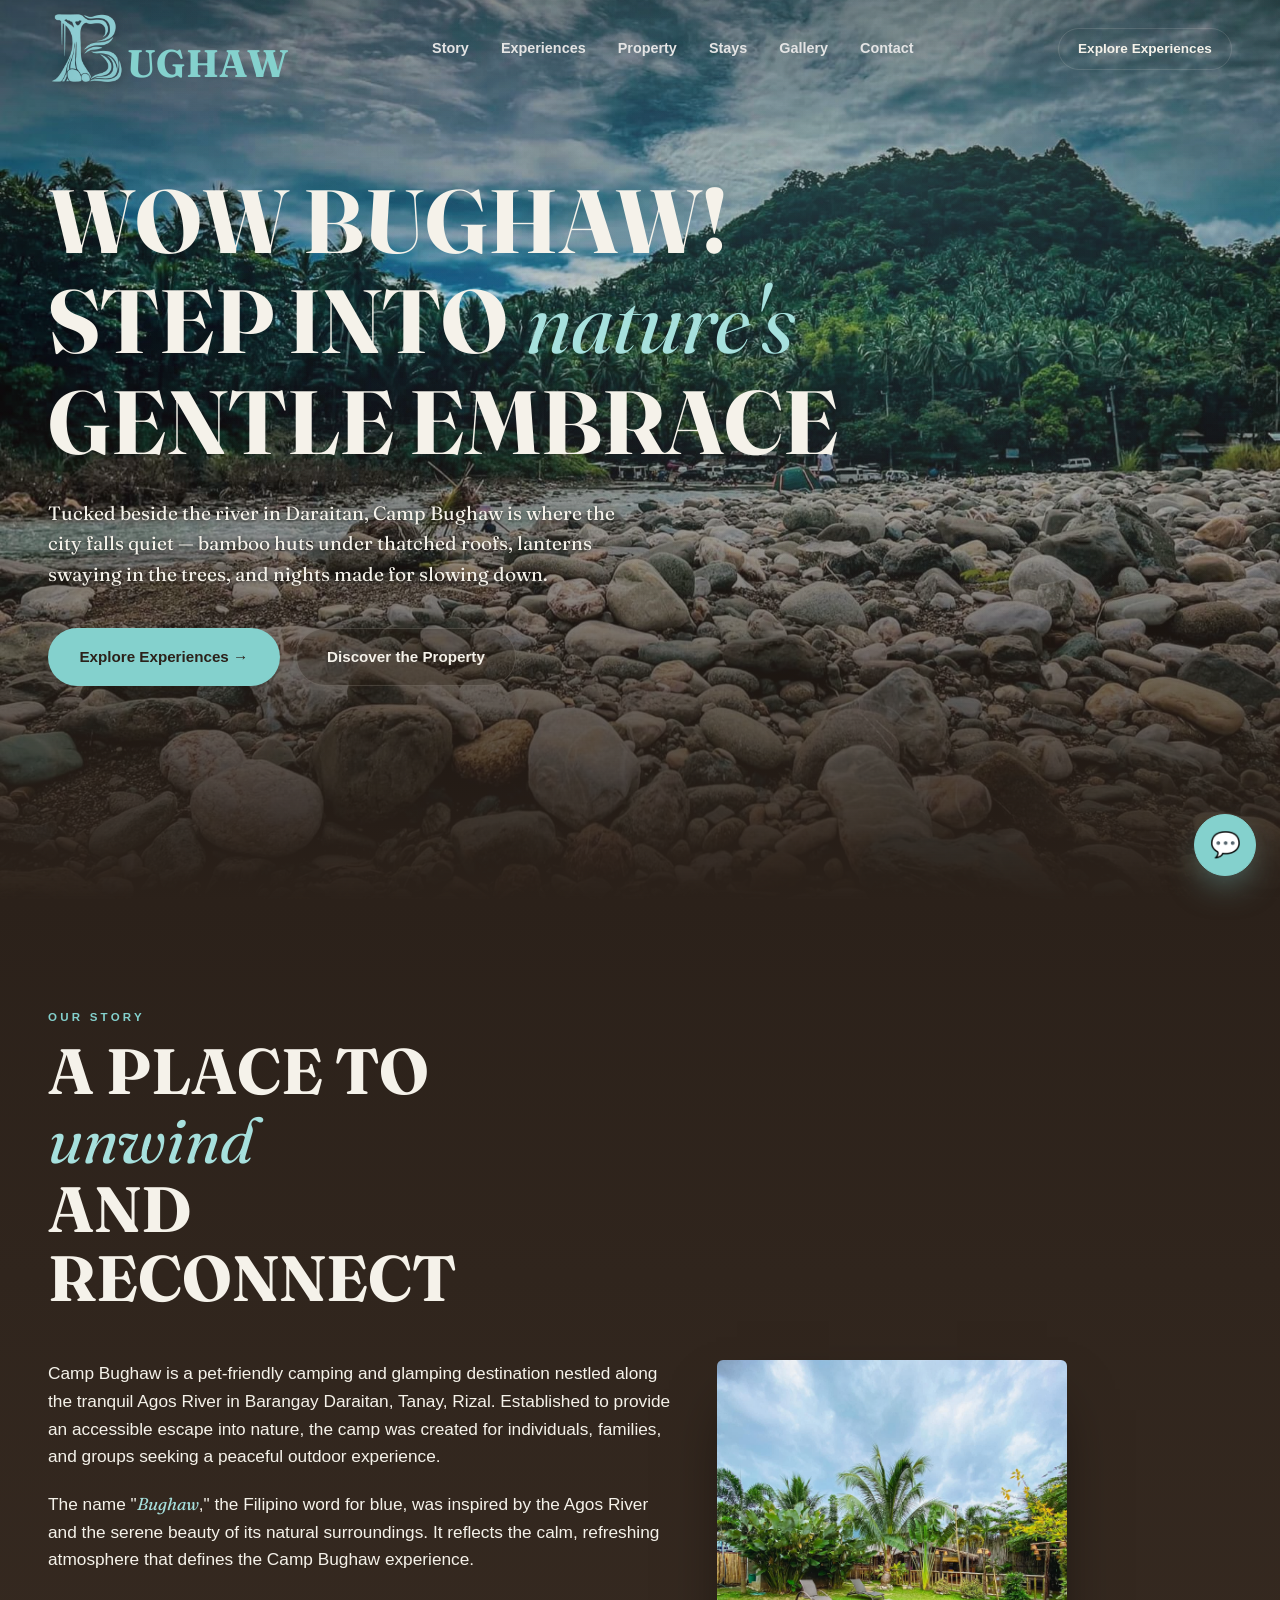
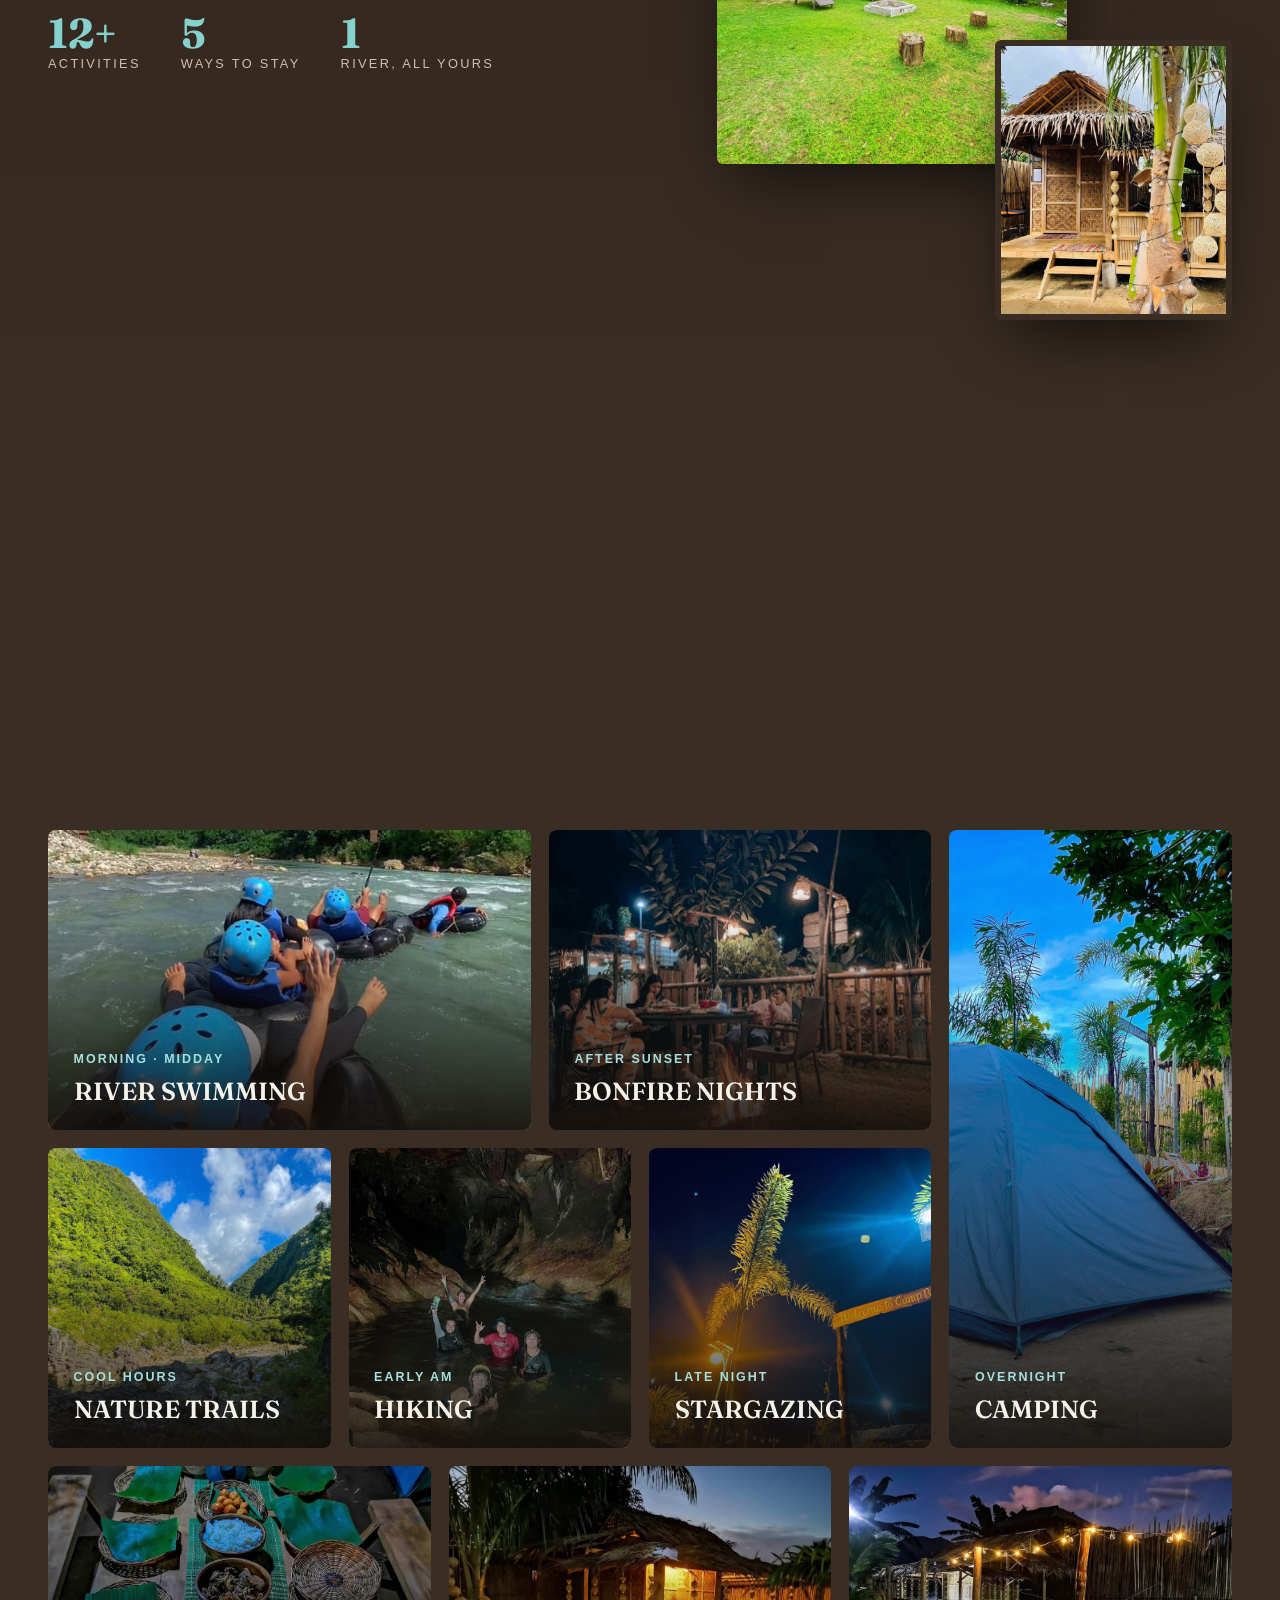
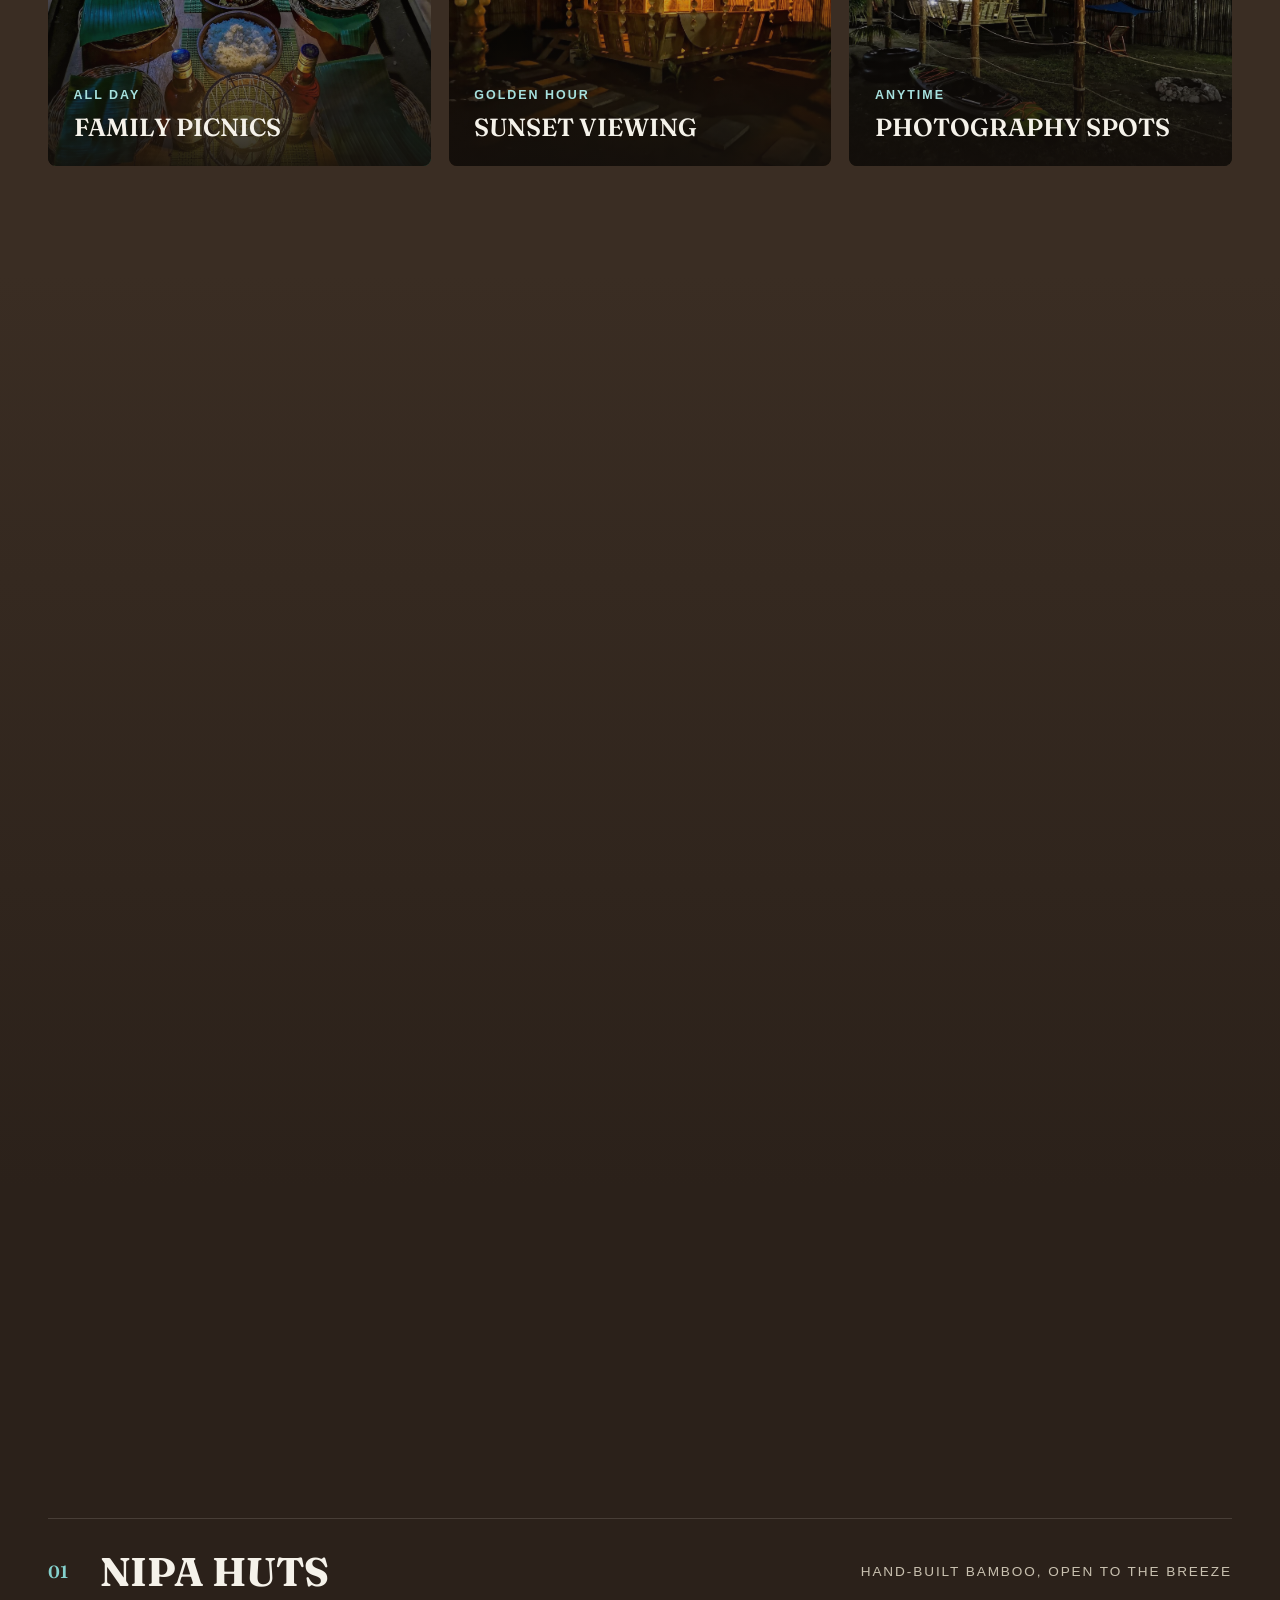
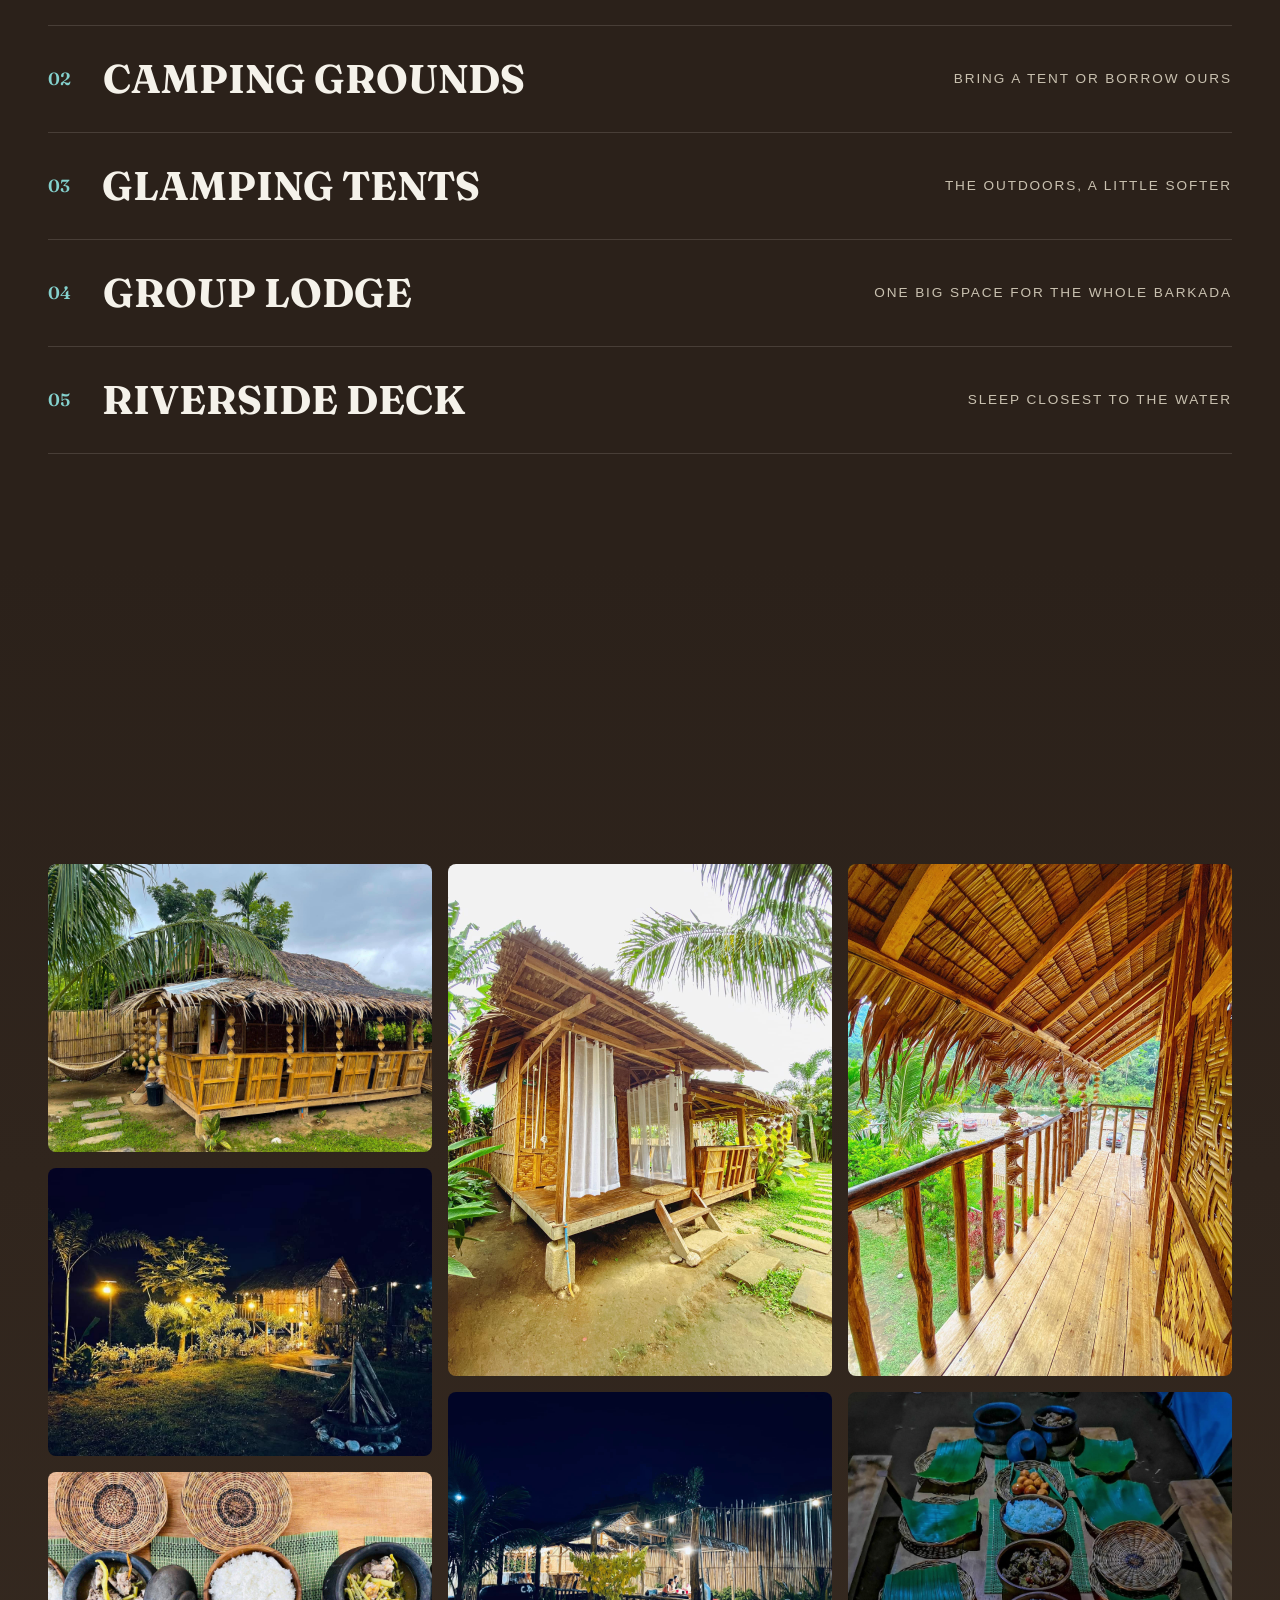
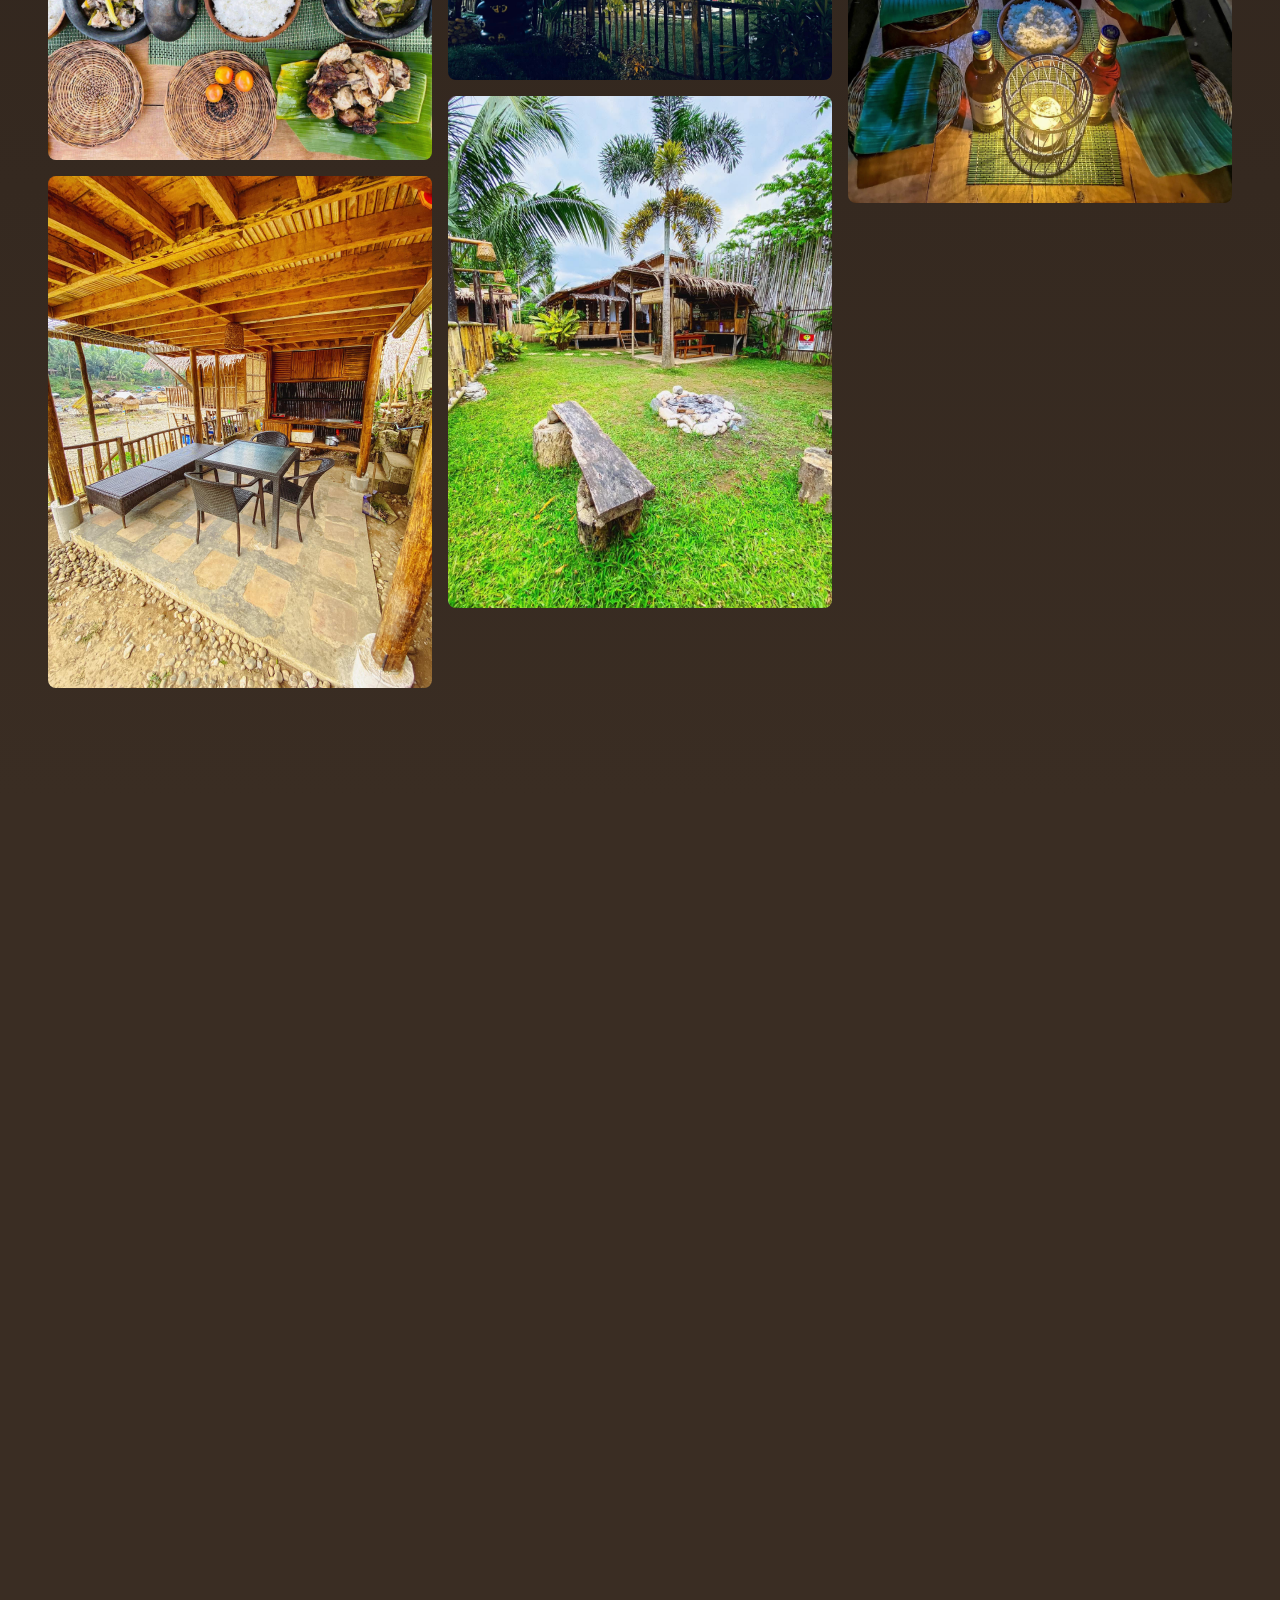
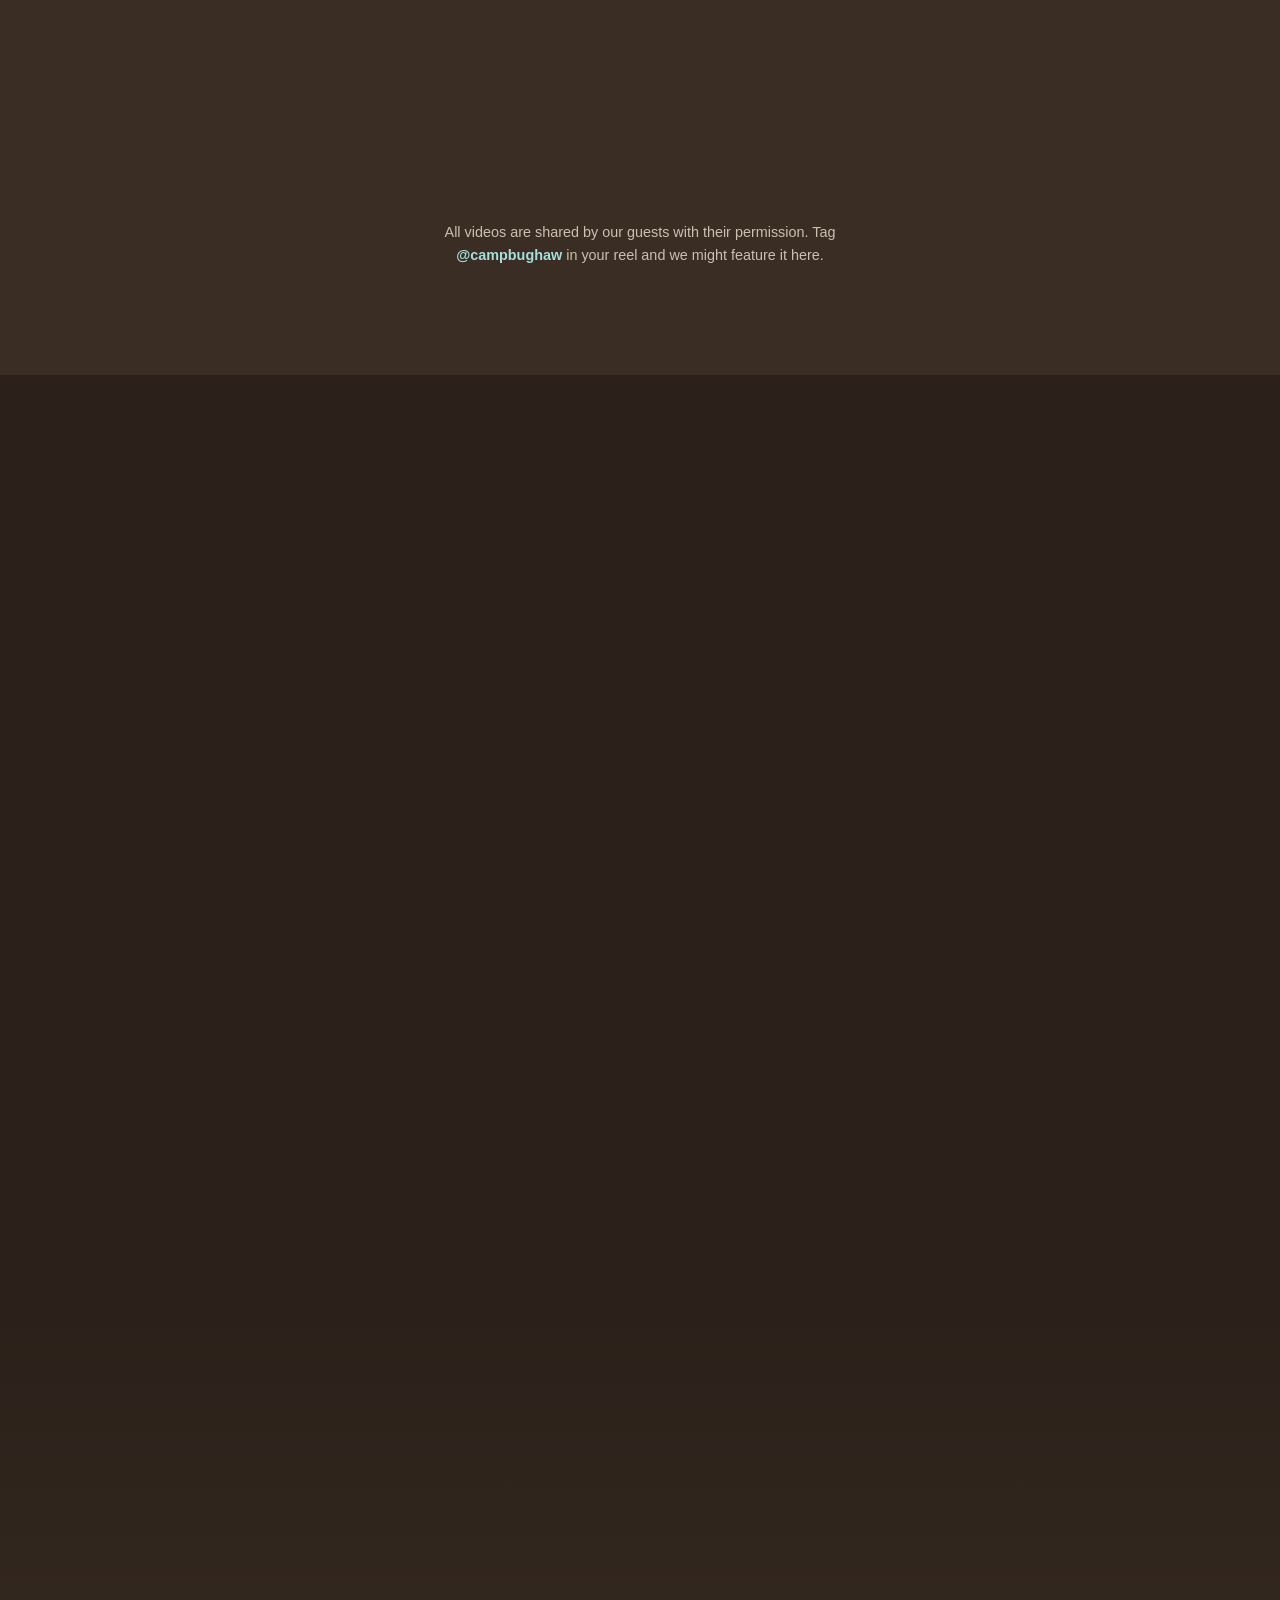
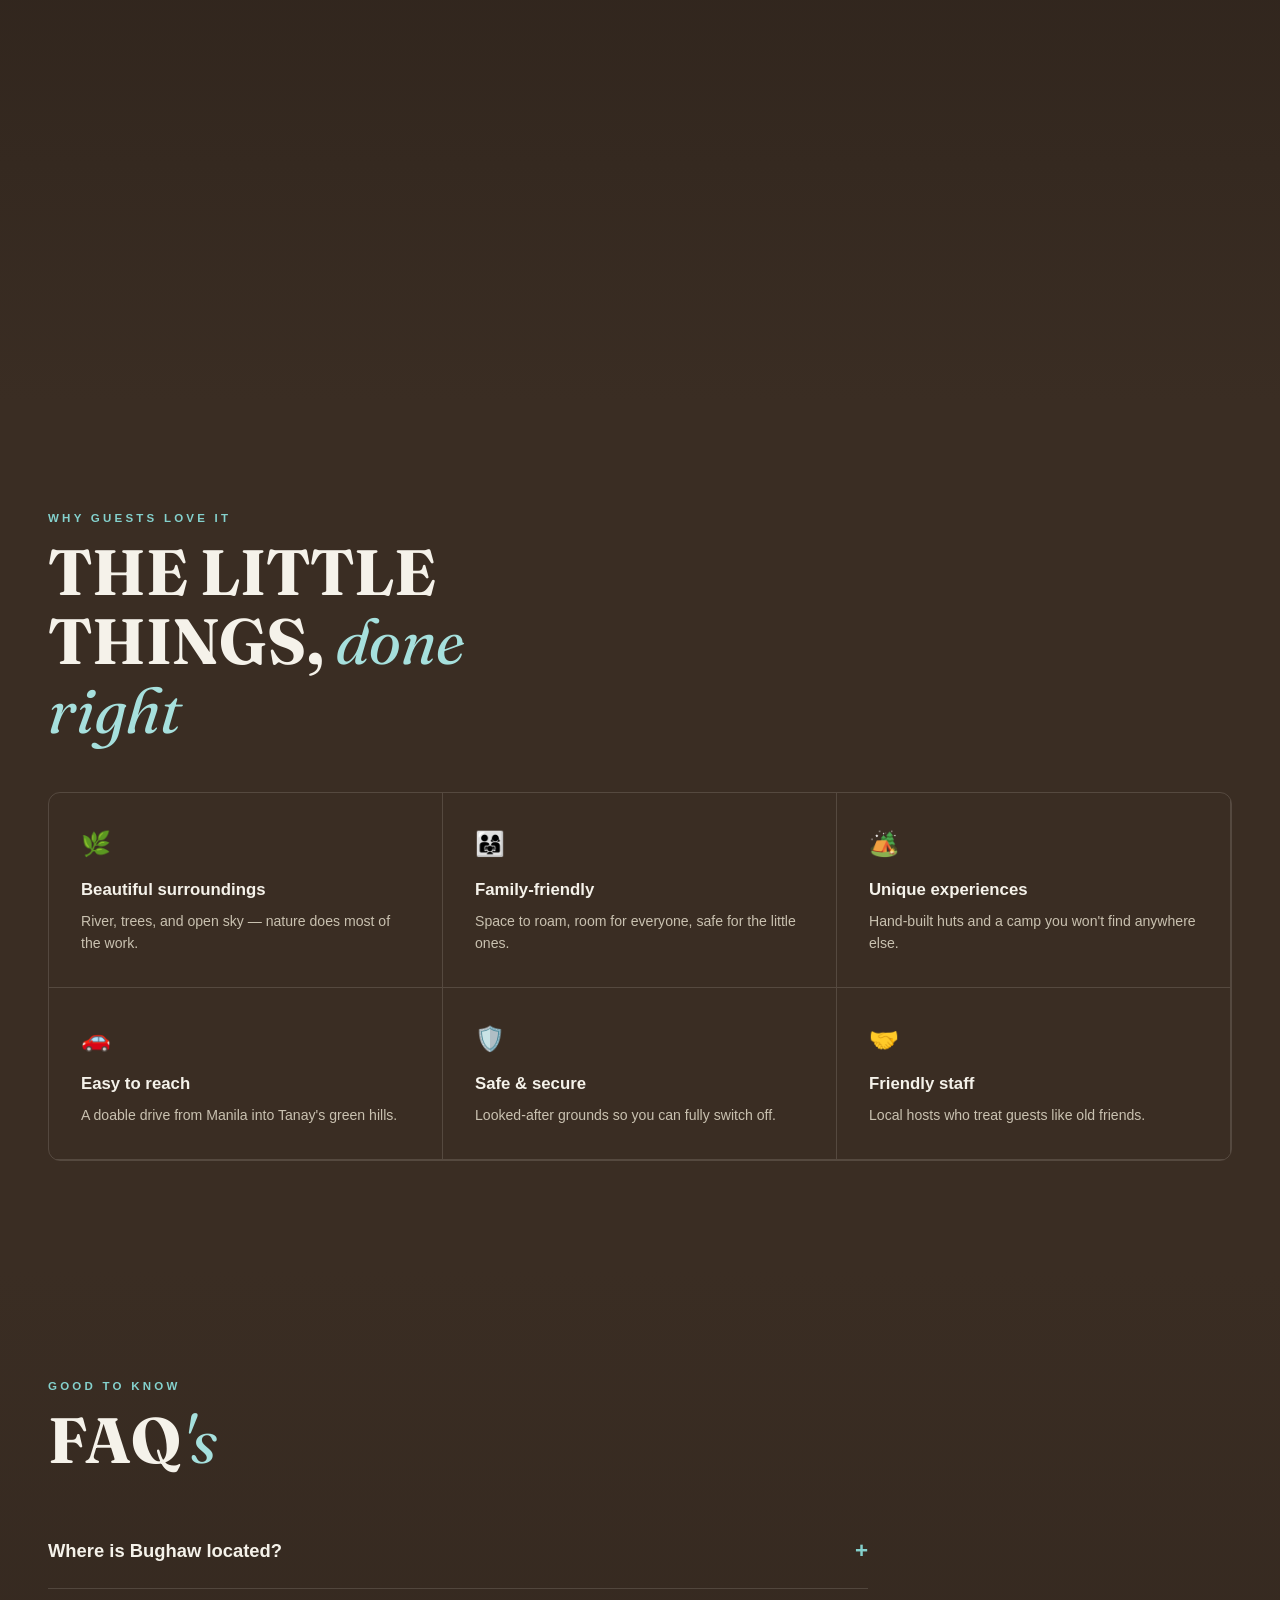
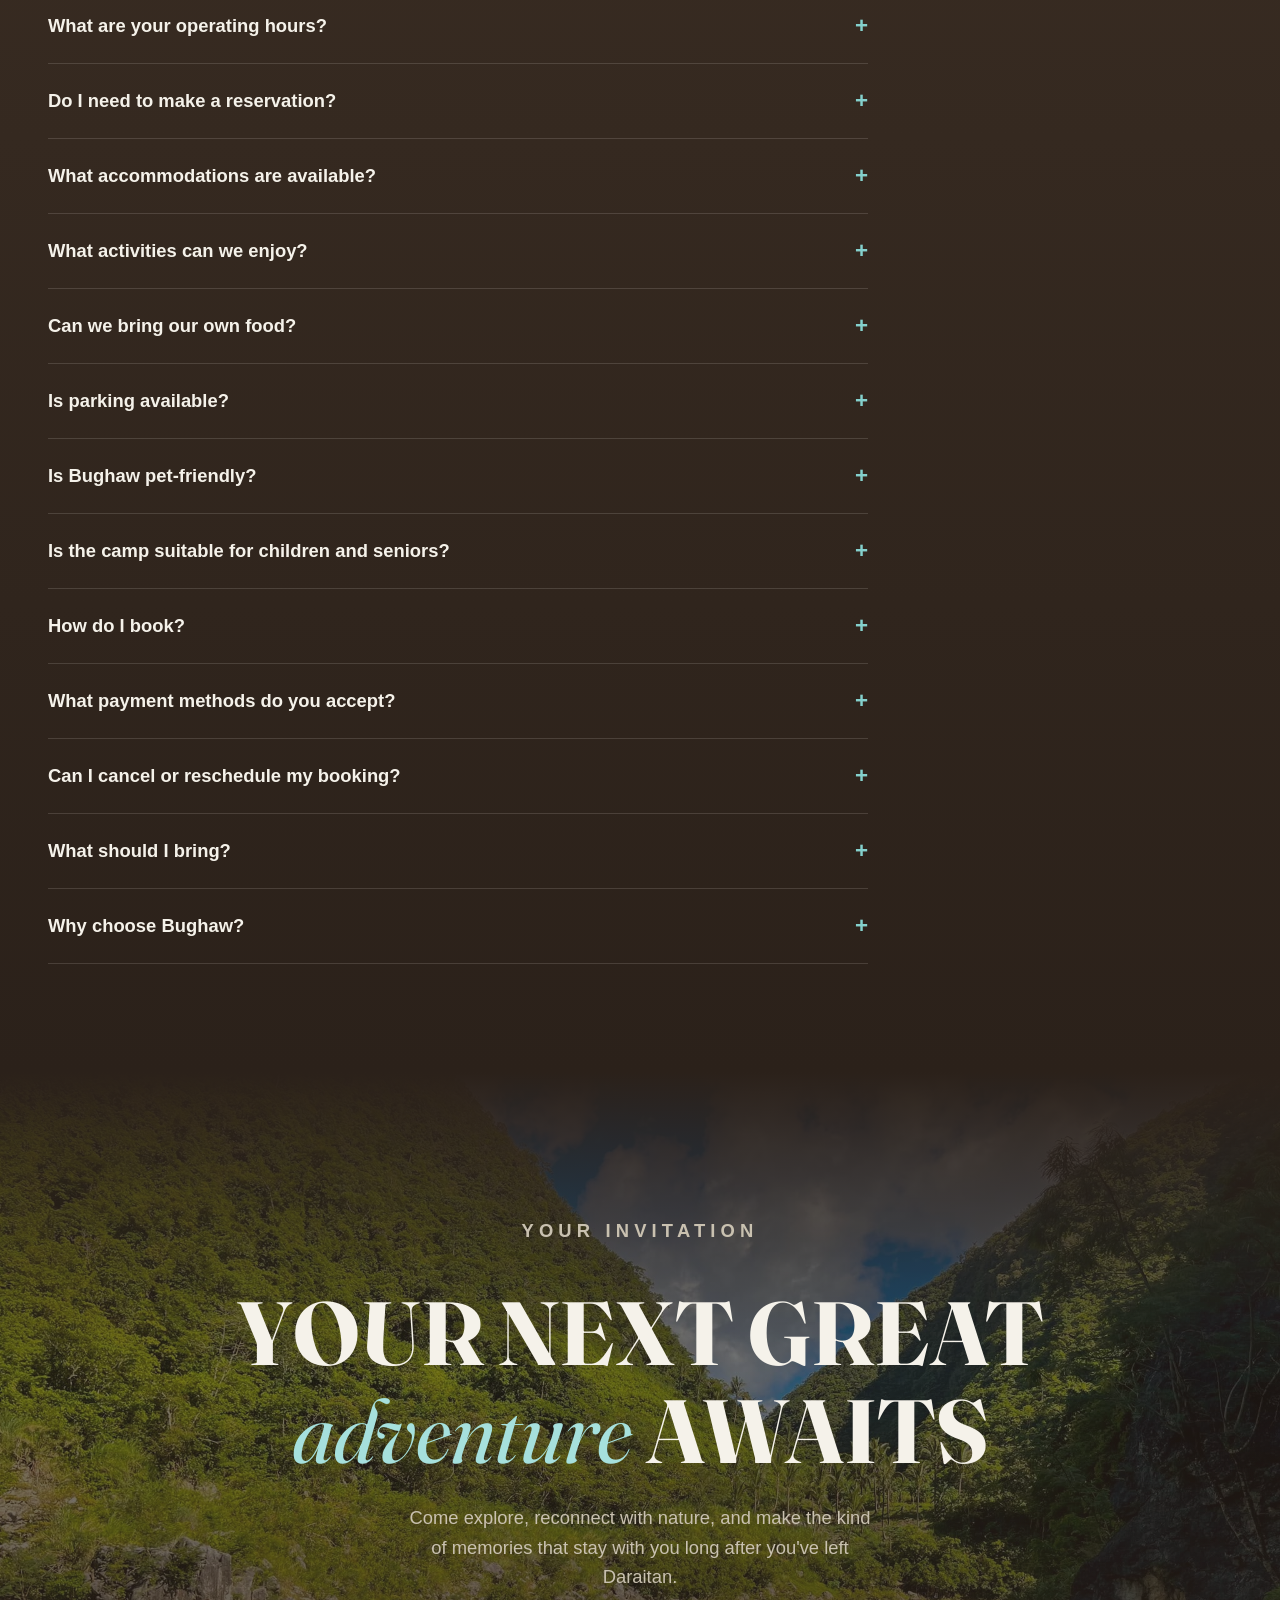
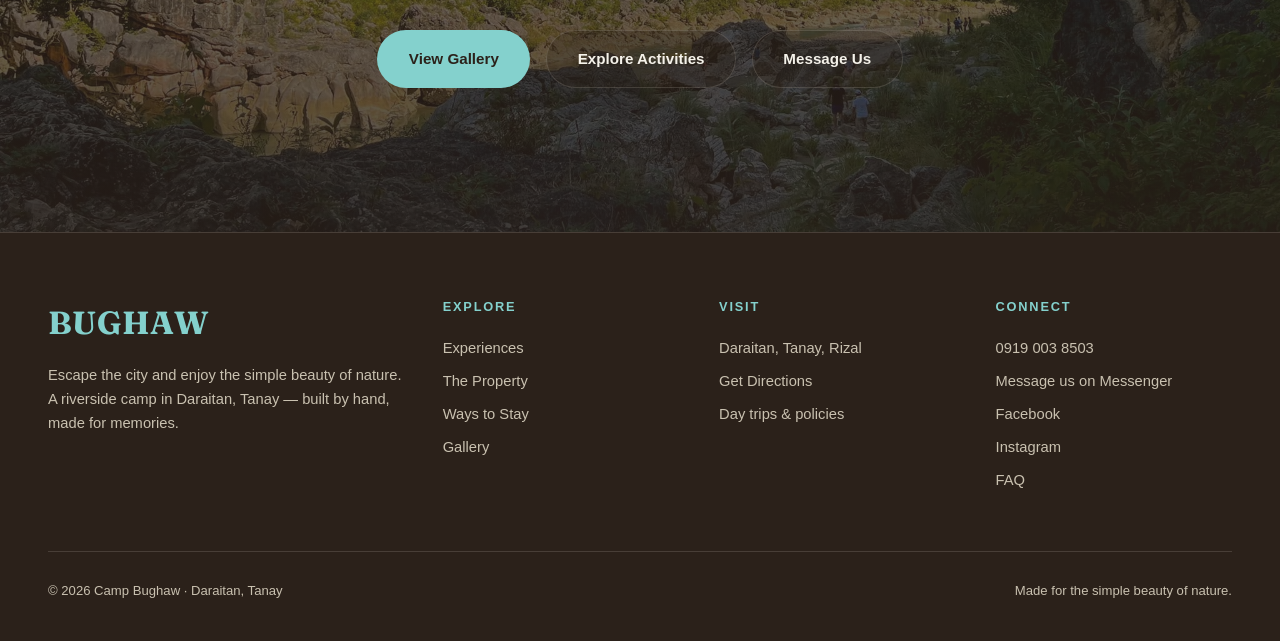
==== commit 8d8a9f9e: "fixed video section" ====
--- a/index.html
+++ b/index.html
@@ -251,59 +251,49 @@
       </div>
 
       <!-- ==================================================================
-           HOW TO ADD OR CHANGE VIDEOS
-
-           Each video is ONE <div class="v-slide"> block below.
-           Copy a block, paste it, and edit these 2 things:
-             - data-src    = path to the video file (videos/yourfile.mp4)
-             - data-title  = the label shown under the player
-           The thumbnail is generated automatically from the first ~1 second
-           of the video itself — no poster image needed.
-           Order top-to-bottom = order in the carousel.
-           Delete a block to remove that video. Nothing else to touch.
+           HOW TO ADD OR CHANGE VIDEOS  (Facebook / Instagram embeds)
+
+           Each video is ONE <figure class="embed-card"> block below.
+           These embed the REAL post from Facebook or Instagram, so the
+           creator's name, credit, and link-back come built in automatically —
+           you are not re-hosting their file, which keeps things above board.
+
+           TO ADD A FACEBOOK REEL/VIDEO:
+             1. Open the post on Facebook and copy the post URL from the
+                address bar (or ••• -> "Embed" -> copy the URL).
+             2. Paste that URL into  data-embed="..."  and set data-type="facebook".
+
+           TO ADD AN INSTAGRAM REEL/POST:
+             1. Copy the post/reel URL (e.g. https://www.instagram.com/reel/XXXX/).
+             2. Paste it into  data-embed="..."  and set data-type="instagram".
+
+           ALWAYS get the creator's OK first (a quick DM is enough), then fill in
+             data-credit  = who made it (shown under the post, e.g. "@juandelacruz")
+           Order top-to-bottom = order shown. Delete a block to remove it.
       =================================================================== -->
 
-      <div class="video-carousel reveal">
-        <div class="vc-viewport" id="vcViewport">
-          <div class="vc-track" id="vcTrack">
-
-            <!-- VIDEO 1 -->
-            <div class="v-slide"
-              data-src=""
-              data-title="Vlog 1"></div>
-
-            <!-- VIDEO 2 -->
-            <div class="v-slide"
-              data-src=""
-              data-title="Vlog 2"></div>
-
-            <!-- VIDEO 3 -->
-            <div class="v-slide"
-              data-src=""
-              data-title="Vlog 3"></div>
-
-
-            <!-- VIDEO 4 -->
-            <div class="v-slide"
-              data-src=""
-              data-title="Vlog 4"></div>
-
-
-              
-            <!-- VIDEO 5 -->
-            <div class="v-slide"
-              data-src=""
-              data-title="Vlog 5"></div>
-
-          </div>
-        </div>
-
-        <button class="vc-arrow vc-prev" id="vcPrev" aria-label="Previous video">‹</button>
-        <button class="vc-arrow vc-next" id="vcNext" aria-label="Next video">›</button>
-
-        <div class="video-now" id="videoTitle">Life at Camp Bughaw</div>
-        <div class="vc-dots" id="vcDots"></div>
-      </div>
+      <div class="embed-grid reveal" id="embedGrid">
+
+        <!-- VIDEO 1 -->
+        <figure class="embed-card"
+          data-type="facebook"
+          data-embed="https://www.facebook.com/campbughaw/videos/REPLACE_WITH_POST_ID/"
+          data-credit="@campbughaw"></figure>
+
+        <!-- VIDEO 2 -->
+        <figure class="embed-card"
+          data-type="instagram"
+          data-embed="https://www.instagram.com/reel/REPLACE_WITH_REEL_ID/"
+          data-credit="@guest_handle"></figure>
+
+        <!-- VIDEO 3 -->
+        <figure class="embed-card"
+          data-type="facebook"
+          data-embed="https://www.facebook.com/REPLACE/videos/REPLACE/"
+          data-credit="Guest video, shared with permission"></figure>
+
+      </div>
+      <p class="embed-note">All videos are shared by our guests with their permission. Tag <a href="https://www.instagram.com/campbughaw/" target="_blank" rel="noopener">@campbughaw</a> in your reel and we might feature it here.</p>
     </div>
   </section>
   <section class="events pad" id="events">
@@ -562,7 +552,7 @@
     <div class="cw-panel" id="cwPanel" role="dialog" aria-label="Camp Bughaw help">
       <div class="cw-head">
         <div class="cw-head-l">
-          <img src="images/logo4.png" alt="">
+          <img src="images/logo2.png" alt="">
           <div>
             <div class="cw-name">Ask Bughaw</div>
             <div class="cw-status">Usually replies instantly</div>
@@ -582,6 +572,8 @@
     </button>
   </div>
 
+  <!-- Facebook SDK needs this empty root element on the page -->
+  <div id="fb-root"></div>
   <script src="script.js"></script>
 </body>
 
--- a/styles.css
+++ b/styles.css
@@ -322,50 +322,73 @@
 .masonry figure.hide { display: none }
 
 .video { background: var(--moss) }
-.video-carousel { max-width: 860px; margin: 3rem auto 0; position: relative }
-.vc-viewport { overflow: hidden; border-radius: 12px; cursor: grab; touch-action: pan-y }
-.vc-viewport.dragging { cursor: grabbing }
-.vc-track { display: flex; transition: transform .55s cubic-bezier(.2, .7, .2, 1) }
-.vc-track.no-anim { transition: none }
-.v-slide {
-  flex: 0 0 100%; position: relative; aspect-ratio: 16 / 9; background: var(--bark);
-  border: 1px solid var(--line); border-radius: 12px; overflow: hidden;
-  box-shadow: 0 30px 60px -20px rgba(0, 0, 0, .7)
-}
-.v-slide video, .v-slide .v-poster {
-  position: absolute; inset: 0; width: 100%; height: 100%; object-fit: cover;
-  border: 0; display: block
-}
-.v-slide .v-poster { background: transparent; cursor: pointer; transition: filter .4s }
-.v-slide .v-poster::after {
-  content: "\25B6"; position: absolute; left: 50%; top: 50%; transform: translate(-50%, -50%);
-  width: 74px; height: 74px; display: grid; place-items: center; font-size: 1.5rem;
-  color: var(--bone); background: rgba(43, 33, 26, .55); border: 1px solid var(--line);
-  border-radius: 50%; backdrop-filter: blur(4px); transition: transform .3s, background .3s
-}
-.v-slide .v-poster:hover::after { transform: translate(-50%, -50%) scale(1.08); background: var(--ember); color: var(--night) }
-.v-slide .v-poster.gone { display: none }
-.vc-arrow {
-  position: absolute; top: calc(50% - 26px); transform: translateY(-50%);
-  width: 46px; height: 46px; border-radius: 50%; border: 1px solid var(--line);
-  background: rgba(43, 33, 26, .78); backdrop-filter: blur(10px); color: var(--bone);
-  font-size: 1.6rem; line-height: 1; cursor: pointer; z-index: 4; display: grid;
-  place-items: center; transition: background .3s, border-color .3s, transform .3s
-}
-.vc-arrow:hover { background: var(--ember); border-color: var(--ember); color: var(--night) }
-.vc-prev { left: 14px }
-.vc-next { right: 14px }
-.video-now {
-  font-family: var(--head); font-style: italic; font-size: 1.15rem; color: var(--bone);
-  text-align: center; margin-top: 1.3rem; transition: opacity .35s ease
-}
-.video-now.swapping { opacity: 0 }
-.vc-dots { display: flex; justify-content: center; gap: 10px; margin-top: 1rem }
-.vc-dots button {
-  width: 9px; height: 9px; padding: 0; border-radius: 50%; border: 0;
-  background: var(--line); cursor: pointer; transition: background .3s, transform .3s
-}
-.vc-dots button.active { background: var(--ember); transform: scale(1.3) }
+.embed-grid {
+  display: grid;
+  grid-template-columns: repeat(auto-fit, minmax(280px, 340px));
+  justify-content: center;
+  gap: 28px; margin: 3rem auto 0; align-items: start
+}
+.embed-card {
+  margin: 0; background: var(--bark); border: 1px solid var(--line);
+  border-radius: 14px; overflow: hidden;
+  box-shadow: 0 24px 50px -22px rgba(0, 0, 0, .75);
+  transition: transform .4s cubic-bezier(.2,.7,.2,1), box-shadow .4s
+}
+.embed-card:hover {
+  transform: translateY(-4px);
+  box-shadow: 0 34px 64px -22px rgba(0, 0, 0, .8)
+}
+.embed-frame {
+  position: relative; width: 100%;
+  display: flex; justify-content: center; align-items: stretch;
+  background: var(--night); overflow: hidden
+}
+/* Placeholder keeps a tidy reel shape until the real post loads (or if the
+   link is a placeholder / the post is private). */
+.embed-frame::before {
+  content: ""; display: block; width: 1px; padding-bottom: 150%
+}
+.embed-frame > * {
+  position: absolute; inset: 0; width: 100% !important; max-width: 100% !important;
+  height: 100%; border: 0
+}
+.embed-frame iframe { min-height: 100% }
+/* Once a platform iframe has rendered, drop the fixed-ratio placeholder so the
+   real post controls its own height. */
+.embed-frame.loaded::before { display: none }
+.embed-frame.loaded > * { position: relative; height: auto }
+
+.embed-placeholder {
+  position: absolute; inset: 0; z-index: 1;
+  display: flex; flex-direction: column; align-items: center; justify-content: center;
+  gap: .7rem; text-align: center; padding: 2rem 1.4rem;
+  color: var(--bone-dim); background: var(--night)
+}
+.embed-placeholder .ph-icon {
+  font-size: 2rem; opacity: .85
+}
+.embed-placeholder .ph-title {
+  font-family: var(--head); font-weight: 600; font-size: 1.1rem;
+  text-transform: uppercase; letter-spacing: .04em; color: var(--bone)
+}
+.embed-placeholder .ph-sub { font-size: .82rem; max-width: 22ch; line-height: 1.5 }
+
+.embed-credit {
+  font-family: var(--body); font-size: .85rem; color: var(--bone-dim);
+  padding: .85rem 1.1rem; border-top: 1px solid var(--line);
+  display: flex; align-items: center; gap: .4rem
+}
+.embed-credit a {
+  color: var(--ember-soft); font-weight: 700; text-decoration: none;
+  transition: color .3s
+}
+.embed-credit a:hover { color: var(--ember); text-decoration: underline }
+.embed-note {
+  text-align: center; color: var(--bone-dim); font-size: .9rem;
+  margin: 2.4rem auto 0; max-width: 60ch
+}
+.embed-note a { color: var(--ember-soft); font-weight: 700; text-decoration: none }
+.embed-note a:hover { color: var(--ember); text-decoration: underline }
 
 .events { background: var(--night) }
 .ev-grid { display: grid; grid-template-columns: repeat(3, 1fr); gap: 18px; margin-top: 3rem }
@@ -637,7 +660,6 @@
   .love-grid .it { border-right: 1px solid var(--line); }
   .love-grid .it:nth-child(2n) { border-right: 0; }
   .locate { grid-template-columns: 1fr; }
-  .video-carousel { max-width: 92%; }
   .foot-grid { grid-template-columns: 1fr 1fr }
   .foot-bot { justify-content: center; text-align: center; }
 }
@@ -663,10 +685,7 @@
   .masonry { columns: 1 }
   .foot-grid { grid-template-columns: 1fr }
   .statrow { gap: 1.5rem }
-  .v-slide { border-radius: 8px }
-  .vc-arrow { width: 40px; height: 40px; font-size: 1.4rem }
-  .vc-prev { left: 8px }
-  .vc-next { right: 8px }
+  .embed-grid { grid-template-columns: 1fr }
   .cw { right: 16px; bottom: 16px; }
   .cw-panel { bottom: 74px; height: min(70vh, calc(100vh - 110px)); }
 }
